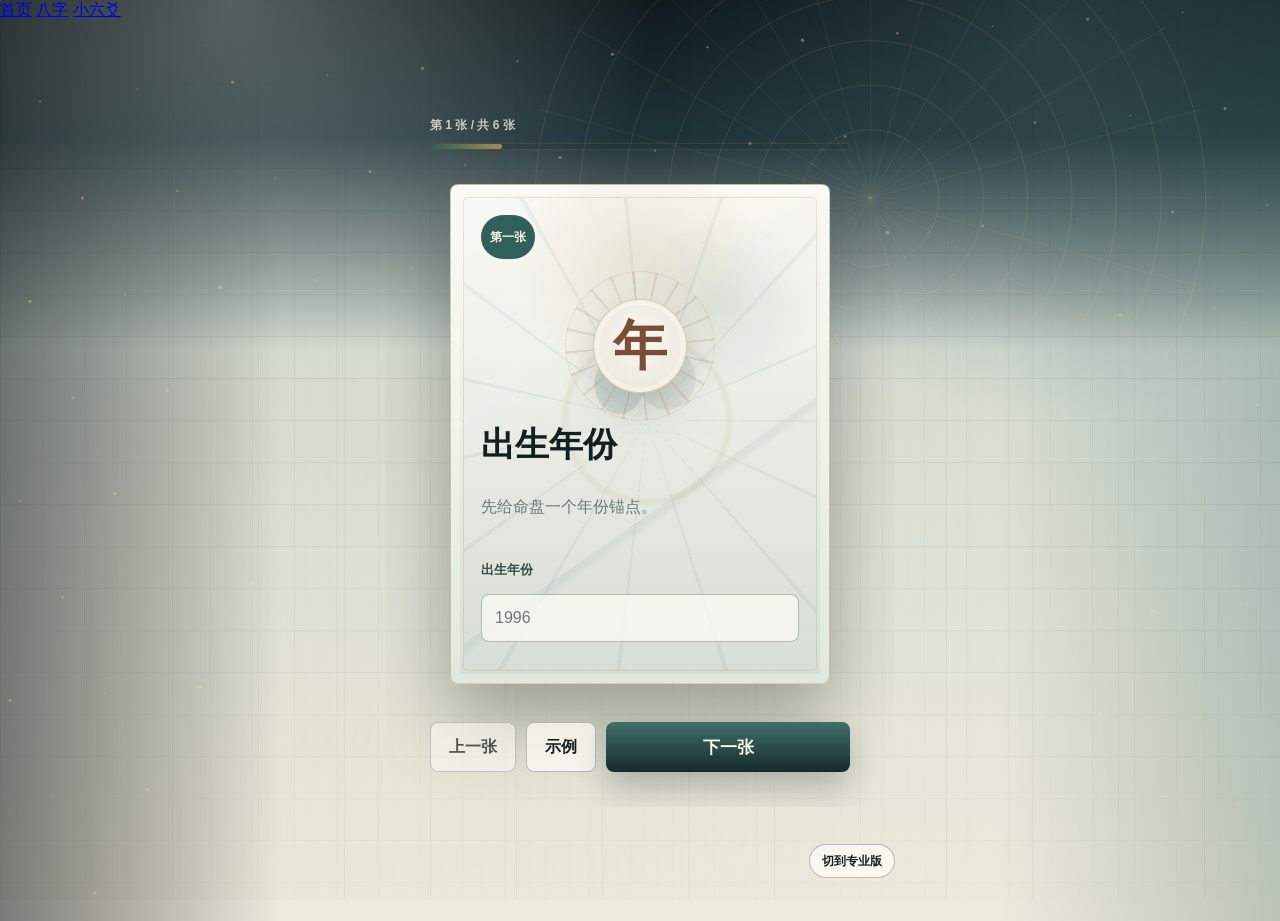
==== bazi/index.html @ 8ec8ec50 "Release MingLi 1.1.0 immersive liuyao" ====
<!DOCTYPE html>
<html lang="zh-CN">
<head>
  <meta charset="UTF-8">
  <meta name="viewport" content="width=device-width, initial-scale=1.0">
  <title>MingLi 命理卡牌</title>
  <link rel="stylesheet" href="../styles.css">
</head>
<body class="stage-input">
  <canvas id="starCanvas" aria-hidden="true"></canvas>
  <nav class="product-nav" aria-label="MingLi 功能导航">
    <a href="../index.html">首页</a>
    <a class="is-active" href="./index.html">八字</a>
    <a href="../liuyao/index.html">小六爻</a>
  </nav>
  <main class="page">
    <section class="hero" aria-label="MingLi 命理卡牌">
      <div class="hero-copy">
        <span class="seal">命理</span>
        <div>
          <p class="eyebrow">低门槛起盘 · 翻卡填写 · 专业版可选</p>
          <h1>MingLi</h1>
          <p class="hero-text">默认只填年月日、出生时段和称呼；专业版追加城市、经度、真太阳时和流派校准，流程动画保持一致。</p>
        </div>
      </div>
      <div class="tarot-stage" id="tarotStage" aria-hidden="true">
        <div class="tarot-card card-a">
          <span class="card-face">生</span>
          <span class="card-back">✦</span>
        </div>
        <div class="tarot-card card-b">
          <span class="card-face">辰</span>
          <span class="card-back">✦</span>
        </div>
        <div class="tarot-card card-c">
          <span class="card-face">命</span>
          <span class="card-back">✦</span>
        </div>
      </div>
    </section>

    <section class="workbench" aria-label="八字精算工作台">
      <form class="panel form-panel" id="birthForm" novalidate aria-label="生辰卡牌填写">
        <div class="panel-title">
          <div>
            <p class="eyebrow" id="modeEyebrow">普通用户模式</p>
            <h2 id="questionTitle">先填你记得的</h2>
          </div>
          <span class="badge">本地计算</span>
        </div>

        <button class="pro-toggle" type="button" id="modeToggle" aria-pressed="false">切到专业版</button>

        <input id="useExactTime" type="checkbox" hidden>
        <input id="showTermDetails" type="checkbox" hidden>
        <details class="advanced-box" id="advancedBox" hidden></details>

        <div class="card-progress" aria-live="polite">
          <span id="cardProgressText">第 1 张 / 共 5 张</span>
          <div class="progress-track" aria-hidden="true"><span id="cardProgressBar"></span></div>
        </div>

        <div class="question-deck" id="questionDeck">
          <article class="question-card" data-field="year">
            <span class="card-mark" aria-hidden="true"></span>
            <span class="step-kicker">第一张</span>
            <h3>出生年份</h3>
            <p>先给命盘一个年份锚点。</p>
            <label class="field">
              <span>出生年份</span>
              <input id="birthYear" name="year" type="number" inputmode="numeric" min="1900" max="2100" placeholder="1996" required>
            </label>
          </article>

          <article class="question-card" data-field="month">
            <span class="card-mark" aria-hidden="true"></span>
            <span class="step-kicker">第二张</span>
            <h3>出生月份</h3>
            <p>月份会影响节令与月柱。</p>
            <label class="field">
              <span>出生月份</span>
              <select id="birthMonth" name="month" required>
                <option value="">选择月份</option>
              </select>
            </label>
          </article>

          <article class="question-card" data-field="day">
            <span class="card-mark" aria-hidden="true"></span>
            <span class="step-kicker">第三张</span>
            <h3>出生日期</h3>
            <p>日期用于推日柱和日主。</p>
            <label class="field">
              <span>出生日期</span>
              <input id="birthDay" name="day" type="number" inputmode="numeric" min="1" max="31" placeholder="18" required>
            </label>
          </article>

          <article class="question-card" data-field="period">
            <span class="card-mark" aria-hidden="true"></span>
            <span class="step-kicker">第四张</span>
            <h3>大概出生时段</h3>
            <p>不知道具体时间也可以继续，时柱会标出可信度。</p>
            <label class="field">
              <span>大概出生时段</span>
              <select id="birthPeriod" name="period">
                <option value="unknown">不确定，只按年月日先看</option>
              </select>
            </label>
          </article>

          <article class="question-card" data-field="name">
            <span class="card-mark" aria-hidden="true"></span>
            <span class="step-kicker">第五张</span>
            <h3>称呼</h3>
            <p>只用于结果页标题，不会离开本地页面。</p>
            <label class="field">
              <span>称呼</span>
              <input id="displayName" name="displayName" type="text" maxlength="16" placeholder="例如：来客" required>
            </label>
          </article>

          <article class="question-card" data-field="concern">
            <span class="card-mark" aria-hidden="true"></span>
            <span class="step-kicker">第六张</span>
            <h3>这次想问</h3>
            <p>先看你最在意的部分，其他签也会完整保留。</p>
            <label class="field">
              <span>本次重点</span>
              <select id="mainConcern" name="concern">
                <option value="overview">先看整体</option>
                <option value="future">未来运势</option>
                <option value="wealth">财富事业</option>
                <option value="relationship">姻缘关系</option>
                <option value="remedy">怎么改运</option>
                <option value="oracle">抽一段签文</option>
              </select>
            </label>
          </article>

          <article class="question-card" data-field="hour">
            <span class="card-mark" aria-hidden="true"></span>
            <span class="step-kicker">专业校准</span>
            <h3>具体小时</h3>
            <p>专业版会用具体小时分钟替代宽泛时段。</p>
            <label class="field">
              <span>具体小时</span>
              <select id="birthHour" name="hour">
                <option value="">选择小时</option>
              </select>
            </label>
          </article>

          <article class="question-card" data-field="minute">
            <span class="card-mark" aria-hidden="true"></span>
            <span class="step-kicker">专业校准</span>
            <h3>具体分钟</h3>
            <p>分钟会参与真太阳时与换日判断。</p>
            <label class="field">
              <span>具体分钟</span>
              <input id="birthMinute" name="minute" type="number" inputmode="numeric" min="0" max="59" placeholder="00">
            </label>
          </article>

          <article class="question-card" data-field="city">
            <span class="card-mark" aria-hidden="true"></span>
            <span class="step-kicker">专业校准</span>
            <h3>出生城市</h3>
            <p>选择城市会自动带出经度和时区。</p>
            <label class="field">
              <span>出生地</span>
              <select id="cityPreset" name="cityPreset">
                <option value="custom">自定义经度</option>
              </select>
            </label>
          </article>

          <article class="question-card" data-field="longitude">
            <span class="card-mark" aria-hidden="true"></span>
            <span class="step-kicker">专业校准</span>
            <h3>出生地经度</h3>
            <p>用于位置校准，城市不在列表时可手动改。</p>
            <label class="field">
              <span>经度</span>
              <input id="longitude" name="longitude" type="number" inputmode="decimal" min="-180" max="180" step="0.0001" placeholder="116.4074">
            </label>
          </article>

          <article class="question-card" data-field="timezone">
            <span class="card-mark" aria-hidden="true"></span>
            <span class="step-kicker">专业校准</span>
            <h3>出生地时区</h3>
            <p>默认按中国标准时间，也可切换海外时区。</p>
            <label class="field">
              <span>时区</span>
              <select id="timeZone" name="timeZone">
                <option value="8">UTC+8 中国标准时间</option>
                <option value="7">UTC+7</option>
                <option value="9">UTC+9</option>
                <option value="0">UTC+0</option>
                <option value="-4">UTC-4</option>
                <option value="-5">UTC-5</option>
                <option value="-7">UTC-7</option>
                <option value="-8">UTC-8</option>
              </select>
            </label>
          </article>

          <article class="question-card" data-field="useTrueSolarTime">
            <span class="card-mark" aria-hidden="true"></span>
            <span class="step-kicker">专业校准</span>
            <h3>真太阳时</h3>
            <p>开启后会把经度修正和时差方程纳入排盘。</p>
            <label class="field">
              <span>位置校准</span>
              <select id="useTrueSolarTime">
                <option value="false">不校正出生地经度</option>
                <option value="true">按经度校正真太阳时</option>
              </select>
            </label>
          </article>

          <article class="question-card" data-field="yearBoundary">
            <span class="card-mark" aria-hidden="true"></span>
            <span class="step-kicker">专业校准</span>
            <h3>年柱流派</h3>
            <p>不同流派对年柱分界会有不同口径。</p>
            <label class="field">
              <span>年份分界</span>
              <select id="yearBoundary">
                <option value="lichun">默认：立春后算新年</option>
                <option value="dongzhi">冬至后算新年</option>
                <option value="calendar">按公历年份</option>
              </select>
            </label>
          </article>

          <article class="question-card" data-field="dayBoundary">
            <span class="card-mark" aria-hidden="true"></span>
            <span class="step-kicker">专业校准</span>
            <h3>日柱换日</h3>
            <p>选择子初或正子换日口径。</p>
            <label class="field">
              <span>日期分界</span>
              <select id="dayBoundary">
                <option value="zi">默认：23点后算次日</option>
                <option value="midnight">0点后算次日</option>
              </select>
            </label>
          </article>
        </div>

        <div class="actions">
          <button class="btn secondary prev-card" type="button" id="prevCard">上一张</button>
          <button class="btn secondary" type="button" id="sampleButton">示例</button>
          <button class="btn primary" type="submit">下一张</button>
        </div>

        <p class="form-note">普通版默认按中国标准时间和常用排盘规则计算；专业版会显示真太阳时、节令边界和流派差异。</p>
        <p class="error" id="formError" role="alert"></p>
      </form>

      <div class="reading-column">
        <section class="panel chart-panel" aria-label="命盘">
          <div class="chart-head">
            <div>
              <p class="eyebrow">命盘待摇</p>
              <h2 id="plateTitle">等待起盘</h2>
              <p id="plateSubtitle">填完卡牌后，命脉图会先旋起，再展开一页页结果卡。</p>
            </div>
            <span class="badge badge-red" id="zodiacBadge">未计算</span>
          </div>

          <div class="cast-steps" id="castSteps" aria-live="polite">
            <span class="cast-step active">收盘</span>
            <span class="cast-step">定时</span>
            <span class="cast-step">排柱</span>
            <span class="cast-step">五行</span>
            <span class="cast-step">大纲</span>
          </div>

          <div class="chart-body">
            <div class="astrolabe" aria-hidden="true">
              <div class="plate-spin-layer"></div>
              <div class="compass-line vertical"></div>
              <div class="compass-line horizontal"></div>
              <div class="plate-center">
                <strong id="centerStem">--</strong>
                <span>日主</span>
              </div>
              <div class="ring-item year"><b id="yearRing">--</b><span>年</span></div>
              <div class="ring-item month"><b id="monthRing">--</b><span>月</span></div>
              <div class="ring-item day"><b id="dayRing">--</b><span>日</span></div>
              <div class="ring-item hour"><b id="hourRing">--</b><span>时</span></div>
            </div>

            <div class="quick-facts popup-stack" id="quickFacts">
              <div class="fact">
                <span class="fact-key">校时</span>
                <span class="fact-value">等待出生地</span>
              </div>
              <div class="fact">
                <span class="fact-key">节令</span>
                <span class="fact-value">等待推算</span>
              </div>
              <div class="fact">
                <span class="fact-key">日主</span>
                <span class="fact-value">尚未生成</span>
              </div>
            </div>
          </div>
        </section>

        <section class="panel result-panel" id="resultPanel" aria-live="polite">
          <div class="empty-state">
            <p class="eyebrow">静候生辰</p>
            <h2>命盘未开，先填出生年月日时。</h2>
            <p>起盘后会给出四柱、节气边界、真太阳时校正、五行权重、日主旺衰和签文式建议。</p>
          </div>
        </section>
      </div>
    </section>
  </main>

  <script src="../app.js"></script>
  <script src="../route.js"></script>
</body>
</html>
---- styles.css ----
:root {
  --void: #081113;
  --ink: #17201f;
  --ink-soft: #3a4846;
  --muted: #6d7a76;
  --paper: #eeeadf;
  --paper-light: #fbfaf4;
  --paper-deep: #cbd2c8;
  --gold: #a98e55;
  --gold-deep: #6f603f;
  --cinnabar: #8f3f32;
  --jade: #315f59;
  --blue: #315769;
  --line: rgba(23, 32, 31, 0.14);
  --line-strong: rgba(23, 32, 31, 0.28);
  --shadow: 0 28px 80px rgba(8, 17, 19, 0.24);
  --radius: 8px;
  --fast: 170ms ease;
  --deal: cubic-bezier(0.16, 1, 0.3, 1);
}

* {
  box-sizing: border-box;
}

html {
  min-height: 100%;
  color-scheme: light;
}

body {
  min-height: 100vh;
  margin: 0;
  font-family: "Microsoft YaHei", "PingFang SC", "Noto Sans SC", Arial, sans-serif;
  color: var(--ink);
  background:
    radial-gradient(circle at 18% 0, rgba(225, 232, 224, 0.34), transparent 30%),
    radial-gradient(circle at 82% 4%, rgba(73, 101, 102, 0.42), transparent 28%),
    linear-gradient(90deg, rgba(6, 14, 16, 0.5), transparent 22%, transparent 78%, rgba(42, 86, 80, 0.26)),
    linear-gradient(180deg, #0f1a1d 0, #20333a 15%, #d5dcd3 38%, #eeeade 100%);
  overflow-x: hidden;
}

body::before,
body::after {
  position: fixed;
  inset: 0;
  z-index: -3;
  pointer-events: none;
  content: "";
}

body::before {
  background-image:
    linear-gradient(rgba(22, 34, 35, 0.07) 1px, transparent 1px),
    linear-gradient(90deg, rgba(22, 34, 35, 0.05) 1px, transparent 1px);
  background-size: 42px 42px;
  mask-image: linear-gradient(to bottom, transparent 0, rgba(0, 0, 0, 0.86) 24%, rgba(0, 0, 0, 0.24) 100%);
}

body::after {
  z-index: -2;
  background:
    repeating-linear-gradient(90deg, rgba(32, 46, 45, 0.035) 0 1px, transparent 1px 86px),
    linear-gradient(90deg, rgba(247, 247, 239, 0.4), rgba(255, 255, 255, 0));
  mix-blend-mode: multiply;
}

#starCanvas {
  position: fixed;
  inset: 0;
  z-index: -1;
  width: 100%;
  height: 100%;
  opacity: 0.72;
  pointer-events: none;
}

button,
input,
select {
  font: inherit;
}

button {
  border: 0;
  cursor: pointer;
}

.page {
  width: min(1240px, calc(100% - 36px));
  min-height: 100vh;
  margin: 0 auto;
  padding: 24px 0 42px;
}

.hero {
  min-height: 128px;
  display: grid;
  grid-template-columns: 1fr;
  gap: 18px;
  align-items: center;
  color: #f4f1e8;
}

.hero-copy {
  display: flex;
  align-items: center;
  gap: 18px;
  min-width: 0;
}

.seal {
  display: grid;
  width: 78px;
  height: 78px;
  flex: 0 0 auto;
  place-items: center;
  color: #f7f2e6;
  background:
    linear-gradient(145deg, rgba(255, 255, 255, 0.12), transparent),
    var(--cinnabar);
  border: 2px solid rgba(232, 218, 178, 0.62);
  border-radius: 50%;
  box-shadow: 0 16px 38px rgba(0, 0, 0, 0.26), inset 0 0 0 6px rgba(255, 245, 216, 0.08);
  font-family: Georgia, "Times New Roman", serif;
  font-size: 22px;
  letter-spacing: 0;
  writing-mode: vertical-rl;
}

.eyebrow {
  margin: 0 0 8px;
  color: var(--gold);
  font-size: 12px;
  font-weight: 800;
  letter-spacing: 0;
}

.hero h1 {
  max-width: 760px;
  margin: 0;
  color: #f7f2e6;
  font-family: Georgia, "Microsoft YaHei", serif;
  font-size: clamp(34px, 5vw, 60px);
  line-height: 1;
  letter-spacing: 0;
  text-shadow: 0 12px 36px rgba(0, 0, 0, 0.38);
}

.hero-text {
  max-width: 650px;
  margin: 18px 0 0;
  color: rgba(239, 240, 230, 0.82);
  font-size: 16px;
  line-height: 1.8;
}

.tarot-stage {
  display: none;
  position: relative;
  min-height: 250px;
  isolation: isolate;
  place-items: center;
  perspective: 1200px;
}

.tarot-stage::before {
  position: absolute;
  width: 250px;
  height: 250px;
  border: 1px solid rgba(232, 218, 178, 0.18);
  border-radius: 50%;
  background:
    radial-gradient(circle, rgba(232, 218, 178, 0.16), transparent 62%),
    repeating-conic-gradient(rgba(232, 218, 178, 0.2) 0 1deg, transparent 1deg 30deg);
  content: "";
  filter: drop-shadow(0 22px 48px rgba(0, 0, 0, 0.28));
}

.tarot-stage::after {
  position: absolute;
  z-index: -1;
  width: 260px;
  height: 76px;
  border-radius: 50%;
  background: radial-gradient(ellipse, rgba(12, 8, 5, 0.42), transparent 68%);
  content: "";
  transform: translateY(104px);
}

.tarot-card {
  position: absolute;
  --card-delay: 0ms;
  display: grid;
  width: 112px;
  height: 168px;
  place-items: center;
  color: #f4f1e8;
  transform-style: preserve-3d;
  transition: transform 920ms var(--deal), filter 260ms ease, opacity 260ms ease;
  transition-delay: var(--card-delay);
  will-change: transform, filter;
}

.tarot-card::before,
.tarot-card::after {
  position: absolute;
  inset: 0;
  border-radius: 8px;
  backface-visibility: hidden;
  content: "";
  transition: transform 920ms var(--deal);
  transition-delay: var(--card-delay);
}

.tarot-card::before {
  background:
    linear-gradient(145deg, rgba(255, 255, 255, 0.16), transparent 34%),
    radial-gradient(circle at center, transparent 0 28%, rgba(232, 218, 178, 0.2) 29% 31%, transparent 32%),
    repeating-linear-gradient(45deg, rgba(232, 218, 178, 0.12) 0 1px, transparent 1px 10px),
    #11191a;
  border: 1px solid rgba(232, 218, 178, 0.45);
  box-shadow: 0 26px 48px rgba(0, 0, 0, 0.32), inset 0 0 0 8px rgba(232, 218, 178, 0.06);
}

.tarot-card::after {
  background:
    linear-gradient(180deg, rgba(251, 250, 244, 0.98), rgba(204, 213, 203, 0.96)),
    var(--paper);
  border: 1px solid rgba(232, 218, 178, 0.72);
  transform: rotateY(180deg);
  box-shadow: 0 26px 48px rgba(0, 0, 0, 0.26);
}

.card-back,
.card-face {
  position: relative;
  z-index: 2;
  display: grid;
  place-items: center;
  width: 72px;
  height: 72px;
  font-family: Georgia, "Microsoft YaHei", serif;
  font-size: 44px;
  font-weight: 900;
  backface-visibility: hidden;
}

.card-back {
  color: rgba(232, 218, 178, 0.86);
  transform: rotateY(0deg);
  transition: transform 920ms var(--deal);
  transition-delay: var(--card-delay);
}

.card-face {
  position: absolute;
  color: #142020;
  font-size: 36px;
  line-height: 0.92;
  text-shadow: 0 1px 0 rgba(251, 250, 244, 0.72);
  transform: rotateY(180deg);
  transition: transform 920ms var(--deal);
  transition-delay: var(--card-delay);
  text-orientation: upright;
  writing-mode: vertical-rl;
}

.card-a {
  transform: translateX(-92px) rotateZ(-12deg);
}

.card-b {
  transform: translateY(-18px) rotateZ(3deg);
}

.card-c {
  transform: translateX(92px) rotateZ(13deg);
}

body.is-shuffling .tarot-card {
  filter: brightness(1.05);
  transition-duration: 240ms;
}

body.is-shuffling .tarot-card::before,
body.is-shuffling .tarot-card::after,
body.is-shuffling .card-back,
body.is-shuffling .card-face {
  transition-duration: 180ms;
}

body.is-shuffling .card-a {
  transform: translateX(-74px) translateY(16px) rotateZ(-8deg);
}

body.is-shuffling .card-b {
  transform: translateY(2px) rotateZ(0deg);
}

body.is-shuffling .card-c {
  transform: translateX(74px) translateY(16px) rotateZ(8deg);
}

body.is-reading .card-a,
body.has-reading .card-a {
  transform: translateX(-116px) translateY(10px) translateZ(34px) rotateZ(-18deg);
}

body.is-reading .card-b,
body.has-reading .card-b {
  transform: translateY(-46px) translateZ(52px) rotateZ(0deg);
}

body.is-reading .card-c,
body.has-reading .card-c {
  transform: translateX(116px) translateY(10px) translateZ(34px) rotateZ(18deg);
}

body.is-reading .card-a {
  --card-delay: 80ms;
  transition-delay: 80ms;
}

body.is-reading .card-b {
  --card-delay: 260ms;
  transition-delay: 260ms;
}

body.is-reading .card-c {
  --card-delay: 440ms;
  transition-delay: 440ms;
}

body.is-reading .tarot-card::before,
body.has-reading .tarot-card::before,
body.is-reading .card-back,
body.has-reading .card-back {
  transform: rotateY(180deg);
}

body.is-reading .tarot-card::after,
body.has-reading .tarot-card::after,
body.is-reading .card-face,
body.has-reading .card-face {
  transform: rotateY(360deg);
}

body.is-reading .tarot-card,
body.has-reading .tarot-card {
  filter: drop-shadow(0 28px 46px rgba(8, 17, 19, 0.34)) brightness(1.04);
}

body.has-reading .tarot-card {
  --card-delay: 0ms;
  transition-delay: 0ms;
}

body.is-reading .tarot-stage::before {
  animation: pulseWheel 900ms ease-in-out infinite alternate;
}

body:not(.is-reading) .tarot-stage::before {
  animation: wheelDrift 16s linear infinite;
}

@keyframes pulseWheel {
  from {
    transform: scale(0.96) rotate(0deg);
    opacity: 0.72;
  }
  to {
    transform: scale(1.04) rotate(10deg);
    opacity: 1;
  }
}

@keyframes wheelDrift {
  from {
    transform: rotate(0deg);
  }
  to {
    transform: rotate(360deg);
  }
}

.workbench {
  display: grid;
  grid-template-columns: minmax(360px, 0.9fr) minmax(0, 1.1fr);
  gap: 22px;
  align-items: start;
}

body.stage-input .hero,
body.stage-casting .hero,
body.stage-result .hero {
  display: none;
}

body.stage-input .workbench,
body.stage-casting .workbench,
body.stage-result .workbench {
  min-height: calc(100vh - 66px);
  display: grid;
  grid-template-columns: 1fr;
  align-items: center;
  justify-items: center;
}

body.stage-input .reading-column,
body.stage-input .chart-panel,
body.stage-input .result-panel,
body.stage-casting .form-panel,
body.stage-casting .result-panel,
body.stage-result .form-panel,
body.stage-result .chart-panel {
  display: none;
}

body.stage-casting .reading-column,
body.stage-result .reading-column {
  width: min(1040px, 100%);
}

body.stage-casting .chart-panel,
body.stage-result .result-panel {
  margin: 0 auto;
}

.panel {
  position: relative;
  background:
    linear-gradient(180deg, rgba(251, 250, 244, 0.96), rgba(224, 229, 221, 0.9)),
    var(--paper);
  border: 1px solid rgba(23, 32, 31, 0.18);
  border-radius: var(--radius);
  box-shadow: var(--shadow);
}

.panel::before {
  position: absolute;
  inset: 9px;
  pointer-events: none;
  border: 1px solid rgba(169, 142, 85, 0.2);
  border-radius: 5px;
  content: "";
}

.form-panel {
  width: min(510px, 100%);
  position: relative;
  top: auto;
  overflow: hidden;
  padding: 0;
  background: transparent;
  border: 0;
  box-shadow: none;
}

.form-panel > * {
  position: relative;
  z-index: 1;
}

.form-panel::before {
  content: none;
}

body.stage-input .panel-title {
  display: none;
}

.card-progress {
  display: grid;
  gap: 9px;
  width: min(420px, calc(100% - 42px));
  margin: 0 auto 14px;
  color: rgba(239, 240, 230, 0.78);
  font-size: 12px;
  font-weight: 900;
}

.progress-track {
  height: 7px;
  overflow: hidden;
  background: rgba(23, 32, 31, 0.1);
  border: 1px solid rgba(169, 142, 85, 0.14);
  border-radius: 999px;
}

.progress-track span {
  display: block;
  width: 0%;
  height: 100%;
  background: linear-gradient(90deg, var(--jade), var(--gold));
  border-radius: inherit;
  transition: width 360ms var(--deal);
}

.question-deck {
  position: relative;
  display: grid;
  min-height: 540px;
  place-items: center;
  perspective: 1600px;
  perspective-origin: center 44%;
}

.question-card {
  position: absolute;
  inset: auto;
  display: grid;
  grid-template-rows: auto 142px auto auto auto;
  align-content: stretch;
  gap: 12px;
  width: min(380px, 84vw);
  min-height: 500px;
  --tilt-x: 0deg;
  --tilt-y: 0deg;
  --card-glyph: "命";
  --card-ink: #315f59;
  --card-wash: rgba(49, 95, 89, 0.13);
  --card-seal: #8f3f32;
  padding: 30px 30px 32px;
  overflow: hidden;
  background:
    radial-gradient(circle at 50% 16%, rgba(169, 142, 85, 0.16), transparent 26%),
    linear-gradient(145deg, rgba(255, 255, 255, 0.24), transparent 42%),
    linear-gradient(180deg, rgba(251, 250, 244, 0.98), rgba(213, 221, 212, 0.96));
  border: 1px solid rgba(169, 142, 85, 0.42);
  border-radius: var(--radius);
  box-shadow: 0 34px 78px rgba(8, 17, 19, 0.34), inset 0 0 0 9px rgba(251, 250, 244, 0.32);
  opacity: 0;
  pointer-events: none;
  transform: translateY(28px) rotateY(180deg) rotateZ(4deg) scale(0.92);
  transform-origin: center center;
  transform-style: preserve-3d;
  transition: opacity 340ms ease, transform 620ms var(--deal), filter 340ms ease;
}

.question-card[data-field="year"] {
  --card-glyph: "年";
  --card-ink: #7a4d39;
  --card-wash: rgba(143, 63, 50, 0.14);
}

.question-card[data-field="month"] {
  --card-glyph: "月";
  --card-ink: #315769;
  --card-wash: rgba(49, 87, 105, 0.15);
}

.question-card[data-field="day"] {
  --card-glyph: "日";
  --card-ink: #9a753d;
  --card-wash: rgba(169, 142, 85, 0.16);
}

.question-card[data-field="period"],
.question-card[data-field="hour"] {
  --card-glyph: "时";
  --card-ink: #315f59;
  --card-wash: rgba(49, 95, 89, 0.15);
}

.question-card[data-field="name"] {
  --card-glyph: "名";
  --card-ink: #8f3f32;
  --card-wash: rgba(143, 63, 50, 0.12);
}

.question-card[data-field="concern"] {
  --card-glyph: "问";
  --card-ink: #6d5630;
  --card-wash: rgba(169, 142, 85, 0.16);
}

.question-card[data-field="minute"] {
  --card-glyph: "刻";
}

.question-card[data-field="city"] {
  --card-glyph: "城";
}

.question-card[data-field="longitude"] {
  --card-glyph: "经";
}

.question-card[data-field="timezone"] {
  --card-glyph: "区";
}

.question-card[data-field="useTrueSolarTime"] {
  --card-glyph: "阳";
}

.question-card[data-field="yearBoundary"] {
  --card-glyph: "界";
}

.question-card[data-field="dayBoundary"] {
  --card-glyph: "更";
}

.question-card[hidden] {
  display: none;
}

.question-card::before {
  position: absolute;
  inset: 12px;
  z-index: 0;
  pointer-events: none;
  border: 1px solid rgba(169, 142, 85, 0.25);
  border-radius: 5px;
  background:
    radial-gradient(circle at 74% 22%, rgba(49, 95, 89, 0.12), transparent 20%),
    radial-gradient(circle at 52% 47%, transparent 0 25%, rgba(169, 142, 85, 0.11) 26% 27%, transparent 28%),
    repeating-conic-gradient(from 18deg at 52% 47%, rgba(49, 95, 89, 0.08) 0 1deg, transparent 1deg 24deg),
    linear-gradient(145deg, transparent 0 62%, rgba(49, 95, 89, 0.08) 62% 63%, transparent 64%);
  opacity: 0.78;
  content: "";
}

.question-card::after {
  position: absolute;
  inset: 0;
  z-index: 1;
  display: grid;
  place-items: center;
  color: rgba(232, 218, 178, 0.88);
  background:
    radial-gradient(circle at 50% 31%, transparent 0 20%, rgba(232, 218, 178, 0.18) 21% 22%, transparent 23%),
    radial-gradient(circle at 50% 31%, transparent 0 33%, rgba(232, 218, 178, 0.12) 34% 35%, transparent 36%),
    linear-gradient(145deg, transparent 0 54%, rgba(232, 218, 178, 0.18) 54% 55%, transparent 56%),
    linear-gradient(28deg, transparent 0 62%, rgba(232, 218, 178, 0.12) 62% 63%, transparent 64%),
    radial-gradient(ellipse at 24% 78%, rgba(238, 234, 223, 0.14) 0 18%, transparent 19%),
    radial-gradient(ellipse at 55% 82%, rgba(238, 234, 223, 0.16) 0 27%, transparent 28%),
    radial-gradient(ellipse at 84% 79%, rgba(238, 234, 223, 0.12) 0 20%, transparent 21%),
    repeating-linear-gradient(45deg, rgba(232, 218, 178, 0.08) 0 1px, transparent 1px 12px),
    linear-gradient(160deg, #101919, #29443f);
  border-radius: inherit;
  backface-visibility: hidden;
  content: "MingLi\A命理";
  font-family: Georgia, "Microsoft YaHei", serif;
  font-size: 42px;
  font-weight: 900;
  line-height: 1.2;
  text-align: center;
  white-space: pre;
  text-shadow: 0 12px 30px rgba(0, 0, 0, 0.26);
  transform: rotateY(180deg);
}

.question-card > * {
  position: relative;
  z-index: 2;
  backface-visibility: hidden;
}

.card-mark {
  order: 2;
  position: relative;
  display: grid;
  width: 150px;
  aspect-ratio: 1;
  place-items: center;
  justify-self: center;
  color: var(--card-ink);
  filter: drop-shadow(0 20px 24px rgba(8, 17, 19, 0.08));
}

.card-mark::before,
.card-mark::after {
  position: absolute;
  pointer-events: none;
  content: "";
  backface-visibility: hidden;
}

.card-mark::before {
  inset: 28px;
  z-index: 1;
  display: grid;
  place-items: center;
  color: var(--card-ink);
  background:
    radial-gradient(circle at 50% 42%, rgba(251, 250, 244, 0.92), rgba(238, 234, 223, 0.78) 62%, rgba(169, 142, 85, 0.1)),
    var(--paper);
  border: 1px solid rgba(169, 142, 85, 0.32);
  border-radius: 50%;
  box-shadow: inset 0 0 0 5px rgba(251, 250, 244, 0.52), 0 14px 28px rgba(8, 17, 19, 0.1);
  content: var(--card-glyph);
  font-family: Georgia, "Microsoft YaHei", serif;
  font-size: 54px;
  font-weight: 900;
  line-height: 1;
}

.card-mark::after {
  inset: 0;
  border: 1px solid rgba(169, 142, 85, 0.22);
  border-radius: 50%;
  background:
    radial-gradient(circle at 50% 50%, transparent 0 40%, rgba(169, 142, 85, 0.18) 41% 42%, transparent 43%),
    repeating-conic-gradient(from 12deg, var(--card-wash) 0 2deg, transparent 2deg 18deg),
    radial-gradient(ellipse at 36% 76%, rgba(49, 95, 89, 0.16) 0 18%, transparent 19%),
    radial-gradient(ellipse at 68% 72%, rgba(23, 32, 31, 0.08) 0 20%, transparent 21%);
  mask-image: radial-gradient(circle, transparent 0 32%, #000 33% 74%, transparent 75%);
  opacity: 0.88;
}

.question-card.is-active .card-mark::after {
  animation: cardMarkTurn 18s linear infinite;
}

.question-card.is-active {
  opacity: 1;
  pointer-events: auto;
  transform: translateY(0) rotateX(var(--tilt-x)) rotateY(var(--tilt-y)) rotateZ(0) scale(1);
}

.question-card.is-before {
  opacity: 0;
  transform: translateY(40px) rotateY(-70deg) rotateZ(-10deg) scale(0.86);
}

.question-card.is-after {
  opacity: 0;
  transform: translateY(34px) rotateY(180deg) rotateZ(6deg) scale(0.9);
}

.question-card.is-dealing {
  animation: dealCard 520ms var(--deal) both;
}

.question-card.is-flipping-out {
  opacity: 0;
  filter: blur(2px);
  transform: translateY(-38px) rotateY(-180deg) rotateZ(-9deg) scale(0.9);
}

.question-card.shake {
  animation: cardShake 280ms ease;
}

.step-kicker {
  order: 1;
  width: fit-content;
  min-height: 27px;
  display: inline-flex;
  align-items: center;
  padding: 4px 9px;
  color: #f8f5ea;
  background: var(--jade);
  border-radius: 999px;
  font-size: 12px;
  font-weight: 900;
}

.question-card h3 {
  order: 3;
  margin: 0;
  color: #142020;
  font-family: Georgia, "Microsoft YaHei", serif;
  font-size: 34px;
  line-height: 1.15;
}

.question-card p {
  order: 4;
  max-width: 390px;
  margin: 0;
  color: var(--muted);
  line-height: 1.8;
}

.question-card .field {
  order: 5;
  align-self: auto;
  margin-top: 10px;
}

.panel-title,
.chart-head {
  display: flex;
  align-items: flex-start;
  justify-content: space-between;
  gap: 14px;
  margin-bottom: 20px;
}

.panel-title h2,
.chart-head h2 {
  margin: 0;
  color: var(--ink);
  font-size: 26px;
  line-height: 1.2;
}

.badge {
  display: inline-flex;
  align-items: center;
  min-height: 32px;
  padding: 5px 11px;
  color: #f8f5ea;
  background: var(--jade);
  border: 1px solid rgba(232, 218, 178, 0.3);
  border-radius: 999px;
  font-size: 12px;
  font-weight: 800;
  white-space: nowrap;
}

.badge-red {
  background: var(--cinnabar);
}

.field-grid {
  display: grid;
  grid-template-columns: repeat(2, minmax(0, 1fr));
  gap: 14px;
}

.field-grid.compact {
  margin-top: 14px;
}

.field {
  display: grid;
  gap: 7px;
  min-width: 0;
}

.field.full {
  grid-column: 1 / -1;
}

.field span,
.check span {
  color: var(--ink-soft);
  font-size: 13px;
  font-weight: 800;
}

input,
select {
  width: 100%;
  height: 48px;
  color: var(--ink);
  background: rgba(251, 250, 244, 0.78);
  border: 1px solid var(--line-strong);
  border-radius: var(--radius);
  outline: none;
  padding: 0 13px;
  transition: border-color var(--fast), box-shadow var(--fast), background var(--fast);
}

input:focus,
select:focus {
  background: var(--paper-light);
  border-color: rgba(49, 95, 89, 0.72);
  box-shadow: 0 0 0 4px rgba(49, 95, 89, 0.13);
}

.field.is-fed input,
.field.is-fed select {
  border-color: rgba(169, 142, 85, 0.86);
  box-shadow: 0 0 0 4px rgba(169, 142, 85, 0.13);
}

.pro-toggle {
  position: fixed;
  right: max(18px, calc((100vw - 510px) / 2));
  bottom: 22px;
  z-index: 2;
  min-height: 34px;
  padding: 0 12px;
  color: var(--ink);
  background: rgba(251, 250, 244, 0.82);
  border: 1px solid var(--line-strong);
  border-radius: 999px;
  font-size: 12px;
  font-weight: 900;
  transition: background var(--fast), transform var(--fast), border-color var(--fast);
}

.pro-toggle:hover,
.pro-toggle[aria-pressed="true"] {
  color: #f8f5ea;
  background: var(--jade);
  border-color: rgba(232, 218, 178, 0.3);
}

.switch-row {
  display: grid;
  grid-template-columns: repeat(2, minmax(0, 1fr));
  gap: 10px;
  margin-top: 14px;
}

.advanced-box {
  margin-top: 14px;
  padding: 12px;
  background: rgba(251, 250, 244, 0.44);
  border: 1px solid var(--line);
  border-radius: var(--radius);
}

.advanced-box summary {
  color: var(--ink);
  cursor: pointer;
  font-size: 13px;
  font-weight: 900;
  line-height: 1.6;
}

.advanced-box[open] summary {
  margin-bottom: 4px;
}

.check {
  display: flex;
  min-height: 42px;
  align-items: center;
  gap: 9px;
  padding: 9px 11px;
  background: rgba(251, 250, 244, 0.58);
  border: 1px solid var(--line);
  border-radius: var(--radius);
}

.check input {
  width: 18px;
  height: 18px;
  accent-color: var(--cinnabar);
}

.actions {
  display: flex;
  gap: 10px;
  width: min(420px, calc(100% - 42px));
  margin: 18px auto 0;
}

.btn {
  position: relative;
  display: inline-flex;
  min-height: 50px;
  align-items: center;
  justify-content: center;
  padding: 0 18px;
  border-radius: var(--radius);
  overflow: hidden;
  transition: transform var(--fast), box-shadow var(--fast), background var(--fast);
  white-space: nowrap;
}

.btn:disabled {
  cursor: not-allowed;
  opacity: 0.72;
  transform: none;
}

.btn:focus-visible {
  outline: 3px solid rgba(49, 95, 89, 0.25);
  outline-offset: 3px;
}

.btn.primary {
  flex: 1;
  color: #f8f5ea;
  background:
    linear-gradient(180deg, #416f69, #172a2b);
  box-shadow: 0 16px 34px rgba(8, 17, 19, 0.24);
  font-size: 17px;
  font-weight: 900;
}

.btn.secondary {
  color: var(--ink);
  background: rgba(251, 250, 244, 0.78);
  border: 1px solid var(--line-strong);
  font-weight: 800;
}

.btn:not(:disabled):hover {
  transform: translateY(-1px);
}

.btn.primary:not(:disabled):hover {
  box-shadow: 0 20px 38px rgba(8, 17, 19, 0.3);
}

.form-note,
.error {
  margin: 13px 0 0;
  font-size: 12px;
  line-height: 1.75;
}

.form-note {
  display: none;
  color: var(--muted);
  width: min(420px, calc(100% - 42px));
  margin-right: auto;
  margin-left: auto;
  padding-right: 110px;
}

.error {
  min-height: 22px;
  width: min(420px, calc(100% - 42px));
  margin-right: auto;
  margin-left: auto;
  color: var(--cinnabar);
  font-weight: 800;
}

.reading-column {
  min-width: 0;
}

.chart-panel {
  overflow: hidden;
  padding: 28px;
}

.chart-panel::after {
  position: absolute;
  inset: -35% auto -35% -46%;
  width: 34%;
  pointer-events: none;
  background: linear-gradient(90deg, transparent, rgba(237, 236, 222, 0.5), transparent);
  content: "";
  opacity: 0;
  transform: rotate(13deg);
}

body.is-reading .chart-panel::after {
  animation: chartSweep 1180ms var(--deal);
}

.chart-head {
  margin-bottom: 16px;
}

.chart-head p:not(.eyebrow) {
  margin: 7px 0 0;
  color: var(--muted);
  font-size: 13px;
  line-height: 1.7;
}

.cast-steps {
  display: grid;
  grid-template-columns: repeat(5, minmax(0, 1fr));
  gap: 8px;
  margin: 0 0 18px;
}

.cast-step {
  position: relative;
  min-height: 30px;
  display: grid;
  place-items: center;
  color: var(--muted);
  background: rgba(251, 250, 244, 0.52);
  border: 1px solid var(--line);
  border-radius: 999px;
  font-size: 12px;
  font-weight: 900;
  overflow: hidden;
}

.cast-step::after {
  position: absolute;
  inset: 0;
  background: linear-gradient(90deg, transparent, rgba(232, 218, 178, 0.62), transparent);
  content: "";
  opacity: 0;
  transform: translateX(-100%);
}

.cast-step.done,
.cast-step.active {
  color: #f8f5ea;
  background: var(--jade);
  border-color: rgba(232, 218, 178, 0.3);
}

.cast-step.active::after {
  animation: stepSweep 980ms ease-in-out infinite;
  opacity: 1;
}

.chart-body {
  display: grid;
  grid-template-columns: minmax(260px, 340px) minmax(0, 1fr);
  gap: 22px;
  align-items: center;
}

.astrolabe {
  position: relative;
  aspect-ratio: 1;
  min-width: 0;
  overflow: hidden;
  border: 1px solid rgba(23, 32, 31, 0.24);
  border-radius: 50%;
  background: rgba(245, 246, 239, 0.78);
  box-shadow: inset 0 0 0 17px rgba(49, 95, 89, 0.05), 0 20px 42px rgba(8, 17, 19, 0.14);
  transition: transform 860ms var(--deal), box-shadow 860ms var(--deal);
}

.plate-spin-layer {
  position: absolute;
  inset: 0;
  border-radius: 50%;
  pointer-events: none;
}

.plate-spin-layer {
  z-index: 0;
  background:
    repeating-conic-gradient(from -15deg, rgba(49, 95, 89, 0.18) 0deg 1.4deg, transparent 1.4deg 15deg),
    radial-gradient(circle at center, rgba(17, 25, 26, 0.96) 0 18%, rgba(238, 234, 223, 0.94) 18% 19%, transparent 19% 33%, rgba(169, 142, 85, 0.14) 33% 34%, transparent 34% 52%, rgba(49, 87, 105, 0.16) 52% 53%, transparent 53%),
    rgba(245, 246, 239, 0.78);
  animation: plateIdleSpin 18s linear infinite;
}

body.is-reading .astrolabe {
  animation: astrolabeCast 1120ms var(--deal);
}

body.is-shuffling .astrolabe {
  animation: plateLift 1180ms cubic-bezier(0.2, 0.7, 0.2, 1) both;
  box-shadow: inset 0 0 0 17px rgba(232, 218, 178, 0.08), 0 28px 70px rgba(8, 17, 19, 0.26);
}

body.is-shuffling .plate-spin-layer {
  animation-duration: 1.1s;
}

body.is-zoomed .chart-panel {
  box-shadow: 0 34px 96px rgba(8, 17, 19, 0.28);
}

body.is-zoomed .chart-body {
  align-items: start;
}

body.is-zoomed .astrolabe {
  transform: scale(1.1);
}

.data-flight-layer {
  position: absolute;
  inset: 0;
  z-index: 6;
  pointer-events: none;
}

.data-token {
  position: absolute;
  left: 50%;
  top: 50%;
  display: grid;
  min-width: 64px;
  gap: 2px;
  padding: 8px 10px;
  color: #fbfaf4;
  background:
    linear-gradient(145deg, rgba(255, 255, 255, 0.12), transparent),
    rgba(10, 22, 23, 0.9);
  border: 1px solid rgba(232, 218, 178, 0.38);
  border-radius: 8px;
  box-shadow: 0 14px 28px rgba(8, 17, 19, 0.28), 0 0 22px rgba(232, 218, 178, 0.08);
  opacity: 0;
  text-align: center;
  transform: translate(var(--start-x), var(--start-y)) scale(0.92);
  animation: dataTokenFly 1600ms var(--deal) var(--flight-delay, 0ms) both;
}

.data-token b {
  color: var(--gold);
  font-size: 12px;
  line-height: 1;
}

.data-token em {
  max-width: 96px;
  overflow: hidden;
  font-size: 13px;
  font-style: normal;
  font-weight: 900;
  line-height: 1.25;
  text-overflow: ellipsis;
  white-space: nowrap;
}

.astrolabe::before,
.astrolabe::after {
  position: absolute;
  inset: 10%;
  content: "";
  border: 1px solid rgba(23, 32, 31, 0.16);
  border-radius: 50%;
}

.astrolabe::after {
  inset: 27%;
  border-color: rgba(49, 95, 89, 0.24);
}

.compass-line {
  position: absolute;
  inset: 7%;
  pointer-events: none;
}

.compass-line.vertical {
  border-left: 1px solid rgba(169, 142, 85, 0.26);
  left: 50%;
}

.compass-line.horizontal {
  border-top: 1px solid rgba(169, 142, 85, 0.26);
  top: 50%;
}

.plate-center {
  position: absolute;
  inset: 35%;
  z-index: 2;
  display: grid;
  place-items: center;
  color: #f4f1e8;
  background:
    linear-gradient(180deg, rgba(255, 255, 255, 0.08), transparent),
    #131716;
  border: 1px solid rgba(232, 218, 178, 0.3);
  border-radius: 50%;
  box-shadow: 0 16px 30px rgba(8, 17, 19, 0.32);
  text-align: center;
}

.plate-center strong {
  display: block;
  font-size: clamp(34px, 5vw, 50px);
  line-height: 1;
}

.plate-center span {
  display: block;
  margin-top: 5px;
  color: rgba(239, 240, 230, 0.76);
  font-size: 11px;
}

.ring-item {
  position: absolute;
  z-index: 3;
  display: grid;
  width: 66px;
  min-height: 58px;
  place-items: center;
  color: #142020;
  background:
    linear-gradient(180deg, rgba(251, 250, 244, 0.96), rgba(204, 213, 203, 0.92));
  border: 1px solid rgba(23, 32, 31, 0.2);
  border-radius: 6px;
  box-shadow: 0 12px 24px rgba(8, 17, 19, 0.12);
  transform: translate(-50%, -50%);
  text-align: center;
}

.ring-item b {
  font-size: 22px;
  line-height: 1;
}

.ring-item span {
  color: var(--muted);
  font-size: 11px;
}

.ring-item.year {
  left: 50%;
  top: 13%;
}

.ring-item.month {
  left: 87%;
  top: 50%;
}

.ring-item.day {
  left: 50%;
  top: 87%;
}

.ring-item.hour {
  left: 13%;
  top: 50%;
}

body.has-reading .ring-item {
  animation: ringDeal 520ms var(--deal) both;
}

body.has-reading .ring-item.year {
  animation-delay: 80ms;
}

body.has-reading .ring-item.month {
  animation-delay: 160ms;
}

body.has-reading .ring-item.day {
  animation-delay: 240ms;
}

body.has-reading .ring-item.hour {
  animation-delay: 320ms;
}

.ring-item.is-computing {
  animation: ringCompute 720ms var(--deal) var(--compute-delay, 0ms) both;
}

.plate-center.is-computing {
  animation: centerCompute 980ms ease-in-out infinite alternate;
}

.quick-facts {
  display: grid;
  gap: 10px;
  align-content: start;
}

.calc-live-panel {
  position: relative;
  display: grid;
  gap: 13px;
  padding: 16px;
  overflow: hidden;
  color: #fbfaf4;
  background:
    radial-gradient(circle at 86% 12%, rgba(232, 218, 178, 0.16), transparent 28%),
    linear-gradient(145deg, rgba(49, 95, 89, 0.94), rgba(8, 17, 19, 0.95));
  border: 1px solid rgba(232, 218, 178, 0.24);
  border-radius: var(--radius);
  box-shadow: 0 18px 42px rgba(8, 17, 19, 0.18), inset 0 0 0 1px rgba(255, 255, 255, 0.05);
  animation: calcPanelIn 520ms var(--deal) both;
}

.calc-live-panel::before {
  position: absolute;
  inset: 10px;
  pointer-events: none;
  border: 1px solid rgba(232, 218, 178, 0.1);
  border-radius: 6px;
  content: "";
}

.calc-live-panel > * {
  position: relative;
  z-index: 1;
}

.calc-live-head {
  display: flex;
  align-items: center;
  justify-content: space-between;
  gap: 12px;
}

.calc-live-head span {
  color: rgba(232, 218, 178, 0.76);
  font-size: 12px;
  font-weight: 900;
}

.calc-live-head strong {
  color: #fbfaf4;
  font-size: 15px;
}

.calc-progress {
  height: 8px;
  overflow: hidden;
  background: rgba(251, 250, 244, 0.1);
  border: 1px solid rgba(232, 218, 178, 0.14);
  border-radius: 999px;
}

.calc-progress span {
  display: block;
  height: 100%;
  background: linear-gradient(90deg, var(--jade), var(--gold));
  border-radius: inherit;
  transition: width 520ms var(--deal);
}

.calc-log {
  display: grid;
  gap: 8px;
}

.calc-log p {
  display: grid;
  grid-template-columns: 36px minmax(0, 1fr);
  gap: 9px;
  align-items: center;
  margin: 0;
  padding: 8px 10px;
  color: rgba(251, 250, 244, 0.52);
  background: rgba(251, 250, 244, 0.055);
  border: 1px solid rgba(232, 218, 178, 0.1);
  border-radius: 7px;
  font-size: 13px;
  line-height: 1.45;
  transition: color 260ms ease, background 260ms ease, border-color 260ms ease, transform 260ms var(--deal);
}

.calc-log p b {
  display: grid;
  width: 30px;
  height: 30px;
  place-items: center;
  color: rgba(232, 218, 178, 0.68);
  background: rgba(251, 250, 244, 0.08);
  border-radius: 50%;
  font-size: 11px;
}

.calc-log p.active,
.calc-log p.done {
  color: #fbfaf4;
  border-color: rgba(232, 218, 178, 0.22);
  transform: translateX(2px);
}

.calc-log p.active {
  background: rgba(232, 218, 178, 0.13);
}

.calc-log p.done {
  background: rgba(49, 95, 89, 0.34);
}

.element-scan {
  display: grid;
  gap: 7px;
  opacity: 0;
  transform: translateY(8px);
  transition: opacity 360ms ease, transform 360ms var(--deal);
}

.calc-live-panel.show-elements .element-scan {
  opacity: 1;
  transform: translateY(0);
}

.element-scan span {
  display: grid;
  grid-template-columns: 22px minmax(0, 1fr) 38px;
  gap: 8px;
  align-items: center;
  color: rgba(251, 250, 244, 0.78);
  font-size: 12px;
  font-weight: 900;
}

.element-scan i {
  display: block;
  height: 6px;
  overflow: hidden;
  background: rgba(251, 250, 244, 0.12);
  border-radius: 999px;
}

.element-scan i::before {
  display: block;
  width: 0;
  height: 100%;
  background: var(--scan-color);
  border-radius: inherit;
  content: "";
}

.element-scan span.is-active i::before {
  animation: scanFill 780ms var(--deal) var(--scan-delay, 0ms) both;
}

.fact {
  display: grid;
  grid-template-columns: 62px minmax(0, 1fr);
  gap: 12px;
  align-items: start;
  padding: 12px 13px;
  background: rgba(251, 250, 244, 0.62);
  border: 1px solid var(--line);
  border-radius: var(--radius);
}

.popup-stack .fact {
  position: relative;
  overflow: hidden;
  background:
    linear-gradient(180deg, rgba(251, 250, 244, 0.98), rgba(205, 215, 205, 0.94));
  border-color: rgba(49, 95, 89, 0.18);
  box-shadow: 0 14px 28px rgba(8, 17, 19, 0.11);
  transform-origin: left center;
}

.popup-stack .fact::before {
  position: absolute;
  inset: 7px;
  pointer-events: none;
  border: 1px solid rgba(169, 142, 85, 0.16);
  border-radius: 5px;
  content: "";
}

body.has-reading .popup-stack .fact {
  animation: popupCard 620ms var(--deal) both;
}

body.has-reading .popup-stack .fact:nth-child(2) {
  animation-delay: 160ms;
}

body.has-reading .popup-stack .fact:nth-child(3) {
  animation-delay: 320ms;
}

.fact-key {
  color: var(--muted);
  font-size: 12px;
  font-weight: 800;
  line-height: 1.7;
}

.fact-value {
  min-width: 0;
  color: var(--ink);
  font-weight: 900;
  line-height: 1.55;
}

.result-panel {
  margin-top: 22px;
  overflow: hidden;
  padding: clamp(16px, 2.4vw, 26px);
  background:
    radial-gradient(circle at 14% 7%, rgba(169, 142, 85, 0.17), transparent 26%),
    radial-gradient(circle at 86% 0, rgba(49, 95, 89, 0.18), transparent 28%),
    linear-gradient(180deg, rgba(251, 250, 244, 0.98), rgba(218, 225, 216, 0.94));
}

.result-panel::after {
  position: absolute;
  inset: auto -14% -32% 48%;
  width: 520px;
  height: 520px;
  pointer-events: none;
  background:
    repeating-conic-gradient(from 4deg, rgba(169, 142, 85, 0.09) 0 1deg, transparent 1deg 16deg),
    radial-gradient(circle, transparent 0 54%, rgba(49, 95, 89, 0.08) 55% 56%, transparent 57%);
  border-radius: 50%;
  content: "";
  opacity: 0.78;
  transform: rotate(-10deg);
}

.result-deck {
  position: relative;
  display: grid;
  gap: 14px;
  touch-action: pan-y;
}

.result-deck-head {
  position: relative;
  display: flex;
  align-items: flex-start;
  justify-content: space-between;
  gap: 14px;
  padding: 0 2px 2px 15px;
}

.result-deck-head::before {
  position: absolute;
  left: 0;
  top: 3px;
  bottom: 5px;
  width: 4px;
  background: linear-gradient(180deg, var(--cinnabar), var(--gold));
  border-radius: 999px;
  content: "";
}

.result-deck-head h3 {
  margin: 0;
  color: #111c1b;
  font-family: Georgia, "Microsoft YaHei", serif;
  font-size: clamp(22px, 3vw, 31px);
  line-height: 1.25;
}

.result-cover {
  position: relative;
  display: flex;
  min-height: 78px;
  align-items: center;
  gap: 17px;
  overflow: hidden;
  padding: 13px 16px;
  color: #f8f5ea;
  background:
    radial-gradient(circle at 82% 36%, rgba(232, 218, 178, 0.16), transparent 25%),
    repeating-conic-gradient(from 10deg at 86% 40%, rgba(232, 218, 178, 0.08) 0 1deg, transparent 1deg 17deg),
    linear-gradient(135deg, #101c1e, #294a46 58%, #1b2a2b);
  border: 1px solid rgba(169, 142, 85, 0.34);
  border-radius: var(--radius);
  box-shadow: 0 18px 38px rgba(8, 17, 19, 0.18), inset 0 0 0 1px rgba(251, 250, 244, 0.06);
}

.result-cover::after {
  position: absolute;
  inset: 10px;
  pointer-events: none;
  border: 1px solid rgba(232, 218, 178, 0.16);
  border-radius: 5px;
  content: "";
}

.report-seal {
  display: grid;
  width: 52px;
  height: 52px;
  flex: 0 0 auto;
  place-items: center;
  color: #f8f5ea;
  background:
    linear-gradient(145deg, rgba(255, 255, 255, 0.16), transparent),
    var(--cinnabar);
  border: 1px solid rgba(232, 218, 178, 0.46);
  border-radius: 50%;
  box-shadow: 0 14px 28px rgba(0, 0, 0, 0.22);
  font-family: Georgia, "Times New Roman", serif;
  font-size: 18px;
  font-weight: 900;
}

.result-cover p,
.result-cover strong,
.result-cover span {
  display: block;
  margin: 0;
}

.result-cover p {
  color: rgba(232, 218, 178, 0.86);
  font-size: 12px;
  font-weight: 900;
}

.result-cover strong {
  margin-top: 4px;
  font-family: Georgia, "Microsoft YaHei", serif;
  font-size: clamp(19px, 2.6vw, 25px);
  line-height: 1.25;
}

.result-cover span:not(.report-seal) {
  margin-top: 6px;
  color: rgba(239, 240, 230, 0.72);
  font-size: 12px;
  font-weight: 800;
}

.result-page-frame {
  min-height: 310px;
  perspective: 1200px;
  counter-reset: reportPage;
}

.result-card-page.section {
  display: none;
  position: relative;
  min-height: 310px;
  margin-top: 0;
  padding: clamp(22px, 3.2vw, 34px);
  overflow: hidden;
  background:
    linear-gradient(135deg, rgba(255, 255, 255, 0.42), transparent 28%),
    radial-gradient(circle at 76% 18%, rgba(169, 142, 85, 0.11), transparent 24%),
    linear-gradient(180deg, rgba(251, 250, 244, 0.97), rgba(232, 234, 225, 0.93));
  border: 1px solid rgba(23, 32, 31, 0.17);
  border-top: 0;
  border-radius: var(--radius);
  box-shadow: 0 20px 48px rgba(8, 17, 19, 0.14), inset 0 0 0 1px rgba(255, 255, 255, 0.46);
  counter-increment: reportPage;
  transform-origin: center bottom;
}

.result-card-page.section::before,
.result-card-page.section::after {
  position: absolute;
  pointer-events: none;
  content: "";
}

.result-card-page.section::before {
  inset: 12px;
  border: 1px solid rgba(169, 142, 85, 0.18);
  border-radius: 5px;
}

.result-card-page.section::after {
  right: -88px;
  bottom: -128px;
  width: 320px;
  height: 320px;
  background:
    radial-gradient(circle, rgba(169, 142, 85, 0.13), transparent 43%),
    repeating-conic-gradient(from 12deg, rgba(49, 95, 89, 0.08) 0 1deg, transparent 1deg 18deg);
  border-radius: 50%;
  opacity: 0.82;
}

.result-card-page.section > * {
  position: relative;
  z-index: 1;
}

.result-card-page.section h3 {
  display: flex;
  align-items: center;
  gap: 12px;
  margin: 0 0 18px;
  color: #111c1b;
  font-family: Georgia, "Microsoft YaHei", serif;
  font-size: clamp(22px, 3vw, 30px);
  line-height: 1.25;
}

.result-card-page.section h3::before {
  display: inline-grid;
  width: 42px;
  height: 42px;
  flex: 0 0 auto;
  place-items: center;
  color: #f8f5ea;
  background:
    linear-gradient(145deg, rgba(255, 255, 255, 0.16), transparent),
    var(--cinnabar);
  border: 1px solid rgba(169, 142, 85, 0.38);
  border-radius: 50%;
  box-shadow: 0 12px 24px rgba(143, 63, 50, 0.18);
  content: counter(reportPage, decimal-leading-zero);
  font-family: Georgia, "Times New Roman", serif;
  font-size: 14px;
  font-weight: 900;
}

.result-card-page.section h3::after {
  height: 1px;
  flex: 1 1 auto;
  min-width: 34px;
  background: linear-gradient(90deg, rgba(169, 142, 85, 0.45), transparent);
  content: "";
}

.result-card-page.is-active {
  display: block;
  animation: resultPageDeal 560ms var(--deal) both;
}

.constellation-stage {
  position: relative;
  min-height: 190px;
  overflow: hidden;
  border: 1px solid rgba(169, 142, 85, 0.24);
  border-radius: var(--radius);
  background:
    radial-gradient(circle at 18% 18%, rgba(232, 218, 178, 0.18), transparent 24%),
    radial-gradient(circle at 74% 58%, rgba(49, 95, 89, 0.28), transparent 33%),
    radial-gradient(circle at 52% 44%, rgba(239, 240, 230, 0.07), transparent 42%),
    linear-gradient(180deg, rgba(7, 17, 19, 0.98), rgba(25, 44, 46, 0.94));
  box-shadow: inset 0 0 0 1px rgba(251, 250, 244, 0.06), inset 0 -48px 90px rgba(0, 0, 0, 0.2), 0 24px 54px rgba(8, 17, 19, 0.22);
}

.constellation-stage::before,
.constellation-stage::after {
  position: absolute;
  inset: 0;
  pointer-events: none;
  content: "";
}

.constellation-stage::before {
  background-image:
    radial-gradient(circle, rgba(232, 218, 178, 0.62) 0 1px, transparent 1.5px),
    radial-gradient(circle, rgba(239, 240, 230, 0.32) 0 1px, transparent 1.5px),
    linear-gradient(rgba(232, 218, 178, 0.055) 1px, transparent 1px),
    linear-gradient(90deg, rgba(232, 218, 178, 0.045) 1px, transparent 1px);
  background-position: 11% 26%, 73% 18%;
  background-size: 83px 71px, 127px 94px, 42px 42px, 42px 42px;
  opacity: 0.66;
}

.constellation-stage::after {
  background:
    radial-gradient(circle at 50% 50%, transparent 0 42%, rgba(8, 17, 19, 0.2) 76%),
    repeating-conic-gradient(from 9deg, rgba(232, 218, 178, 0.05) 0 1deg, transparent 1deg 18deg);
  opacity: 0.8;
  mask-image: radial-gradient(circle at 50% 50%, rgba(0, 0, 0, 0.9), transparent 74%);
}

.constellation-lines {
  position: absolute;
  inset: 7% 4%;
  width: 92%;
  height: 86%;
  overflow: visible;
}

.constellation-lines line {
  stroke: rgba(232, 218, 178, 0.46);
  stroke-width: 0.62;
  stroke-linecap: round;
  stroke-dasharray: 52;
  stroke-dashoffset: 52;
  filter: drop-shadow(0 0 7px rgba(232, 218, 178, 0.22));
  animation: starLine 780ms var(--delay) ease forwards;
}

.star-field {
  position: absolute;
  inset: 7% 4%;
  z-index: 1;
}

.result-star {
  position: absolute;
  display: grid;
  width: 22px;
  height: 22px;
  place-items: center;
  padding: 0;
  background: transparent;
  transform: translate(-50%, -50%) scale(0.52);
  opacity: 0.22;
  transition: transform 420ms var(--deal), opacity 420ms ease;
}

.result-star span {
  display: block;
  width: 10px;
  height: 10px;
  background: rgba(239, 240, 230, 0.62);
  border-radius: 50%;
  box-shadow: 0 0 0 0 rgba(232, 218, 178, 0), 0 0 16px rgba(239, 240, 230, 0.24);
}

.result-star b {
  position: absolute;
  left: 22px;
  top: -7px;
  width: max-content;
  max-width: 128px;
  color: rgba(239, 240, 230, 0.78);
  font-size: 12px;
  font-weight: 900;
  line-height: 1.3;
  opacity: 0;
  transform: translateX(-5px);
  transition: opacity 360ms ease, transform 360ms ease;
}

.result-star.is-lit {
  opacity: 1;
  transform: translate(-50%, -50%) scale(1);
}

.result-star.is-lit span {
  background: #f8f5ea;
  box-shadow: 0 0 0 6px rgba(232, 218, 178, 0.08), 0 0 26px rgba(232, 218, 178, 0.88);
  animation: starPulse 1180ms ease-in-out infinite alternate;
}

.result-star.is-lit b {
  opacity: 1;
  transform: translateX(0);
}

.result-star.is-active {
  z-index: 2;
  transform: translate(-50%, -50%) scale(1.25);
}

.result-star.is-active span {
  background: var(--gold);
  box-shadow: 0 0 0 8px rgba(169, 142, 85, 0.12), 0 0 34px rgba(232, 218, 178, 0.9);
}

.result-nav {
  display: grid;
  grid-template-columns: minmax(88px, auto) 1fr minmax(88px, auto);
  gap: 12px;
  align-items: center;
}

.result-dots {
  display: flex;
  flex-wrap: wrap;
  justify-content: center;
  gap: 7px;
}

.result-dot {
  width: 9px;
  height: 9px;
  padding: 0;
  background: rgba(23, 32, 31, 0.22);
  border-radius: 50%;
  transition: transform var(--fast), background var(--fast);
}

.result-dot.is-active {
  background: var(--cinnabar);
  transform: scale(1.35);
}

.result-panel.reveal {
  animation: resultReveal 680ms cubic-bezier(0.2, 0.8, 0.2, 1);
}

.result-panel.reveal .section {
  animation: sectionDeal 520ms var(--deal) both;
}

.result-panel.reveal .section:nth-child(2) {
  animation-delay: 70ms;
}

.result-panel.reveal .section:nth-child(3) {
  animation-delay: 140ms;
}

.result-panel.reveal .section:nth-child(4) {
  animation-delay: 210ms;
}

.result-panel.reveal .section:nth-child(5) {
  animation-delay: 280ms;
}

.result-panel.reveal .section:nth-child(6) {
  animation-delay: 350ms;
}

.result-panel.reveal .pillar,
.result-panel.reveal .calc-card,
.result-panel.reveal .insight,
.result-panel.reveal .oracle-card {
  animation: dealtCard 560ms var(--deal) both;
}

.result-panel.reveal .pillar:nth-child(2),
.result-panel.reveal .calc-card:nth-child(2),
.result-panel.reveal .insight:nth-child(2) {
  animation-delay: 90ms;
}

.result-panel.reveal .pillar:nth-child(3),
.result-panel.reveal .insight:nth-child(3) {
  animation-delay: 180ms;
}

.result-panel.reveal .pillar:nth-child(4) {
  animation-delay: 270ms;
}

.result-panel.reveal .bar span {
  animation: barGrow 620ms 260ms var(--deal) both;
  transform-origin: left center;
}

@keyframes resultReveal {
  from {
    opacity: 0;
    transform: translateY(18px) scale(0.985);
    filter: blur(8px);
  }
  to {
    opacity: 1;
    transform: translateY(0) scale(1);
    filter: blur(0);
  }
}

@keyframes chartSweep {
  0% {
    opacity: 0;
    transform: translateX(0) rotate(13deg);
  }
  18% {
    opacity: 1;
  }
  100% {
    opacity: 0;
    transform: translateX(420%) rotate(13deg);
  }
}

@keyframes astrolabeCast {
  0% {
    opacity: 0.72;
    transform: scale(0.96) rotate(-8deg);
  }
  55% {
    opacity: 1;
    transform: scale(1.025) rotate(5deg);
  }
  100% {
    opacity: 1;
    transform: scale(1) rotate(0deg);
  }
}

@keyframes plateIdleSpin {
  from {
    transform: rotate(0deg);
  }
  to {
    transform: rotate(360deg);
  }
}

@keyframes plateLift {
  0% {
    transform: scale(1);
    filter: brightness(1);
  }
  30% {
    transform: scale(1.04) rotateX(0deg);
    filter: brightness(1.06);
  }
  68% {
    transform: scale(1.08) rotateX(4deg);
    filter: brightness(1.04);
  }
  100% {
    transform: scale(1.1) rotateX(0deg);
    filter: brightness(1);
  }
}

@keyframes dataTokenFly {
  0% {
    opacity: 0;
    transform: translate(var(--start-x), var(--start-y)) scale(0.92);
  }
  18% {
    opacity: 1;
  }
  68% {
    opacity: 1;
    transform: translate(0, 0) scale(1);
  }
  100% {
    opacity: 0;
    transform: translate(0, 0) scale(0.38);
  }
}

@keyframes calcPanelIn {
  from {
    opacity: 0;
    transform: translateX(22px) scale(0.98);
  }
  to {
    opacity: 1;
    transform: translateX(0) scale(1);
  }
}

@keyframes ringCompute {
  0% {
    opacity: 0.4;
    transform: translate(-50%, -50%) scale(0.72);
  }
  58% {
    opacity: 1;
    transform: translate(-50%, -50%) scale(1.08);
  }
  100% {
    opacity: 1;
    transform: translate(-50%, -50%) scale(1);
  }
}

@keyframes centerCompute {
  from {
    box-shadow: 0 16px 30px rgba(8, 17, 19, 0.32), 0 0 0 rgba(232, 218, 178, 0);
  }
  to {
    box-shadow: 0 16px 30px rgba(8, 17, 19, 0.32), 0 0 34px rgba(232, 218, 178, 0.34);
  }
}

@keyframes scanFill {
  from {
    width: 0;
  }
  to {
    width: var(--scan-width);
  }
}

@keyframes popupCard {
  from {
    opacity: 0;
    transform: translateX(-22px) translateY(10px) rotateY(-24deg) scale(0.94);
    filter: blur(4px);
  }
  to {
    opacity: 1;
    transform: translateX(0) translateY(0) rotateY(0) scale(1);
    filter: blur(0);
  }
}

@keyframes stepSweep {
  from {
    transform: translateX(-100%);
  }
  to {
    transform: translateX(100%);
  }
}

@keyframes ringDeal {
  from {
    opacity: 0;
    transform: translate(-50%, -50%) scale(0.72);
  }
  to {
    opacity: 1;
    transform: translate(-50%, -50%) scale(1);
  }
}

@keyframes sectionDeal {
  from {
    opacity: 0;
    transform: translateY(14px);
  }
  to {
    opacity: 1;
    transform: translateY(0);
  }
}

@keyframes dealtCard {
  from {
    opacity: 0;
    transform: translateY(12px) rotateX(8deg);
  }
  to {
    opacity: 1;
    transform: translateY(0) rotateX(0);
  }
}

@keyframes dealCard {
  0% {
    opacity: 0;
    transform: translateY(42px) rotateY(180deg) rotateZ(7deg) scale(0.9);
  }
  46% {
    opacity: 1;
    transform: translateY(8px) rotateY(180deg) rotateZ(-2deg) scale(0.98);
  }
  100% {
    opacity: 1;
    transform: translateY(0) rotateY(0) rotateZ(0) scale(1);
  }
}

@keyframes cardMarkTurn {
  from {
    transform: rotate(0deg);
  }
  to {
    transform: rotate(360deg);
  }
}

@keyframes cardShake {
  0%,
  100% {
    transform: translateX(0) rotateY(0) scale(1);
  }
  35% {
    transform: translateX(-8px) rotateY(0) scale(1);
  }
  70% {
    transform: translateX(8px) rotateY(0) scale(1);
  }
}

@keyframes resultPageDeal {
  from {
    opacity: 0;
    transform: translateY(18px) rotateX(7deg) scale(0.985);
  }
  to {
    opacity: 1;
    transform: translateY(0) rotateX(0) scale(1);
  }
}

@keyframes starLine {
  to {
    stroke-dashoffset: 0;
  }
}

@keyframes starPulse {
  from {
    transform: scale(0.9);
    opacity: 0.78;
  }
  to {
    transform: scale(1.18);
    opacity: 1;
  }
}

@keyframes barGrow {
  from {
    transform: scaleX(0);
  }
  to {
    transform: scaleX(1);
  }
}

.empty-state {
  min-height: 320px;
  display: grid;
  place-items: center;
  text-align: center;
}

.empty-state h2 {
  margin: 0 0 10px;
  font-size: 24px;
  line-height: 1.3;
}

.empty-state p:not(.eyebrow) {
  max-width: 520px;
  margin: 0 auto;
  color: var(--muted);
  line-height: 1.85;
}

.section {
  padding-top: 22px;
  margin-top: 22px;
  border-top: 1px solid var(--line);
}

.section:first-child {
  padding-top: 0;
  margin-top: 0;
  border-top: 0;
}

.section h3 {
  margin: 0 0 14px;
  font-size: 20px;
  line-height: 1.35;
}

.pillars {
  display: grid;
  grid-template-columns: repeat(4, minmax(118px, 1fr));
  gap: 12px;
}

.pillar,
.insight,
.calc-card,
.oracle-card {
  background: rgba(251, 250, 244, 0.62);
  border: 1px solid var(--line);
  border-radius: var(--radius);
}

.pillar {
  min-height: 136px;
  padding: 14px;
}

.pillar-label,
.meta-label {
  color: var(--muted);
  font-size: 12px;
  font-weight: 900;
}

.pillar-name {
  display: block;
  margin: 11px 0 9px;
  color: #142020;
  font-size: 32px;
  line-height: 1;
}

.pillar-meta,
.calc-card p,
.insight p,
.oracle-card p {
  margin: 0;
  color: var(--ink-soft);
  font-size: 13px;
  line-height: 1.75;
}

.calc-grid {
  display: grid;
  grid-template-columns: repeat(2, minmax(0, 1fr));
  gap: 12px;
}

.calc-card {
  padding: 14px;
}

.calc-card strong {
  display: block;
  margin: 7px 0 4px;
  font-size: 18px;
}

.element-grid {
  display: grid;
  gap: 10px;
}

.element-row {
  display: grid;
  grid-template-columns: 42px minmax(0, 1fr) 48px;
  gap: 10px;
  align-items: center;
}

.element-name {
  font-weight: 900;
}

.bar {
  height: 12px;
  overflow: hidden;
  background: rgba(23, 32, 31, 0.1);
  border-radius: 999px;
}

.bar span {
  display: block;
  height: 100%;
  width: 0%;
  border-radius: inherit;
  transition: width 460ms ease;
}

.element-score {
  color: var(--muted);
  font-size: 12px;
  text-align: right;
}

.tags {
  display: flex;
  flex-wrap: wrap;
  gap: 8px;
  margin-top: 13px;
}

.tag {
  display: inline-flex;
  min-height: 31px;
  align-items: center;
  padding: 5px 10px;
  color: #142020;
  background: rgba(169, 142, 85, 0.16);
  border: 1px solid rgba(169, 142, 85, 0.22);
  border-radius: 999px;
  font-size: 12px;
  font-weight: 800;
}

.insight-grid {
  display: grid;
  grid-template-columns: repeat(3, minmax(0, 1fr));
  gap: 12px;
}

.insight {
  min-height: 154px;
  padding: 15px;
}

.insight h4,
.oracle-card h4 {
  margin: 0 0 9px;
  color: var(--ink);
  font-size: 15px;
}

.oracle-card {
  position: relative;
  padding: 18px 18px 18px 68px;
  overflow: hidden;
}

.oracle-card::before {
  position: absolute;
  left: 18px;
  top: 18px;
  display: grid;
  width: 34px;
  height: 34px;
  place-items: center;
  color: #f8f5ea;
  background: var(--cinnabar);
  border-radius: 50%;
  content: "签";
  font-weight: 900;
}

.pillar,
.insight,
.calc-card,
.oracle-card {
  position: relative;
  overflow: hidden;
  background:
    linear-gradient(145deg, rgba(255, 255, 255, 0.48), transparent 36%),
    linear-gradient(180deg, rgba(251, 250, 244, 0.9), rgba(225, 230, 221, 0.84));
  border: 1px solid rgba(23, 32, 31, 0.14);
  box-shadow: 0 14px 28px rgba(8, 17, 19, 0.08), inset 0 0 0 1px rgba(255, 255, 255, 0.42);
}

.pillar::before,
.insight::before,
.calc-card::before {
  position: absolute;
  left: 12px;
  right: 12px;
  top: 10px;
  height: 2px;
  pointer-events: none;
  background: linear-gradient(90deg, var(--gold), transparent);
  content: "";
  opacity: 0.58;
}

.pillar {
  min-height: 150px;
  padding: 19px 15px 16px;
  background:
    radial-gradient(circle at 74% 22%, rgba(169, 142, 85, 0.13), transparent 28%),
    linear-gradient(180deg, rgba(251, 250, 244, 0.96), rgba(220, 226, 217, 0.9));
}

.pillar-name {
  font-family: Georgia, "Microsoft YaHei", serif;
  font-size: 34px;
}

.calc-card {
  min-height: 130px;
  padding: 18px;
}

.calc-card strong {
  color: #111c1b;
  font-family: Georgia, "Microsoft YaHei", serif;
  font-size: 19px;
  line-height: 1.35;
}

.element-grid {
  gap: 11px;
  padding: 16px;
  background:
    radial-gradient(circle at 12% 18%, rgba(49, 95, 89, 0.11), transparent 30%),
    rgba(251, 250, 244, 0.46);
  border: 1px solid rgba(23, 32, 31, 0.12);
  border-radius: var(--radius);
}

.element-row {
  min-height: 38px;
  padding: 0 10px;
  background: rgba(251, 250, 244, 0.58);
  border: 1px solid rgba(23, 32, 31, 0.08);
  border-radius: 6px;
}

.bar {
  height: 13px;
  background: rgba(23, 32, 31, 0.09);
  border: 1px solid rgba(23, 32, 31, 0.06);
}

.tag {
  background: rgba(169, 142, 85, 0.13);
  border-color: rgba(169, 142, 85, 0.24);
}

.insight {
  min-height: 172px;
  padding: 18px;
}

.insight::after,
.calc-card::after {
  position: absolute;
  right: -34px;
  bottom: -42px;
  width: 110px;
  height: 110px;
  pointer-events: none;
  background:
    radial-gradient(circle, transparent 0 48%, rgba(49, 95, 89, 0.08) 49% 50%, transparent 51%),
    repeating-conic-gradient(from 14deg, rgba(169, 142, 85, 0.06) 0 1deg, transparent 1deg 18deg);
  border-radius: 50%;
  content: "";
}

.insight h4,
.oracle-card h4 {
  color: #111c1b;
  font-family: Georgia, "Microsoft YaHei", serif;
  font-size: 16px;
  line-height: 1.35;
}

.insight h4::before {
  display: inline-block;
  width: 7px;
  height: 7px;
  margin-right: 8px;
  background: var(--cinnabar);
  border-radius: 50%;
  content: "";
  vertical-align: 2px;
}

.oracle-card {
  min-height: 172px;
  padding: 24px 24px 24px 88px;
  background:
    linear-gradient(145deg, rgba(255, 255, 255, 0.42), transparent 34%),
    radial-gradient(circle at 86% 25%, rgba(169, 142, 85, 0.18), transparent 28%),
    linear-gradient(180deg, rgba(251, 250, 244, 0.96), rgba(220, 226, 217, 0.9));
}

.oracle-card::before {
  left: 22px;
  top: 22px;
  width: 46px;
  height: 46px;
  box-shadow: 0 14px 26px rgba(143, 63, 50, 0.2);
  content: "签";
}

.oracle-card::after {
  position: absolute;
  inset: 13px;
  pointer-events: none;
  border: 1px solid rgba(169, 142, 85, 0.18);
  border-radius: 5px;
  content: "";
}

.oracle-card::before {
  content: "\7B7E";
}

.constellation-stage {
  min-height: 250px;
  display: grid;
  grid-template-columns: minmax(220px, 0.42fr) minmax(0, 1fr);
  align-items: center;
  padding: 22px;
}

.constellation-copy {
  position: relative;
  z-index: 3;
  display: grid;
  gap: 7px;
  max-width: 330px;
  color: #f8f5ea;
}

.constellation-copy span {
  color: rgba(232, 218, 178, 0.86);
  font-size: 12px;
  font-weight: 900;
}

.constellation-copy strong {
  font-family: Georgia, "Microsoft YaHei", serif;
  font-size: clamp(24px, 3.8vw, 38px);
  line-height: 1.15;
}

.constellation-copy em {
  color: rgba(239, 240, 230, 0.68);
  font-size: 12px;
  font-style: normal;
  font-weight: 800;
  line-height: 1.6;
}

.constellation-lines,
.star-field {
  inset: 13% 5% 12% 34%;
  width: 61%;
  height: 75%;
}

.result-star {
  width: 42px;
  height: 42px;
  opacity: 0;
  transform: translate(-50%, -50%) scale(0.35);
}

.result-star::before,
.result-star::after {
  position: absolute;
  pointer-events: none;
  content: "";
}

.result-star::before {
  inset: 6px;
  border: 1px solid rgba(232, 218, 178, 0.2);
  border-radius: 50%;
  transform: scale(0.6);
  transition: transform 520ms var(--deal), border-color 520ms ease;
}

.result-star::after {
  width: 1px;
  height: 32px;
  background: linear-gradient(transparent, rgba(232, 218, 178, 0.44), transparent);
  opacity: 0;
  transform: rotate(38deg);
}

.result-star span {
  width: 11px;
  height: 11px;
  background: #f8f5ea;
  box-shadow: 0 0 16px rgba(239, 240, 230, 0.32);
}

.result-star.is-lit {
  opacity: 1;
  transform: translate(-50%, -50%) scale(1);
}

.result-star.is-lit::before {
  border-color: rgba(232, 218, 178, 0.38);
  transform: scale(1);
}

.result-star.is-lit::after {
  opacity: 0.7;
}

.result-star.is-active {
  transform: translate(-50%, -50%) scale(1.2);
}

.result-star.is-active span {
  background: #f3d98f;
  box-shadow: 0 0 0 9px rgba(169, 142, 85, 0.12), 0 0 42px rgba(232, 218, 178, 0.95);
}

.star-sweep {
  position: absolute;
  left: 34%;
  top: 50%;
  z-index: 2;
  width: 42%;
  height: 1px;
  pointer-events: none;
  background: linear-gradient(90deg, transparent, rgba(232, 218, 178, 0.72), transparent);
  filter: blur(0.3px) drop-shadow(0 0 10px rgba(232, 218, 178, 0.55));
  opacity: 0;
  transform: translateX(-30%) rotate(-12deg);
}

.result-deck.is-revealing .star-sweep {
  animation: starSweep 2.8s ease-in-out both;
}

.report-scroll {
  position: relative;
  display: grid;
  gap: 16px;
  padding-left: 0;
}

.report-scroll::before {
  position: absolute;
  left: 17px;
  top: 8px;
  bottom: 8px;
  width: 1px;
  background: linear-gradient(180deg, rgba(169, 142, 85, 0.14), rgba(143, 63, 50, 0.42), rgba(169, 142, 85, 0.12));
  content: "";
}

.report-section.section {
  position: relative;
  min-height: auto;
  margin-top: 0;
  padding: clamp(22px, 2.8vw, 30px);
  overflow: hidden;
  background:
    linear-gradient(135deg, rgba(255, 255, 255, 0.46), transparent 30%),
    radial-gradient(circle at 86% 16%, rgba(169, 142, 85, 0.11), transparent 24%),
    linear-gradient(180deg, rgba(251, 250, 244, 0.96), rgba(230, 234, 225, 0.92));
  border: 1px solid rgba(23, 32, 31, 0.15);
  border-radius: var(--radius);
  box-shadow: 0 18px 36px rgba(8, 17, 19, 0.1), inset 0 0 0 1px rgba(255, 255, 255, 0.48);
  opacity: 0;
  transform: translateY(24px);
  transition: opacity 640ms ease, transform 640ms var(--deal), box-shadow 420ms ease;
}

.report-section.section::before {
  position: absolute;
  left: 20px;
  top: 24px;
  display: grid;
  width: 34px;
  height: 34px;
  place-items: center;
  color: #f8f5ea;
  background: var(--cinnabar);
  border: 1px solid rgba(232, 218, 178, 0.42);
  border-radius: 50%;
  box-shadow: 0 12px 24px rgba(143, 63, 50, 0.18);
  content: attr(data-report-index);
  font-family: Georgia, "Times New Roman", serif;
  font-size: 12px;
  font-weight: 900;
}

.report-section.section::after {
  position: absolute;
  right: -120px;
  bottom: -160px;
  width: 330px;
  height: 330px;
  pointer-events: none;
  background:
    radial-gradient(circle, rgba(169, 142, 85, 0.1), transparent 43%),
    repeating-conic-gradient(from 12deg, rgba(49, 95, 89, 0.07) 0 1deg, transparent 1deg 18deg);
  border-radius: 50%;
  content: "";
  opacity: 0.72;
}

.report-section.is-revealed {
  opacity: 1;
  transform: translateY(0);
}

.report-section.is-current {
  box-shadow: 0 24px 52px rgba(8, 17, 19, 0.16), inset 0 0 0 1px rgba(255, 255, 255, 0.54);
}

.report-section > * {
  position: relative;
  z-index: 1;
}

.report-section h3 {
  display: flex;
  align-items: center;
  gap: 12px;
  margin: 0 0 18px;
  padding-left: 52px;
  color: #111c1b;
  font-family: Georgia, "Microsoft YaHei", serif;
  font-size: clamp(22px, 3vw, 30px);
  line-height: 1.25;
}

.report-section h3::after {
  height: 1px;
  flex: 1 1 auto;
  min-width: 34px;
  background: linear-gradient(90deg, rgba(169, 142, 85, 0.45), transparent);
  content: "";
}

.report-page-signature {
  position: relative;
  z-index: 1;
  display: flex;
  min-height: 62px;
  align-items: center;
  gap: 12px;
  margin-top: 18px;
  padding: 12px 14px;
  background:
    linear-gradient(90deg, rgba(169, 142, 85, 0.12), transparent),
    rgba(251, 250, 244, 0.5);
  border: 1px solid rgba(169, 142, 85, 0.16);
  border-radius: var(--radius);
}

.report-page-signature span {
  display: grid;
  width: 42px;
  height: 42px;
  flex: 0 0 auto;
  place-items: center;
  color: #f8f5ea;
  background: var(--cinnabar);
  border-radius: 50%;
  box-shadow: 0 12px 24px rgba(143, 63, 50, 0.15);
  font-size: 12px;
  font-weight: 900;
}

.report-page-signature strong {
  color: var(--ink);
  font-size: 14px;
  line-height: 1.6;
}

.plain-guide {
  position: relative;
  z-index: 1;
  margin-top: 16px;
  padding: 16px;
  background:
    linear-gradient(145deg, rgba(255, 255, 255, 0.42), transparent 32%),
    rgba(251, 250, 244, 0.58);
  border: 1px solid rgba(23, 32, 31, 0.12);
  border-radius: var(--radius);
  box-shadow: inset 0 0 0 1px rgba(255, 255, 255, 0.28);
}

.plain-guide h4 {
  display: flex;
  align-items: center;
  gap: 8px;
  margin: 0 0 10px;
  color: #111c1b;
  font-size: 16px;
  line-height: 1.35;
}

.plain-guide h4::before {
  display: block;
  width: 9px;
  height: 9px;
  background: var(--gold);
  border-radius: 50%;
  box-shadow: 0 0 0 5px rgba(169, 142, 85, 0.1);
  content: "";
}

.plain-guide ul {
  display: grid;
  gap: 9px;
  margin: 0;
  padding: 0;
  list-style: none;
}

.plain-guide li {
  position: relative;
  padding-left: 18px;
  color: var(--ink-soft);
  font-size: 14px;
  line-height: 1.85;
}

.plain-guide li::before {
  position: absolute;
  left: 0;
  top: 0.82em;
  width: 7px;
  height: 1px;
  background: rgba(143, 63, 50, 0.68);
  content: "";
}

.report-section[data-theme="wealth"] .plain-guide {
  background:
    radial-gradient(circle at 92% 10%, rgba(169, 142, 85, 0.16), transparent 24%),
    rgba(253, 249, 235, 0.66);
  border-color: rgba(169, 142, 85, 0.24);
}

.report-section[data-theme="wealth"] .plain-guide h4::before {
  background: var(--gold);
}

.report-section[data-theme="wealth"] .report-page-signature {
  background:
    radial-gradient(circle at 88% 48%, rgba(169, 142, 85, 0.2), transparent 28%),
    linear-gradient(90deg, rgba(169, 142, 85, 0.18), rgba(251, 250, 244, 0.48));
  border-color: rgba(169, 142, 85, 0.26);
}

.report-section[data-theme="wealth"] .report-page-signature span {
  background: var(--gold);
  color: #142020;
}

.report-section[data-theme="future"] .report-page-signature span {
  background: var(--blue);
}

.report-section[data-theme="relationship"] .report-page-signature span {
  background: #a34b4a;
}

.report-section[data-theme="remedy"] .report-page-signature span,
.report-section[data-theme="elements"] .report-page-signature span {
  background: var(--jade);
}

.report-section[data-theme="oracle"] .report-page-signature span {
  background: var(--cinnabar);
}

.result-page-frame {
  min-height: min(620px, calc(100vh - 360px));
  perspective: 1200px;
  touch-action: pan-y;
}

.result-page-frame .report-section.section {
  display: none;
  min-height: min(560px, calc(100vh - 410px));
  opacity: 0;
  transform: translateY(18px) scale(0.985);
  transform-origin: left center;
  transform-style: preserve-3d;
  backface-visibility: hidden;
}

.result-page-frame .report-section.is-current {
  display: block;
  opacity: 1;
  transform: translateY(0) scale(1);
  animation: reportPageIn 520ms var(--deal) both;
}

.result-deck.turn-next .result-page-frame > .report-section.is-current {
  transform-origin: 50% 0;
  animation: plaqueSwapNext 520ms var(--deal) both;
}

.result-deck.turn-prev .result-page-frame > .report-section.is-current {
  transform-origin: 50% 0;
  animation: plaqueSwapPrev 520ms var(--deal) both;
}

.swipe-hint {
  display: flex;
  align-items: center;
  justify-content: flex-end;
  gap: 9px;
  min-height: 30px;
  color: rgba(23, 32, 31, 0.58);
  font-size: 12px;
  font-weight: 900;
}

.swipe-hint i {
  position: relative;
  display: block;
  width: 46px;
  height: 1px;
  background: linear-gradient(90deg, transparent, rgba(169, 142, 85, 0.78));
  overflow: visible;
}

.swipe-hint i::after {
  position: absolute;
  right: 0;
  top: -4px;
  width: 9px;
  height: 9px;
  border-right: 2px solid rgba(169, 142, 85, 0.86);
  border-top: 2px solid rgba(169, 142, 85, 0.86);
  content: "";
  transform: rotate(45deg);
}

.swipe-hint i::before {
  position: absolute;
  left: 0;
  top: -2px;
  width: 12px;
  height: 5px;
  background: rgba(169, 142, 85, 0.75);
  border-radius: 999px;
  content: "";
  animation: swipeArrow 1.5s ease-in-out infinite;
}

.result-deck.has-swiped .swipe-hint {
  opacity: 0.42;
}

.result-nav {
  position: relative;
  z-index: 2;
  margin-top: 2px;
}

.result-dot {
  background: rgba(23, 32, 31, 0.18);
}

.result-dot.is-active {
  background: var(--gold);
  box-shadow: 0 0 0 5px rgba(169, 142, 85, 0.12);
}

.report-motif {
  position: absolute;
  right: 24px;
  top: 22px;
  z-index: 0;
  width: 180px;
  height: 180px;
  pointer-events: none;
  opacity: 0.46;
}

.report-motif i {
  position: absolute;
  display: block;
}

.report-section[data-theme="wealth"] {
  background:
    radial-gradient(circle at 82% 22%, rgba(169, 142, 85, 0.22), transparent 28%),
    radial-gradient(circle at 20% 0, rgba(143, 63, 50, 0.08), transparent 28%),
    linear-gradient(180deg, rgba(253, 249, 235, 0.98), rgba(230, 232, 220, 0.93));
  border-color: rgba(169, 142, 85, 0.28);
}

.report-section[data-theme="wealth"].is-current,
.report-section[data-theme="wealth"].is-revealed {
  box-shadow: 0 24px 54px rgba(111, 96, 63, 0.18), inset 0 0 0 1px rgba(255, 255, 255, 0.56);
}

.report-section[data-theme="wealth"] .insight {
  background:
    linear-gradient(145deg, rgba(255, 255, 255, 0.58), transparent 34%),
    radial-gradient(circle at 84% 20%, rgba(169, 142, 85, 0.16), transparent 30%),
    linear-gradient(180deg, rgba(253, 249, 235, 0.9), rgba(229, 231, 219, 0.84));
  border-color: rgba(169, 142, 85, 0.26);
}

.report-section[data-theme="wealth"] .insight::before {
  height: 3px;
  background: linear-gradient(90deg, rgba(169, 142, 85, 0.95), rgba(169, 142, 85, 0.08), transparent);
}

.report-section[data-theme="wealth"] .insight::after {
  right: 18px;
  bottom: 16px;
  display: grid;
  width: 50px;
  height: 50px;
  place-items: center;
  color: rgba(111, 96, 63, 0.5);
  background:
    radial-gradient(circle, rgba(255, 252, 235, 0.82), rgba(212, 188, 117, 0.38));
  border: 1px solid rgba(169, 142, 85, 0.28);
  border-radius: 50%;
  content: "贝";
  font-family: Georgia, "Microsoft YaHei", serif;
  font-size: 20px;
  font-weight: 900;
  opacity: 0.42;
}

.report-section[data-theme="wealth"] .insight h4::before {
  background: var(--gold);
  box-shadow: 0 0 0 4px rgba(169, 142, 85, 0.12), 0 0 18px rgba(169, 142, 85, 0.34);
}

.report-section[data-theme="wealth"].is-revealed .insight::before {
  animation: wealthLine 2.4s ease-in-out infinite;
}

.report-section[data-theme="wealth"].is-revealed .insight::after {
  animation: wealthWatermark 3.2s ease-in-out infinite alternate;
}

.motif-wealth {
  right: 18px;
  top: 18px;
  width: 220px;
  height: 210px;
  opacity: 0.72;
}

.wealth-stream {
  left: 18px;
  top: 96px;
  width: 178px;
  height: 42px;
  border-top: 1px solid rgba(169, 142, 85, 0.42);
  border-radius: 50%;
  transform: rotate(-18deg);
}

.wealth-stream::before,
.wealth-stream::after {
  position: absolute;
  content: "";
}

.wealth-stream::before {
  inset: -18px 12px 0 20px;
  border-top: 1px solid rgba(169, 142, 85, 0.22);
  border-radius: 50%;
}

.wealth-stream::after {
  left: 22px;
  top: -3px;
  width: 84px;
  height: 1px;
  background: linear-gradient(90deg, transparent, rgba(169, 142, 85, 0.9), transparent);
  filter: drop-shadow(0 0 8px rgba(169, 142, 85, 0.44));
  animation: wealthStream 2.6s ease-in-out infinite;
}

.wealth-coin {
  display: grid;
  width: 42px;
  height: 42px;
  place-items: center;
  color: rgba(111, 96, 63, 0.92);
  background:
    radial-gradient(circle, rgba(255, 252, 235, 0.96), rgba(212, 188, 117, 0.78));
  border: 1px solid rgba(169, 142, 85, 0.5);
  border-radius: 50%;
  box-shadow: 0 14px 26px rgba(111, 96, 63, 0.13), inset 0 0 0 5px rgba(255, 255, 255, 0.22);
  font-family: Georgia, "Microsoft YaHei", serif;
  font-size: 15px;
  font-weight: 900;
}

.wealth-coin::after {
  position: absolute;
  inset: 13px;
  border: 1px solid rgba(111, 96, 63, 0.22);
  border-radius: 50%;
  content: "";
}

.coin-a {
  left: 70px;
  top: 22px;
}

.coin-b {
  left: 138px;
  top: 70px;
  width: 48px;
  height: 48px;
}

.coin-c {
  left: 42px;
  top: 132px;
}

.wealth-ingot {
  left: 118px;
  top: 144px;
  width: 60px;
  height: 32px;
  background:
    radial-gradient(ellipse at 50% 30%, rgba(255, 249, 220, 0.95), rgba(169, 142, 85, 0.68) 62%, transparent 64%);
  border-bottom: 1px solid rgba(111, 96, 63, 0.28);
  border-radius: 50%;
}

.report-section[data-theme="wealth"].is-revealed .wealth-coin {
  animation: wealthCoinFloat 3.4s ease-in-out infinite;
}

.report-section[data-theme="wealth"].is-revealed .coin-b {
  animation-delay: 420ms;
}

.report-section[data-theme="wealth"].is-revealed .coin-c {
  animation-delay: 860ms;
}

.report-section[data-theme="wealth"].is-revealed .wealth-ingot {
  animation: wealthIngotGlow 2.8s ease-in-out infinite alternate;
}

.motif-future i {
  width: 9px;
  height: 9px;
  background: rgba(232, 218, 178, 0.85);
  border-radius: 50%;
  box-shadow: 0 0 18px rgba(232, 218, 178, 0.5);
}

.motif-future i:nth-child(1) { left: 18px; top: 72px; }
.motif-future i:nth-child(2) { left: 62px; top: 42px; }
.motif-future i:nth-child(3) { left: 112px; top: 76px; }
.motif-future i:nth-child(4) { left: 148px; top: 34px; }

.motif-future::before {
  position: absolute;
  left: 24px;
  top: 52px;
  width: 130px;
  height: 48px;
  border-top: 1px solid rgba(49, 87, 105, 0.28);
  border-radius: 50%;
  content: "";
  transform: rotate(-12deg);
}

.report-section[data-theme="future"].is-revealed .motif-future i {
  animation: motifTwinkle 1.8s ease-in-out infinite alternate;
}

.motif-elements {
  display: grid;
  place-items: center;
}

.motif-elements i {
  left: 50%;
  top: 50%;
  width: 42px;
  height: 42px;
  margin: -21px;
  border-radius: 50%;
  opacity: 0.76;
  transform: rotate(calc(var(--i, 0) * 72deg)) translateY(-58px);
}

.motif-elements i:nth-child(1) { --i: 0; background: rgba(82, 126, 84, 0.22); }
.motif-elements i:nth-child(2) { --i: 1; background: rgba(170, 76, 52, 0.18); }
.motif-elements i:nth-child(3) { --i: 2; background: rgba(169, 142, 85, 0.22); }
.motif-elements i:nth-child(4) { --i: 3; background: rgba(150, 155, 143, 0.22); }
.motif-elements i:nth-child(5) { --i: 4; background: rgba(49, 87, 105, 0.2); }

.report-section[data-theme="elements"].is-revealed .motif-elements {
  animation: slowTurn 18s linear infinite;
}

.motif-relationship::before,
.motif-relationship::after {
  position: absolute;
  left: 58px;
  top: 52px;
  width: 70px;
  height: 92px;
  border: 2px solid rgba(143, 63, 50, 0.24);
  border-radius: 50% 50% 42% 42%;
  content: "";
}

.motif-relationship::after {
  left: 92px;
  border-color: rgba(169, 142, 85, 0.24);
  transform: rotate(18deg);
}

.motif-relationship i {
  left: 80px;
  top: 76px;
  width: 76px;
  height: 1px;
  background: linear-gradient(90deg, transparent, rgba(143, 63, 50, 0.42), transparent);
  transform: rotate(-18deg);
}

.motif-remedy {
  border: 1px solid rgba(49, 95, 89, 0.14);
  border-radius: 50%;
  background:
    repeating-conic-gradient(from 5deg, rgba(49, 95, 89, 0.08) 0 1deg, transparent 1deg 18deg),
    radial-gradient(circle, transparent 0 42%, rgba(169, 142, 85, 0.1) 43% 44%, transparent 45%);
}

.report-section[data-theme="remedy"].is-revealed .motif-remedy {
  animation: slowTurn 22s linear infinite;
}

.motif-oracle i:first-child {
  left: 62px;
  top: 48px;
  display: grid;
  width: 68px;
  height: 68px;
  place-items: center;
  color: #f8f5ea;
  background: rgba(143, 63, 50, 0.86);
  border-radius: 50%;
  font-size: 24px;
  font-weight: 900;
}

.motif-oracle i:last-child {
  left: 38px;
  top: 34px;
  width: 116px;
  height: 116px;
  border: 1px solid rgba(169, 142, 85, 0.24);
  border-radius: 50%;
}

.motif-pillars i {
  top: 42px;
  width: 26px;
  height: 92px;
  background: linear-gradient(180deg, rgba(49, 95, 89, 0.18), rgba(169, 142, 85, 0.08));
  border: 1px solid rgba(49, 95, 89, 0.13);
  border-radius: 999px;
}

.motif-pillars i:nth-child(1) { left: 34px; }
.motif-pillars i:nth-child(2) { left: 70px; }
.motif-pillars i:nth-child(3) { left: 106px; }
.motif-pillars i:nth-child(4) { left: 142px; }

.motif-overview i,
.motif-reading i,
.motif-calibration i {
  border: 1px solid rgba(169, 142, 85, 0.18);
  border-radius: 50%;
}

.motif-overview i:nth-child(1),
.motif-reading i:nth-child(1),
.motif-calibration i:nth-child(1) {
  inset: 26px;
}

.motif-overview i:nth-child(2),
.motif-reading i:nth-child(2),
.motif-calibration i:nth-child(2) {
  inset: 54px;
}

.motif-overview i:nth-child(3),
.motif-calibration i:nth-child(3) {
  left: 88px;
  top: 12px;
  width: 1px;
  height: 156px;
  background: rgba(169, 142, 85, 0.16);
  border: 0;
  transform: rotate(32deg);
}

@keyframes wealthStream {
  from {
    transform: translateX(-16px);
    opacity: 0;
  }
  45% {
    opacity: 1;
  }
  to {
    transform: translateX(82px);
    opacity: 0;
  }
}

@keyframes wealthLine {
  0%,
  100% {
    opacity: 0.42;
    transform: scaleX(0.54);
    transform-origin: left center;
  }
  50% {
    opacity: 1;
    transform: scaleX(1);
  }
}

@keyframes wealthWatermark {
  from {
    transform: translateY(4px) rotate(-8deg) scale(0.94);
    opacity: 0.28;
  }
  to {
    transform: translateY(-3px) rotate(8deg) scale(1.04);
    opacity: 0.5;
  }
}

@keyframes wealthCoinFloat {
  0%,
  100% {
    transform: translateY(0) rotate(0deg);
  }
  50% {
    transform: translateY(-8px) rotate(8deg);
  }
}

@keyframes wealthIngotGlow {
  from {
    filter: drop-shadow(0 0 0 rgba(169, 142, 85, 0));
    opacity: 0.72;
  }
  to {
    filter: drop-shadow(0 0 18px rgba(169, 142, 85, 0.36));
    opacity: 1;
  }
}

@keyframes motifTwinkle {
  from {
    opacity: 0.48;
    transform: scale(0.86);
  }
  to {
    opacity: 1;
    transform: scale(1.16);
  }
}

@keyframes slowTurn {
  to {
    transform: rotate(360deg);
  }
}

@keyframes reportPageIn {
  from {
    opacity: 0;
    transform: translateY(18px) scale(0.985);
  }
  to {
    opacity: 1;
    transform: translateY(0) scale(1);
  }
}

@keyframes swipeArrow {
  0%,
  100% {
    opacity: 0;
    transform: translateX(0);
  }
  35% {
    opacity: 1;
  }
  70% {
    opacity: 0.9;
    transform: translateX(30px);
  }
}

@keyframes starSweep {
  0% {
    opacity: 0;
    transform: translateX(-36%) rotate(-12deg);
  }
  18%,
  76% {
    opacity: 1;
  }
  100% {
    opacity: 0;
    transform: translateX(78%) rotate(-12deg);
  }
}

@media (max-width: 1020px) {
  .hero,
  .workbench,
  .chart-body {
    grid-template-columns: 1fr;
  }

  .hero {
    min-height: auto;
    padding: 26px 0 22px;
  }

  .tarot-stage {
    min-height: 230px;
    order: -1;
  }

  .form-panel {
    position: static;
  }

  .astrolabe {
    width: min(340px, 100%);
    justify-self: center;
  }

  .pillars,
  .insight-grid {
    grid-template-columns: repeat(2, minmax(0, 1fr));
  }
}

@media (max-width: 660px) {
  .page {
    width: min(100% - 20px, 1240px);
    padding-top: 14px;
  }

  .hero {
    gap: 12px;
    padding: 14px 0 18px;
  }

  .hero-copy {
    align-items: flex-start;
    gap: 12px;
  }

  .seal {
    width: 58px;
    height: 58px;
    font-size: 17px;
  }

  .hero h1 {
    font-size: clamp(30px, 11vw, 44px);
  }

  .hero-text {
    font-size: 14px;
    line-height: 1.65;
  }

  .tarot-stage {
    min-height: 230px;
  }

  .tarot-stage::before {
    width: 218px;
    height: 218px;
  }

  .tarot-stage::after {
    width: 224px;
    height: 58px;
    transform: translateY(88px);
  }

  .tarot-card {
    width: 92px;
    height: 138px;
  }

  .card-back {
    width: 62px;
    height: 62px;
    font-size: 35px;
  }

  .card-face {
    width: 62px;
    height: 70px;
    font-size: 28px;
  }

  .card-a {
    transform: translateX(-74px) rotateZ(-12deg);
  }

  .card-c {
    transform: translateX(74px) rotateZ(13deg);
  }

  body.is-shuffling .card-a {
    transform: translateX(-58px) translateY(14px) rotateZ(-8deg);
  }

  body.is-shuffling .card-c {
    transform: translateX(58px) translateY(14px) rotateZ(8deg);
  }

  body.is-reading .card-a,
  body.has-reading .card-a {
    transform: translateX(-86px) translateY(6px) translateZ(28px) rotateZ(-18deg);
  }

  body.is-reading .card-b,
  body.has-reading .card-b {
    transform: translateY(-34px) translateZ(42px) rotateZ(0deg);
  }

  body.is-reading .card-c,
  body.has-reading .card-c {
    transform: translateX(86px) translateY(6px) translateZ(28px) rotateZ(18deg);
  }

  .form-panel,
  .chart-panel,
  .result-panel {
    padding: 18px;
  }

  .form-panel {
    padding: 0;
  }

  .question-deck,
  .question-card {
    min-height: 500px;
  }

  .question-card {
    width: min(350px, 88vw);
    padding: 22px;
    grid-template-rows: auto 124px auto auto auto;
  }

  .card-mark {
    width: 130px;
  }

  .card-mark::before {
    inset: 25px;
    font-size: 46px;
  }

  .question-card h3 {
    font-size: 26px;
  }

  .panel-title,
  .chart-head {
    flex-direction: column;
  }

  .field-grid.compact,
  .switch-row,
  .pillars,
  .calc-grid,
  .insight-grid {
    grid-template-columns: 1fr;
  }

  .field-grid:not(.compact) {
    grid-template-columns: repeat(3, minmax(0, 1fr));
    gap: 10px;
  }

  .actions {
    width: min(350px, 88vw);
    flex-direction: row;
  }

  .btn {
    width: auto;
    min-width: 0;
  }

  .btn.secondary {
    flex: 0 0 82px;
  }

  .result-nav {
    grid-template-columns: 82px 1fr 82px;
    gap: 8px;
  }

  body.stage-result .page {
    padding-bottom: 94px;
  }

  body.stage-result .result-nav {
    position: fixed;
    left: 14px;
    right: 14px;
    bottom: max(12px, env(safe-area-inset-bottom));
    z-index: 20;
    padding: 8px;
    background: rgba(238, 234, 223, 0.88);
    border: 1px solid rgba(23, 32, 31, 0.16);
    border-radius: 10px;
    box-shadow: 0 16px 42px rgba(8, 17, 19, 0.22);
    backdrop-filter: blur(12px);
  }

  body.stage-result .result-nav .btn {
    min-height: 48px;
  }

  body.stage-result .swipe-hint {
    position: fixed;
    left: 50%;
    bottom: calc(max(12px, env(safe-area-inset-bottom)) + 74px);
    z-index: 21;
    justify-content: center;
    width: fit-content;
    min-height: 32px;
    padding: 6px 11px;
    background: rgba(238, 234, 223, 0.86);
    border: 1px solid rgba(169, 142, 85, 0.22);
    border-radius: 999px;
    box-shadow: 0 10px 26px rgba(8, 17, 19, 0.14);
    transform: translateX(-50%);
    backdrop-filter: blur(10px);
  }

  .result-cover {
    min-height: 78px;
    gap: 13px;
    padding: 14px;
  }

  .report-seal {
    width: 50px;
    height: 50px;
    font-size: 17px;
  }

  .result-page-frame,
  .result-card-page.section {
    min-height: 360px;
  }

  .result-card-page.section {
    padding: 20px 16px;
  }

  .result-card-page.section h3 {
    gap: 9px;
    font-size: 22px;
  }

  .result-card-page.section h3::before {
    width: 36px;
    height: 36px;
    font-size: 12px;
  }

  .element-grid,
  .calc-card,
  .insight {
    padding: 15px;
  }

  .oracle-card {
    padding: 82px 16px 18px;
  }

  .constellation-stage {
    min-height: 270px;
    grid-template-columns: 1fr;
    align-items: start;
    padding: 18px;
  }

  .constellation-copy {
    max-width: 100%;
  }

  .constellation-lines,
  .star-field {
    inset: 38% 5% 8% 5%;
    width: 90%;
    height: 54%;
  }

  .result-star {
    width: 34px;
    height: 34px;
  }

  .report-scroll {
    gap: 13px;
    padding-left: 0;
  }

  .report-section.section {
    padding: 20px 16px;
  }

  .report-section.section::before {
    left: 16px;
    width: 28px;
    height: 28px;
    font-size: 10px;
  }

  .report-section h3 {
    padding-left: 38px;
  }

  .report-page-signature {
    min-height: 58px;
    margin-top: 14px;
    padding: 10px 12px;
  }

  .report-page-signature span {
    width: 38px;
    height: 38px;
    font-size: 11px;
  }

  .plain-guide {
    margin-top: 13px;
    padding: 14px;
  }

  .plain-guide h4 {
    font-size: 15px;
  }

  .plain-guide li {
    font-size: 13px;
    line-height: 1.78;
  }

  .ring-item {
    width: 54px;
    min-height: 50px;
  }

  .ring-item b {
    font-size: 18px;
  }

  .fact {
    grid-template-columns: 54px minmax(0, 1fr);
  }
}

/* Immersive result reading */
body.stage-result {
  background:
    radial-gradient(ellipse at 50% -10%, rgba(232, 218, 178, 0.18), transparent 36%),
    radial-gradient(ellipse at 88% 12%, rgba(49, 95, 89, 0.32), transparent 34%),
    radial-gradient(ellipse at 12% 48%, rgba(143, 63, 50, 0.16), transparent 30%),
    linear-gradient(180deg, #061012 0, #0d1a1b 46%, #142522 100%);
}

body.stage-result #starCanvas {
  opacity: 0.92;
}

body.stage-result .page {
  width: 100%;
  padding: 0;
}

body.stage-result .workbench {
  min-height: 100svh;
  align-items: stretch;
}

body.stage-result .reading-column {
  width: 100%;
  min-height: 100svh;
}

body.stage-result .result-panel {
  width: 100%;
  min-height: 100svh;
  margin: 0;
  padding: clamp(18px, 3.2vw, 38px);
  overflow: visible;
  background: transparent;
  border: 0;
  border-radius: 0;
  box-shadow: none;
}

body.stage-result .result-panel::before,
body.stage-result .result-panel::after {
  content: none;
}

.result-deck {
  --scene-a: rgba(232, 218, 178, 0.18);
  --scene-b: rgba(49, 95, 89, 0.22);
  --scene-c: rgba(143, 63, 50, 0.14);
  --scene-line: rgba(232, 218, 178, 0.34);
  isolation: isolate;
  width: min(980px, calc(100vw - 32px));
  min-height: calc(100svh - clamp(36px, 6vw, 76px));
  margin: 0 auto;
  padding: clamp(18px, 2.8vw, 32px);
  overflow: hidden;
  color: #f8f5ea;
  background:
    linear-gradient(145deg, rgba(255, 255, 255, 0.055), transparent 36%),
    radial-gradient(ellipse at 50% 8%, var(--scene-a), transparent 42%),
    linear-gradient(180deg, rgba(8, 17, 19, 0.92), rgba(13, 28, 28, 0.86));
  border: 1px solid rgba(232, 218, 178, 0.18);
  border-radius: var(--radius);
  box-shadow: 0 34px 96px rgba(0, 0, 0, 0.34), inset 0 0 0 1px rgba(251, 250, 244, 0.05);
}

.result-deck[data-theme="overview"] {
  --scene-a: rgba(232, 218, 178, 0.19);
  --scene-b: rgba(49, 95, 89, 0.22);
  --scene-c: rgba(143, 63, 50, 0.13);
}

.result-deck[data-theme="pillars"] {
  --scene-a: rgba(232, 218, 178, 0.2);
  --scene-b: rgba(91, 103, 93, 0.2);
  --scene-c: rgba(143, 63, 50, 0.16);
}

.result-deck[data-theme="calibration"] {
  --scene-a: rgba(232, 218, 178, 0.22);
  --scene-b: rgba(49, 87, 105, 0.22);
  --scene-c: rgba(169, 142, 85, 0.14);
}

.result-deck[data-theme="elements"] {
  --scene-a: rgba(82, 126, 84, 0.18);
  --scene-b: rgba(49, 95, 89, 0.24);
  --scene-c: rgba(169, 142, 85, 0.14);
}

.result-deck[data-theme="future"] {
  --scene-a: rgba(49, 87, 105, 0.28);
  --scene-b: rgba(232, 218, 178, 0.18);
  --scene-c: rgba(49, 95, 89, 0.2);
}

.result-deck[data-theme="wealth"] {
  --scene-a: rgba(169, 142, 85, 0.28);
  --scene-b: rgba(232, 218, 178, 0.2);
  --scene-c: rgba(143, 63, 50, 0.16);
  --scene-line: rgba(232, 218, 178, 0.48);
}

.result-deck[data-theme="relationship"] {
  --scene-a: rgba(143, 63, 50, 0.22);
  --scene-b: rgba(169, 142, 85, 0.18);
  --scene-c: rgba(49, 95, 89, 0.16);
}

.result-deck[data-theme="remedy"] {
  --scene-a: rgba(49, 95, 89, 0.28);
  --scene-b: rgba(82, 126, 84, 0.16);
  --scene-c: rgba(232, 218, 178, 0.14);
}

.result-deck[data-theme="oracle"] {
  --scene-a: rgba(143, 63, 50, 0.24);
  --scene-b: rgba(232, 218, 178, 0.2);
  --scene-c: rgba(49, 95, 89, 0.16);
}

.result-deck::before,
.result-deck::after {
  position: absolute;
  pointer-events: none;
  content: "";
}

.result-deck::before {
  right: -210px;
  top: -230px;
  width: 620px;
  height: 620px;
  background:
    repeating-conic-gradient(from 9deg, rgba(232, 218, 178, 0.09) 0 1deg, transparent 1deg 13deg),
    radial-gradient(circle, transparent 0 48%, rgba(232, 218, 178, 0.16) 49% 50%, transparent 51% 60%, rgba(232, 218, 178, 0.1) 61% 62%, transparent 63%);
  border-radius: 50%;
  opacity: 0.54;
  transform: rotate(-14deg);
  animation: slowTurn 68s linear infinite;
}

.result-deck::after {
  inset: 0;
  z-index: 0;
  background:
    linear-gradient(rgba(232, 218, 178, 0.035) 1px, transparent 1px),
    linear-gradient(90deg, rgba(232, 218, 178, 0.028) 1px, transparent 1px),
    radial-gradient(ellipse at 50% 50%, transparent 0 58%, rgba(0, 0, 0, 0.3) 100%);
  background-size: 38px 38px, 38px 38px, 100% 100%;
  mix-blend-mode: screen;
  opacity: 0.58;
}

.result-deck > *:not(.result-ambient) {
  position: relative;
  z-index: 1;
}

.result-ambient {
  position: absolute;
  inset: 0;
  z-index: 0;
  overflow: hidden;
  pointer-events: none;
}

.result-ambient span {
  position: absolute;
  display: block;
}

.ambient-wash {
  inset: -12% -14%;
  background:
    radial-gradient(ellipse at 18% 20%, var(--scene-c), transparent 34%),
    radial-gradient(ellipse at 82% 22%, var(--scene-a), transparent 32%),
    radial-gradient(ellipse at 52% 78%, var(--scene-b), transparent 42%);
  opacity: 0.84;
  animation: inkWash 12s ease-in-out infinite alternate;
}

.ambient-ring {
  left: 50%;
  top: 54%;
  width: 520px;
  height: 520px;
  margin: -260px;
  background:
    repeating-conic-gradient(from 18deg, rgba(232, 218, 178, 0.055) 0 1deg, transparent 1deg 18deg),
    radial-gradient(circle, transparent 0 54%, rgba(232, 218, 178, 0.08) 55% 56%, transparent 57%);
  border-radius: 50%;
  opacity: 0.68;
  animation: slowTurn 58s linear infinite reverse;
}

.ambient-thread {
  width: 62%;
  height: 1px;
  background: linear-gradient(90deg, transparent, var(--scene-line), transparent);
  filter: drop-shadow(0 0 8px rgba(232, 218, 178, 0.22));
  transform-origin: center;
}

.ambient-thread.thread-a {
  --thread-rotate: -10deg;
  left: 2%;
  top: 31%;
  transform: rotate(-10deg);
  animation: threadDrift 8s ease-in-out infinite;
}

.ambient-thread.thread-b {
  --thread-rotate: 12deg;
  right: 0;
  top: 66%;
  transform: rotate(12deg);
  animation: threadDrift 9s ease-in-out infinite reverse;
}

.ambient-stars {
  inset: 0;
  background-image:
    radial-gradient(circle, rgba(232, 218, 178, 0.72) 0 1px, transparent 1.8px),
    radial-gradient(circle, rgba(239, 240, 230, 0.38) 0 1px, transparent 1.8px);
  background-position: 9% 18%, 78% 12%;
  background-size: 96px 88px, 132px 118px;
  opacity: 0.54;
  mask-image: linear-gradient(180deg, rgba(0, 0, 0, 0.8), transparent 84%);
  animation: starFloat 14s linear infinite;
}

.result-deck .result-deck-head {
  align-items: center;
  padding: 0 0 2px 15px;
  color: #f8f5ea;
}

.result-deck .result-deck-head::before {
  background: linear-gradient(180deg, var(--gold), rgba(232, 218, 178, 0.32));
  box-shadow: 0 0 22px rgba(232, 218, 178, 0.2);
}

.result-deck .result-deck-head .eyebrow {
  color: rgba(232, 218, 178, 0.82);
}

.result-deck .result-deck-head h3 {
  color: #f8f5ea;
  text-shadow: 0 12px 32px rgba(0, 0, 0, 0.35);
}

.result-deck #resultPageCount {
  color: #f8f5ea;
  background: rgba(251, 250, 244, 0.08);
  border: 1px solid rgba(232, 218, 178, 0.24);
  box-shadow: inset 0 0 0 1px rgba(251, 250, 244, 0.05);
  backdrop-filter: blur(10px);
}

.result-deck .constellation-stage {
  min-height: 168px;
  background:
    linear-gradient(135deg, rgba(251, 250, 244, 0.07), transparent 40%),
    radial-gradient(ellipse at 68% 45%, var(--scene-b), transparent 48%),
    rgba(5, 13, 15, 0.52);
  border-color: rgba(232, 218, 178, 0.18);
  box-shadow: inset 0 0 0 1px rgba(251, 250, 244, 0.05), 0 24px 54px rgba(0, 0, 0, 0.2);
  backdrop-filter: blur(8px);
}

.result-deck .constellation-copy strong {
  color: #f8f5ea;
}

.result-deck .constellation-copy em,
.result-deck .constellation-copy span {
  color: rgba(239, 240, 230, 0.68);
}

.result-deck .constellation-lines line {
  stroke: rgba(232, 218, 178, 0.56);
  stroke-width: 0.72;
}

.result-page-frame {
  position: relative;
  min-height: min(690px, calc(100svh - 292px));
  perspective: 1700px;
  transform-style: preserve-3d;
}

.result-page-frame::before {
  position: absolute;
  left: 7%;
  right: 7%;
  bottom: -14px;
  height: 42px;
  pointer-events: none;
  background: radial-gradient(ellipse, rgba(0, 0, 0, 0.34), transparent 68%);
  content: "";
  filter: blur(10px);
  opacity: 0.72;
}

.result-page-frame::after {
  content: none;
}

.result-page-frame .report-section.section {
  position: relative;
  z-index: 2;
  min-height: min(640px, calc(100svh - 330px));
  padding: clamp(24px, 3.8vw, 42px);
  overflow: hidden;
  background:
    linear-gradient(112deg, rgba(255, 255, 255, 0.52), transparent 32%),
    radial-gradient(ellipse at 82% 18%, rgba(169, 142, 85, 0.14), transparent 30%),
    linear-gradient(180deg, rgba(253, 251, 243, 0.98), rgba(226, 231, 222, 0.96));
  border-color: rgba(232, 218, 178, 0.36);
  box-shadow:
    0 28px 66px rgba(0, 0, 0, 0.28),
    inset 16px 0 28px rgba(111, 96, 63, 0.08),
    inset -1px 0 0 rgba(255, 255, 255, 0.54);
  transform-origin: left center;
}

.result-page-frame .report-section.section::before {
  left: clamp(18px, 3vw, 28px);
  top: clamp(18px, 3vw, 28px);
  background:
    linear-gradient(145deg, rgba(255, 255, 255, 0.1), transparent),
    var(--cinnabar);
  box-shadow: 0 12px 24px rgba(143, 63, 50, 0.18), 0 0 0 6px rgba(143, 63, 50, 0.07);
}

.result-page-frame .report-section.section::after {
  right: -80px;
  bottom: -130px;
  width: 320px;
  height: 320px;
  background:
    radial-gradient(circle, rgba(169, 142, 85, 0.1), transparent 42%),
    repeating-conic-gradient(from 12deg, rgba(49, 95, 89, 0.06) 0 1deg, transparent 1deg 18deg);
}

.result-page-frame .report-section.is-current {
  animation: reportPageIn 680ms var(--deal) both;
}

.result-deck.turn-next .report-section.is-current {
  animation: plaqueSwapNext 520ms var(--deal) both;
}

.result-deck.turn-prev .report-section.is-current {
  animation: plaqueSwapPrev 520ms var(--deal) both;
}

.report-scene {
  position: relative;
  z-index: 1;
  height: clamp(112px, 17vw, 166px);
  margin: -4px 0 22px;
  overflow: hidden;
  background:
    linear-gradient(135deg, rgba(255, 255, 255, 0.34), transparent 38%),
    radial-gradient(ellipse at 62% 42%, rgba(232, 218, 178, 0.18), transparent 42%),
    rgba(10, 22, 23, 0.78);
  border: 1px solid rgba(169, 142, 85, 0.2);
  border-radius: var(--radius);
  box-shadow: inset 0 0 0 1px rgba(251, 250, 244, 0.08);
}

.report-scene::before,
.report-scene::after {
  position: absolute;
  inset: 0;
  pointer-events: none;
  content: "";
}

.report-scene::before {
  background:
    linear-gradient(rgba(232, 218, 178, 0.06) 1px, transparent 1px),
    linear-gradient(90deg, rgba(232, 218, 178, 0.04) 1px, transparent 1px);
  background-size: 34px 34px;
  opacity: 0.44;
}

.report-scene::after {
  background: radial-gradient(ellipse at 50% 50%, transparent 0 54%, rgba(0, 0, 0, 0.28) 100%);
}

.report-scene span {
  position: absolute;
  display: block;
}

.scene-disc {
  left: 50%;
  top: 50%;
  width: 142px;
  height: 142px;
  margin: -71px;
  background:
    repeating-conic-gradient(from 7deg, rgba(232, 218, 178, 0.16) 0 1deg, transparent 1deg 16deg),
    radial-gradient(circle, transparent 0 47%, rgba(232, 218, 178, 0.15) 48% 49%, transparent 50%);
  border-radius: 50%;
  opacity: 0.72;
}

.scene-line {
  width: 56%;
  height: 1px;
  background: linear-gradient(90deg, transparent, rgba(232, 218, 178, 0.6), transparent);
  transform-origin: center;
  opacity: 0.58;
}

.line-a {
  --line-rotate: -14deg;
  left: 20%;
  top: 44%;
  transform: rotate(-14deg);
}

.line-b {
  --line-rotate: 9deg;
  left: 23%;
  top: 62%;
  transform: rotate(9deg);
}

.scene-piece {
  opacity: 0.88;
}

.report-section.is-current .scene-disc {
  animation: slowTurn 28s linear infinite;
}

.report-section.is-current .scene-line {
  animation: sceneLine 2.8s ease-in-out infinite;
}

.report-section.is-current .scene-piece {
  animation: sceneFloat 4.2s ease-in-out infinite alternate;
}

.scene-overview .scene-piece {
  width: 9px;
  height: 9px;
  background: rgba(232, 218, 178, 0.9);
  border-radius: 50%;
  box-shadow: 0 0 20px rgba(232, 218, 178, 0.52);
}

.scene-overview .piece-a { left: 24%; top: 34%; }
.scene-overview .piece-b { left: 44%; top: 24%; animation-delay: 200ms; }
.scene-overview .piece-c { left: 61%; top: 45%; animation-delay: 380ms; }
.scene-overview .piece-d { left: 72%; top: 30%; animation-delay: 580ms; }
.scene-overview .piece-e { left: 36%; top: 66%; animation-delay: 720ms; }

.scene-pillars .scene-piece {
  width: 34px;
  height: 76px;
  background: linear-gradient(180deg, rgba(253, 251, 243, 0.92), rgba(222, 216, 193, 0.76));
  border: 1px solid rgba(169, 142, 85, 0.3);
  border-radius: 4px;
  box-shadow: 0 16px 28px rgba(0, 0, 0, 0.12);
}

.scene-pillars .piece-a { left: 28%; top: 28%; transform: rotate(-10deg); }
.scene-pillars .piece-b { left: 40%; top: 21%; transform: rotate(4deg); animation-delay: 160ms; }
.scene-pillars .piece-c { left: 52%; top: 31%; transform: rotate(-3deg); animation-delay: 320ms; }
.scene-pillars .piece-d { left: 64%; top: 23%; transform: rotate(9deg); animation-delay: 480ms; }
.scene-pillars .piece-e { display: none; }

.scene-calibration .scene-disc {
  background:
    repeating-conic-gradient(from 0deg, rgba(232, 218, 178, 0.2) 0 2deg, transparent 2deg 14deg),
    radial-gradient(circle, rgba(232, 218, 178, 0.14), transparent 58%);
}

.scene-calibration .scene-piece {
  width: 12px;
  height: 12px;
  background: #f8f5ea;
  border-radius: 50%;
  box-shadow: 0 0 24px rgba(232, 218, 178, 0.7);
}

.scene-calibration .piece-a { left: 35%; top: 26%; }
.scene-calibration .piece-b { left: 60%; top: 62%; opacity: 0.5; animation-delay: 240ms; }
.scene-calibration .piece-c,
.scene-calibration .piece-d,
.scene-calibration .piece-e { display: none; }

.scene-elements .scene-piece {
  left: 50%;
  top: 50%;
  width: 36px;
  height: 36px;
  margin: -18px;
  border-radius: 50%;
  transform: rotate(calc(var(--i) * 72deg)) translateY(-52px);
}

.scene-elements .piece-a { --i: 0; background: rgba(82, 126, 84, 0.58); }
.scene-elements .piece-b { --i: 1; background: rgba(170, 76, 52, 0.52); animation-delay: 140ms; }
.scene-elements .piece-c { --i: 2; background: rgba(169, 142, 85, 0.58); animation-delay: 280ms; }
.scene-elements .piece-d { --i: 3; background: rgba(178, 181, 169, 0.52); animation-delay: 420ms; }
.scene-elements .piece-e { --i: 4; background: rgba(49, 87, 105, 0.55); animation-delay: 560ms; }

.scene-reading .scene-piece {
  width: 96px;
  height: 32px;
  border-top: 1px solid rgba(232, 218, 178, 0.46);
  border-radius: 50%;
}

.scene-reading .piece-a { left: 31%; top: 48%; transform: rotate(-18deg); }
.scene-reading .piece-b { left: 48%; top: 36%; transform: rotate(14deg); animation-delay: 260ms; }
.scene-reading .piece-c { left: 43%; top: 62%; transform: rotate(4deg); animation-delay: 520ms; }
.scene-reading .piece-d,
.scene-reading .piece-e { display: none; }

.scene-future .scene-piece {
  width: 10px;
  height: 10px;
  background: #f8f5ea;
  border-radius: 50%;
  box-shadow: 0 0 28px rgba(232, 218, 178, 0.8);
}

.scene-future .piece-a { left: 26%; top: 58%; }
.scene-future .piece-b { left: 38%; top: 38%; animation-delay: 160ms; }
.scene-future .piece-c { left: 54%; top: 50%; animation-delay: 320ms; }
.scene-future .piece-d { left: 68%; top: 30%; animation-delay: 480ms; }
.scene-future .piece-e { left: 76%; top: 62%; animation-delay: 640ms; }

.scene-wealth .scene-piece {
  display: grid;
  width: 42px;
  height: 42px;
  place-items: center;
  color: rgba(77, 64, 36, 0.9);
  background: radial-gradient(circle, rgba(255, 252, 235, 0.96), rgba(212, 188, 117, 0.76));
  border: 1px solid rgba(232, 218, 178, 0.46);
  border-radius: 50%;
  box-shadow: 0 16px 30px rgba(111, 96, 63, 0.18), inset 0 0 0 5px rgba(255, 255, 255, 0.18);
  font-family: Georgia, "Microsoft YaHei", serif;
  font-size: 15px;
  font-weight: 900;
}

.scene-wealth .piece-a { left: 29%; top: 30%; }
.scene-wealth .piece-b { left: 49%; top: 21%; width: 48px; height: 48px; animation-delay: 190ms; }
.scene-wealth .piece-c { left: 62%; top: 55%; animation-delay: 360ms; }
.scene-wealth .piece-d { left: 37%; top: 62%; animation-delay: 560ms; }
.scene-wealth .piece-e { display: none; }
.scene-wealth .piece-a::after { content: "贝"; }
.scene-wealth .piece-b::after { content: "财"; }
.scene-wealth .piece-c::after { content: "金"; }
.scene-wealth .piece-d::after { content: "禄"; }

.scene-relationship .scene-piece {
  width: 82px;
  height: 104px;
  border: 2px solid rgba(143, 63, 50, 0.42);
  border-radius: 50% 50% 42% 42%;
}

.scene-relationship .piece-a { left: 37%; top: 18%; transform: rotate(-12deg); }
.scene-relationship .piece-b { left: 49%; top: 20%; border-color: rgba(169, 142, 85, 0.42); transform: rotate(16deg); animation-delay: 260ms; }
.scene-relationship .piece-c { left: 34%; top: 54%; width: 34%; height: 1px; background: linear-gradient(90deg, transparent, rgba(143, 63, 50, 0.72), transparent); border: 0; transform: rotate(-9deg); animation-delay: 520ms; }
.scene-relationship .piece-d,
.scene-relationship .piece-e { display: none; }

.scene-remedy .scene-piece {
  width: 18px;
  height: 58px;
  background: linear-gradient(180deg, rgba(232, 218, 178, 0.72), rgba(49, 95, 89, 0.38));
  border-radius: 999px;
  transform-origin: 50% 74px;
}

.scene-remedy .piece-a { left: 50%; top: 18%; transform: rotate(0deg); }
.scene-remedy .piece-b { left: 50%; top: 18%; transform: rotate(72deg); animation-delay: 120ms; }
.scene-remedy .piece-c { left: 50%; top: 18%; transform: rotate(144deg); animation-delay: 240ms; }
.scene-remedy .piece-d { left: 50%; top: 18%; transform: rotate(216deg); animation-delay: 360ms; }
.scene-remedy .piece-e { left: 50%; top: 18%; transform: rotate(288deg); animation-delay: 480ms; }

.scene-oracle .scene-piece {
  display: none;
}

.scene-oracle .scene-disc {
  display: grid;
  place-items: center;
  background:
    radial-gradient(circle, rgba(143, 63, 50, 0.9) 0 36%, transparent 37%),
    repeating-conic-gradient(from 7deg, rgba(232, 218, 178, 0.15) 0 1deg, transparent 1deg 16deg);
}

.scene-oracle .scene-disc::after {
  display: grid;
  width: 64px;
  height: 64px;
  place-items: center;
  color: #f8f5ea;
  background: rgba(143, 63, 50, 0.9);
  border: 1px solid rgba(232, 218, 178, 0.48);
  border-radius: 50%;
  content: "签";
  font-family: Georgia, "Microsoft YaHei", serif;
  font-size: 26px;
  font-weight: 900;
}

.result-deck .report-motif {
  top: 48px;
  opacity: 0.34;
  filter: drop-shadow(0 18px 34px rgba(0, 0, 0, 0.1));
}

.result-deck .plain-guide {
  background:
    linear-gradient(145deg, rgba(255, 255, 255, 0.54), transparent 34%),
    rgba(251, 250, 244, 0.72);
  border-color: rgba(169, 142, 85, 0.2);
  box-shadow: inset 0 0 0 1px rgba(255, 255, 255, 0.34), 0 14px 30px rgba(8, 17, 19, 0.06);
}

.result-deck .insight,
.result-deck .calc-card,
.result-deck .pillar,
.result-deck .oracle-card {
  box-shadow: 0 14px 28px rgba(8, 17, 19, 0.07);
}

.result-deck .swipe-hint {
  color: rgba(239, 240, 230, 0.62);
}

.result-deck .swipe-hint i {
  background: linear-gradient(90deg, transparent, rgba(232, 218, 178, 0.82));
}

.result-deck .result-nav {
  grid-template-columns: 54px minmax(0, 1fr) 54px;
  padding: 8px;
  background: rgba(251, 250, 244, 0.08);
  border: 1px solid rgba(232, 218, 178, 0.15);
  border-radius: var(--radius);
  box-shadow: inset 0 0 0 1px rgba(251, 250, 244, 0.04);
  backdrop-filter: blur(10px);
}

.result-page-button {
  display: grid;
  width: 54px;
  min-width: 54px;
  min-height: 50px;
  place-items: center;
  padding: 0;
}

.result-page-button span {
  display: block;
  transform: translateY(-1px);
  font-family: Georgia, "Times New Roman", serif;
  font-size: 34px;
  font-weight: 900;
  line-height: 1;
}

.result-deck .result-dot {
  background: rgba(239, 240, 230, 0.28);
}

.result-deck .result-dot.is-active {
  background: var(--gold);
  box-shadow: 0 0 0 5px rgba(232, 218, 178, 0.13), 0 0 22px rgba(232, 218, 178, 0.45);
}

@keyframes inkWash {
  from {
    opacity: 0.7;
    transform: translate3d(-1.8%, -1.2%, 0) scale(1);
  }
  to {
    opacity: 0.95;
    transform: translate3d(1.6%, 1%, 0) scale(1.035);
  }
}

@keyframes threadDrift {
  0%,
  100% {
    opacity: 0.28;
    transform: translateX(-12px) rotate(var(--thread-rotate, -10deg));
  }
  45% {
    opacity: 0.78;
  }
  70% {
    transform: translateX(18px) rotate(var(--thread-rotate, -10deg));
  }
}

@keyframes starFloat {
  from {
    background-position: 9% 18%, 78% 12%;
  }
  to {
    background-position: 12% 22%, 74% 16%;
  }
}

@keyframes sceneLine {
  0%,
  100% {
    opacity: 0.24;
    transform: translateX(-10px) rotate(var(--line-rotate, -14deg));
  }
  48% {
    opacity: 0.74;
  }
  70% {
    transform: translateX(14px) rotate(var(--line-rotate, -14deg));
  }
}

@keyframes sceneFloat {
  from {
    filter: drop-shadow(0 8px 14px rgba(0, 0, 0, 0.1));
  }
  to {
    filter: drop-shadow(0 16px 22px rgba(0, 0, 0, 0.16));
    translate: 0 -8px;
  }
}

@keyframes reportPageIn {
  from {
    opacity: 0;
    transform: translateY(22px) rotateX(4deg) scale(0.985);
  }
  to {
    opacity: 1;
    transform: translateY(0) rotateX(0) scale(1);
  }
}

@media (max-width: 660px) {
  body.stage-result .page {
    width: 100%;
    padding: 0 0 104px;
  }

  body.stage-result .workbench,
  body.stage-result .reading-column,
  body.stage-result .result-panel {
    min-height: 100svh;
  }

  body.stage-result .result-panel {
    padding: 0;
  }

  body.stage-result .result-deck {
    width: 100%;
    min-height: 100svh;
    padding: 14px 12px 116px;
    border: 0;
    border-radius: 0;
  }

  .result-deck .result-deck-head {
    padding-left: 12px;
  }

  .result-deck .result-deck-head h3 {
    font-size: 24px;
  }

  .result-deck .constellation-stage {
    min-height: 178px;
    padding: 16px;
  }

  .result-deck .constellation-copy strong {
    font-size: 22px;
  }

  .result-deck .constellation-lines,
  .result-deck .star-field {
    inset: 42% 5% 8% 5%;
    height: 50%;
  }

  .result-page-frame {
    min-height: auto;
    perspective: 1300px;
  }

  .result-page-frame::before {
    left: 12%;
    right: 12%;
  }

  .result-page-frame::after {
    content: none;
  }

  .result-page-frame .report-section.section {
    min-height: calc(100svh - 348px);
    padding: 18px 14px 106px 18px;
    border-radius: var(--radius);
  }

  .result-page-frame .report-section.section::before {
    left: 15px;
    top: 18px;
  }

  .report-scene {
    height: 116px;
    margin: -2px 0 16px;
  }

  .scene-disc {
    width: 112px;
    height: 112px;
    margin: -56px;
  }

  .report-section h3 {
    margin-bottom: 14px;
    padding-left: 38px;
    font-size: 23px;
  }

  .result-deck .report-motif {
    right: -32px;
    top: 54px;
    width: 146px;
    height: 146px;
    opacity: 0.26;
  }

  .result-deck .plain-guide {
    padding: 15px;
  }

  .result-deck .plain-guide li {
    font-size: 13px;
    line-height: 1.82;
  }

  body.stage-result .result-nav {
    left: 50%;
    right: auto;
    width: min(342px, calc(100vw - 28px));
    grid-template-columns: 48px minmax(0, 1fr) 48px;
    background: rgba(10, 22, 23, 0.82);
    border-color: rgba(232, 218, 178, 0.18);
    box-shadow: 0 16px 42px rgba(0, 0, 0, 0.34), inset 0 0 0 1px rgba(251, 250, 244, 0.04);
    transform: translateX(-50%);
  }

  body.stage-result .result-page-button {
    width: 48px;
    min-width: 48px;
    min-height: 46px;
  }

  body.stage-result .result-page-button span {
    font-size: 30px;
  }

  body.stage-result .swipe-hint {
    top: 128px;
    right: 18px;
    bottom: auto;
    left: auto;
    color: rgba(239, 240, 230, 0.78);
    background: rgba(10, 22, 23, 0.78);
    border-color: rgba(232, 218, 178, 0.2);
    transform: none;
  }
}

/* 悬挂命牌：用轻量换牌动效承载结果页。 */
.plaque-stage {
  min-height: min(700px, calc(100svh - 284px));
  padding-top: 76px;
  perspective: 1050px;
  transform-style: preserve-3d;
  isolation: isolate;
}

.plaque-stage::before {
  left: 11%;
  right: 11%;
  bottom: -12px;
  height: 38px;
  background: radial-gradient(ellipse, rgba(0, 0, 0, 0.36), transparent 70%);
  filter: none;
  opacity: 0.68;
}

.plaque-stage::after {
  content: none;
}

.plaque-beam,
.plaque-cord,
.plaque-ring,
.plaque-tassel,
.plaque-shadow {
  position: absolute;
  pointer-events: none;
}

.plaque-beam {
  left: 5%;
  right: 5%;
  top: 18px;
  z-index: 5;
  height: 24px;
  background:
    linear-gradient(180deg, rgba(255, 250, 224, 0.22), transparent 44%),
    repeating-linear-gradient(90deg, rgba(255, 255, 255, 0.04) 0 11px, transparent 11px 32px),
    linear-gradient(90deg, #321e19, #6f3f30 18%, #2d1b17 50%, #7b4d38 82%, #301d18);
  border: 1px solid rgba(232, 218, 178, 0.32);
  border-radius: 999px;
  box-shadow: 0 16px 34px rgba(0, 0, 0, 0.3), inset 0 -6px 12px rgba(0, 0, 0, 0.2);
}

.plaque-beam::before,
.plaque-beam::after {
  position: absolute;
  top: 50%;
  width: 18px;
  height: 18px;
  background:
    radial-gradient(circle, rgba(255, 248, 218, 0.76) 0 22%, transparent 24%),
    radial-gradient(circle, rgba(169, 142, 85, 0.85), rgba(91, 62, 30, 0.92));
  border-radius: 50%;
  box-shadow: 0 0 0 3px rgba(232, 218, 178, 0.12);
  content: "";
  transform: translateY(-50%);
}

.plaque-beam::before {
  left: 16%;
}

.plaque-beam::after {
  right: 16%;
}

.plaque-cord {
  top: 35px;
  z-index: 4;
  width: 2px;
  height: 76px;
  background: linear-gradient(180deg, rgba(232, 218, 178, 0.84), rgba(143, 63, 50, 0.58));
  box-shadow: 0 0 0 1px rgba(42, 30, 24, 0.24), 0 0 12px rgba(232, 218, 178, 0.18);
}

.cord-left {
  left: 21%;
  transform: rotate(-7deg);
  transform-origin: top center;
}

.cord-right {
  right: 21%;
  transform: rotate(7deg);
  transform-origin: top center;
}

.plaque-ring {
  top: 93px;
  z-index: 6;
  width: 22px;
  height: 22px;
  border: 3px solid rgba(185, 151, 74, 0.82);
  border-radius: 50%;
  box-shadow: inset 0 0 0 1px rgba(255, 250, 224, 0.24), 0 10px 18px rgba(0, 0, 0, 0.22);
}

.ring-left {
  left: calc(21% - 10px);
}

.ring-right {
  right: calc(21% - 10px);
}

.plaque-tassel {
  top: 105px;
  z-index: 1;
  width: 18px;
  height: 72px;
  background:
    linear-gradient(90deg, transparent 0 18%, rgba(232, 218, 178, 0.78) 18% 26%, transparent 26% 38%, rgba(143, 63, 50, 0.86) 38% 62%, transparent 62% 74%, rgba(232, 218, 178, 0.58) 74% 82%, transparent 82%),
    linear-gradient(180deg, rgba(143, 63, 50, 0.92), rgba(91, 34, 31, 0.22));
  border-radius: 999px 999px 6px 6px;
  opacity: 0.68;
  transform-origin: top center;
}

.plaque-tassel::before {
  position: absolute;
  left: 50%;
  top: -8px;
  width: 16px;
  height: 12px;
  background: radial-gradient(ellipse, rgba(232, 218, 178, 0.9), rgba(143, 63, 50, 0.84));
  border-radius: 50%;
  content: "";
  transform: translateX(-50%);
}

.tassel-left {
  left: calc(21% - 8px);
}

.tassel-right {
  right: calc(21% - 8px);
}

.plaque-shadow {
  left: 13%;
  right: 13%;
  bottom: -18px;
  z-index: 0;
  height: 46px;
  background: radial-gradient(ellipse, rgba(0, 0, 0, 0.3), transparent 72%);
  opacity: 0.72;
}

.plaque-stage .report-section.section {
  display: none;
  min-height: min(630px, calc(100svh - 342px));
  padding: clamp(24px, 3.5vw, 40px);
  overflow: hidden;
  background:
    radial-gradient(circle at 72% 18%, var(--theme-glow, rgba(169, 142, 85, 0.18)), transparent 28%) padding-box,
    linear-gradient(145deg, rgba(51, 83, 77, 0.96), rgba(8, 18, 18, 0.98) 52%, rgba(65, 36, 29, 0.94)) padding-box,
    linear-gradient(135deg, rgba(232, 218, 178, 0.88), rgba(49, 95, 89, 0.48) 46%, rgba(143, 63, 50, 0.52)) border-box;
  border: 2px solid transparent;
  border-radius: 8px;
  box-shadow:
    0 28px 62px rgba(0, 0, 0, 0.26),
    inset 0 0 0 10px rgba(232, 218, 178, 0.045),
    inset 0 0 0 1px rgba(255, 255, 255, 0.12);
  opacity: 0;
  transform: translateY(18px) rotateX(-3deg) scale(0.988);
  transform-origin: 50% 0;
  transform-style: preserve-3d;
  will-change: transform, opacity;
}

.plaque-stage .report-section.section::before {
  left: clamp(18px, 3vw, 28px);
  top: clamp(18px, 3vw, 28px);
  width: 38px;
  height: 38px;
  background:
    linear-gradient(145deg, rgba(255, 255, 255, 0.12), transparent),
    var(--cinnabar);
  border-color: rgba(232, 218, 178, 0.54);
  border-radius: 50%;
  box-shadow: 0 12px 24px rgba(143, 63, 50, 0.2), 0 0 0 6px rgba(143, 63, 50, 0.08);
}

.plaque-stage .report-section.section::after {
  inset: 12px;
  z-index: 0;
  width: auto;
  height: auto;
  pointer-events: none;
  background:
    linear-gradient(rgba(232, 218, 178, 0.075) 1px, transparent 1px),
    linear-gradient(90deg, rgba(232, 218, 178, 0.05) 1px, transparent 1px),
    radial-gradient(circle at 86% 12%, rgba(255, 255, 255, 0.07), transparent 28%);
  background-size: 28px 28px, 28px 28px, auto;
  border: 1px solid rgba(232, 218, 178, 0.16);
  border-radius: 6px;
  content: "";
  opacity: 0.7;
}

.plaque-stage .report-section.is-current {
  display: block;
  opacity: 1;
  transform: translateY(0) rotateX(0) scale(1);
  animation: plaqueDropIn 560ms var(--deal) both;
}

.result-deck.turn-next .plaque-stage .report-section.is-current {
  animation: plaqueSwapNext 520ms var(--deal) both;
}

.result-deck.turn-prev .plaque-stage .report-section.is-current {
  animation: plaqueSwapPrev 520ms var(--deal) both;
}

.result-deck.turn-next .plaque-tassel,
.result-deck.turn-prev .plaque-tassel {
  animation: tasselSwing 700ms ease both;
}

.result-deck.turn-prev .plaque-tassel {
  animation-direction: reverse;
}

.plaque-stage .report-section[data-theme="overview"],
.plaque-stage .report-section[data-theme="reading"] {
  --theme-glow: rgba(49, 95, 89, 0.18);
}

.plaque-stage .report-section[data-theme="pillars"] {
  --theme-glow: rgba(49, 95, 89, 0.2);
}

.plaque-stage .report-section[data-theme="calibration"] {
  --theme-glow: rgba(49, 87, 105, 0.18);
}

.plaque-stage .report-section[data-theme="elements"],
.plaque-stage .report-section[data-theme="remedy"] {
  --theme-glow: rgba(49, 95, 89, 0.22);
}

.plaque-stage .report-section[data-theme="future"] {
  --theme-glow: rgba(49, 87, 105, 0.22);
}

.plaque-stage .report-section[data-theme="wealth"] {
  --theme-glow: rgba(169, 142, 85, 0.26);
}

.plaque-stage .report-section[data-theme="relationship"] {
  --theme-glow: rgba(143, 63, 50, 0.22);
}

.plaque-stage .report-section[data-theme="oracle"] {
  --theme-glow: rgba(143, 63, 50, 0.18);
}

.plaque-stage .report-scene {
  height: clamp(122px, 17vw, 170px);
  margin: 0 0 20px;
  border-color: rgba(232, 218, 178, 0.22);
  border-radius: 6px;
  box-shadow: inset 0 0 0 1px rgba(251, 250, 244, 0.08), 0 12px 26px rgba(8, 17, 19, 0.1);
}

.plaque-stage .report-section h3 {
  color: #fbfaf4;
  text-shadow: 0 12px 30px rgba(0, 0, 0, 0.34);
}

.plaque-stage .report-section h3::after {
  background: linear-gradient(90deg, rgba(232, 218, 178, 0.72), transparent);
}

.plaque-stage .insight,
.plaque-stage .calc-card,
.plaque-stage .pillar,
.plaque-stage .oracle-card {
  background:
    linear-gradient(145deg, rgba(255, 255, 255, 0.58), transparent 36%),
    rgba(251, 250, 244, 0.84);
  border-color: rgba(232, 218, 178, 0.22);
}

.plaque-stage .scene-overview,
.plaque-stage .scene-reading {
  background:
    radial-gradient(ellipse at 42% 44%, rgba(232, 218, 178, 0.2), transparent 38%),
    linear-gradient(135deg, rgba(49, 95, 89, 0.86), rgba(10, 22, 23, 0.86));
}

.plaque-stage .scene-pillars {
  background:
    linear-gradient(90deg, rgba(232, 218, 178, 0.08) 0 1px, transparent 1px 25%),
    linear-gradient(135deg, rgba(35, 72, 63, 0.92), rgba(13, 28, 28, 0.88));
}

.plaque-stage .scene-calibration {
  background:
    radial-gradient(circle at 58% 48%, rgba(232, 218, 178, 0.18), transparent 42%),
    conic-gradient(from -18deg at 58% 50%, rgba(232, 218, 178, 0.14), transparent 18%, rgba(49, 87, 105, 0.26), transparent 55%),
    rgba(10, 22, 23, 0.86);
}

.plaque-stage .scene-elements,
.plaque-stage .scene-remedy {
  background:
    radial-gradient(circle at 50% 50%, rgba(232, 218, 178, 0.14), transparent 44%),
    repeating-conic-gradient(from 9deg, rgba(232, 218, 178, 0.12) 0 1deg, transparent 1deg 18deg),
    rgba(8, 22, 20, 0.88);
}

.plaque-stage .scene-future {
  background:
    radial-gradient(circle at 74% 28%, rgba(232, 218, 178, 0.28), transparent 18%),
    linear-gradient(145deg, rgba(18, 42, 50, 0.92), rgba(8, 17, 19, 0.88));
}

.plaque-stage .scene-wealth {
  background:
    radial-gradient(circle at 72% 36%, rgba(232, 218, 178, 0.24), transparent 36%),
    linear-gradient(135deg, rgba(106, 80, 39, 0.82), rgba(22, 32, 27, 0.9));
}

.plaque-stage .scene-relationship {
  background:
    radial-gradient(ellipse at 42% 40%, rgba(143, 63, 50, 0.24), transparent 38%),
    linear-gradient(135deg, rgba(64, 32, 32, 0.92), rgba(17, 25, 25, 0.88));
}

.plaque-stage .scene-oracle {
  background:
    radial-gradient(circle at 50% 50%, rgba(143, 63, 50, 0.32), transparent 28%),
    linear-gradient(135deg, rgba(38, 27, 22, 0.92), rgba(10, 22, 23, 0.88));
}

.plaque-stage .report-section.is-current[data-theme="overview"] .scene-piece,
.plaque-stage .report-section.is-current[data-theme="reading"] .scene-piece {
  animation: starPulse 2.2s ease-in-out infinite alternate;
}

.plaque-stage .report-section.is-current[data-theme="pillars"] .scene-piece {
  animation: bambooSlip 3.4s ease-in-out infinite alternate;
}

.plaque-stage .report-section.is-current[data-theme="calibration"] .scene-disc {
  animation: slowTurn 20s linear infinite;
}

.plaque-stage .report-section.is-current[data-theme="future"] .scene-piece {
  animation: starPulse 1.8s ease-in-out infinite alternate;
}

.plaque-stage .report-section.is-current[data-theme="wealth"] .scene-piece {
  animation: coinRise 3.2s ease-in-out infinite alternate;
}

.plaque-stage .report-section.is-current[data-theme="relationship"] .scene-piece {
  animation: silkBreathe 3.6s ease-in-out infinite alternate;
}

.plaque-stage .report-section.is-current[data-theme="elements"] .scene-disc,
.plaque-stage .report-section.is-current[data-theme="remedy"] .scene-disc {
  animation: slowTurn 24s linear infinite;
}

.plaque-stage .report-section.is-current[data-theme="oracle"] .scene-disc {
  animation: sealPulse 2.8s ease-in-out infinite alternate;
}

.plaque-stage .plain-guide {
  background:
    linear-gradient(145deg, rgba(255, 255, 255, 0.58), transparent 36%),
    rgba(251, 250, 244, 0.78);
  border-color: rgba(169, 142, 85, 0.22);
}

.plaque-stage .report-page-signature {
  background:
    linear-gradient(90deg, rgba(169, 142, 85, 0.14), transparent),
    rgba(251, 250, 244, 0.56);
  border-color: rgba(169, 142, 85, 0.2);
  border-radius: 6px;
}

.result-deck .constellation-stage {
  min-height: 132px;
}

@keyframes plaqueDropIn {
  from {
    opacity: 0;
    transform: translateY(-18px) rotateX(-7deg) scale(0.985);
  }
  62% {
    opacity: 1;
    transform: translateY(4px) rotateX(2deg) scale(1);
  }
  to {
    opacity: 1;
    transform: translateY(0) rotateX(0) scale(1);
  }
}

@keyframes plaqueSwapNext {
  from {
    opacity: 0;
    transform: translateX(28px) translateY(-10px) rotateZ(1.4deg) scale(0.988);
  }
  70% {
    opacity: 1;
    transform: translateX(-3px) translateY(2px) rotateZ(-0.45deg) scale(1);
  }
  to {
    opacity: 1;
    transform: translateX(0) translateY(0) rotateZ(0) scale(1);
  }
}

@keyframes plaqueSwapPrev {
  from {
    opacity: 0;
    transform: translateX(-28px) translateY(-10px) rotateZ(-1.4deg) scale(0.988);
  }
  70% {
    opacity: 1;
    transform: translateX(3px) translateY(2px) rotateZ(0.45deg) scale(1);
  }
  to {
    opacity: 1;
    transform: translateX(0) translateY(0) rotateZ(0) scale(1);
  }
}

@keyframes tasselSwing {
  0% {
    transform: rotate(0deg);
  }
  32% {
    transform: rotate(7deg);
  }
  64% {
    transform: rotate(-4deg);
  }
  100% {
    transform: rotate(0deg);
  }
}

@keyframes starPulse {
  from {
    opacity: 0.58;
    translate: 0 0;
  }
  to {
    opacity: 1;
    translate: 0 -7px;
  }
}

@keyframes bambooSlip {
  from {
    opacity: 0.74;
    translate: 0 4px;
  }
  to {
    opacity: 1;
    translate: 0 -6px;
  }
}

@keyframes coinRise {
  from {
    opacity: 0.76;
    translate: 0 8px;
  }
  to {
    opacity: 1;
    translate: 0 -8px;
  }
}

@keyframes silkBreathe {
  from {
    opacity: 0.62;
    translate: 0 3px;
  }
  to {
    opacity: 0.96;
    translate: 0 -5px;
  }
}

@keyframes sealPulse {
  from {
    opacity: 0.72;
    scale: 0.97;
  }
  to {
    opacity: 1;
    scale: 1.03;
  }
}

@media (max-width: 660px) {
  .result-deck .constellation-stage {
    display: none;
  }

  body.stage-result .swipe-hint {
    top: 72px;
    right: 16px;
    bottom: auto;
    left: auto;
    color: rgba(239, 240, 230, 0.78);
    background: rgba(10, 22, 23, 0.82);
    border-color: rgba(232, 218, 178, 0.22);
    transform: none;
  }

  .plaque-stage {
    min-height: auto;
    padding-top: 58px;
    perspective: 900px;
  }

  .plaque-beam {
    left: 3%;
    right: 3%;
    top: 15px;
    height: 20px;
  }

  .plaque-cord {
    top: 32px;
    height: 56px;
  }

  .cord-left {
    left: 19%;
  }

  .cord-right {
    right: 19%;
  }

  .plaque-ring {
    top: 76px;
    width: 18px;
    height: 18px;
    border-width: 2px;
  }

  .ring-left {
    left: calc(19% - 8px);
  }

  .ring-right {
    right: calc(19% - 8px);
  }

  .plaque-tassel {
    top: 86px;
    width: 14px;
    height: 46px;
  }

  .tassel-left {
    left: calc(19% - 6px);
  }

  .tassel-right {
    right: calc(19% - 6px);
  }

  .plaque-stage .report-section.section {
    min-height: calc(100svh - 224px);
    padding: 16px 14px 106px;
    border-width: 1px;
  }

  .plaque-stage .report-section.section::after {
    inset: 8px;
  }

  .plaque-stage .report-scene {
    height: 114px;
    margin-bottom: 15px;
  }
}

/* 命境面板：每一页一个独立命理场景。 */
.result-ritual-stage {
  position: relative;
  min-height: min(720px, calc(100svh - 286px));
  overflow: hidden;
  perspective: 1100px;
  touch-action: pan-y;
  isolation: isolate;
}

.result-ritual-stage::before {
  position: absolute;
  left: 8%;
  right: 8%;
  bottom: -12px;
  height: 42px;
  pointer-events: none;
  background: radial-gradient(ellipse, rgba(0, 0, 0, 0.34), transparent 70%);
  content: "";
  opacity: 0.7;
}

.ritual-aura,
.ritual-rail,
.ritual-corner {
  position: absolute;
  pointer-events: none;
}

.ritual-aura {
  inset: 6% 4% 4%;
  z-index: 0;
  background:
    radial-gradient(circle at 22% 18%, rgba(232, 218, 178, 0.12), transparent 22%),
    radial-gradient(circle at 82% 16%, rgba(49, 95, 89, 0.22), transparent 30%);
  opacity: 0.8;
}

.ritual-rail {
  left: 4%;
  right: 4%;
  z-index: 3;
  height: 1px;
  background: linear-gradient(90deg, transparent, rgba(232, 218, 178, 0.62), transparent);
}

.rail-top {
  top: 16px;
}

.rail-bottom {
  bottom: 18px;
}

.ritual-corner {
  z-index: 4;
  width: 54px;
  height: 54px;
  border-color: rgba(232, 218, 178, 0.52);
  opacity: 0.8;
}

.corner-a {
  left: 10px;
  top: 10px;
  border-top: 1px solid;
  border-left: 1px solid;
}

.corner-b {
  right: 10px;
  bottom: 12px;
  border-right: 1px solid;
  border-bottom: 1px solid;
}

.result-ritual-stage .report-section.section {
  --theme-main: #315f59;
  --theme-deep: #071213;
  --theme-accent: #a98e55;
  --theme-glow: rgba(169, 142, 85, 0.2);
  --theme-symbol: "命";
  position: relative;
  z-index: 2;
  display: none;
  grid-template-rows: auto minmax(0, 1fr);
  gap: 16px;
  min-height: min(680px, calc(100svh - 316px));
  padding: clamp(18px, 3vw, 28px);
  overflow: hidden;
  color: #fbfaf4;
  background:
    radial-gradient(circle at 76% 16%, var(--theme-glow), transparent 30%),
    linear-gradient(145deg, var(--theme-main), var(--theme-deep) 56%, #1d1512);
  border: 1px solid rgba(232, 218, 178, 0.26);
  border-radius: 8px;
  box-shadow:
    0 28px 70px rgba(0, 0, 0, 0.3),
    inset 0 0 0 1px rgba(255, 255, 255, 0.08),
    inset 0 0 0 10px rgba(232, 218, 178, 0.035);
  opacity: 0;
  transform: translateY(18px) scale(0.988);
  will-change: transform, opacity;
}

.result-ritual-stage .report-section.section::before {
  left: clamp(18px, 3vw, 26px);
  top: clamp(18px, 3vw, 26px);
  z-index: 4;
  width: 38px;
  height: 38px;
  color: #fbfaf4;
  background:
    linear-gradient(145deg, rgba(255, 255, 255, 0.14), transparent),
    var(--cinnabar);
  border-color: rgba(232, 218, 178, 0.5);
  box-shadow: 0 12px 24px rgba(0, 0, 0, 0.2), 0 0 0 6px rgba(143, 63, 50, 0.08);
}

.result-ritual-stage .report-section.section::after {
  position: absolute;
  right: -18px;
  top: 54px;
  z-index: 0;
  width: auto;
  height: auto;
  color: rgba(232, 218, 178, 0.11);
  background: none;
  border: 0;
  content: var(--theme-symbol);
  font-family: Georgia, "Times New Roman", serif;
  font-size: clamp(124px, 28vw, 260px);
  font-weight: 900;
  line-height: 0.8;
  opacity: 0.7;
}

.result-ritual-stage .report-section.is-current {
  display: grid;
  opacity: 1;
  transform: translateY(0) scale(1);
  animation: ritualPanelIn 260ms ease-out both;
}

.result-deck.turn-next .result-ritual-stage .report-section.is-current {
  animation: ritualSwapNext 460ms cubic-bezier(0.16, 0.84, 0.2, 1) both;
}

.result-deck.turn-prev .result-ritual-stage .report-section.is-current {
  animation: ritualSwapPrev 460ms cubic-bezier(0.16, 0.84, 0.2, 1) both;
}

.result-ritual-stage .report-section.is-exiting {
  position: absolute;
  inset: 0;
  z-index: 8;
  display: grid;
  min-height: 100%;
  pointer-events: none;
  transform-origin: center;
}

.result-ritual-stage .report-section.exit-next {
  animation: ritualExitNext 460ms cubic-bezier(0.28, 0.04, 0.18, 1) both;
}

.result-ritual-stage .report-section.exit-prev {
  animation: ritualExitPrev 460ms cubic-bezier(0.28, 0.04, 0.18, 1) both;
}

.result-ritual-stage .report-section.is-swiping {
  will-change: transform;
}

.result-deck.is-dragging .ritual-aura {
  transform: translateX(calc(var(--swipe-x, 0px) * 0.1));
  transition: none;
}

.result-deck.is-dragging .ritual-rail {
  opacity: calc(0.62 + var(--swipe-progress, 0) * 0.24);
  transform: translateX(calc(var(--swipe-x, 0px) * 0.08));
}

.result-deck.is-turning .ritual-rail {
  animation: railFlash 460ms ease both;
}

.result-deck.is-turning .result-gate-nav {
  animation: gateNavPulse 460ms ease both;
}

.result-ritual-stage .report-scene {
  z-index: 2;
  height: clamp(126px, 18vw, 176px);
  margin: 0;
  border-color: rgba(232, 218, 178, 0.2);
  border-radius: 8px;
  box-shadow: inset 0 0 0 1px rgba(251, 250, 244, 0.08), 0 18px 34px rgba(0, 0, 0, 0.2);
}

.result-ritual-stage .report-content {
  position: relative;
  z-index: 3;
  display: grid;
  align-content: start;
  gap: 14px;
  min-height: 0;
  padding: 0 2px 94px;
  overflow: auto;
  scrollbar-width: none;
}

.result-ritual-stage .report-content::-webkit-scrollbar {
  display: none;
}

.result-ritual-stage .report-content::before {
  display: inline-grid;
  width: fit-content;
  min-height: 30px;
  align-items: center;
  padding: 4px 12px;
  color: #fbfaf4;
  background: rgba(251, 250, 244, 0.08);
  border: 1px solid rgba(232, 218, 178, 0.22);
  border-radius: 999px;
  content: "命理总览";
  font-size: 12px;
  font-weight: 900;
}

.report-token span {
  display: grid;
  width: 24px;
  height: 24px;
  place-items: center;
  color: #101918;
  background: var(--gold);
  border-radius: 50%;
  font-family: Georgia, "Times New Roman", serif;
  font-size: 11px;
  font-weight: 900;
}

.report-token strong {
  overflow: hidden;
  font-size: 12px;
  line-height: 1.25;
  text-overflow: ellipsis;
  white-space: nowrap;
}

.result-gate-nav {
  position: relative;
  z-index: 7;
  display: grid;
  grid-template-columns: minmax(86px, auto) minmax(0, 1fr) minmax(86px, auto);
  gap: 10px;
  align-items: center;
  padding: 10px;
  color: rgba(232, 218, 178, 0.86);
  background: rgba(8, 17, 19, 0.64);
  border: 1px solid rgba(232, 218, 178, 0.18);
  border-radius: 8px;
  box-shadow: inset 0 0 0 1px rgba(251, 250, 244, 0.04), 0 16px 34px rgba(0, 0, 0, 0.18);
  backdrop-filter: blur(10px);
}

.result-gate {
  position: relative;
  min-height: 44px;
  padding: 0 12px;
  overflow: hidden;
  color: #fbfaf4;
  background:
    radial-gradient(circle at 50% 0%, rgba(232, 218, 178, 0.16), transparent 48%),
    linear-gradient(145deg, rgba(49, 95, 89, 0.58), rgba(8, 17, 19, 0.72));
  border: 1px solid rgba(232, 218, 178, 0.24);
  border-radius: 999px;
  font-size: 13px;
  font-weight: 900;
  transition: transform 180ms ease, opacity 180ms ease, border-color 180ms ease;
}

.result-gate::before,
.result-gate::after {
  color: var(--gold);
  font-family: Georgia, "Times New Roman", serif;
  font-size: 18px;
  line-height: 1;
}

.gate-prev::before {
  margin-right: 5px;
  content: "‹";
}

.gate-next::after {
  display: inline-block;
  margin-left: 5px;
  content: "›";
}

.gate-next:not(:disabled)::after {
  animation: gateArrowNudge 1350ms ease-in-out infinite;
}

.result-gate:active:not(:disabled) {
  transform: scale(0.97);
}

.result-gate:disabled {
  opacity: 0.34;
}

.result-gate-center {
  position: relative;
  display: grid;
  gap: 3px;
  min-width: 0;
  text-align: center;
}

.result-gate-center::after {
  width: 42px;
  height: 2px;
  justify-self: center;
  overflow: hidden;
  background: rgba(232, 218, 178, 0.18);
  border-radius: 999px;
  content: "";
}

.result-gate-center::before {
  position: absolute;
  right: calc(50% - 21px);
  bottom: 0;
  width: 13px;
  height: 2px;
  background: linear-gradient(90deg, transparent, rgba(232, 218, 178, 0.92));
  border-radius: 999px;
  content: "";
  animation: swipeCueLine 1450ms ease-in-out infinite;
}

.result-deck.has-swiped .result-gate-center::before,
.result-deck.has-swiped .gate-next::after {
  animation-iteration-count: 1;
}

.result-gate-center strong,
.result-gate-center em {
  overflow: hidden;
  text-overflow: ellipsis;
  white-space: nowrap;
}

.result-gate-center strong {
  color: #fbfaf4;
  font-size: 14px;
}

.result-gate-center em {
  color: rgba(232, 218, 178, 0.64);
  font-size: 11px;
  font-style: normal;
  font-weight: 900;
}

@keyframes gateArrowNudge {
  0%,
  100% {
    transform: translateX(0);
    opacity: 0.72;
  }

  46% {
    transform: translateX(5px);
    opacity: 1;
  }
}

@keyframes swipeCueLine {
  0% {
    transform: translateX(-30px);
    opacity: 0;
  }

  24%,
  72% {
    opacity: 1;
  }

  100% {
    transform: translateX(30px);
    opacity: 0;
  }
}

.report-token-board {
  display: grid;
  grid-template-columns: repeat(2, minmax(0, 1fr));
  gap: 9px;
  margin-top: 2px;
}

.report-token {
  display: grid;
  grid-template-columns: 26px minmax(0, 1fr);
  gap: 8px;
  align-items: center;
  min-height: 48px;
  padding: 9px 10px;
  color: rgba(251, 250, 244, 0.76);
  background: rgba(251, 250, 244, 0.075);
  border: 1px solid rgba(232, 218, 178, 0.16);
  border-radius: 8px;
  text-align: left;
}

.report-token.is-active {
  color: #fbfaf4;
  background:
    radial-gradient(circle at 12% 50%, rgba(232, 218, 178, 0.2), transparent 22%),
    rgba(232, 218, 178, 0.11);
  border-color: rgba(232, 218, 178, 0.4);
  box-shadow: 0 12px 26px rgba(0, 0, 0, 0.18);
}

.report-detail {
  min-height: 168px;
}

.report-info-panel[hidden] {
  display: none !important;
}

.report-info-panel.is-active {
  animation: infoReveal 420ms var(--deal) both;
}

.result-ritual-stage .report-section h3 {
  margin: 0 0 2px;
  padding-left: 54px;
  color: #fbfaf4;
  text-shadow: 0 12px 28px rgba(0, 0, 0, 0.28);
}

.result-ritual-stage .report-section h3::after {
  background: linear-gradient(90deg, var(--theme-accent), transparent);
}

.result-ritual-stage .plain-guide,
.result-ritual-stage .insight,
.result-ritual-stage .calc-card,
.result-ritual-stage .pillar,
.result-ritual-stage .oracle-card {
  background:
    linear-gradient(145deg, rgba(255, 255, 255, 0.12), transparent 38%),
    linear-gradient(180deg, rgba(251, 250, 244, 0.13), rgba(251, 250, 244, 0.075));
  border-color: rgba(232, 218, 178, 0.22);
  border-radius: 8px;
  box-shadow: 0 14px 30px rgba(0, 0, 0, 0.18), inset 0 0 0 1px rgba(255, 255, 255, 0.06);
  backdrop-filter: blur(6px);
}

.result-ritual-stage .plain-guide h4,
.result-ritual-stage .insight h4,
.result-ritual-stage .oracle-card h4 {
  color: #fbfaf4;
}

.result-ritual-stage .plain-guide li,
.result-ritual-stage .insight p,
.result-ritual-stage .calc-card p,
.result-ritual-stage .pillar-meta,
.result-ritual-stage .oracle-card p {
  color: rgba(251, 250, 244, 0.78);
}

.result-ritual-stage .calc-card strong,
.result-ritual-stage .pillar-name,
.result-ritual-stage .element-name,
.result-ritual-stage .element-score {
  color: #fbfaf4;
}

.result-ritual-stage .plain-guide h4::before {
  background: var(--theme-accent);
  box-shadow: 0 0 0 5px rgba(232, 218, 178, 0.12);
}

.result-ritual-stage .plain-guide li::before {
  background: var(--theme-accent);
}

.result-ritual-stage .report-page-signature {
  margin-top: 0;
  background: rgba(251, 250, 244, 0.08);
  border-color: rgba(232, 218, 178, 0.22);
}

.result-ritual-stage .report-page-signature strong {
  color: rgba(251, 250, 244, 0.84);
}

.result-ritual-stage .report-motif {
  z-index: 1;
  right: clamp(-18px, 2vw, 20px);
  top: clamp(78px, 12vw, 120px);
  opacity: 0.42;
}

.result-ritual-stage .report-section[data-theme="overview"] {
  --theme-main: #315f59;
  --theme-deep: #081314;
  --theme-accent: #d1bd7c;
  --theme-glow: rgba(49, 95, 89, 0.34);
  --theme-symbol: "命";
}

.result-ritual-stage .report-section[data-theme="pillars"] {
  --theme-main: #244b42;
  --theme-deep: #081412;
  --theme-accent: #bed4b5;
  --theme-glow: rgba(108, 157, 112, 0.25);
  --theme-symbol: "柱";
}

.result-ritual-stage .report-section[data-theme="calibration"] {
  --theme-main: #315769;
  --theme-deep: #071218;
  --theme-accent: #d7c27f;
  --theme-glow: rgba(49, 87, 105, 0.34);
  --theme-symbol: "晷";
}

.result-ritual-stage .report-section[data-theme="elements"] {
  --theme-main: #315f59;
  --theme-deep: #081412;
  --theme-accent: #d2bc77;
  --theme-glow: rgba(169, 142, 85, 0.28);
  --theme-symbol: "行";
}

.result-ritual-stage .report-section[data-theme="reading"] {
  --theme-main: #243e3d;
  --theme-deep: #081113;
  --theme-accent: #d8c88e;
  --theme-glow: rgba(232, 218, 178, 0.2);
  --theme-symbol: "观";
}

.result-ritual-stage .report-section[data-theme="future"] {
  --theme-main: #2d5267;
  --theme-deep: #07121a;
  --theme-accent: #d8c88e;
  --theme-glow: rgba(74, 121, 154, 0.36);
  --theme-symbol: "运";
}

.result-ritual-stage .report-section[data-theme="wealth"] {
  --theme-main: #6d5630;
  --theme-deep: #15130c;
  --theme-accent: #e1c46f;
  --theme-glow: rgba(212, 184, 91, 0.34);
  --theme-symbol: "财";
}

.result-ritual-stage .report-section[data-theme="relationship"] {
  --theme-main: #6c3434;
  --theme-deep: #1a0f10;
  --theme-accent: #d8a078;
  --theme-glow: rgba(143, 63, 50, 0.34);
  --theme-symbol: "缘";
}

.result-ritual-stage .report-section[data-theme="remedy"] {
  --theme-main: #2c6658;
  --theme-deep: #081412;
  --theme-accent: #cad892;
  --theme-glow: rgba(49, 95, 89, 0.34);
  --theme-symbol: "改";
}

.result-ritual-stage .report-section[data-theme="oracle"] {
  --theme-main: #6f332e;
  --theme-deep: #160e0d;
  --theme-accent: #e0c37c;
  --theme-glow: rgba(143, 63, 50, 0.34);
  --theme-symbol: "签";
}

.result-ritual-stage .report-section[data-theme="pillars"] .report-content::before { content: "四柱命格"; }
.result-ritual-stage .report-section[data-theme="calibration"] .report-content::before { content: "校时日晷"; }
.result-ritual-stage .report-section[data-theme="elements"] .report-content::before { content: "五行气场"; }
.result-ritual-stage .report-section[data-theme="reading"] .report-content::before { content: "命盘观照"; }
.result-ritual-stage .report-section[data-theme="future"] .report-content::before { content: "流年星河"; }
.result-ritual-stage .report-section[data-theme="wealth"] .report-content::before { content: "财帛宫"; }
.result-ritual-stage .report-section[data-theme="relationship"] .report-content::before { content: "姻缘宫"; }
.result-ritual-stage .report-section[data-theme="remedy"] .report-content::before { content: "改运方"; }
.result-ritual-stage .report-section[data-theme="oracle"] .report-content::before { content: "收签落印"; }

.result-ritual-stage .report-section[data-theme="future"] .plain-guide,
.result-ritual-stage .report-section[data-theme="future"] .insight,
.result-ritual-stage .report-section[data-theme="future"] .calc-card {
  background:
    radial-gradient(circle at 84% 18%, rgba(216, 200, 142, 0.16), transparent 30%),
    linear-gradient(180deg, rgba(69, 112, 140, 0.18), rgba(251, 250, 244, 0.07));
  border-color: rgba(216, 200, 142, 0.26);
}

.result-ritual-stage .report-section[data-theme="wealth"] .plain-guide,
.result-ritual-stage .report-section[data-theme="wealth"] .insight,
.result-ritual-stage .report-section[data-theme="wealth"] .calc-card {
  background:
    radial-gradient(circle at 88% 12%, rgba(225, 196, 111, 0.2), transparent 30%),
    linear-gradient(180deg, rgba(169, 142, 85, 0.22), rgba(251, 250, 244, 0.08));
  border-color: rgba(225, 196, 111, 0.34);
}

.result-ritual-stage .report-section[data-theme="relationship"] .plain-guide,
.result-ritual-stage .report-section[data-theme="relationship"] .insight,
.result-ritual-stage .report-section[data-theme="relationship"] .calc-card {
  background:
    radial-gradient(circle at 86% 18%, rgba(216, 160, 120, 0.18), transparent 30%),
    linear-gradient(180deg, rgba(143, 63, 50, 0.18), rgba(251, 250, 244, 0.07));
  border-color: rgba(216, 160, 120, 0.28);
}

.result-ritual-stage .report-section[data-theme="elements"] .plain-guide,
.result-ritual-stage .report-section[data-theme="elements"] .insight,
.result-ritual-stage .report-section[data-theme="remedy"] .plain-guide,
.result-ritual-stage .report-section[data-theme="remedy"] .insight {
  background:
    radial-gradient(circle at 86% 14%, rgba(202, 216, 146, 0.16), transparent 30%),
    linear-gradient(180deg, rgba(49, 95, 89, 0.2), rgba(251, 250, 244, 0.075));
  border-color: rgba(202, 216, 146, 0.26);
}

.result-ritual-stage .report-section.is-current .report-content::before {
  animation: ritualLabelIn 240ms ease-out both;
}

.result-ritual-stage .report-section.is-current .report-content > * {
  animation: ritualTextIn 240ms ease-out both;
}

.result-ritual-stage .report-section.is-current .report-content > *:nth-child(3) { animation-delay: 60ms; }
.result-ritual-stage .report-section.is-current .report-content > *:nth-child(4) { animation-delay: 110ms; }
.result-ritual-stage .report-section.is-current .report-content > *:nth-child(5) { animation-delay: 160ms; }

@keyframes ritualPanelIn {
  from {
    opacity: 0.96;
    transform: translateY(5px) scale(0.997);
  }
  to {
    opacity: 1;
    transform: translateY(0) scale(1);
  }
}

@keyframes ritualSwapNext {
  from {
    opacity: 0.72;
    transform: translate3d(64px, 8px, 0) rotateY(-8deg) scale(0.972);
  }
  62% {
    opacity: 1;
    transform: translate3d(-5px, 0, 0) rotateY(1deg) scale(1.004);
  }
  to {
    opacity: 1;
    transform: translate3d(0, 0, 0) rotateY(0) scale(1);
  }
}

@keyframes ritualSwapPrev {
  from {
    opacity: 0.72;
    transform: translate3d(-64px, 8px, 0) rotateY(8deg) scale(0.972);
  }
  62% {
    opacity: 1;
    transform: translate3d(5px, 0, 0) rotateY(-1deg) scale(1.004);
  }
  to {
    opacity: 1;
    transform: translate3d(0, 0, 0) rotateY(0) scale(1);
  }
}

@keyframes ritualExitNext {
  from {
    opacity: 0.96;
    transform: translate3d(0, 0, 0) rotateY(0) scale(1);
  }
  to {
    opacity: 0;
    transform: translate3d(-72px, -6px, 0) rotateY(9deg) scale(0.975);
  }
}

@keyframes ritualExitPrev {
  from {
    opacity: 0.96;
    transform: translate3d(0, 0, 0) rotateY(0) scale(1);
  }
  to {
    opacity: 0;
    transform: translate3d(72px, -6px, 0) rotateY(-9deg) scale(0.975);
  }
}

@keyframes railFlash {
  0% {
    opacity: 0.55;
    transform: scaleX(0.72);
  }
  48% {
    opacity: 1;
    transform: scaleX(1);
  }
  100% {
    opacity: 0.62;
    transform: scaleX(1);
  }
}

@keyframes gateNavPulse {
  0%,
  100% {
    transform: translateY(0);
    border-color: rgba(232, 218, 178, 0.18);
  }
  48% {
    transform: translateY(-2px);
    border-color: rgba(232, 218, 178, 0.42);
  }
}

@keyframes ritualLabelIn {
  from {
    opacity: 0.9;
    transform: translateY(-2px);
  }
  to {
    opacity: 1;
    transform: translateY(0);
  }
}

@keyframes ritualTextIn {
  from {
    opacity: 0.92;
    transform: translateY(4px);
  }
  to {
    opacity: 1;
    transform: translateY(0);
  }
}

@keyframes infoReveal {
  from {
    opacity: 0.9;
    transform: translateY(4px) scale(0.995);
  }
  to {
    opacity: 1;
    transform: translateY(0) scale(1);
  }
}

@media (max-width: 660px) {
  .result-ritual-stage {
    min-height: auto;
  }

  .ritual-rail,
  .ritual-corner {
    display: none;
  }

  .result-ritual-stage .report-section.section {
    min-height: calc(100svh - 164px);
    padding: 14px;
    gap: 12px;
  }

  .result-ritual-stage .report-section.section::after {
    right: -12px;
    top: 78px;
    font-size: 132px;
  }

  .result-ritual-stage .report-scene {
    height: 132px;
  }

  .result-ritual-stage .report-content {
    gap: 12px;
    padding-bottom: 112px;
  }

  .result-ritual-stage .report-section h3 {
    padding-left: 48px;
    font-size: 26px;
  }

  .result-ritual-stage .report-motif {
    right: -50px;
    top: 118px;
    opacity: 0.22;
  }

  .report-token-board {
    grid-template-columns: 1fr;
  }
}

/* Mobile tightening: primary experience is phone-first. */
@media (max-width: 660px) {
  body.stage-casting .page,
  body.stage-result .page {
    width: 100%;
    padding: 0;
  }

  body.stage-casting .workbench {
    min-height: 100svh;
    align-items: stretch;
  }

  body.stage-casting .reading-column {
    width: 100%;
    min-height: 100svh;
  }

  body.stage-casting .chart-panel {
    width: 100%;
    min-height: 100svh;
    padding: 12px;
    border: 0;
    border-radius: 0;
    box-shadow: none;
  }

  body.stage-casting .chart-panel::before {
    inset: 8px;
  }

  body.stage-casting .chart-head {
    margin-bottom: 10px;
  }

  body.stage-casting .chart-head h2 {
    margin: 0;
    font-size: clamp(28px, 9vw, 36px);
    line-height: 1.08;
  }

  body.stage-casting .chart-head p:not(.eyebrow) {
    margin-top: 6px;
    font-size: 13px;
    line-height: 1.55;
  }

  body.stage-casting .badge-red {
    padding: 7px 12px;
    font-size: 14px;
  }

  body.stage-casting .cast-steps {
    gap: 5px;
    margin-bottom: 10px;
  }

  body.stage-casting .cast-step {
    min-height: 26px;
    font-size: 11px;
  }

  body.stage-casting .chart-body {
    display: grid;
    gap: 10px;
  }

  body.stage-casting .astrolabe {
    width: min(282px, 76vw);
  }

  body.stage-casting .ring-item {
    width: 54px;
    min-height: 48px;
  }

  body.stage-casting .ring-item b {
    font-size: 19px;
  }

  body.stage-casting .ring-item span {
    font-size: 10px;
  }

  body.stage-casting .data-token {
    min-width: 52px;
    padding: 6px 8px;
  }

  body.stage-casting .calc-live-panel {
    gap: 9px;
    padding: 12px;
  }

  body.stage-casting .calc-live-head strong {
    font-size: 14px;
  }

  body.stage-casting .calc-log {
    gap: 6px;
  }

  body.stage-casting .calc-log p {
    min-height: 42px;
    grid-template-columns: 30px minmax(0, 1fr);
    padding: 6px 8px;
    font-size: 12px;
  }

  body.stage-casting .calc-log p b {
    width: 26px;
    height: 26px;
    font-size: 10px;
  }

  body.stage-casting .element-scan {
    gap: 5px;
  }

  body.stage-result .result-panel {
    padding: 0;
  }

  body.stage-result .result-deck {
    width: 100%;
    min-height: 100svh;
    gap: 8px;
    padding: 10px 9px 82px;
    border: 0;
    border-radius: 0;
    box-shadow: none;
  }

  .result-deck .result-deck-head {
    min-height: 56px;
    align-items: center;
    padding: 0 2px 0 11px;
  }

  .result-deck .result-deck-head h3 {
    font-size: clamp(28px, 9vw, 34px);
    line-height: 1.05;
  }

  .result-deck .result-deck-head .eyebrow {
    margin-bottom: 4px;
    font-size: 11px;
  }

  .result-deck #resultPageCount {
    min-width: 66px;
    padding: 7px 10px;
    font-size: 18px;
  }

  .result-deck .constellation-stage {
    display: none;
  }

  .result-ritual-stage {
    min-height: auto;
  }

  .result-ritual-stage::before,
  .ritual-aura,
  .ritual-rail,
  .ritual-corner {
    display: none;
  }

  .result-ritual-stage .report-section.section {
    height: calc(100svh - 154px);
    min-height: 0;
    grid-template-rows: 82px minmax(0, 1fr);
    gap: 8px;
    padding: 10px;
    border-radius: 8px;
  }

  .result-ritual-stage .report-section.section::before {
    left: 13px;
    top: 13px;
    width: 32px;
    height: 32px;
    font-size: 11px;
  }

  .result-ritual-stage .report-section.section::after {
    right: -10px;
    top: 84px;
    font-size: 102px;
    opacity: 0.46;
  }

  .result-ritual-stage .report-scene {
    height: 82px;
    min-height: 82px;
    border-radius: 7px;
  }

  .result-ritual-stage .scene-disc {
    width: 82px;
    height: 82px;
    margin: -41px;
  }

  .result-ritual-stage .report-content {
    gap: 8px;
    padding: 0 0 8px;
  }

  .result-ritual-stage .report-content::before {
    min-height: 24px;
    padding: 3px 9px;
    font-size: 11px;
  }

  .result-ritual-stage .report-section h3 {
    margin: 0;
    padding-left: 42px;
    font-size: clamp(22px, 7.2vw, 27px);
    line-height: 1.08;
  }

  .result-ritual-stage .report-motif {
    right: -58px;
    top: 90px;
    width: 120px;
    height: 120px;
    opacity: 0.16;
  }

  .report-token-board {
    grid-template-columns: repeat(2, minmax(0, 1fr));
    gap: 6px;
  }

  .report-token {
    min-height: 38px;
    grid-template-columns: 22px minmax(0, 1fr);
    gap: 6px;
    padding: 6px 7px;
  }

  .report-token span {
    width: 21px;
    height: 21px;
    font-size: 10px;
  }

  .report-token strong {
    font-size: 11px;
  }

  .report-detail {
    min-height: 0;
  }

  .result-ritual-stage .plain-guide,
  .result-ritual-stage .insight,
  .result-ritual-stage .calc-card,
  .result-ritual-stage .pillar,
  .result-ritual-stage .oracle-card {
    padding: 12px;
  }

  .result-ritual-stage .plain-guide h4,
  .result-ritual-stage .insight h4,
  .result-ritual-stage .oracle-card h4 {
    font-size: 18px;
  }

  .result-ritual-stage .plain-guide li,
  .result-ritual-stage .insight p,
  .result-ritual-stage .calc-card p,
  .result-ritual-stage .oracle-card p {
    font-size: 14px;
    line-height: 1.62;
  }

  .result-ritual-stage .report-page-signature {
    min-height: 44px;
    gap: 9px;
    padding: 9px 10px;
  }

  .result-ritual-stage .report-page-signature span {
    width: 36px;
    height: 36px;
    font-size: 11px;
  }

  .result-ritual-stage .report-page-signature strong {
    font-size: 12px;
    line-height: 1.4;
  }

}

/* Mobile result tuning: compact hand-held ritual cards. */
@media (max-width: 660px) {
  body.stage-result .result-deck {
    gap: 7px;
    padding: 8px 12px max(12px, env(safe-area-inset-bottom));
    align-content: start;
  }

  .result-deck .result-deck-head {
    min-height: 34px;
    grid-template-columns: minmax(0, 1fr) auto;
    padding: 0 2px;
  }

  .result-deck .result-deck-head .eyebrow {
    margin: 0;
    color: rgba(232, 218, 178, 0.88);
    font-size: 12px;
    line-height: 1;
  }

  .result-deck .result-deck-head h3 {
    position: absolute;
    width: 1px;
    height: 1px;
    overflow: hidden;
    clip: rect(0 0 0 0);
    white-space: nowrap;
  }

  .result-deck #resultPageCount {
    min-width: 48px;
    padding: 5px 8px;
    font-size: 13px;
    letter-spacing: 0;
  }

  .result-ritual-stage {
    width: 100%;
    max-width: 376px;
    margin: 0 auto;
  }

  .result-ritual-stage .report-section.section {
    height: auto;
    grid-template-rows: 58px auto;
    gap: 7px;
    padding: 9px;
    border-radius: 10px;
  }

  .result-ritual-stage .report-section.section::before {
    left: 11px;
    top: 11px;
    width: 28px;
    height: 28px;
    font-size: 10px;
  }

  .result-ritual-stage .report-section.section::after {
    right: -8px;
    top: 72px;
    font-size: 76px;
    opacity: 0.32;
  }

  .result-ritual-stage .report-scene {
    height: 58px;
    min-height: 58px;
  }

  .result-ritual-stage .scene-disc {
    width: 58px;
    height: 58px;
    margin: -29px;
  }

  .result-ritual-stage .report-content {
    gap: 7px;
    padding: 0 0 4px;
    overflow: visible;
  }

  .result-ritual-stage .report-content::before {
    min-height: 21px;
    padding: 2px 7px;
    font-size: 10px;
  }

  .result-ritual-stage .report-section h3 {
    padding-left: 36px;
    font-size: clamp(19px, 6vw, 23px);
    line-height: 1.08;
  }

  .result-ritual-stage .report-section h3::after {
    max-width: 44%;
  }

  .result-ritual-stage .report-motif {
    right: -50px;
    top: 72px;
    width: 98px;
    height: 98px;
    opacity: 0.14;
  }

  .report-token-board {
    gap: 5px;
    margin-top: 0;
  }

  .report-token {
    min-height: 33px;
    grid-template-columns: 18px minmax(0, 1fr);
    gap: 5px;
    padding: 5px 6px;
    border-radius: 7px;
  }

  .report-token span {
    width: 18px;
    height: 18px;
    font-size: 9px;
  }

  .report-token strong {
    font-size: 10px;
  }

  .result-ritual-stage .plain-guide,
  .result-ritual-stage .insight,
  .result-ritual-stage .calc-card,
  .result-ritual-stage .pillar,
  .result-ritual-stage .oracle-card {
    padding: 10px;
    border-radius: 7px;
  }

  .result-ritual-stage .plain-guide h4,
  .result-ritual-stage .insight h4,
  .result-ritual-stage .oracle-card h4 {
    font-size: 15px;
  }

  .result-ritual-stage .plain-guide li,
  .result-ritual-stage .insight p,
  .result-ritual-stage .calc-card p,
  .result-ritual-stage .pillar-meta,
  .result-ritual-stage .oracle-card p {
    font-size: 13px;
    line-height: 1.55;
  }

  .result-ritual-stage .report-page-signature {
    min-height: 36px;
    gap: 7px;
    padding: 7px 8px;
  }

  .result-ritual-stage .report-page-signature span {
    width: 30px;
    height: 30px;
    font-size: 10px;
  }

  .result-ritual-stage .report-page-signature strong {
    font-size: 11px;
    line-height: 1.35;
  }

  .result-gate-nav {
    width: 100%;
    max-width: 376px;
    grid-template-columns: 64px minmax(0, 1fr) 64px;
    gap: 6px;
    margin: 0 auto;
    padding: 6px;
    border-radius: 10px;
  }

  .result-gate {
    min-height: 36px;
    padding: 0 7px;
    font-size: 11px;
  }

  .result-gate::before,
  .result-gate::after {
    font-size: 15px;
  }

  .gate-prev::before {
    margin-right: 3px;
  }

  .gate-next::after {
    margin-left: 3px;
  }

  .result-gate-center strong {
    font-size: 12px;
  }

  .result-gate-center em {
    font-size: 10px;
  }
}

@media (prefers-reduced-motion: reduce) {
  *,
  *::before,
  *::after {
    scroll-behavior: auto !important;
    transition-duration: 0.01ms !important;
    animation-duration: 0.01ms !important;
    animation-iteration-count: 1 !important;
  }
}
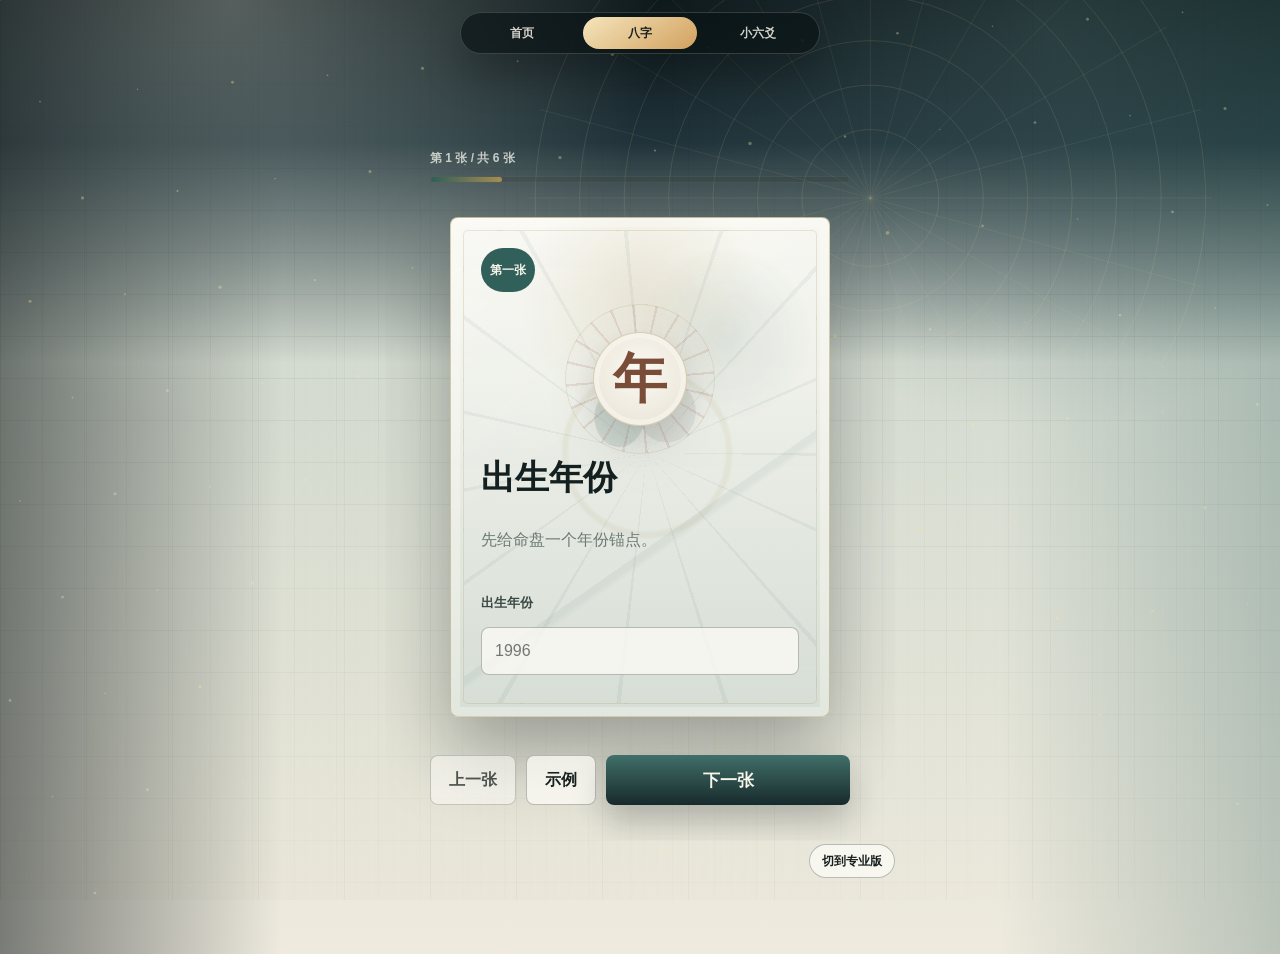
==== commit 93fd8a8c: "Publish MingLi 1.1.1 test page" ====
--- a/bazi/index.html
+++ b/bazi/index.html
@@ -4,7 +4,6792 @@
   <meta charset="UTF-8">
   <meta name="viewport" content="width=device-width, initial-scale=1.0">
   <title>MingLi 命理卡牌</title>
-  <link rel="stylesheet" href="../styles.css">
+  <style>
+:root {
+  --void: #081113;
+  --ink: #17201f;
+  --ink-soft: #3a4846;
+  --muted: #6d7a76;
+  --paper: #eeeadf;
+  --paper-light: #fbfaf4;
+  --paper-deep: #cbd2c8;
+  --gold: #a98e55;
+  --gold-deep: #6f603f;
+  --cinnabar: #8f3f32;
+  --jade: #315f59;
+  --blue: #315769;
+  --line: rgba(23, 32, 31, 0.14);
+  --line-strong: rgba(23, 32, 31, 0.28);
+  --shadow: 0 28px 80px rgba(8, 17, 19, 0.24);
+  --radius: 8px;
+  --fast: 170ms ease;
+  --deal: cubic-bezier(0.16, 1, 0.3, 1);
+}
+
+* {
+  box-sizing: border-box;
+}
+
+html {
+  min-height: 100%;
+  color-scheme: light;
+}
+
+body {
+  min-height: 100vh;
+  margin: 0;
+  font-family: "Microsoft YaHei", "PingFang SC", "Noto Sans SC", Arial, sans-serif;
+  color: var(--ink);
+  background:
+    radial-gradient(circle at 18% 0, rgba(225, 232, 224, 0.34), transparent 30%),
+    radial-gradient(circle at 82% 4%, rgba(73, 101, 102, 0.42), transparent 28%),
+    linear-gradient(90deg, rgba(6, 14, 16, 0.5), transparent 22%, transparent 78%, rgba(42, 86, 80, 0.26)),
+    linear-gradient(180deg, #0f1a1d 0, #20333a 15%, #d5dcd3 38%, #eeeade 100%);
+  overflow-x: hidden;
+  transition: opacity 220ms var(--deal), filter 220ms var(--deal), transform 220ms var(--deal);
+}
+
+body::before,
+body::after {
+  position: fixed;
+  inset: 0;
+  z-index: -3;
+  pointer-events: none;
+  content: "";
+}
+
+body.is-leaving {
+  opacity: 0;
+  filter: blur(8px);
+  transform: scale(0.985);
+}
+
+body::before {
+  background-image:
+    linear-gradient(rgba(22, 34, 35, 0.07) 1px, transparent 1px),
+    linear-gradient(90deg, rgba(22, 34, 35, 0.05) 1px, transparent 1px);
+  background-size: 42px 42px;
+  mask-image: linear-gradient(to bottom, transparent 0, rgba(0, 0, 0, 0.86) 24%, rgba(0, 0, 0, 0.24) 100%);
+}
+
+body::after {
+  z-index: -2;
+  background:
+    repeating-linear-gradient(90deg, rgba(32, 46, 45, 0.035) 0 1px, transparent 1px 86px),
+    linear-gradient(90deg, rgba(247, 247, 239, 0.4), rgba(255, 255, 255, 0));
+  mix-blend-mode: multiply;
+}
+
+#starCanvas {
+  position: fixed;
+  inset: 0;
+  z-index: -1;
+  width: 100%;
+  height: 100%;
+  opacity: 0.72;
+  pointer-events: none;
+}
+
+button,
+input,
+select {
+  font: inherit;
+}
+
+button {
+  border: 0;
+  cursor: pointer;
+}
+
+.page {
+  width: min(1240px, calc(100% - 36px));
+  min-height: 100vh;
+  margin: 0 auto;
+  padding: 24px 0 42px;
+}
+
+.hero {
+  min-height: 128px;
+  display: grid;
+  grid-template-columns: 1fr;
+  gap: 18px;
+  align-items: center;
+  color: #f4f1e8;
+}
+
+.hero-copy {
+  display: flex;
+  align-items: center;
+  gap: 18px;
+  min-width: 0;
+}
+
+.seal {
+  display: grid;
+  width: 78px;
+  height: 78px;
+  flex: 0 0 auto;
+  place-items: center;
+  color: #f7f2e6;
+  background:
+    linear-gradient(145deg, rgba(255, 255, 255, 0.12), transparent),
+    var(--cinnabar);
+  border: 2px solid rgba(232, 218, 178, 0.62);
+  border-radius: 50%;
+  box-shadow: 0 16px 38px rgba(0, 0, 0, 0.26), inset 0 0 0 6px rgba(255, 245, 216, 0.08);
+  font-family: Georgia, "Times New Roman", serif;
+  font-size: 22px;
+  letter-spacing: 0;
+  writing-mode: vertical-rl;
+}
+
+.eyebrow {
+  margin: 0 0 8px;
+  color: var(--gold);
+  font-size: 12px;
+  font-weight: 800;
+  letter-spacing: 0;
+}
+
+.hero h1 {
+  max-width: 760px;
+  margin: 0;
+  color: #f7f2e6;
+  font-family: Georgia, "Microsoft YaHei", serif;
+  font-size: clamp(34px, 5vw, 60px);
+  line-height: 1;
+  letter-spacing: 0;
+  text-shadow: 0 12px 36px rgba(0, 0, 0, 0.38);
+}
+
+.hero-text {
+  max-width: 650px;
+  margin: 18px 0 0;
+  color: rgba(239, 240, 230, 0.82);
+  font-size: 16px;
+  line-height: 1.8;
+}
+
+.tarot-stage {
+  display: none;
+  position: relative;
+  min-height: 250px;
+  isolation: isolate;
+  place-items: center;
+  perspective: 1200px;
+}
+
+.tarot-stage::before {
+  position: absolute;
+  width: 250px;
+  height: 250px;
+  border: 1px solid rgba(232, 218, 178, 0.18);
+  border-radius: 50%;
+  background:
+    radial-gradient(circle, rgba(232, 218, 178, 0.16), transparent 62%),
+    repeating-conic-gradient(rgba(232, 218, 178, 0.2) 0 1deg, transparent 1deg 30deg);
+  content: "";
+  filter: drop-shadow(0 22px 48px rgba(0, 0, 0, 0.28));
+}
+
+.tarot-stage::after {
+  position: absolute;
+  z-index: -1;
+  width: 260px;
+  height: 76px;
+  border-radius: 50%;
+  background: radial-gradient(ellipse, rgba(12, 8, 5, 0.42), transparent 68%);
+  content: "";
+  transform: translateY(104px);
+}
+
+.tarot-card {
+  position: absolute;
+  --card-delay: 0ms;
+  display: grid;
+  width: 112px;
+  height: 168px;
+  place-items: center;
+  color: #f4f1e8;
+  transform-style: preserve-3d;
+  transition: transform 920ms var(--deal), filter 260ms ease, opacity 260ms ease;
+  transition-delay: var(--card-delay);
+  will-change: transform, filter;
+}
+
+.tarot-card::before,
+.tarot-card::after {
+  position: absolute;
+  inset: 0;
+  border-radius: 8px;
+  backface-visibility: hidden;
+  content: "";
+  transition: transform 920ms var(--deal);
+  transition-delay: var(--card-delay);
+}
+
+.tarot-card::before {
+  background:
+    linear-gradient(145deg, rgba(255, 255, 255, 0.16), transparent 34%),
+    radial-gradient(circle at center, transparent 0 28%, rgba(232, 218, 178, 0.2) 29% 31%, transparent 32%),
+    repeating-linear-gradient(45deg, rgba(232, 218, 178, 0.12) 0 1px, transparent 1px 10px),
+    #11191a;
+  border: 1px solid rgba(232, 218, 178, 0.45);
+  box-shadow: 0 26px 48px rgba(0, 0, 0, 0.32), inset 0 0 0 8px rgba(232, 218, 178, 0.06);
+}
+
+.tarot-card::after {
+  background:
+    linear-gradient(180deg, rgba(251, 250, 244, 0.98), rgba(204, 213, 203, 0.96)),
+    var(--paper);
+  border: 1px solid rgba(232, 218, 178, 0.72);
+  transform: rotateY(180deg);
+  box-shadow: 0 26px 48px rgba(0, 0, 0, 0.26);
+}
+
+.card-back,
+.card-face {
+  position: relative;
+  z-index: 2;
+  display: grid;
+  place-items: center;
+  width: 72px;
+  height: 72px;
+  font-family: Georgia, "Microsoft YaHei", serif;
+  font-size: 44px;
+  font-weight: 900;
+  backface-visibility: hidden;
+}
+
+.card-back {
+  color: rgba(232, 218, 178, 0.86);
+  transform: rotateY(0deg);
+  transition: transform 920ms var(--deal);
+  transition-delay: var(--card-delay);
+}
+
+.card-face {
+  position: absolute;
+  color: #142020;
+  font-size: 36px;
+  line-height: 0.92;
+  text-shadow: 0 1px 0 rgba(251, 250, 244, 0.72);
+  transform: rotateY(180deg);
+  transition: transform 920ms var(--deal);
+  transition-delay: var(--card-delay);
+  text-orientation: upright;
+  writing-mode: vertical-rl;
+}
+
+.card-a {
+  transform: translateX(-92px) rotateZ(-12deg);
+}
+
+.card-b {
+  transform: translateY(-18px) rotateZ(3deg);
+}
+
+.card-c {
+  transform: translateX(92px) rotateZ(13deg);
+}
+
+body.is-shuffling .tarot-card {
+  filter: brightness(1.05);
+  transition-duration: 240ms;
+}
+
+body.is-shuffling .tarot-card::before,
+body.is-shuffling .tarot-card::after,
+body.is-shuffling .card-back,
+body.is-shuffling .card-face {
+  transition-duration: 180ms;
+}
+
+body.is-shuffling .card-a {
+  transform: translateX(-74px) translateY(16px) rotateZ(-8deg);
+}
+
+body.is-shuffling .card-b {
+  transform: translateY(2px) rotateZ(0deg);
+}
+
+body.is-shuffling .card-c {
+  transform: translateX(74px) translateY(16px) rotateZ(8deg);
+}
+
+body.is-reading .card-a,
+body.has-reading .card-a {
+  transform: translateX(-116px) translateY(10px) translateZ(34px) rotateZ(-18deg);
+}
+
+body.is-reading .card-b,
+body.has-reading .card-b {
+  transform: translateY(-46px) translateZ(52px) rotateZ(0deg);
+}
+
+body.is-reading .card-c,
+body.has-reading .card-c {
+  transform: translateX(116px) translateY(10px) translateZ(34px) rotateZ(18deg);
+}
+
+body.is-reading .card-a {
+  --card-delay: 80ms;
+  transition-delay: 80ms;
+}
+
+body.is-reading .card-b {
+  --card-delay: 260ms;
+  transition-delay: 260ms;
+}
+
+body.is-reading .card-c {
+  --card-delay: 440ms;
+  transition-delay: 440ms;
+}
+
+body.is-reading .tarot-card::before,
+body.has-reading .tarot-card::before,
+body.is-reading .card-back,
+body.has-reading .card-back {
+  transform: rotateY(180deg);
+}
+
+body.is-reading .tarot-card::after,
+body.has-reading .tarot-card::after,
+body.is-reading .card-face,
+body.has-reading .card-face {
+  transform: rotateY(360deg);
+}
+
+body.is-reading .tarot-card,
+body.has-reading .tarot-card {
+  filter: drop-shadow(0 28px 46px rgba(8, 17, 19, 0.34)) brightness(1.04);
+}
+
+body.has-reading .tarot-card {
+  --card-delay: 0ms;
+  transition-delay: 0ms;
+}
+
+body.is-reading .tarot-stage::before {
+  animation: pulseWheel 900ms ease-in-out infinite alternate;
+}
+
+body:not(.is-reading) .tarot-stage::before {
+  animation: wheelDrift 16s linear infinite;
+}
+
+@keyframes pulseWheel {
+  from {
+    transform: scale(0.96) rotate(0deg);
+    opacity: 0.72;
+  }
+  to {
+    transform: scale(1.04) rotate(10deg);
+    opacity: 1;
+  }
+}
+
+@keyframes wheelDrift {
+  from {
+    transform: rotate(0deg);
+  }
+  to {
+    transform: rotate(360deg);
+  }
+}
+
+.workbench {
+  display: grid;
+  grid-template-columns: minmax(360px, 0.9fr) minmax(0, 1.1fr);
+  gap: 22px;
+  align-items: start;
+}
+
+body.stage-input .hero,
+body.stage-casting .hero,
+body.stage-result .hero {
+  display: none;
+}
+
+body.stage-input .workbench,
+body.stage-casting .workbench,
+body.stage-result .workbench {
+  min-height: calc(100vh - 66px);
+  display: grid;
+  grid-template-columns: 1fr;
+  align-items: center;
+  justify-items: center;
+}
+
+body.stage-input .reading-column,
+body.stage-input .chart-panel,
+body.stage-input .result-panel,
+body.stage-casting .form-panel,
+body.stage-casting .result-panel,
+body.stage-result .form-panel,
+body.stage-result .chart-panel {
+  display: none;
+}
+
+body.stage-casting .reading-column,
+body.stage-result .reading-column {
+  width: min(1040px, 100%);
+}
+
+body.stage-casting .chart-panel,
+body.stage-result .result-panel {
+  margin: 0 auto;
+}
+
+.panel {
+  position: relative;
+  background:
+    linear-gradient(180deg, rgba(251, 250, 244, 0.96), rgba(224, 229, 221, 0.9)),
+    var(--paper);
+  border: 1px solid rgba(23, 32, 31, 0.18);
+  border-radius: var(--radius);
+  box-shadow: var(--shadow);
+}
+
+.panel::before {
+  position: absolute;
+  inset: 9px;
+  pointer-events: none;
+  border: 1px solid rgba(169, 142, 85, 0.2);
+  border-radius: 5px;
+  content: "";
+}
+
+.form-panel {
+  width: min(510px, 100%);
+  position: relative;
+  top: auto;
+  overflow: hidden;
+  padding: 0;
+  background: transparent;
+  border: 0;
+  box-shadow: none;
+}
+
+.form-panel > * {
+  position: relative;
+  z-index: 1;
+}
+
+.form-panel::before {
+  content: none;
+}
+
+body.stage-input .panel-title {
+  display: none;
+}
+
+.card-progress {
+  display: grid;
+  gap: 9px;
+  width: min(420px, calc(100% - 42px));
+  margin: 0 auto 14px;
+  color: rgba(239, 240, 230, 0.78);
+  font-size: 12px;
+  font-weight: 900;
+}
+
+.progress-track {
+  height: 7px;
+  overflow: hidden;
+  background: rgba(23, 32, 31, 0.1);
+  border: 1px solid rgba(169, 142, 85, 0.14);
+  border-radius: 999px;
+}
+
+.progress-track span {
+  display: block;
+  width: 0%;
+  height: 100%;
+  background: linear-gradient(90deg, var(--jade), var(--gold));
+  border-radius: inherit;
+  transition: width 360ms var(--deal);
+}
+
+.question-deck {
+  position: relative;
+  display: grid;
+  min-height: 540px;
+  place-items: center;
+  perspective: 1600px;
+  perspective-origin: center 44%;
+}
+
+.question-card {
+  position: absolute;
+  inset: auto;
+  display: grid;
+  grid-template-rows: auto 142px auto auto auto;
+  align-content: stretch;
+  gap: 12px;
+  width: min(380px, 84vw);
+  min-height: 500px;
+  --tilt-x: 0deg;
+  --tilt-y: 0deg;
+  --card-glyph: "命";
+  --card-ink: #315f59;
+  --card-wash: rgba(49, 95, 89, 0.13);
+  --card-seal: #8f3f32;
+  padding: 30px 30px 32px;
+  overflow: hidden;
+  background:
+    radial-gradient(circle at 50% 16%, rgba(169, 142, 85, 0.16), transparent 26%),
+    linear-gradient(145deg, rgba(255, 255, 255, 0.24), transparent 42%),
+    linear-gradient(180deg, rgba(251, 250, 244, 0.98), rgba(213, 221, 212, 0.96));
+  border: 1px solid rgba(169, 142, 85, 0.42);
+  border-radius: var(--radius);
+  box-shadow: 0 34px 78px rgba(8, 17, 19, 0.34), inset 0 0 0 9px rgba(251, 250, 244, 0.32);
+  opacity: 0;
+  pointer-events: none;
+  transform: translateY(28px) rotateY(180deg) rotateZ(4deg) scale(0.92);
+  transform-origin: center center;
+  transform-style: preserve-3d;
+  transition: opacity 340ms ease, transform 620ms var(--deal), filter 340ms ease;
+}
+
+.question-card[data-field="year"] {
+  --card-glyph: "年";
+  --card-ink: #7a4d39;
+  --card-wash: rgba(143, 63, 50, 0.14);
+}
+
+.question-card[data-field="month"] {
+  --card-glyph: "月";
+  --card-ink: #315769;
+  --card-wash: rgba(49, 87, 105, 0.15);
+}
+
+.question-card[data-field="day"] {
+  --card-glyph: "日";
+  --card-ink: #9a753d;
+  --card-wash: rgba(169, 142, 85, 0.16);
+}
+
+.question-card[data-field="period"],
+.question-card[data-field="hour"] {
+  --card-glyph: "时";
+  --card-ink: #315f59;
+  --card-wash: rgba(49, 95, 89, 0.15);
+}
+
+.question-card[data-field="name"] {
+  --card-glyph: "名";
+  --card-ink: #8f3f32;
+  --card-wash: rgba(143, 63, 50, 0.12);
+}
+
+.question-card[data-field="concern"] {
+  --card-glyph: "问";
+  --card-ink: #6d5630;
+  --card-wash: rgba(169, 142, 85, 0.16);
+}
+
+.question-card[data-field="minute"] {
+  --card-glyph: "刻";
+}
+
+.question-card[data-field="city"] {
+  --card-glyph: "城";
+}
+
+.question-card[data-field="longitude"] {
+  --card-glyph: "经";
+}
+
+.question-card[data-field="timezone"] {
+  --card-glyph: "区";
+}
+
+.question-card[data-field="useTrueSolarTime"] {
+  --card-glyph: "阳";
+}
+
+.question-card[data-field="yearBoundary"] {
+  --card-glyph: "界";
+}
+
+.question-card[data-field="dayBoundary"] {
+  --card-glyph: "更";
+}
+
+.question-card[hidden] {
+  display: none;
+}
+
+.question-card::before {
+  position: absolute;
+  inset: 12px;
+  z-index: 0;
+  pointer-events: none;
+  border: 1px solid rgba(169, 142, 85, 0.25);
+  border-radius: 5px;
+  background:
+    radial-gradient(circle at 74% 22%, rgba(49, 95, 89, 0.12), transparent 20%),
+    radial-gradient(circle at 52% 47%, transparent 0 25%, rgba(169, 142, 85, 0.11) 26% 27%, transparent 28%),
+    repeating-conic-gradient(from 18deg at 52% 47%, rgba(49, 95, 89, 0.08) 0 1deg, transparent 1deg 24deg),
+    linear-gradient(145deg, transparent 0 62%, rgba(49, 95, 89, 0.08) 62% 63%, transparent 64%);
+  opacity: 0.78;
+  content: "";
+}
+
+.question-card::after {
+  position: absolute;
+  inset: 0;
+  z-index: 1;
+  display: grid;
+  place-items: center;
+  color: rgba(232, 218, 178, 0.88);
+  background:
+    radial-gradient(circle at 50% 31%, transparent 0 20%, rgba(232, 218, 178, 0.18) 21% 22%, transparent 23%),
+    radial-gradient(circle at 50% 31%, transparent 0 33%, rgba(232, 218, 178, 0.12) 34% 35%, transparent 36%),
+    linear-gradient(145deg, transparent 0 54%, rgba(232, 218, 178, 0.18) 54% 55%, transparent 56%),
+    linear-gradient(28deg, transparent 0 62%, rgba(232, 218, 178, 0.12) 62% 63%, transparent 64%),
+    radial-gradient(ellipse at 24% 78%, rgba(238, 234, 223, 0.14) 0 18%, transparent 19%),
+    radial-gradient(ellipse at 55% 82%, rgba(238, 234, 223, 0.16) 0 27%, transparent 28%),
+    radial-gradient(ellipse at 84% 79%, rgba(238, 234, 223, 0.12) 0 20%, transparent 21%),
+    repeating-linear-gradient(45deg, rgba(232, 218, 178, 0.08) 0 1px, transparent 1px 12px),
+    linear-gradient(160deg, #101919, #29443f);
+  border-radius: inherit;
+  backface-visibility: hidden;
+  content: "MingLi\A命理";
+  font-family: Georgia, "Microsoft YaHei", serif;
+  font-size: 42px;
+  font-weight: 900;
+  line-height: 1.2;
+  text-align: center;
+  white-space: pre;
+  text-shadow: 0 12px 30px rgba(0, 0, 0, 0.26);
+  transform: rotateY(180deg);
+}
+
+.question-card > * {
+  position: relative;
+  z-index: 2;
+  backface-visibility: hidden;
+}
+
+.card-mark {
+  order: 2;
+  position: relative;
+  display: grid;
+  width: 150px;
+  aspect-ratio: 1;
+  place-items: center;
+  justify-self: center;
+  color: var(--card-ink);
+  filter: drop-shadow(0 20px 24px rgba(8, 17, 19, 0.08));
+}
+
+.card-mark::before,
+.card-mark::after {
+  position: absolute;
+  pointer-events: none;
+  content: "";
+  backface-visibility: hidden;
+}
+
+.card-mark::before {
+  inset: 28px;
+  z-index: 1;
+  display: grid;
+  place-items: center;
+  color: var(--card-ink);
+  background:
+    radial-gradient(circle at 50% 42%, rgba(251, 250, 244, 0.92), rgba(238, 234, 223, 0.78) 62%, rgba(169, 142, 85, 0.1)),
+    var(--paper);
+  border: 1px solid rgba(169, 142, 85, 0.32);
+  border-radius: 50%;
+  box-shadow: inset 0 0 0 5px rgba(251, 250, 244, 0.52), 0 14px 28px rgba(8, 17, 19, 0.1);
+  content: var(--card-glyph);
+  font-family: Georgia, "Microsoft YaHei", serif;
+  font-size: 54px;
+  font-weight: 900;
+  line-height: 1;
+}
+
+.card-mark::after {
+  inset: 0;
+  border: 1px solid rgba(169, 142, 85, 0.22);
+  border-radius: 50%;
+  background:
+    radial-gradient(circle at 50% 50%, transparent 0 40%, rgba(169, 142, 85, 0.18) 41% 42%, transparent 43%),
+    repeating-conic-gradient(from 12deg, var(--card-wash) 0 2deg, transparent 2deg 18deg),
+    radial-gradient(ellipse at 36% 76%, rgba(49, 95, 89, 0.16) 0 18%, transparent 19%),
+    radial-gradient(ellipse at 68% 72%, rgba(23, 32, 31, 0.08) 0 20%, transparent 21%);
+  mask-image: radial-gradient(circle, transparent 0 32%, #000 33% 74%, transparent 75%);
+  opacity: 0.88;
+}
+
+.question-card.is-active .card-mark::after {
+  animation: cardMarkTurn 18s linear infinite;
+}
+
+.question-card.is-active {
+  opacity: 1;
+  pointer-events: auto;
+  transform: translateY(0) rotateX(var(--tilt-x)) rotateY(var(--tilt-y)) rotateZ(0) scale(1);
+}
+
+.question-card.is-before {
+  opacity: 0;
+  transform: translateY(40px) rotateY(-70deg) rotateZ(-10deg) scale(0.86);
+}
+
+.question-card.is-after {
+  opacity: 0;
+  transform: translateY(34px) rotateY(180deg) rotateZ(6deg) scale(0.9);
+}
+
+.question-card.is-dealing {
+  animation: dealCard 520ms var(--deal) both;
+}
+
+.question-card.is-flipping-out {
+  opacity: 0;
+  filter: blur(2px);
+  transform: translateY(-38px) rotateY(-180deg) rotateZ(-9deg) scale(0.9);
+}
+
+.question-card.shake {
+  animation: cardShake 280ms ease;
+}
+
+.step-kicker {
+  order: 1;
+  width: fit-content;
+  min-height: 27px;
+  display: inline-flex;
+  align-items: center;
+  padding: 4px 9px;
+  color: #f8f5ea;
+  background: var(--jade);
+  border-radius: 999px;
+  font-size: 12px;
+  font-weight: 900;
+}
+
+.question-card h3 {
+  order: 3;
+  margin: 0;
+  color: #142020;
+  font-family: Georgia, "Microsoft YaHei", serif;
+  font-size: 34px;
+  line-height: 1.15;
+}
+
+.question-card p {
+  order: 4;
+  max-width: 390px;
+  margin: 0;
+  color: var(--muted);
+  line-height: 1.8;
+}
+
+.question-card .field {
+  order: 5;
+  align-self: auto;
+  margin-top: 10px;
+}
+
+.panel-title,
+.chart-head {
+  display: flex;
+  align-items: flex-start;
+  justify-content: space-between;
+  gap: 14px;
+  margin-bottom: 20px;
+}
+
+.panel-title h2,
+.chart-head h2 {
+  margin: 0;
+  color: var(--ink);
+  font-size: 26px;
+  line-height: 1.2;
+}
+
+.badge {
+  display: inline-flex;
+  align-items: center;
+  min-height: 32px;
+  padding: 5px 11px;
+  color: #f8f5ea;
+  background: var(--jade);
+  border: 1px solid rgba(232, 218, 178, 0.3);
+  border-radius: 999px;
+  font-size: 12px;
+  font-weight: 800;
+  white-space: nowrap;
+}
+
+.badge-red {
+  background: var(--cinnabar);
+}
+
+.field-grid {
+  display: grid;
+  grid-template-columns: repeat(2, minmax(0, 1fr));
+  gap: 14px;
+}
+
+.field-grid.compact {
+  margin-top: 14px;
+}
+
+.field {
+  display: grid;
+  gap: 7px;
+  min-width: 0;
+}
+
+.field.full {
+  grid-column: 1 / -1;
+}
+
+.field span,
+.check span {
+  color: var(--ink-soft);
+  font-size: 13px;
+  font-weight: 800;
+}
+
+input,
+select {
+  width: 100%;
+  height: 48px;
+  color: var(--ink);
+  background: rgba(251, 250, 244, 0.78);
+  border: 1px solid var(--line-strong);
+  border-radius: var(--radius);
+  outline: none;
+  padding: 0 13px;
+  transition: border-color var(--fast), box-shadow var(--fast), background var(--fast);
+}
+
+input:focus,
+select:focus {
+  background: var(--paper-light);
+  border-color: rgba(49, 95, 89, 0.72);
+  box-shadow: 0 0 0 4px rgba(49, 95, 89, 0.13);
+}
+
+.field.is-fed input,
+.field.is-fed select {
+  border-color: rgba(169, 142, 85, 0.86);
+  box-shadow: 0 0 0 4px rgba(169, 142, 85, 0.13);
+}
+
+.pro-toggle {
+  position: fixed;
+  right: max(18px, calc((100vw - 510px) / 2));
+  bottom: 22px;
+  z-index: 2;
+  min-height: 34px;
+  padding: 0 12px;
+  color: var(--ink);
+  background: rgba(251, 250, 244, 0.82);
+  border: 1px solid var(--line-strong);
+  border-radius: 999px;
+  font-size: 12px;
+  font-weight: 900;
+  transition: background var(--fast), transform var(--fast), border-color var(--fast);
+}
+
+.pro-toggle:hover,
+.pro-toggle[aria-pressed="true"] {
+  color: #f8f5ea;
+  background: var(--jade);
+  border-color: rgba(232, 218, 178, 0.3);
+}
+
+.switch-row {
+  display: grid;
+  grid-template-columns: repeat(2, minmax(0, 1fr));
+  gap: 10px;
+  margin-top: 14px;
+}
+
+.advanced-box {
+  margin-top: 14px;
+  padding: 12px;
+  background: rgba(251, 250, 244, 0.44);
+  border: 1px solid var(--line);
+  border-radius: var(--radius);
+}
+
+.advanced-box summary {
+  color: var(--ink);
+  cursor: pointer;
+  font-size: 13px;
+  font-weight: 900;
+  line-height: 1.6;
+}
+
+.advanced-box[open] summary {
+  margin-bottom: 4px;
+}
+
+.check {
+  display: flex;
+  min-height: 42px;
+  align-items: center;
+  gap: 9px;
+  padding: 9px 11px;
+  background: rgba(251, 250, 244, 0.58);
+  border: 1px solid var(--line);
+  border-radius: var(--radius);
+}
+
+.check input {
+  width: 18px;
+  height: 18px;
+  accent-color: var(--cinnabar);
+}
+
+.actions {
+  display: flex;
+  gap: 10px;
+  width: min(420px, calc(100% - 42px));
+  margin: 18px auto 0;
+}
+
+.btn {
+  position: relative;
+  display: inline-flex;
+  min-height: 50px;
+  align-items: center;
+  justify-content: center;
+  padding: 0 18px;
+  border-radius: var(--radius);
+  overflow: hidden;
+  transition: transform var(--fast), box-shadow var(--fast), background var(--fast);
+  white-space: nowrap;
+}
+
+.btn:disabled {
+  cursor: not-allowed;
+  opacity: 0.72;
+  transform: none;
+}
+
+.btn:focus-visible {
+  outline: 3px solid rgba(49, 95, 89, 0.25);
+  outline-offset: 3px;
+}
+
+.btn.primary {
+  flex: 1;
+  color: #f8f5ea;
+  background:
+    linear-gradient(180deg, #416f69, #172a2b);
+  box-shadow: 0 16px 34px rgba(8, 17, 19, 0.24);
+  font-size: 17px;
+  font-weight: 900;
+}
+
+.btn.secondary {
+  color: var(--ink);
+  background: rgba(251, 250, 244, 0.78);
+  border: 1px solid var(--line-strong);
+  font-weight: 800;
+}
+
+.btn:not(:disabled):hover {
+  transform: translateY(-1px);
+}
+
+.btn.primary:not(:disabled):hover {
+  box-shadow: 0 20px 38px rgba(8, 17, 19, 0.3);
+}
+
+.form-note,
+.error {
+  margin: 13px 0 0;
+  font-size: 12px;
+  line-height: 1.75;
+}
+
+.form-note {
+  display: none;
+  color: var(--muted);
+  width: min(420px, calc(100% - 42px));
+  margin-right: auto;
+  margin-left: auto;
+  padding-right: 110px;
+}
+
+.error {
+  min-height: 22px;
+  width: min(420px, calc(100% - 42px));
+  margin-right: auto;
+  margin-left: auto;
+  color: var(--cinnabar);
+  font-weight: 800;
+}
+
+.reading-column {
+  min-width: 0;
+}
+
+.chart-panel {
+  overflow: hidden;
+  padding: 28px;
+}
+
+.chart-panel::after {
+  position: absolute;
+  inset: -35% auto -35% -46%;
+  width: 34%;
+  pointer-events: none;
+  background: linear-gradient(90deg, transparent, rgba(237, 236, 222, 0.5), transparent);
+  content: "";
+  opacity: 0;
+  transform: rotate(13deg);
+}
+
+body.is-reading .chart-panel::after {
+  animation: chartSweep 1180ms var(--deal);
+}
+
+.chart-head {
+  margin-bottom: 16px;
+}
+
+.chart-head p:not(.eyebrow) {
+  margin: 7px 0 0;
+  color: var(--muted);
+  font-size: 13px;
+  line-height: 1.7;
+}
+
+.cast-steps {
+  display: grid;
+  grid-template-columns: repeat(5, minmax(0, 1fr));
+  gap: 8px;
+  margin: 0 0 18px;
+}
+
+.cast-step {
+  position: relative;
+  min-height: 30px;
+  display: grid;
+  place-items: center;
+  color: var(--muted);
+  background: rgba(251, 250, 244, 0.52);
+  border: 1px solid var(--line);
+  border-radius: 999px;
+  font-size: 12px;
+  font-weight: 900;
+  overflow: hidden;
+}
+
+.cast-step::after {
+  position: absolute;
+  inset: 0;
+  background: linear-gradient(90deg, transparent, rgba(232, 218, 178, 0.62), transparent);
+  content: "";
+  opacity: 0;
+  transform: translateX(-100%);
+}
+
+.cast-step.done,
+.cast-step.active {
+  color: #f8f5ea;
+  background: var(--jade);
+  border-color: rgba(232, 218, 178, 0.3);
+}
+
+.cast-step.active::after {
+  animation: stepSweep 980ms ease-in-out infinite;
+  opacity: 1;
+}
+
+.chart-body {
+  display: grid;
+  grid-template-columns: minmax(260px, 340px) minmax(0, 1fr);
+  gap: 22px;
+  align-items: center;
+}
+
+.astrolabe {
+  position: relative;
+  aspect-ratio: 1;
+  min-width: 0;
+  overflow: hidden;
+  border: 1px solid rgba(23, 32, 31, 0.24);
+  border-radius: 50%;
+  background: rgba(245, 246, 239, 0.78);
+  box-shadow: inset 0 0 0 17px rgba(49, 95, 89, 0.05), 0 20px 42px rgba(8, 17, 19, 0.14);
+  transition: transform 860ms var(--deal), box-shadow 860ms var(--deal);
+}
+
+.plate-spin-layer {
+  position: absolute;
+  inset: 0;
+  border-radius: 50%;
+  pointer-events: none;
+}
+
+.plate-spin-layer {
+  z-index: 0;
+  background:
+    repeating-conic-gradient(from -15deg, rgba(49, 95, 89, 0.18) 0deg 1.4deg, transparent 1.4deg 15deg),
+    radial-gradient(circle at center, rgba(17, 25, 26, 0.96) 0 18%, rgba(238, 234, 223, 0.94) 18% 19%, transparent 19% 33%, rgba(169, 142, 85, 0.14) 33% 34%, transparent 34% 52%, rgba(49, 87, 105, 0.16) 52% 53%, transparent 53%),
+    rgba(245, 246, 239, 0.78);
+  animation: plateIdleSpin 18s linear infinite;
+}
+
+body.is-reading .astrolabe {
+  animation: astrolabeCast 1120ms var(--deal);
+}
+
+body.is-shuffling .astrolabe {
+  animation: plateLift 1180ms cubic-bezier(0.2, 0.7, 0.2, 1) both;
+  box-shadow: inset 0 0 0 17px rgba(232, 218, 178, 0.08), 0 28px 70px rgba(8, 17, 19, 0.26);
+}
+
+body.is-shuffling .plate-spin-layer {
+  animation-duration: 1.1s;
+}
+
+body.is-zoomed .chart-panel {
+  box-shadow: 0 34px 96px rgba(8, 17, 19, 0.28);
+}
+
+body.is-zoomed .chart-body {
+  align-items: start;
+}
+
+body.is-zoomed .astrolabe {
+  transform: scale(1.1);
+}
+
+.data-flight-layer {
+  position: absolute;
+  inset: 0;
+  z-index: 6;
+  pointer-events: none;
+}
+
+.data-token {
+  position: absolute;
+  left: 50%;
+  top: 50%;
+  display: grid;
+  min-width: 64px;
+  gap: 2px;
+  padding: 8px 10px;
+  color: #fbfaf4;
+  background:
+    linear-gradient(145deg, rgba(255, 255, 255, 0.12), transparent),
+    rgba(10, 22, 23, 0.9);
+  border: 1px solid rgba(232, 218, 178, 0.38);
+  border-radius: 8px;
+  box-shadow: 0 14px 28px rgba(8, 17, 19, 0.28), 0 0 22px rgba(232, 218, 178, 0.08);
+  opacity: 0;
+  text-align: center;
+  transform: translate(var(--start-x), var(--start-y)) scale(0.92);
+  animation: dataTokenFly 1600ms var(--deal) var(--flight-delay, 0ms) both;
+}
+
+.data-token b {
+  color: var(--gold);
+  font-size: 12px;
+  line-height: 1;
+}
+
+.data-token em {
+  max-width: 96px;
+  overflow: hidden;
+  font-size: 13px;
+  font-style: normal;
+  font-weight: 900;
+  line-height: 1.25;
+  text-overflow: ellipsis;
+  white-space: nowrap;
+}
+
+.astrolabe::before,
+.astrolabe::after {
+  position: absolute;
+  inset: 10%;
+  content: "";
+  border: 1px solid rgba(23, 32, 31, 0.16);
+  border-radius: 50%;
+}
+
+.astrolabe::after {
+  inset: 27%;
+  border-color: rgba(49, 95, 89, 0.24);
+}
+
+.compass-line {
+  position: absolute;
+  inset: 7%;
+  pointer-events: none;
+}
+
+.compass-line.vertical {
+  border-left: 1px solid rgba(169, 142, 85, 0.26);
+  left: 50%;
+}
+
+.compass-line.horizontal {
+  border-top: 1px solid rgba(169, 142, 85, 0.26);
+  top: 50%;
+}
+
+.plate-center {
+  position: absolute;
+  inset: 35%;
+  z-index: 2;
+  display: grid;
+  place-items: center;
+  color: #f4f1e8;
+  background:
+    linear-gradient(180deg, rgba(255, 255, 255, 0.08), transparent),
+    #131716;
+  border: 1px solid rgba(232, 218, 178, 0.3);
+  border-radius: 50%;
+  box-shadow: 0 16px 30px rgba(8, 17, 19, 0.32);
+  text-align: center;
+}
+
+.plate-center strong {
+  display: block;
+  font-size: clamp(34px, 5vw, 50px);
+  line-height: 1;
+}
+
+.plate-center span {
+  display: block;
+  margin-top: 5px;
+  color: rgba(239, 240, 230, 0.76);
+  font-size: 11px;
+}
+
+.ring-item {
+  position: absolute;
+  z-index: 3;
+  display: grid;
+  width: 66px;
+  min-height: 58px;
+  place-items: center;
+  color: #142020;
+  background:
+    linear-gradient(180deg, rgba(251, 250, 244, 0.96), rgba(204, 213, 203, 0.92));
+  border: 1px solid rgba(23, 32, 31, 0.2);
+  border-radius: 6px;
+  box-shadow: 0 12px 24px rgba(8, 17, 19, 0.12);
+  transform: translate(-50%, -50%);
+  text-align: center;
+}
+
+.ring-item b {
+  font-size: 22px;
+  line-height: 1;
+}
+
+.ring-item span {
+  color: var(--muted);
+  font-size: 11px;
+}
+
+.ring-item.year {
+  left: 50%;
+  top: 13%;
+}
+
+.ring-item.month {
+  left: 87%;
+  top: 50%;
+}
+
+.ring-item.day {
+  left: 50%;
+  top: 87%;
+}
+
+.ring-item.hour {
+  left: 13%;
+  top: 50%;
+}
+
+body.has-reading .ring-item {
+  animation: ringDeal 520ms var(--deal) both;
+}
+
+body.has-reading .ring-item.year {
+  animation-delay: 80ms;
+}
+
+body.has-reading .ring-item.month {
+  animation-delay: 160ms;
+}
+
+body.has-reading .ring-item.day {
+  animation-delay: 240ms;
+}
+
+body.has-reading .ring-item.hour {
+  animation-delay: 320ms;
+}
+
+.ring-item.is-computing {
+  animation: ringCompute 720ms var(--deal) var(--compute-delay, 0ms) both;
+}
+
+.plate-center.is-computing {
+  animation: centerCompute 980ms ease-in-out infinite alternate;
+}
+
+.quick-facts {
+  display: grid;
+  gap: 10px;
+  align-content: start;
+}
+
+.calc-live-panel {
+  position: relative;
+  display: grid;
+  gap: 13px;
+  padding: 16px;
+  overflow: hidden;
+  color: #fbfaf4;
+  background:
+    radial-gradient(circle at 86% 12%, rgba(232, 218, 178, 0.16), transparent 28%),
+    linear-gradient(145deg, rgba(49, 95, 89, 0.94), rgba(8, 17, 19, 0.95));
+  border: 1px solid rgba(232, 218, 178, 0.24);
+  border-radius: var(--radius);
+  box-shadow: 0 18px 42px rgba(8, 17, 19, 0.18), inset 0 0 0 1px rgba(255, 255, 255, 0.05);
+  animation: calcPanelIn 520ms var(--deal) both;
+}
+
+.calc-live-panel::before {
+  position: absolute;
+  inset: 10px;
+  pointer-events: none;
+  border: 1px solid rgba(232, 218, 178, 0.1);
+  border-radius: 6px;
+  content: "";
+}
+
+.calc-live-panel > * {
+  position: relative;
+  z-index: 1;
+}
+
+.calc-live-head {
+  display: flex;
+  align-items: center;
+  justify-content: space-between;
+  gap: 12px;
+}
+
+.calc-live-head span {
+  color: rgba(232, 218, 178, 0.76);
+  font-size: 12px;
+  font-weight: 900;
+}
+
+.calc-live-head strong {
+  color: #fbfaf4;
+  font-size: 15px;
+}
+
+.calc-progress {
+  height: 8px;
+  overflow: hidden;
+  background: rgba(251, 250, 244, 0.1);
+  border: 1px solid rgba(232, 218, 178, 0.14);
+  border-radius: 999px;
+}
+
+.calc-progress span {
+  display: block;
+  height: 100%;
+  background: linear-gradient(90deg, var(--jade), var(--gold));
+  border-radius: inherit;
+  transition: width 520ms var(--deal);
+}
+
+.calc-log {
+  display: grid;
+  gap: 8px;
+}
+
+.calc-log p {
+  display: grid;
+  grid-template-columns: 36px minmax(0, 1fr);
+  gap: 9px;
+  align-items: center;
+  margin: 0;
+  padding: 8px 10px;
+  color: rgba(251, 250, 244, 0.52);
+  background: rgba(251, 250, 244, 0.055);
+  border: 1px solid rgba(232, 218, 178, 0.1);
+  border-radius: 7px;
+  font-size: 13px;
+  line-height: 1.45;
+  transition: color 260ms ease, background 260ms ease, border-color 260ms ease, transform 260ms var(--deal);
+}
+
+.calc-log p b {
+  display: grid;
+  width: 30px;
+  height: 30px;
+  place-items: center;
+  color: rgba(232, 218, 178, 0.68);
+  background: rgba(251, 250, 244, 0.08);
+  border-radius: 50%;
+  font-size: 11px;
+}
+
+.calc-log p.active,
+.calc-log p.done {
+  color: #fbfaf4;
+  border-color: rgba(232, 218, 178, 0.22);
+  transform: translateX(2px);
+}
+
+.calc-log p.active {
+  background: rgba(232, 218, 178, 0.13);
+}
+
+.calc-log p.done {
+  background: rgba(49, 95, 89, 0.34);
+}
+
+.element-scan {
+  display: grid;
+  gap: 7px;
+  opacity: 0;
+  transform: translateY(8px);
+  transition: opacity 360ms ease, transform 360ms var(--deal);
+}
+
+.calc-live-panel.show-elements .element-scan {
+  opacity: 1;
+  transform: translateY(0);
+}
+
+.element-scan span {
+  display: grid;
+  grid-template-columns: 22px minmax(0, 1fr) 38px;
+  gap: 8px;
+  align-items: center;
+  color: rgba(251, 250, 244, 0.78);
+  font-size: 12px;
+  font-weight: 900;
+}
+
+.element-scan i {
+  display: block;
+  height: 6px;
+  overflow: hidden;
+  background: rgba(251, 250, 244, 0.12);
+  border-radius: 999px;
+}
+
+.element-scan i::before {
+  display: block;
+  width: 0;
+  height: 100%;
+  background: var(--scan-color);
+  border-radius: inherit;
+  content: "";
+}
+
+.element-scan span.is-active i::before {
+  animation: scanFill 780ms var(--deal) var(--scan-delay, 0ms) both;
+}
+
+.fact {
+  display: grid;
+  grid-template-columns: 62px minmax(0, 1fr);
+  gap: 12px;
+  align-items: start;
+  padding: 12px 13px;
+  background: rgba(251, 250, 244, 0.62);
+  border: 1px solid var(--line);
+  border-radius: var(--radius);
+}
+
+.popup-stack .fact {
+  position: relative;
+  overflow: hidden;
+  background:
+    linear-gradient(180deg, rgba(251, 250, 244, 0.98), rgba(205, 215, 205, 0.94));
+  border-color: rgba(49, 95, 89, 0.18);
+  box-shadow: 0 14px 28px rgba(8, 17, 19, 0.11);
+  transform-origin: left center;
+}
+
+.popup-stack .fact::before {
+  position: absolute;
+  inset: 7px;
+  pointer-events: none;
+  border: 1px solid rgba(169, 142, 85, 0.16);
+  border-radius: 5px;
+  content: "";
+}
+
+body.has-reading .popup-stack .fact {
+  animation: popupCard 620ms var(--deal) both;
+}
+
+body.has-reading .popup-stack .fact:nth-child(2) {
+  animation-delay: 160ms;
+}
+
+body.has-reading .popup-stack .fact:nth-child(3) {
+  animation-delay: 320ms;
+}
+
+.fact-key {
+  color: var(--muted);
+  font-size: 12px;
+  font-weight: 800;
+  line-height: 1.7;
+}
+
+.fact-value {
+  min-width: 0;
+  color: var(--ink);
+  font-weight: 900;
+  line-height: 1.55;
+}
+
+.result-panel {
+  margin-top: 22px;
+  overflow: hidden;
+  padding: clamp(16px, 2.4vw, 26px);
+  background:
+    radial-gradient(circle at 14% 7%, rgba(169, 142, 85, 0.17), transparent 26%),
+    radial-gradient(circle at 86% 0, rgba(49, 95, 89, 0.18), transparent 28%),
+    linear-gradient(180deg, rgba(251, 250, 244, 0.98), rgba(218, 225, 216, 0.94));
+}
+
+.result-panel::after {
+  position: absolute;
+  inset: auto -14% -32% 48%;
+  width: 520px;
+  height: 520px;
+  pointer-events: none;
+  background:
+    repeating-conic-gradient(from 4deg, rgba(169, 142, 85, 0.09) 0 1deg, transparent 1deg 16deg),
+    radial-gradient(circle, transparent 0 54%, rgba(49, 95, 89, 0.08) 55% 56%, transparent 57%);
+  border-radius: 50%;
+  content: "";
+  opacity: 0.78;
+  transform: rotate(-10deg);
+}
+
+.result-deck {
+  position: relative;
+  display: grid;
+  gap: 14px;
+  touch-action: pan-y;
+}
+
+.result-deck-head {
+  position: relative;
+  display: flex;
+  align-items: flex-start;
+  justify-content: space-between;
+  gap: 14px;
+  padding: 0 2px 2px 15px;
+}
+
+.result-deck-head::before {
+  position: absolute;
+  left: 0;
+  top: 3px;
+  bottom: 5px;
+  width: 4px;
+  background: linear-gradient(180deg, var(--cinnabar), var(--gold));
+  border-radius: 999px;
+  content: "";
+}
+
+.result-deck-head h3 {
+  margin: 0;
+  color: #111c1b;
+  font-family: Georgia, "Microsoft YaHei", serif;
+  font-size: clamp(22px, 3vw, 31px);
+  line-height: 1.25;
+}
+
+.result-cover {
+  position: relative;
+  display: flex;
+  min-height: 78px;
+  align-items: center;
+  gap: 17px;
+  overflow: hidden;
+  padding: 13px 16px;
+  color: #f8f5ea;
+  background:
+    radial-gradient(circle at 82% 36%, rgba(232, 218, 178, 0.16), transparent 25%),
+    repeating-conic-gradient(from 10deg at 86% 40%, rgba(232, 218, 178, 0.08) 0 1deg, transparent 1deg 17deg),
+    linear-gradient(135deg, #101c1e, #294a46 58%, #1b2a2b);
+  border: 1px solid rgba(169, 142, 85, 0.34);
+  border-radius: var(--radius);
+  box-shadow: 0 18px 38px rgba(8, 17, 19, 0.18), inset 0 0 0 1px rgba(251, 250, 244, 0.06);
+}
+
+.result-cover::after {
+  position: absolute;
+  inset: 10px;
+  pointer-events: none;
+  border: 1px solid rgba(232, 218, 178, 0.16);
+  border-radius: 5px;
+  content: "";
+}
+
+.report-seal {
+  display: grid;
+  width: 52px;
+  height: 52px;
+  flex: 0 0 auto;
+  place-items: center;
+  color: #f8f5ea;
+  background:
+    linear-gradient(145deg, rgba(255, 255, 255, 0.16), transparent),
+    var(--cinnabar);
+  border: 1px solid rgba(232, 218, 178, 0.46);
+  border-radius: 50%;
+  box-shadow: 0 14px 28px rgba(0, 0, 0, 0.22);
+  font-family: Georgia, "Times New Roman", serif;
+  font-size: 18px;
+  font-weight: 900;
+}
+
+.result-cover p,
+.result-cover strong,
+.result-cover span {
+  display: block;
+  margin: 0;
+}
+
+.result-cover p {
+  color: rgba(232, 218, 178, 0.86);
+  font-size: 12px;
+  font-weight: 900;
+}
+
+.result-cover strong {
+  margin-top: 4px;
+  font-family: Georgia, "Microsoft YaHei", serif;
+  font-size: clamp(19px, 2.6vw, 25px);
+  line-height: 1.25;
+}
+
+.result-cover span:not(.report-seal) {
+  margin-top: 6px;
+  color: rgba(239, 240, 230, 0.72);
+  font-size: 12px;
+  font-weight: 800;
+}
+
+.result-page-frame {
+  min-height: 310px;
+  perspective: 1200px;
+  counter-reset: reportPage;
+}
+
+.result-card-page.section {
+  display: none;
+  position: relative;
+  min-height: 310px;
+  margin-top: 0;
+  padding: clamp(22px, 3.2vw, 34px);
+  overflow: hidden;
+  background:
+    linear-gradient(135deg, rgba(255, 255, 255, 0.42), transparent 28%),
+    radial-gradient(circle at 76% 18%, rgba(169, 142, 85, 0.11), transparent 24%),
+    linear-gradient(180deg, rgba(251, 250, 244, 0.97), rgba(232, 234, 225, 0.93));
+  border: 1px solid rgba(23, 32, 31, 0.17);
+  border-top: 0;
+  border-radius: var(--radius);
+  box-shadow: 0 20px 48px rgba(8, 17, 19, 0.14), inset 0 0 0 1px rgba(255, 255, 255, 0.46);
+  counter-increment: reportPage;
+  transform-origin: center bottom;
+}
+
+.result-card-page.section::before,
+.result-card-page.section::after {
+  position: absolute;
+  pointer-events: none;
+  content: "";
+}
+
+.result-card-page.section::before {
+  inset: 12px;
+  border: 1px solid rgba(169, 142, 85, 0.18);
+  border-radius: 5px;
+}
+
+.result-card-page.section::after {
+  right: -88px;
+  bottom: -128px;
+  width: 320px;
+  height: 320px;
+  background:
+    radial-gradient(circle, rgba(169, 142, 85, 0.13), transparent 43%),
+    repeating-conic-gradient(from 12deg, rgba(49, 95, 89, 0.08) 0 1deg, transparent 1deg 18deg);
+  border-radius: 50%;
+  opacity: 0.82;
+}
+
+.result-card-page.section > * {
+  position: relative;
+  z-index: 1;
+}
+
+.result-card-page.section h3 {
+  display: flex;
+  align-items: center;
+  gap: 12px;
+  margin: 0 0 18px;
+  color: #111c1b;
+  font-family: Georgia, "Microsoft YaHei", serif;
+  font-size: clamp(22px, 3vw, 30px);
+  line-height: 1.25;
+}
+
+.result-card-page.section h3::before {
+  display: inline-grid;
+  width: 42px;
+  height: 42px;
+  flex: 0 0 auto;
+  place-items: center;
+  color: #f8f5ea;
+  background:
+    linear-gradient(145deg, rgba(255, 255, 255, 0.16), transparent),
+    var(--cinnabar);
+  border: 1px solid rgba(169, 142, 85, 0.38);
+  border-radius: 50%;
+  box-shadow: 0 12px 24px rgba(143, 63, 50, 0.18);
+  content: counter(reportPage, decimal-leading-zero);
+  font-family: Georgia, "Times New Roman", serif;
+  font-size: 14px;
+  font-weight: 900;
+}
+
+.result-card-page.section h3::after {
+  height: 1px;
+  flex: 1 1 auto;
+  min-width: 34px;
+  background: linear-gradient(90deg, rgba(169, 142, 85, 0.45), transparent);
+  content: "";
+}
+
+.result-card-page.is-active {
+  display: block;
+  animation: resultPageDeal 560ms var(--deal) both;
+}
+
+.constellation-stage {
+  position: relative;
+  min-height: 190px;
+  overflow: hidden;
+  border: 1px solid rgba(169, 142, 85, 0.24);
+  border-radius: var(--radius);
+  background:
+    radial-gradient(circle at 18% 18%, rgba(232, 218, 178, 0.18), transparent 24%),
+    radial-gradient(circle at 74% 58%, rgba(49, 95, 89, 0.28), transparent 33%),
+    radial-gradient(circle at 52% 44%, rgba(239, 240, 230, 0.07), transparent 42%),
+    linear-gradient(180deg, rgba(7, 17, 19, 0.98), rgba(25, 44, 46, 0.94));
+  box-shadow: inset 0 0 0 1px rgba(251, 250, 244, 0.06), inset 0 -48px 90px rgba(0, 0, 0, 0.2), 0 24px 54px rgba(8, 17, 19, 0.22);
+}
+
+.constellation-stage::before,
+.constellation-stage::after {
+  position: absolute;
+  inset: 0;
+  pointer-events: none;
+  content: "";
+}
+
+.constellation-stage::before {
+  background-image:
+    radial-gradient(circle, rgba(232, 218, 178, 0.62) 0 1px, transparent 1.5px),
+    radial-gradient(circle, rgba(239, 240, 230, 0.32) 0 1px, transparent 1.5px),
+    linear-gradient(rgba(232, 218, 178, 0.055) 1px, transparent 1px),
+    linear-gradient(90deg, rgba(232, 218, 178, 0.045) 1px, transparent 1px);
+  background-position: 11% 26%, 73% 18%;
+  background-size: 83px 71px, 127px 94px, 42px 42px, 42px 42px;
+  opacity: 0.66;
+}
+
+.constellation-stage::after {
+  background:
+    radial-gradient(circle at 50% 50%, transparent 0 42%, rgba(8, 17, 19, 0.2) 76%),
+    repeating-conic-gradient(from 9deg, rgba(232, 218, 178, 0.05) 0 1deg, transparent 1deg 18deg);
+  opacity: 0.8;
+  mask-image: radial-gradient(circle at 50% 50%, rgba(0, 0, 0, 0.9), transparent 74%);
+}
+
+.constellation-lines {
+  position: absolute;
+  inset: 7% 4%;
+  width: 92%;
+  height: 86%;
+  overflow: visible;
+}
+
+.constellation-lines line {
+  stroke: rgba(232, 218, 178, 0.46);
+  stroke-width: 0.62;
+  stroke-linecap: round;
+  stroke-dasharray: 52;
+  stroke-dashoffset: 52;
+  filter: drop-shadow(0 0 7px rgba(232, 218, 178, 0.22));
+  animation: starLine 780ms var(--delay) ease forwards;
+}
+
+.star-field {
+  position: absolute;
+  inset: 7% 4%;
+  z-index: 1;
+}
+
+.result-star {
+  position: absolute;
+  display: grid;
+  width: 22px;
+  height: 22px;
+  place-items: center;
+  padding: 0;
+  background: transparent;
+  transform: translate(-50%, -50%) scale(0.52);
+  opacity: 0.22;
+  transition: transform 420ms var(--deal), opacity 420ms ease;
+}
+
+.result-star span {
+  display: block;
+  width: 10px;
+  height: 10px;
+  background: rgba(239, 240, 230, 0.62);
+  border-radius: 50%;
+  box-shadow: 0 0 0 0 rgba(232, 218, 178, 0), 0 0 16px rgba(239, 240, 230, 0.24);
+}
+
+.result-star b {
+  position: absolute;
+  left: 22px;
+  top: -7px;
+  width: max-content;
+  max-width: 128px;
+  color: rgba(239, 240, 230, 0.78);
+  font-size: 12px;
+  font-weight: 900;
+  line-height: 1.3;
+  opacity: 0;
+  transform: translateX(-5px);
+  transition: opacity 360ms ease, transform 360ms ease;
+}
+
+.result-star.is-lit {
+  opacity: 1;
+  transform: translate(-50%, -50%) scale(1);
+}
+
+.result-star.is-lit span {
+  background: #f8f5ea;
+  box-shadow: 0 0 0 6px rgba(232, 218, 178, 0.08), 0 0 26px rgba(232, 218, 178, 0.88);
+  animation: starPulse 1180ms ease-in-out infinite alternate;
+}
+
+.result-star.is-lit b {
+  opacity: 1;
+  transform: translateX(0);
+}
+
+.result-star.is-active {
+  z-index: 2;
+  transform: translate(-50%, -50%) scale(1.25);
+}
+
+.result-star.is-active span {
+  background: var(--gold);
+  box-shadow: 0 0 0 8px rgba(169, 142, 85, 0.12), 0 0 34px rgba(232, 218, 178, 0.9);
+}
+
+.result-nav {
+  display: grid;
+  grid-template-columns: minmax(88px, auto) 1fr minmax(88px, auto);
+  gap: 12px;
+  align-items: center;
+}
+
+.result-dots {
+  display: flex;
+  flex-wrap: wrap;
+  justify-content: center;
+  gap: 7px;
+}
+
+.result-dot {
+  width: 9px;
+  height: 9px;
+  padding: 0;
+  background: rgba(23, 32, 31, 0.22);
+  border-radius: 50%;
+  transition: transform var(--fast), background var(--fast);
+}
+
+.result-dot.is-active {
+  background: var(--cinnabar);
+  transform: scale(1.35);
+}
+
+.result-panel.reveal {
+  animation: resultReveal 680ms cubic-bezier(0.2, 0.8, 0.2, 1);
+}
+
+.result-panel.reveal .section {
+  animation: sectionDeal 520ms var(--deal) both;
+}
+
+.result-panel.reveal .section:nth-child(2) {
+  animation-delay: 70ms;
+}
+
+.result-panel.reveal .section:nth-child(3) {
+  animation-delay: 140ms;
+}
+
+.result-panel.reveal .section:nth-child(4) {
+  animation-delay: 210ms;
+}
+
+.result-panel.reveal .section:nth-child(5) {
+  animation-delay: 280ms;
+}
+
+.result-panel.reveal .section:nth-child(6) {
+  animation-delay: 350ms;
+}
+
+.result-panel.reveal .pillar,
+.result-panel.reveal .calc-card,
+.result-panel.reveal .insight,
+.result-panel.reveal .oracle-card {
+  animation: dealtCard 560ms var(--deal) both;
+}
+
+.result-panel.reveal .pillar:nth-child(2),
+.result-panel.reveal .calc-card:nth-child(2),
+.result-panel.reveal .insight:nth-child(2) {
+  animation-delay: 90ms;
+}
+
+.result-panel.reveal .pillar:nth-child(3),
+.result-panel.reveal .insight:nth-child(3) {
+  animation-delay: 180ms;
+}
+
+.result-panel.reveal .pillar:nth-child(4) {
+  animation-delay: 270ms;
+}
+
+.result-panel.reveal .bar span {
+  animation: barGrow 620ms 260ms var(--deal) both;
+  transform-origin: left center;
+}
+
+@keyframes resultReveal {
+  from {
+    opacity: 0;
+    transform: translateY(18px) scale(0.985);
+    filter: blur(8px);
+  }
+  to {
+    opacity: 1;
+    transform: translateY(0) scale(1);
+    filter: blur(0);
+  }
+}
+
+@keyframes chartSweep {
+  0% {
+    opacity: 0;
+    transform: translateX(0) rotate(13deg);
+  }
+  18% {
+    opacity: 1;
+  }
+  100% {
+    opacity: 0;
+    transform: translateX(420%) rotate(13deg);
+  }
+}
+
+@keyframes astrolabeCast {
+  0% {
+    opacity: 0.72;
+    transform: scale(0.96) rotate(-8deg);
+  }
+  55% {
+    opacity: 1;
+    transform: scale(1.025) rotate(5deg);
+  }
+  100% {
+    opacity: 1;
+    transform: scale(1) rotate(0deg);
+  }
+}
+
+@keyframes plateIdleSpin {
+  from {
+    transform: rotate(0deg);
+  }
+  to {
+    transform: rotate(360deg);
+  }
+}
+
+@keyframes plateLift {
+  0% {
+    transform: scale(1);
+    filter: brightness(1);
+  }
+  30% {
+    transform: scale(1.04) rotateX(0deg);
+    filter: brightness(1.06);
+  }
+  68% {
+    transform: scale(1.08) rotateX(4deg);
+    filter: brightness(1.04);
+  }
+  100% {
+    transform: scale(1.1) rotateX(0deg);
+    filter: brightness(1);
+  }
+}
+
+@keyframes dataTokenFly {
+  0% {
+    opacity: 0;
+    transform: translate(var(--start-x), var(--start-y)) scale(0.92);
+  }
+  18% {
+    opacity: 1;
+  }
+  68% {
+    opacity: 1;
+    transform: translate(0, 0) scale(1);
+  }
+  100% {
+    opacity: 0;
+    transform: translate(0, 0) scale(0.38);
+  }
+}
+
+@keyframes calcPanelIn {
+  from {
+    opacity: 0;
+    transform: translateX(22px) scale(0.98);
+  }
+  to {
+    opacity: 1;
+    transform: translateX(0) scale(1);
+  }
+}
+
+@keyframes ringCompute {
+  0% {
+    opacity: 0.4;
+    transform: translate(-50%, -50%) scale(0.72);
+  }
+  58% {
+    opacity: 1;
+    transform: translate(-50%, -50%) scale(1.08);
+  }
+  100% {
+    opacity: 1;
+    transform: translate(-50%, -50%) scale(1);
+  }
+}
+
+@keyframes centerCompute {
+  from {
+    box-shadow: 0 16px 30px rgba(8, 17, 19, 0.32), 0 0 0 rgba(232, 218, 178, 0);
+  }
+  to {
+    box-shadow: 0 16px 30px rgba(8, 17, 19, 0.32), 0 0 34px rgba(232, 218, 178, 0.34);
+  }
+}
+
+@keyframes scanFill {
+  from {
+    width: 0;
+  }
+  to {
+    width: var(--scan-width);
+  }
+}
+
+@keyframes popupCard {
+  from {
+    opacity: 0;
+    transform: translateX(-22px) translateY(10px) rotateY(-24deg) scale(0.94);
+    filter: blur(4px);
+  }
+  to {
+    opacity: 1;
+    transform: translateX(0) translateY(0) rotateY(0) scale(1);
+    filter: blur(0);
+  }
+}
+
+@keyframes stepSweep {
+  from {
+    transform: translateX(-100%);
+  }
+  to {
+    transform: translateX(100%);
+  }
+}
+
+@keyframes ringDeal {
+  from {
+    opacity: 0;
+    transform: translate(-50%, -50%) scale(0.72);
+  }
+  to {
+    opacity: 1;
+    transform: translate(-50%, -50%) scale(1);
+  }
+}
+
+@keyframes sectionDeal {
+  from {
+    opacity: 0;
+    transform: translateY(14px);
+  }
+  to {
+    opacity: 1;
+    transform: translateY(0);
+  }
+}
+
+@keyframes dealtCard {
+  from {
+    opacity: 0;
+    transform: translateY(12px) rotateX(8deg);
+  }
+  to {
+    opacity: 1;
+    transform: translateY(0) rotateX(0);
+  }
+}
+
+@keyframes dealCard {
+  0% {
+    opacity: 0;
+    transform: translateY(42px) rotateY(180deg) rotateZ(7deg) scale(0.9);
+  }
+  46% {
+    opacity: 1;
+    transform: translateY(8px) rotateY(180deg) rotateZ(-2deg) scale(0.98);
+  }
+  100% {
+    opacity: 1;
+    transform: translateY(0) rotateY(0) rotateZ(0) scale(1);
+  }
+}
+
+@keyframes cardMarkTurn {
+  from {
+    transform: rotate(0deg);
+  }
+  to {
+    transform: rotate(360deg);
+  }
+}
+
+@keyframes cardShake {
+  0%,
+  100% {
+    transform: translateX(0) rotateY(0) scale(1);
+  }
+  35% {
+    transform: translateX(-8px) rotateY(0) scale(1);
+  }
+  70% {
+    transform: translateX(8px) rotateY(0) scale(1);
+  }
+}
+
+@keyframes resultPageDeal {
+  from {
+    opacity: 0;
+    transform: translateY(18px) rotateX(7deg) scale(0.985);
+  }
+  to {
+    opacity: 1;
+    transform: translateY(0) rotateX(0) scale(1);
+  }
+}
+
+@keyframes starLine {
+  to {
+    stroke-dashoffset: 0;
+  }
+}
+
+@keyframes starPulse {
+  from {
+    transform: scale(0.9);
+    opacity: 0.78;
+  }
+  to {
+    transform: scale(1.18);
+    opacity: 1;
+  }
+}
+
+@keyframes barGrow {
+  from {
+    transform: scaleX(0);
+  }
+  to {
+    transform: scaleX(1);
+  }
+}
+
+.empty-state {
+  min-height: 320px;
+  display: grid;
+  place-items: center;
+  text-align: center;
+}
+
+.empty-state h2 {
+  margin: 0 0 10px;
+  font-size: 24px;
+  line-height: 1.3;
+}
+
+.empty-state p:not(.eyebrow) {
+  max-width: 520px;
+  margin: 0 auto;
+  color: var(--muted);
+  line-height: 1.85;
+}
+
+.section {
+  padding-top: 22px;
+  margin-top: 22px;
+  border-top: 1px solid var(--line);
+}
+
+.section:first-child {
+  padding-top: 0;
+  margin-top: 0;
+  border-top: 0;
+}
+
+.section h3 {
+  margin: 0 0 14px;
+  font-size: 20px;
+  line-height: 1.35;
+}
+
+.pillars {
+  display: grid;
+  grid-template-columns: repeat(4, minmax(118px, 1fr));
+  gap: 12px;
+}
+
+.pillar,
+.insight,
+.calc-card,
+.oracle-card {
+  background: rgba(251, 250, 244, 0.62);
+  border: 1px solid var(--line);
+  border-radius: var(--radius);
+}
+
+.pillar {
+  min-height: 136px;
+  padding: 14px;
+}
+
+.pillar-label,
+.meta-label {
+  color: var(--muted);
+  font-size: 12px;
+  font-weight: 900;
+}
+
+.pillar-name {
+  display: block;
+  margin: 11px 0 9px;
+  color: #142020;
+  font-size: 32px;
+  line-height: 1;
+}
+
+.pillar-meta,
+.calc-card p,
+.insight p,
+.oracle-card p {
+  margin: 0;
+  color: var(--ink-soft);
+  font-size: 13px;
+  line-height: 1.75;
+}
+
+.calc-grid {
+  display: grid;
+  grid-template-columns: repeat(2, minmax(0, 1fr));
+  gap: 12px;
+}
+
+.calc-card {
+  padding: 14px;
+}
+
+.calc-card strong {
+  display: block;
+  margin: 7px 0 4px;
+  font-size: 18px;
+}
+
+.element-grid {
+  display: grid;
+  gap: 10px;
+}
+
+.element-row {
+  display: grid;
+  grid-template-columns: 42px minmax(0, 1fr) 48px;
+  gap: 10px;
+  align-items: center;
+}
+
+.element-name {
+  font-weight: 900;
+}
+
+.bar {
+  height: 12px;
+  overflow: hidden;
+  background: rgba(23, 32, 31, 0.1);
+  border-radius: 999px;
+}
+
+.bar span {
+  display: block;
+  height: 100%;
+  width: 0%;
+  border-radius: inherit;
+  transition: width 460ms ease;
+}
+
+.element-score {
+  color: var(--muted);
+  font-size: 12px;
+  text-align: right;
+}
+
+.tags {
+  display: flex;
+  flex-wrap: wrap;
+  gap: 8px;
+  margin-top: 13px;
+}
+
+.tag {
+  display: inline-flex;
+  min-height: 31px;
+  align-items: center;
+  padding: 5px 10px;
+  color: #142020;
+  background: rgba(169, 142, 85, 0.16);
+  border: 1px solid rgba(169, 142, 85, 0.22);
+  border-radius: 999px;
+  font-size: 12px;
+  font-weight: 800;
+}
+
+.insight-grid {
+  display: grid;
+  grid-template-columns: repeat(3, minmax(0, 1fr));
+  gap: 12px;
+}
+
+.insight {
+  min-height: 154px;
+  padding: 15px;
+}
+
+.insight h4,
+.oracle-card h4 {
+  margin: 0 0 9px;
+  color: var(--ink);
+  font-size: 15px;
+}
+
+.oracle-card {
+  position: relative;
+  padding: 18px 18px 18px 68px;
+  overflow: hidden;
+}
+
+.oracle-card::before {
+  position: absolute;
+  left: 18px;
+  top: 18px;
+  display: grid;
+  width: 34px;
+  height: 34px;
+  place-items: center;
+  color: #f8f5ea;
+  background: var(--cinnabar);
+  border-radius: 50%;
+  content: "签";
+  font-weight: 900;
+}
+
+.pillar,
+.insight,
+.calc-card,
+.oracle-card {
+  position: relative;
+  overflow: hidden;
+  background:
+    linear-gradient(145deg, rgba(255, 255, 255, 0.48), transparent 36%),
+    linear-gradient(180deg, rgba(251, 250, 244, 0.9), rgba(225, 230, 221, 0.84));
+  border: 1px solid rgba(23, 32, 31, 0.14);
+  box-shadow: 0 14px 28px rgba(8, 17, 19, 0.08), inset 0 0 0 1px rgba(255, 255, 255, 0.42);
+}
+
+.pillar::before,
+.insight::before,
+.calc-card::before {
+  position: absolute;
+  left: 12px;
+  right: 12px;
+  top: 10px;
+  height: 2px;
+  pointer-events: none;
+  background: linear-gradient(90deg, var(--gold), transparent);
+  content: "";
+  opacity: 0.58;
+}
+
+.pillar {
+  min-height: 150px;
+  padding: 19px 15px 16px;
+  background:
+    radial-gradient(circle at 74% 22%, rgba(169, 142, 85, 0.13), transparent 28%),
+    linear-gradient(180deg, rgba(251, 250, 244, 0.96), rgba(220, 226, 217, 0.9));
+}
+
+.pillar-name {
+  font-family: Georgia, "Microsoft YaHei", serif;
+  font-size: 34px;
+}
+
+.calc-card {
+  min-height: 130px;
+  padding: 18px;
+}
+
+.calc-card strong {
+  color: #111c1b;
+  font-family: Georgia, "Microsoft YaHei", serif;
+  font-size: 19px;
+  line-height: 1.35;
+}
+
+.element-grid {
+  gap: 11px;
+  padding: 16px;
+  background:
+    radial-gradient(circle at 12% 18%, rgba(49, 95, 89, 0.11), transparent 30%),
+    rgba(251, 250, 244, 0.46);
+  border: 1px solid rgba(23, 32, 31, 0.12);
+  border-radius: var(--radius);
+}
+
+.element-row {
+  min-height: 38px;
+  padding: 0 10px;
+  background: rgba(251, 250, 244, 0.58);
+  border: 1px solid rgba(23, 32, 31, 0.08);
+  border-radius: 6px;
+}
+
+.bar {
+  height: 13px;
+  background: rgba(23, 32, 31, 0.09);
+  border: 1px solid rgba(23, 32, 31, 0.06);
+}
+
+.tag {
+  background: rgba(169, 142, 85, 0.13);
+  border-color: rgba(169, 142, 85, 0.24);
+}
+
+.insight {
+  min-height: 172px;
+  padding: 18px;
+}
+
+.insight::after,
+.calc-card::after {
+  position: absolute;
+  right: -34px;
+  bottom: -42px;
+  width: 110px;
+  height: 110px;
+  pointer-events: none;
+  background:
+    radial-gradient(circle, transparent 0 48%, rgba(49, 95, 89, 0.08) 49% 50%, transparent 51%),
+    repeating-conic-gradient(from 14deg, rgba(169, 142, 85, 0.06) 0 1deg, transparent 1deg 18deg);
+  border-radius: 50%;
+  content: "";
+}
+
+.insight h4,
+.oracle-card h4 {
+  color: #111c1b;
+  font-family: Georgia, "Microsoft YaHei", serif;
+  font-size: 16px;
+  line-height: 1.35;
+}
+
+.insight h4::before {
+  display: inline-block;
+  width: 7px;
+  height: 7px;
+  margin-right: 8px;
+  background: var(--cinnabar);
+  border-radius: 50%;
+  content: "";
+  vertical-align: 2px;
+}
+
+.oracle-card {
+  min-height: 172px;
+  padding: 24px 24px 24px 88px;
+  background:
+    linear-gradient(145deg, rgba(255, 255, 255, 0.42), transparent 34%),
+    radial-gradient(circle at 86% 25%, rgba(169, 142, 85, 0.18), transparent 28%),
+    linear-gradient(180deg, rgba(251, 250, 244, 0.96), rgba(220, 226, 217, 0.9));
+}
+
+.oracle-card::before {
+  left: 22px;
+  top: 22px;
+  width: 46px;
+  height: 46px;
+  box-shadow: 0 14px 26px rgba(143, 63, 50, 0.2);
+  content: "签";
+}
+
+.oracle-card::after {
+  position: absolute;
+  inset: 13px;
+  pointer-events: none;
+  border: 1px solid rgba(169, 142, 85, 0.18);
+  border-radius: 5px;
+  content: "";
+}
+
+.oracle-card::before {
+  content: "\7B7E";
+}
+
+.constellation-stage {
+  min-height: 250px;
+  display: grid;
+  grid-template-columns: minmax(220px, 0.42fr) minmax(0, 1fr);
+  align-items: center;
+  padding: 22px;
+}
+
+.constellation-copy {
+  position: relative;
+  z-index: 3;
+  display: grid;
+  gap: 7px;
+  max-width: 330px;
+  color: #f8f5ea;
+}
+
+.constellation-copy span {
+  color: rgba(232, 218, 178, 0.86);
+  font-size: 12px;
+  font-weight: 900;
+}
+
+.constellation-copy strong {
+  font-family: Georgia, "Microsoft YaHei", serif;
+  font-size: clamp(24px, 3.8vw, 38px);
+  line-height: 1.15;
+}
+
+.constellation-copy em {
+  color: rgba(239, 240, 230, 0.68);
+  font-size: 12px;
+  font-style: normal;
+  font-weight: 800;
+  line-height: 1.6;
+}
+
+.constellation-lines,
+.star-field {
+  inset: 13% 5% 12% 34%;
+  width: 61%;
+  height: 75%;
+}
+
+.result-star {
+  width: 42px;
+  height: 42px;
+  opacity: 0;
+  transform: translate(-50%, -50%) scale(0.35);
+}
+
+.result-star::before,
+.result-star::after {
+  position: absolute;
+  pointer-events: none;
+  content: "";
+}
+
+.result-star::before {
+  inset: 6px;
+  border: 1px solid rgba(232, 218, 178, 0.2);
+  border-radius: 50%;
+  transform: scale(0.6);
+  transition: transform 520ms var(--deal), border-color 520ms ease;
+}
+
+.result-star::after {
+  width: 1px;
+  height: 32px;
+  background: linear-gradient(transparent, rgba(232, 218, 178, 0.44), transparent);
+  opacity: 0;
+  transform: rotate(38deg);
+}
+
+.result-star span {
+  width: 11px;
+  height: 11px;
+  background: #f8f5ea;
+  box-shadow: 0 0 16px rgba(239, 240, 230, 0.32);
+}
+
+.result-star.is-lit {
+  opacity: 1;
+  transform: translate(-50%, -50%) scale(1);
+}
+
+.result-star.is-lit::before {
+  border-color: rgba(232, 218, 178, 0.38);
+  transform: scale(1);
+}
+
+.result-star.is-lit::after {
+  opacity: 0.7;
+}
+
+.result-star.is-active {
+  transform: translate(-50%, -50%) scale(1.2);
+}
+
+.result-star.is-active span {
+  background: #f3d98f;
+  box-shadow: 0 0 0 9px rgba(169, 142, 85, 0.12), 0 0 42px rgba(232, 218, 178, 0.95);
+}
+
+.star-sweep {
+  position: absolute;
+  left: 34%;
+  top: 50%;
+  z-index: 2;
+  width: 42%;
+  height: 1px;
+  pointer-events: none;
+  background: linear-gradient(90deg, transparent, rgba(232, 218, 178, 0.72), transparent);
+  filter: blur(0.3px) drop-shadow(0 0 10px rgba(232, 218, 178, 0.55));
+  opacity: 0;
+  transform: translateX(-30%) rotate(-12deg);
+}
+
+.result-deck.is-revealing .star-sweep {
+  animation: starSweep 2.8s ease-in-out both;
+}
+
+.report-scroll {
+  position: relative;
+  display: grid;
+  gap: 16px;
+  padding-left: 0;
+}
+
+.report-scroll::before {
+  position: absolute;
+  left: 17px;
+  top: 8px;
+  bottom: 8px;
+  width: 1px;
+  background: linear-gradient(180deg, rgba(169, 142, 85, 0.14), rgba(143, 63, 50, 0.42), rgba(169, 142, 85, 0.12));
+  content: "";
+}
+
+.report-section.section {
+  position: relative;
+  min-height: auto;
+  margin-top: 0;
+  padding: clamp(22px, 2.8vw, 30px);
+  overflow: hidden;
+  background:
+    linear-gradient(135deg, rgba(255, 255, 255, 0.46), transparent 30%),
+    radial-gradient(circle at 86% 16%, rgba(169, 142, 85, 0.11), transparent 24%),
+    linear-gradient(180deg, rgba(251, 250, 244, 0.96), rgba(230, 234, 225, 0.92));
+  border: 1px solid rgba(23, 32, 31, 0.15);
+  border-radius: var(--radius);
+  box-shadow: 0 18px 36px rgba(8, 17, 19, 0.1), inset 0 0 0 1px rgba(255, 255, 255, 0.48);
+  opacity: 0;
+  transform: translateY(24px);
+  transition: opacity 640ms ease, transform 640ms var(--deal), box-shadow 420ms ease;
+}
+
+.report-section.section::before {
+  position: absolute;
+  left: 20px;
+  top: 24px;
+  display: grid;
+  width: 34px;
+  height: 34px;
+  place-items: center;
+  color: #f8f5ea;
+  background: var(--cinnabar);
+  border: 1px solid rgba(232, 218, 178, 0.42);
+  border-radius: 50%;
+  box-shadow: 0 12px 24px rgba(143, 63, 50, 0.18);
+  content: attr(data-report-index);
+  font-family: Georgia, "Times New Roman", serif;
+  font-size: 12px;
+  font-weight: 900;
+}
+
+.report-section.section::after {
+  position: absolute;
+  right: -120px;
+  bottom: -160px;
+  width: 330px;
+  height: 330px;
+  pointer-events: none;
+  background:
+    radial-gradient(circle, rgba(169, 142, 85, 0.1), transparent 43%),
+    repeating-conic-gradient(from 12deg, rgba(49, 95, 89, 0.07) 0 1deg, transparent 1deg 18deg);
+  border-radius: 50%;
+  content: "";
+  opacity: 0.72;
+}
+
+.report-section.is-revealed {
+  opacity: 1;
+  transform: translateY(0);
+}
+
+.report-section.is-current {
+  box-shadow: 0 24px 52px rgba(8, 17, 19, 0.16), inset 0 0 0 1px rgba(255, 255, 255, 0.54);
+}
+
+.report-section > * {
+  position: relative;
+  z-index: 1;
+}
+
+.report-section h3 {
+  display: flex;
+  align-items: center;
+  gap: 12px;
+  margin: 0 0 18px;
+  padding-left: 52px;
+  color: #111c1b;
+  font-family: Georgia, "Microsoft YaHei", serif;
+  font-size: clamp(22px, 3vw, 30px);
+  line-height: 1.25;
+}
+
+.report-section h3::after {
+  height: 1px;
+  flex: 1 1 auto;
+  min-width: 34px;
+  background: linear-gradient(90deg, rgba(169, 142, 85, 0.45), transparent);
+  content: "";
+}
+
+.report-page-signature {
+  position: relative;
+  z-index: 1;
+  display: flex;
+  min-height: 62px;
+  align-items: center;
+  gap: 12px;
+  margin-top: 18px;
+  padding: 12px 14px;
+  background:
+    linear-gradient(90deg, rgba(169, 142, 85, 0.12), transparent),
+    rgba(251, 250, 244, 0.5);
+  border: 1px solid rgba(169, 142, 85, 0.16);
+  border-radius: var(--radius);
+}
+
+.report-page-signature span {
+  display: grid;
+  width: 42px;
+  height: 42px;
+  flex: 0 0 auto;
+  place-items: center;
+  color: #f8f5ea;
+  background: var(--cinnabar);
+  border-radius: 50%;
+  box-shadow: 0 12px 24px rgba(143, 63, 50, 0.15);
+  font-size: 12px;
+  font-weight: 900;
+}
+
+.report-page-signature strong {
+  color: var(--ink);
+  font-size: 14px;
+  line-height: 1.6;
+}
+
+.plain-guide {
+  position: relative;
+  z-index: 1;
+  margin-top: 16px;
+  padding: 16px;
+  background:
+    linear-gradient(145deg, rgba(255, 255, 255, 0.42), transparent 32%),
+    rgba(251, 250, 244, 0.58);
+  border: 1px solid rgba(23, 32, 31, 0.12);
+  border-radius: var(--radius);
+  box-shadow: inset 0 0 0 1px rgba(255, 255, 255, 0.28);
+}
+
+.plain-guide h4 {
+  display: flex;
+  align-items: center;
+  gap: 8px;
+  margin: 0 0 10px;
+  color: #111c1b;
+  font-size: 16px;
+  line-height: 1.35;
+}
+
+.plain-guide h4::before {
+  display: block;
+  width: 9px;
+  height: 9px;
+  background: var(--gold);
+  border-radius: 50%;
+  box-shadow: 0 0 0 5px rgba(169, 142, 85, 0.1);
+  content: "";
+}
+
+.plain-guide ul {
+  display: grid;
+  gap: 9px;
+  margin: 0;
+  padding: 0;
+  list-style: none;
+}
+
+.plain-guide li {
+  position: relative;
+  padding-left: 18px;
+  color: var(--ink-soft);
+  font-size: 14px;
+  line-height: 1.85;
+}
+
+.plain-guide li::before {
+  position: absolute;
+  left: 0;
+  top: 0.82em;
+  width: 7px;
+  height: 1px;
+  background: rgba(143, 63, 50, 0.68);
+  content: "";
+}
+
+.report-section[data-theme="wealth"] .plain-guide {
+  background:
+    radial-gradient(circle at 92% 10%, rgba(169, 142, 85, 0.16), transparent 24%),
+    rgba(253, 249, 235, 0.66);
+  border-color: rgba(169, 142, 85, 0.24);
+}
+
+.report-section[data-theme="wealth"] .plain-guide h4::before {
+  background: var(--gold);
+}
+
+.report-section[data-theme="wealth"] .report-page-signature {
+  background:
+    radial-gradient(circle at 88% 48%, rgba(169, 142, 85, 0.2), transparent 28%),
+    linear-gradient(90deg, rgba(169, 142, 85, 0.18), rgba(251, 250, 244, 0.48));
+  border-color: rgba(169, 142, 85, 0.26);
+}
+
+.report-section[data-theme="wealth"] .report-page-signature span {
+  background: var(--gold);
+  color: #142020;
+}
+
+.report-section[data-theme="future"] .report-page-signature span {
+  background: var(--blue);
+}
+
+.report-section[data-theme="relationship"] .report-page-signature span {
+  background: #a34b4a;
+}
+
+.report-section[data-theme="remedy"] .report-page-signature span,
+.report-section[data-theme="elements"] .report-page-signature span {
+  background: var(--jade);
+}
+
+.report-section[data-theme="oracle"] .report-page-signature span {
+  background: var(--cinnabar);
+}
+
+.result-page-frame {
+  min-height: min(620px, calc(100vh - 360px));
+  perspective: 1200px;
+  touch-action: pan-y;
+}
+
+.result-page-frame .report-section.section {
+  display: none;
+  min-height: min(560px, calc(100vh - 410px));
+  opacity: 0;
+  transform: translateY(18px) scale(0.985);
+  transform-origin: left center;
+  transform-style: preserve-3d;
+  backface-visibility: hidden;
+}
+
+.result-page-frame .report-section.is-current {
+  display: block;
+  opacity: 1;
+  transform: translateY(0) scale(1);
+  animation: reportPageIn 520ms var(--deal) both;
+}
+
+.result-deck.turn-next .result-page-frame > .report-section.is-current {
+  transform-origin: 50% 0;
+  animation: plaqueSwapNext 520ms var(--deal) both;
+}
+
+.result-deck.turn-prev .result-page-frame > .report-section.is-current {
+  transform-origin: 50% 0;
+  animation: plaqueSwapPrev 520ms var(--deal) both;
+}
+
+.swipe-hint {
+  display: flex;
+  align-items: center;
+  justify-content: flex-end;
+  gap: 9px;
+  min-height: 30px;
+  color: rgba(23, 32, 31, 0.58);
+  font-size: 12px;
+  font-weight: 900;
+}
+
+.swipe-hint i {
+  position: relative;
+  display: block;
+  width: 46px;
+  height: 1px;
+  background: linear-gradient(90deg, transparent, rgba(169, 142, 85, 0.78));
+  overflow: visible;
+}
+
+.swipe-hint i::after {
+  position: absolute;
+  right: 0;
+  top: -4px;
+  width: 9px;
+  height: 9px;
+  border-right: 2px solid rgba(169, 142, 85, 0.86);
+  border-top: 2px solid rgba(169, 142, 85, 0.86);
+  content: "";
+  transform: rotate(45deg);
+}
+
+.swipe-hint i::before {
+  position: absolute;
+  left: 0;
+  top: -2px;
+  width: 12px;
+  height: 5px;
+  background: rgba(169, 142, 85, 0.75);
+  border-radius: 999px;
+  content: "";
+  animation: swipeArrow 1.5s ease-in-out infinite;
+}
+
+.result-deck.has-swiped .swipe-hint {
+  opacity: 0.42;
+}
+
+.result-nav {
+  position: relative;
+  z-index: 2;
+  margin-top: 2px;
+}
+
+.result-dot {
+  background: rgba(23, 32, 31, 0.18);
+}
+
+.result-dot.is-active {
+  background: var(--gold);
+  box-shadow: 0 0 0 5px rgba(169, 142, 85, 0.12);
+}
+
+.report-motif {
+  position: absolute;
+  right: 24px;
+  top: 22px;
+  z-index: 0;
+  width: 180px;
+  height: 180px;
+  pointer-events: none;
+  opacity: 0.46;
+}
+
+.report-motif i {
+  position: absolute;
+  display: block;
+}
+
+.report-section[data-theme="wealth"] {
+  background:
+    radial-gradient(circle at 82% 22%, rgba(169, 142, 85, 0.22), transparent 28%),
+    radial-gradient(circle at 20% 0, rgba(143, 63, 50, 0.08), transparent 28%),
+    linear-gradient(180deg, rgba(253, 249, 235, 0.98), rgba(230, 232, 220, 0.93));
+  border-color: rgba(169, 142, 85, 0.28);
+}
+
+.report-section[data-theme="wealth"].is-current,
+.report-section[data-theme="wealth"].is-revealed {
+  box-shadow: 0 24px 54px rgba(111, 96, 63, 0.18), inset 0 0 0 1px rgba(255, 255, 255, 0.56);
+}
+
+.report-section[data-theme="wealth"] .insight {
+  background:
+    linear-gradient(145deg, rgba(255, 255, 255, 0.58), transparent 34%),
+    radial-gradient(circle at 84% 20%, rgba(169, 142, 85, 0.16), transparent 30%),
+    linear-gradient(180deg, rgba(253, 249, 235, 0.9), rgba(229, 231, 219, 0.84));
+  border-color: rgba(169, 142, 85, 0.26);
+}
+
+.report-section[data-theme="wealth"] .insight::before {
+  height: 3px;
+  background: linear-gradient(90deg, rgba(169, 142, 85, 0.95), rgba(169, 142, 85, 0.08), transparent);
+}
+
+.report-section[data-theme="wealth"] .insight::after {
+  right: 18px;
+  bottom: 16px;
+  display: grid;
+  width: 50px;
+  height: 50px;
+  place-items: center;
+  color: rgba(111, 96, 63, 0.5);
+  background:
+    radial-gradient(circle, rgba(255, 252, 235, 0.82), rgba(212, 188, 117, 0.38));
+  border: 1px solid rgba(169, 142, 85, 0.28);
+  border-radius: 50%;
+  content: "贝";
+  font-family: Georgia, "Microsoft YaHei", serif;
+  font-size: 20px;
+  font-weight: 900;
+  opacity: 0.42;
+}
+
+.report-section[data-theme="wealth"] .insight h4::before {
+  background: var(--gold);
+  box-shadow: 0 0 0 4px rgba(169, 142, 85, 0.12), 0 0 18px rgba(169, 142, 85, 0.34);
+}
+
+.report-section[data-theme="wealth"].is-revealed .insight::before {
+  animation: wealthLine 2.4s ease-in-out infinite;
+}
+
+.report-section[data-theme="wealth"].is-revealed .insight::after {
+  animation: wealthWatermark 3.2s ease-in-out infinite alternate;
+}
+
+.motif-wealth {
+  right: 18px;
+  top: 18px;
+  width: 220px;
+  height: 210px;
+  opacity: 0.72;
+}
+
+.wealth-stream {
+  left: 18px;
+  top: 96px;
+  width: 178px;
+  height: 42px;
+  border-top: 1px solid rgba(169, 142, 85, 0.42);
+  border-radius: 50%;
+  transform: rotate(-18deg);
+}
+
+.wealth-stream::before,
+.wealth-stream::after {
+  position: absolute;
+  content: "";
+}
+
+.wealth-stream::before {
+  inset: -18px 12px 0 20px;
+  border-top: 1px solid rgba(169, 142, 85, 0.22);
+  border-radius: 50%;
+}
+
+.wealth-stream::after {
+  left: 22px;
+  top: -3px;
+  width: 84px;
+  height: 1px;
+  background: linear-gradient(90deg, transparent, rgba(169, 142, 85, 0.9), transparent);
+  filter: drop-shadow(0 0 8px rgba(169, 142, 85, 0.44));
+  animation: wealthStream 2.6s ease-in-out infinite;
+}
+
+.wealth-coin {
+  display: grid;
+  width: 42px;
+  height: 42px;
+  place-items: center;
+  color: rgba(111, 96, 63, 0.92);
+  background:
+    radial-gradient(circle, rgba(255, 252, 235, 0.96), rgba(212, 188, 117, 0.78));
+  border: 1px solid rgba(169, 142, 85, 0.5);
+  border-radius: 50%;
+  box-shadow: 0 14px 26px rgba(111, 96, 63, 0.13), inset 0 0 0 5px rgba(255, 255, 255, 0.22);
+  font-family: Georgia, "Microsoft YaHei", serif;
+  font-size: 15px;
+  font-weight: 900;
+}
+
+.wealth-coin::after {
+  position: absolute;
+  inset: 13px;
+  border: 1px solid rgba(111, 96, 63, 0.22);
+  border-radius: 50%;
+  content: "";
+}
+
+.coin-a {
+  left: 70px;
+  top: 22px;
+}
+
+.coin-b {
+  left: 138px;
+  top: 70px;
+  width: 48px;
+  height: 48px;
+}
+
+.coin-c {
+  left: 42px;
+  top: 132px;
+}
+
+.wealth-ingot {
+  left: 118px;
+  top: 144px;
+  width: 60px;
+  height: 32px;
+  background:
+    radial-gradient(ellipse at 50% 30%, rgba(255, 249, 220, 0.95), rgba(169, 142, 85, 0.68) 62%, transparent 64%);
+  border-bottom: 1px solid rgba(111, 96, 63, 0.28);
+  border-radius: 50%;
+}
+
+.report-section[data-theme="wealth"].is-revealed .wealth-coin {
+  animation: wealthCoinFloat 3.4s ease-in-out infinite;
+}
+
+.report-section[data-theme="wealth"].is-revealed .coin-b {
+  animation-delay: 420ms;
+}
+
+.report-section[data-theme="wealth"].is-revealed .coin-c {
+  animation-delay: 860ms;
+}
+
+.report-section[data-theme="wealth"].is-revealed .wealth-ingot {
+  animation: wealthIngotGlow 2.8s ease-in-out infinite alternate;
+}
+
+.motif-future i {
+  width: 9px;
+  height: 9px;
+  background: rgba(232, 218, 178, 0.85);
+  border-radius: 50%;
+  box-shadow: 0 0 18px rgba(232, 218, 178, 0.5);
+}
+
+.motif-future i:nth-child(1) { left: 18px; top: 72px; }
+.motif-future i:nth-child(2) { left: 62px; top: 42px; }
+.motif-future i:nth-child(3) { left: 112px; top: 76px; }
+.motif-future i:nth-child(4) { left: 148px; top: 34px; }
+
+.motif-future::before {
+  position: absolute;
+  left: 24px;
+  top: 52px;
+  width: 130px;
+  height: 48px;
+  border-top: 1px solid rgba(49, 87, 105, 0.28);
+  border-radius: 50%;
+  content: "";
+  transform: rotate(-12deg);
+}
+
+.report-section[data-theme="future"].is-revealed .motif-future i {
+  animation: motifTwinkle 1.8s ease-in-out infinite alternate;
+}
+
+.motif-elements {
+  display: grid;
+  place-items: center;
+}
+
+.motif-elements i {
+  left: 50%;
+  top: 50%;
+  width: 42px;
+  height: 42px;
+  margin: -21px;
+  border-radius: 50%;
+  opacity: 0.76;
+  transform: rotate(calc(var(--i, 0) * 72deg)) translateY(-58px);
+}
+
+.motif-elements i:nth-child(1) { --i: 0; background: rgba(82, 126, 84, 0.22); }
+.motif-elements i:nth-child(2) { --i: 1; background: rgba(170, 76, 52, 0.18); }
+.motif-elements i:nth-child(3) { --i: 2; background: rgba(169, 142, 85, 0.22); }
+.motif-elements i:nth-child(4) { --i: 3; background: rgba(150, 155, 143, 0.22); }
+.motif-elements i:nth-child(5) { --i: 4; background: rgba(49, 87, 105, 0.2); }
+
+.report-section[data-theme="elements"].is-revealed .motif-elements {
+  animation: slowTurn 18s linear infinite;
+}
+
+.motif-relationship::before,
+.motif-relationship::after {
+  position: absolute;
+  left: 58px;
+  top: 52px;
+  width: 70px;
+  height: 92px;
+  border: 2px solid rgba(143, 63, 50, 0.24);
+  border-radius: 50% 50% 42% 42%;
+  content: "";
+}
+
+.motif-relationship::after {
+  left: 92px;
+  border-color: rgba(169, 142, 85, 0.24);
+  transform: rotate(18deg);
+}
+
+.motif-relationship i {
+  left: 80px;
+  top: 76px;
+  width: 76px;
+  height: 1px;
+  background: linear-gradient(90deg, transparent, rgba(143, 63, 50, 0.42), transparent);
+  transform: rotate(-18deg);
+}
+
+.motif-remedy {
+  border: 1px solid rgba(49, 95, 89, 0.14);
+  border-radius: 50%;
+  background:
+    repeating-conic-gradient(from 5deg, rgba(49, 95, 89, 0.08) 0 1deg, transparent 1deg 18deg),
+    radial-gradient(circle, transparent 0 42%, rgba(169, 142, 85, 0.1) 43% 44%, transparent 45%);
+}
+
+.report-section[data-theme="remedy"].is-revealed .motif-remedy {
+  animation: slowTurn 22s linear infinite;
+}
+
+.motif-oracle i:first-child {
+  left: 62px;
+  top: 48px;
+  display: grid;
+  width: 68px;
+  height: 68px;
+  place-items: center;
+  color: #f8f5ea;
+  background: rgba(143, 63, 50, 0.86);
+  border-radius: 50%;
+  font-size: 24px;
+  font-weight: 900;
+}
+
+.motif-oracle i:last-child {
+  left: 38px;
+  top: 34px;
+  width: 116px;
+  height: 116px;
+  border: 1px solid rgba(169, 142, 85, 0.24);
+  border-radius: 50%;
+}
+
+.motif-pillars i {
+  top: 42px;
+  width: 26px;
+  height: 92px;
+  background: linear-gradient(180deg, rgba(49, 95, 89, 0.18), rgba(169, 142, 85, 0.08));
+  border: 1px solid rgba(49, 95, 89, 0.13);
+  border-radius: 999px;
+}
+
+.motif-pillars i:nth-child(1) { left: 34px; }
+.motif-pillars i:nth-child(2) { left: 70px; }
+.motif-pillars i:nth-child(3) { left: 106px; }
+.motif-pillars i:nth-child(4) { left: 142px; }
+
+.motif-overview i,
+.motif-reading i,
+.motif-calibration i {
+  border: 1px solid rgba(169, 142, 85, 0.18);
+  border-radius: 50%;
+}
+
+.motif-overview i:nth-child(1),
+.motif-reading i:nth-child(1),
+.motif-calibration i:nth-child(1) {
+  inset: 26px;
+}
+
+.motif-overview i:nth-child(2),
+.motif-reading i:nth-child(2),
+.motif-calibration i:nth-child(2) {
+  inset: 54px;
+}
+
+.motif-overview i:nth-child(3),
+.motif-calibration i:nth-child(3) {
+  left: 88px;
+  top: 12px;
+  width: 1px;
+  height: 156px;
+  background: rgba(169, 142, 85, 0.16);
+  border: 0;
+  transform: rotate(32deg);
+}
+
+@keyframes wealthStream {
+  from {
+    transform: translateX(-16px);
+    opacity: 0;
+  }
+  45% {
+    opacity: 1;
+  }
+  to {
+    transform: translateX(82px);
+    opacity: 0;
+  }
+}
+
+@keyframes wealthLine {
+  0%,
+  100% {
+    opacity: 0.42;
+    transform: scaleX(0.54);
+    transform-origin: left center;
+  }
+  50% {
+    opacity: 1;
+    transform: scaleX(1);
+  }
+}
+
+@keyframes wealthWatermark {
+  from {
+    transform: translateY(4px) rotate(-8deg) scale(0.94);
+    opacity: 0.28;
+  }
+  to {
+    transform: translateY(-3px) rotate(8deg) scale(1.04);
+    opacity: 0.5;
+  }
+}
+
+@keyframes wealthCoinFloat {
+  0%,
+  100% {
+    transform: translateY(0) rotate(0deg);
+  }
+  50% {
+    transform: translateY(-8px) rotate(8deg);
+  }
+}
+
+@keyframes wealthIngotGlow {
+  from {
+    filter: drop-shadow(0 0 0 rgba(169, 142, 85, 0));
+    opacity: 0.72;
+  }
+  to {
+    filter: drop-shadow(0 0 18px rgba(169, 142, 85, 0.36));
+    opacity: 1;
+  }
+}
+
+@keyframes motifTwinkle {
+  from {
+    opacity: 0.48;
+    transform: scale(0.86);
+  }
+  to {
+    opacity: 1;
+    transform: scale(1.16);
+  }
+}
+
+@keyframes slowTurn {
+  to {
+    transform: rotate(360deg);
+  }
+}
+
+@keyframes reportPageIn {
+  from {
+    opacity: 0;
+    transform: translateY(18px) scale(0.985);
+  }
+  to {
+    opacity: 1;
+    transform: translateY(0) scale(1);
+  }
+}
+
+@keyframes swipeArrow {
+  0%,
+  100% {
+    opacity: 0;
+    transform: translateX(0);
+  }
+  35% {
+    opacity: 1;
+  }
+  70% {
+    opacity: 0.9;
+    transform: translateX(30px);
+  }
+}
+
+@keyframes starSweep {
+  0% {
+    opacity: 0;
+    transform: translateX(-36%) rotate(-12deg);
+  }
+  18%,
+  76% {
+    opacity: 1;
+  }
+  100% {
+    opacity: 0;
+    transform: translateX(78%) rotate(-12deg);
+  }
+}
+
+@media (max-width: 1020px) {
+  .hero,
+  .workbench,
+  .chart-body {
+    grid-template-columns: 1fr;
+  }
+
+  .hero {
+    min-height: auto;
+    padding: 26px 0 22px;
+  }
+
+  .tarot-stage {
+    min-height: 230px;
+    order: -1;
+  }
+
+  .form-panel {
+    position: static;
+  }
+
+  .astrolabe {
+    width: min(340px, 100%);
+    justify-self: center;
+  }
+
+  .pillars,
+  .insight-grid {
+    grid-template-columns: repeat(2, minmax(0, 1fr));
+  }
+}
+
+@media (max-width: 660px) {
+  .page {
+    width: min(100% - 20px, 1240px);
+    padding-top: 14px;
+  }
+
+  .hero {
+    gap: 12px;
+    padding: 14px 0 18px;
+  }
+
+  .hero-copy {
+    align-items: flex-start;
+    gap: 12px;
+  }
+
+  .seal {
+    width: 58px;
+    height: 58px;
+    font-size: 17px;
+  }
+
+  .hero h1 {
+    font-size: clamp(30px, 11vw, 44px);
+  }
+
+  .hero-text {
+    font-size: 14px;
+    line-height: 1.65;
+  }
+
+  .tarot-stage {
+    min-height: 230px;
+  }
+
+  .tarot-stage::before {
+    width: 218px;
+    height: 218px;
+  }
+
+  .tarot-stage::after {
+    width: 224px;
+    height: 58px;
+    transform: translateY(88px);
+  }
+
+  .tarot-card {
+    width: 92px;
+    height: 138px;
+  }
+
+  .card-back {
+    width: 62px;
+    height: 62px;
+    font-size: 35px;
+  }
+
+  .card-face {
+    width: 62px;
+    height: 70px;
+    font-size: 28px;
+  }
+
+  .card-a {
+    transform: translateX(-74px) rotateZ(-12deg);
+  }
+
+  .card-c {
+    transform: translateX(74px) rotateZ(13deg);
+  }
+
+  body.is-shuffling .card-a {
+    transform: translateX(-58px) translateY(14px) rotateZ(-8deg);
+  }
+
+  body.is-shuffling .card-c {
+    transform: translateX(58px) translateY(14px) rotateZ(8deg);
+  }
+
+  body.is-reading .card-a,
+  body.has-reading .card-a {
+    transform: translateX(-86px) translateY(6px) translateZ(28px) rotateZ(-18deg);
+  }
+
+  body.is-reading .card-b,
+  body.has-reading .card-b {
+    transform: translateY(-34px) translateZ(42px) rotateZ(0deg);
+  }
+
+  body.is-reading .card-c,
+  body.has-reading .card-c {
+    transform: translateX(86px) translateY(6px) translateZ(28px) rotateZ(18deg);
+  }
+
+  .form-panel,
+  .chart-panel,
+  .result-panel {
+    padding: 18px;
+  }
+
+  .form-panel {
+    padding: 0;
+  }
+
+  .question-deck,
+  .question-card {
+    min-height: 500px;
+  }
+
+  .question-card {
+    width: min(350px, 88vw);
+    padding: 22px;
+    grid-template-rows: auto 124px auto auto auto;
+  }
+
+  .card-mark {
+    width: 130px;
+  }
+
+  .card-mark::before {
+    inset: 25px;
+    font-size: 46px;
+  }
+
+  .question-card h3 {
+    font-size: 26px;
+  }
+
+  .panel-title,
+  .chart-head {
+    flex-direction: column;
+  }
+
+  .field-grid.compact,
+  .switch-row,
+  .pillars,
+  .calc-grid,
+  .insight-grid {
+    grid-template-columns: 1fr;
+  }
+
+  .field-grid:not(.compact) {
+    grid-template-columns: repeat(3, minmax(0, 1fr));
+    gap: 10px;
+  }
+
+  .actions {
+    width: min(350px, 88vw);
+    flex-direction: row;
+  }
+
+  .btn {
+    width: auto;
+    min-width: 0;
+  }
+
+  .btn.secondary {
+    flex: 0 0 82px;
+  }
+
+  .result-nav {
+    grid-template-columns: 82px 1fr 82px;
+    gap: 8px;
+  }
+
+  body.stage-result .page {
+    padding-bottom: 94px;
+  }
+
+  body.stage-result .result-nav {
+    position: fixed;
+    left: 14px;
+    right: 14px;
+    bottom: max(12px, env(safe-area-inset-bottom));
+    z-index: 20;
+    padding: 8px;
+    background: rgba(238, 234, 223, 0.88);
+    border: 1px solid rgba(23, 32, 31, 0.16);
+    border-radius: 10px;
+    box-shadow: 0 16px 42px rgba(8, 17, 19, 0.22);
+    backdrop-filter: blur(12px);
+  }
+
+  body.stage-result .result-nav .btn {
+    min-height: 48px;
+  }
+
+  body.stage-result .swipe-hint {
+    position: fixed;
+    left: 50%;
+    bottom: calc(max(12px, env(safe-area-inset-bottom)) + 74px);
+    z-index: 21;
+    justify-content: center;
+    width: fit-content;
+    min-height: 32px;
+    padding: 6px 11px;
+    background: rgba(238, 234, 223, 0.86);
+    border: 1px solid rgba(169, 142, 85, 0.22);
+    border-radius: 999px;
+    box-shadow: 0 10px 26px rgba(8, 17, 19, 0.14);
+    transform: translateX(-50%);
+    backdrop-filter: blur(10px);
+  }
+
+  .result-cover {
+    min-height: 78px;
+    gap: 13px;
+    padding: 14px;
+  }
+
+  .report-seal {
+    width: 50px;
+    height: 50px;
+    font-size: 17px;
+  }
+
+  .result-page-frame,
+  .result-card-page.section {
+    min-height: 360px;
+  }
+
+  .result-card-page.section {
+    padding: 20px 16px;
+  }
+
+  .result-card-page.section h3 {
+    gap: 9px;
+    font-size: 22px;
+  }
+
+  .result-card-page.section h3::before {
+    width: 36px;
+    height: 36px;
+    font-size: 12px;
+  }
+
+  .element-grid,
+  .calc-card,
+  .insight {
+    padding: 15px;
+  }
+
+  .oracle-card {
+    padding: 82px 16px 18px;
+  }
+
+  .constellation-stage {
+    min-height: 270px;
+    grid-template-columns: 1fr;
+    align-items: start;
+    padding: 18px;
+  }
+
+  .constellation-copy {
+    max-width: 100%;
+  }
+
+  .constellation-lines,
+  .star-field {
+    inset: 38% 5% 8% 5%;
+    width: 90%;
+    height: 54%;
+  }
+
+  .result-star {
+    width: 34px;
+    height: 34px;
+  }
+
+  .report-scroll {
+    gap: 13px;
+    padding-left: 0;
+  }
+
+  .report-section.section {
+    padding: 20px 16px;
+  }
+
+  .report-section.section::before {
+    left: 16px;
+    width: 28px;
+    height: 28px;
+    font-size: 10px;
+  }
+
+  .report-section h3 {
+    padding-left: 38px;
+  }
+
+  .report-page-signature {
+    min-height: 58px;
+    margin-top: 14px;
+    padding: 10px 12px;
+  }
+
+  .report-page-signature span {
+    width: 38px;
+    height: 38px;
+    font-size: 11px;
+  }
+
+  .plain-guide {
+    margin-top: 13px;
+    padding: 14px;
+  }
+
+  .plain-guide h4 {
+    font-size: 15px;
+  }
+
+  .plain-guide li {
+    font-size: 13px;
+    line-height: 1.78;
+  }
+
+  .ring-item {
+    width: 54px;
+    min-height: 50px;
+  }
+
+  .ring-item b {
+    font-size: 18px;
+  }
+
+  .fact {
+    grid-template-columns: 54px minmax(0, 1fr);
+  }
+}
+
+/* Immersive result reading */
+body.stage-result {
+  background:
+    radial-gradient(ellipse at 50% -10%, rgba(232, 218, 178, 0.18), transparent 36%),
+    radial-gradient(ellipse at 88% 12%, rgba(49, 95, 89, 0.32), transparent 34%),
+    radial-gradient(ellipse at 12% 48%, rgba(143, 63, 50, 0.16), transparent 30%),
+    linear-gradient(180deg, #061012 0, #0d1a1b 46%, #142522 100%);
+}
+
+body.stage-result #starCanvas {
+  opacity: 0.92;
+}
+
+body.stage-result .page {
+  width: 100%;
+  padding: 0;
+}
+
+body.stage-result .workbench {
+  min-height: 100svh;
+  align-items: stretch;
+}
+
+body.stage-result .reading-column {
+  width: 100%;
+  min-height: 100svh;
+}
+
+body.stage-result .result-panel {
+  width: 100%;
+  min-height: 100svh;
+  margin: 0;
+  padding: clamp(18px, 3.2vw, 38px);
+  overflow: visible;
+  background: transparent;
+  border: 0;
+  border-radius: 0;
+  box-shadow: none;
+}
+
+body.stage-result .result-panel::before,
+body.stage-result .result-panel::after {
+  content: none;
+}
+
+.result-deck {
+  --scene-a: rgba(232, 218, 178, 0.18);
+  --scene-b: rgba(49, 95, 89, 0.22);
+  --scene-c: rgba(143, 63, 50, 0.14);
+  --scene-line: rgba(232, 218, 178, 0.34);
+  isolation: isolate;
+  width: min(980px, calc(100vw - 32px));
+  min-height: calc(100svh - clamp(36px, 6vw, 76px));
+  margin: 0 auto;
+  padding: clamp(18px, 2.8vw, 32px);
+  overflow: hidden;
+  color: #f8f5ea;
+  background:
+    linear-gradient(145deg, rgba(255, 255, 255, 0.055), transparent 36%),
+    radial-gradient(ellipse at 50% 8%, var(--scene-a), transparent 42%),
+    linear-gradient(180deg, rgba(8, 17, 19, 0.92), rgba(13, 28, 28, 0.86));
+  border: 1px solid rgba(232, 218, 178, 0.18);
+  border-radius: var(--radius);
+  box-shadow: 0 34px 96px rgba(0, 0, 0, 0.34), inset 0 0 0 1px rgba(251, 250, 244, 0.05);
+}
+
+.result-deck[data-theme="overview"] {
+  --scene-a: rgba(232, 218, 178, 0.19);
+  --scene-b: rgba(49, 95, 89, 0.22);
+  --scene-c: rgba(143, 63, 50, 0.13);
+}
+
+.result-deck[data-theme="pillars"] {
+  --scene-a: rgba(232, 218, 178, 0.2);
+  --scene-b: rgba(91, 103, 93, 0.2);
+  --scene-c: rgba(143, 63, 50, 0.16);
+}
+
+.result-deck[data-theme="calibration"] {
+  --scene-a: rgba(232, 218, 178, 0.22);
+  --scene-b: rgba(49, 87, 105, 0.22);
+  --scene-c: rgba(169, 142, 85, 0.14);
+}
+
+.result-deck[data-theme="elements"] {
+  --scene-a: rgba(82, 126, 84, 0.18);
+  --scene-b: rgba(49, 95, 89, 0.24);
+  --scene-c: rgba(169, 142, 85, 0.14);
+}
+
+.result-deck[data-theme="future"] {
+  --scene-a: rgba(49, 87, 105, 0.28);
+  --scene-b: rgba(232, 218, 178, 0.18);
+  --scene-c: rgba(49, 95, 89, 0.2);
+}
+
+.result-deck[data-theme="wealth"] {
+  --scene-a: rgba(169, 142, 85, 0.28);
+  --scene-b: rgba(232, 218, 178, 0.2);
+  --scene-c: rgba(143, 63, 50, 0.16);
+  --scene-line: rgba(232, 218, 178, 0.48);
+}
+
+.result-deck[data-theme="relationship"] {
+  --scene-a: rgba(143, 63, 50, 0.22);
+  --scene-b: rgba(169, 142, 85, 0.18);
+  --scene-c: rgba(49, 95, 89, 0.16);
+}
+
+.result-deck[data-theme="remedy"] {
+  --scene-a: rgba(49, 95, 89, 0.28);
+  --scene-b: rgba(82, 126, 84, 0.16);
+  --scene-c: rgba(232, 218, 178, 0.14);
+}
+
+.result-deck[data-theme="oracle"] {
+  --scene-a: rgba(143, 63, 50, 0.24);
+  --scene-b: rgba(232, 218, 178, 0.2);
+  --scene-c: rgba(49, 95, 89, 0.16);
+}
+
+.result-deck::before,
+.result-deck::after {
+  position: absolute;
+  pointer-events: none;
+  content: "";
+}
+
+.result-deck::before {
+  right: -210px;
+  top: -230px;
+  width: 620px;
+  height: 620px;
+  background:
+    repeating-conic-gradient(from 9deg, rgba(232, 218, 178, 0.09) 0 1deg, transparent 1deg 13deg),
+    radial-gradient(circle, transparent 0 48%, rgba(232, 218, 178, 0.16) 49% 50%, transparent 51% 60%, rgba(232, 218, 178, 0.1) 61% 62%, transparent 63%);
+  border-radius: 50%;
+  opacity: 0.54;
+  transform: rotate(-14deg);
+  animation: slowTurn 68s linear infinite;
+}
+
+.result-deck::after {
+  inset: 0;
+  z-index: 0;
+  background:
+    linear-gradient(rgba(232, 218, 178, 0.035) 1px, transparent 1px),
+    linear-gradient(90deg, rgba(232, 218, 178, 0.028) 1px, transparent 1px),
+    radial-gradient(ellipse at 50% 50%, transparent 0 58%, rgba(0, 0, 0, 0.3) 100%);
+  background-size: 38px 38px, 38px 38px, 100% 100%;
+  mix-blend-mode: screen;
+  opacity: 0.58;
+}
+
+.result-deck > *:not(.result-ambient) {
+  position: relative;
+  z-index: 1;
+}
+
+.result-ambient {
+  position: absolute;
+  inset: 0;
+  z-index: 0;
+  overflow: hidden;
+  pointer-events: none;
+}
+
+.result-ambient span {
+  position: absolute;
+  display: block;
+}
+
+.ambient-wash {
+  inset: -12% -14%;
+  background:
+    radial-gradient(ellipse at 18% 20%, var(--scene-c), transparent 34%),
+    radial-gradient(ellipse at 82% 22%, var(--scene-a), transparent 32%),
+    radial-gradient(ellipse at 52% 78%, var(--scene-b), transparent 42%);
+  opacity: 0.84;
+  animation: inkWash 12s ease-in-out infinite alternate;
+}
+
+.ambient-ring {
+  left: 50%;
+  top: 54%;
+  width: 520px;
+  height: 520px;
+  margin: -260px;
+  background:
+    repeating-conic-gradient(from 18deg, rgba(232, 218, 178, 0.055) 0 1deg, transparent 1deg 18deg),
+    radial-gradient(circle, transparent 0 54%, rgba(232, 218, 178, 0.08) 55% 56%, transparent 57%);
+  border-radius: 50%;
+  opacity: 0.68;
+  animation: slowTurn 58s linear infinite reverse;
+}
+
+.ambient-thread {
+  width: 62%;
+  height: 1px;
+  background: linear-gradient(90deg, transparent, var(--scene-line), transparent);
+  filter: drop-shadow(0 0 8px rgba(232, 218, 178, 0.22));
+  transform-origin: center;
+}
+
+.ambient-thread.thread-a {
+  --thread-rotate: -10deg;
+  left: 2%;
+  top: 31%;
+  transform: rotate(-10deg);
+  animation: threadDrift 8s ease-in-out infinite;
+}
+
+.ambient-thread.thread-b {
+  --thread-rotate: 12deg;
+  right: 0;
+  top: 66%;
+  transform: rotate(12deg);
+  animation: threadDrift 9s ease-in-out infinite reverse;
+}
+
+.ambient-stars {
+  inset: 0;
+  background-image:
+    radial-gradient(circle, rgba(232, 218, 178, 0.72) 0 1px, transparent 1.8px),
+    radial-gradient(circle, rgba(239, 240, 230, 0.38) 0 1px, transparent 1.8px);
+  background-position: 9% 18%, 78% 12%;
+  background-size: 96px 88px, 132px 118px;
+  opacity: 0.54;
+  mask-image: linear-gradient(180deg, rgba(0, 0, 0, 0.8), transparent 84%);
+  animation: starFloat 14s linear infinite;
+}
+
+.result-deck .result-deck-head {
+  align-items: center;
+  padding: 0 0 2px 15px;
+  color: #f8f5ea;
+}
+
+.result-deck .result-deck-head::before {
+  background: linear-gradient(180deg, var(--gold), rgba(232, 218, 178, 0.32));
+  box-shadow: 0 0 22px rgba(232, 218, 178, 0.2);
+}
+
+.result-deck .result-deck-head .eyebrow {
+  color: rgba(232, 218, 178, 0.82);
+}
+
+.result-deck .result-deck-head h3 {
+  color: #f8f5ea;
+  text-shadow: 0 12px 32px rgba(0, 0, 0, 0.35);
+}
+
+.result-deck #resultPageCount {
+  color: #f8f5ea;
+  background: rgba(251, 250, 244, 0.08);
+  border: 1px solid rgba(232, 218, 178, 0.24);
+  box-shadow: inset 0 0 0 1px rgba(251, 250, 244, 0.05);
+  backdrop-filter: blur(10px);
+}
+
+.result-deck .constellation-stage {
+  min-height: 168px;
+  background:
+    linear-gradient(135deg, rgba(251, 250, 244, 0.07), transparent 40%),
+    radial-gradient(ellipse at 68% 45%, var(--scene-b), transparent 48%),
+    rgba(5, 13, 15, 0.52);
+  border-color: rgba(232, 218, 178, 0.18);
+  box-shadow: inset 0 0 0 1px rgba(251, 250, 244, 0.05), 0 24px 54px rgba(0, 0, 0, 0.2);
+  backdrop-filter: blur(8px);
+}
+
+.result-deck .constellation-copy strong {
+  color: #f8f5ea;
+}
+
+.result-deck .constellation-copy em,
+.result-deck .constellation-copy span {
+  color: rgba(239, 240, 230, 0.68);
+}
+
+.result-deck .constellation-lines line {
+  stroke: rgba(232, 218, 178, 0.56);
+  stroke-width: 0.72;
+}
+
+.result-page-frame {
+  position: relative;
+  min-height: min(690px, calc(100svh - 292px));
+  perspective: 1700px;
+  transform-style: preserve-3d;
+}
+
+.result-page-frame::before {
+  position: absolute;
+  left: 7%;
+  right: 7%;
+  bottom: -14px;
+  height: 42px;
+  pointer-events: none;
+  background: radial-gradient(ellipse, rgba(0, 0, 0, 0.34), transparent 68%);
+  content: "";
+  filter: blur(10px);
+  opacity: 0.72;
+}
+
+.result-page-frame::after {
+  content: none;
+}
+
+.result-page-frame .report-section.section {
+  position: relative;
+  z-index: 2;
+  min-height: min(640px, calc(100svh - 330px));
+  padding: clamp(24px, 3.8vw, 42px);
+  overflow: hidden;
+  background:
+    linear-gradient(112deg, rgba(255, 255, 255, 0.52), transparent 32%),
+    radial-gradient(ellipse at 82% 18%, rgba(169, 142, 85, 0.14), transparent 30%),
+    linear-gradient(180deg, rgba(253, 251, 243, 0.98), rgba(226, 231, 222, 0.96));
+  border-color: rgba(232, 218, 178, 0.36);
+  box-shadow:
+    0 28px 66px rgba(0, 0, 0, 0.28),
+    inset 16px 0 28px rgba(111, 96, 63, 0.08),
+    inset -1px 0 0 rgba(255, 255, 255, 0.54);
+  transform-origin: left center;
+}
+
+.result-page-frame .report-section.section::before {
+  left: clamp(18px, 3vw, 28px);
+  top: clamp(18px, 3vw, 28px);
+  background:
+    linear-gradient(145deg, rgba(255, 255, 255, 0.1), transparent),
+    var(--cinnabar);
+  box-shadow: 0 12px 24px rgba(143, 63, 50, 0.18), 0 0 0 6px rgba(143, 63, 50, 0.07);
+}
+
+.result-page-frame .report-section.section::after {
+  right: -80px;
+  bottom: -130px;
+  width: 320px;
+  height: 320px;
+  background:
+    radial-gradient(circle, rgba(169, 142, 85, 0.1), transparent 42%),
+    repeating-conic-gradient(from 12deg, rgba(49, 95, 89, 0.06) 0 1deg, transparent 1deg 18deg);
+}
+
+.result-page-frame .report-section.is-current {
+  animation: reportPageIn 680ms var(--deal) both;
+}
+
+.result-deck.turn-next .report-section.is-current {
+  animation: plaqueSwapNext 520ms var(--deal) both;
+}
+
+.result-deck.turn-prev .report-section.is-current {
+  animation: plaqueSwapPrev 520ms var(--deal) both;
+}
+
+.report-scene {
+  position: relative;
+  z-index: 1;
+  height: clamp(112px, 17vw, 166px);
+  margin: -4px 0 22px;
+  overflow: hidden;
+  background:
+    linear-gradient(135deg, rgba(255, 255, 255, 0.34), transparent 38%),
+    radial-gradient(ellipse at 62% 42%, rgba(232, 218, 178, 0.18), transparent 42%),
+    rgba(10, 22, 23, 0.78);
+  border: 1px solid rgba(169, 142, 85, 0.2);
+  border-radius: var(--radius);
+  box-shadow: inset 0 0 0 1px rgba(251, 250, 244, 0.08);
+}
+
+.report-scene::before,
+.report-scene::after {
+  position: absolute;
+  inset: 0;
+  pointer-events: none;
+  content: "";
+}
+
+.report-scene::before {
+  background:
+    linear-gradient(rgba(232, 218, 178, 0.06) 1px, transparent 1px),
+    linear-gradient(90deg, rgba(232, 218, 178, 0.04) 1px, transparent 1px);
+  background-size: 34px 34px;
+  opacity: 0.44;
+}
+
+.report-scene::after {
+  background: radial-gradient(ellipse at 50% 50%, transparent 0 54%, rgba(0, 0, 0, 0.28) 100%);
+}
+
+.report-scene span {
+  position: absolute;
+  display: block;
+}
+
+.scene-disc {
+  left: 50%;
+  top: 50%;
+  width: 142px;
+  height: 142px;
+  margin: -71px;
+  background:
+    repeating-conic-gradient(from 7deg, rgba(232, 218, 178, 0.16) 0 1deg, transparent 1deg 16deg),
+    radial-gradient(circle, transparent 0 47%, rgba(232, 218, 178, 0.15) 48% 49%, transparent 50%);
+  border-radius: 50%;
+  opacity: 0.72;
+}
+
+.scene-line {
+  width: 56%;
+  height: 1px;
+  background: linear-gradient(90deg, transparent, rgba(232, 218, 178, 0.6), transparent);
+  transform-origin: center;
+  opacity: 0.58;
+}
+
+.line-a {
+  --line-rotate: -14deg;
+  left: 20%;
+  top: 44%;
+  transform: rotate(-14deg);
+}
+
+.line-b {
+  --line-rotate: 9deg;
+  left: 23%;
+  top: 62%;
+  transform: rotate(9deg);
+}
+
+.scene-piece {
+  opacity: 0.88;
+}
+
+.report-section.is-current .scene-disc {
+  animation: slowTurn 28s linear infinite;
+}
+
+.report-section.is-current .scene-line {
+  animation: sceneLine 2.8s ease-in-out infinite;
+}
+
+.report-section.is-current .scene-piece {
+  animation: sceneFloat 4.2s ease-in-out infinite alternate;
+}
+
+.scene-overview .scene-piece {
+  width: 9px;
+  height: 9px;
+  background: rgba(232, 218, 178, 0.9);
+  border-radius: 50%;
+  box-shadow: 0 0 20px rgba(232, 218, 178, 0.52);
+}
+
+.scene-overview .piece-a { left: 24%; top: 34%; }
+.scene-overview .piece-b { left: 44%; top: 24%; animation-delay: 200ms; }
+.scene-overview .piece-c { left: 61%; top: 45%; animation-delay: 380ms; }
+.scene-overview .piece-d { left: 72%; top: 30%; animation-delay: 580ms; }
+.scene-overview .piece-e { left: 36%; top: 66%; animation-delay: 720ms; }
+
+.scene-pillars .scene-piece {
+  width: 34px;
+  height: 76px;
+  background: linear-gradient(180deg, rgba(253, 251, 243, 0.92), rgba(222, 216, 193, 0.76));
+  border: 1px solid rgba(169, 142, 85, 0.3);
+  border-radius: 4px;
+  box-shadow: 0 16px 28px rgba(0, 0, 0, 0.12);
+}
+
+.scene-pillars .piece-a { left: 28%; top: 28%; transform: rotate(-10deg); }
+.scene-pillars .piece-b { left: 40%; top: 21%; transform: rotate(4deg); animation-delay: 160ms; }
+.scene-pillars .piece-c { left: 52%; top: 31%; transform: rotate(-3deg); animation-delay: 320ms; }
+.scene-pillars .piece-d { left: 64%; top: 23%; transform: rotate(9deg); animation-delay: 480ms; }
+.scene-pillars .piece-e { display: none; }
+
+.scene-calibration .scene-disc {
+  background:
+    repeating-conic-gradient(from 0deg, rgba(232, 218, 178, 0.2) 0 2deg, transparent 2deg 14deg),
+    radial-gradient(circle, rgba(232, 218, 178, 0.14), transparent 58%);
+}
+
+.scene-calibration .scene-piece {
+  width: 12px;
+  height: 12px;
+  background: #f8f5ea;
+  border-radius: 50%;
+  box-shadow: 0 0 24px rgba(232, 218, 178, 0.7);
+}
+
+.scene-calibration .piece-a { left: 35%; top: 26%; }
+.scene-calibration .piece-b { left: 60%; top: 62%; opacity: 0.5; animation-delay: 240ms; }
+.scene-calibration .piece-c,
+.scene-calibration .piece-d,
+.scene-calibration .piece-e { display: none; }
+
+.scene-elements .scene-piece {
+  left: 50%;
+  top: 50%;
+  width: 36px;
+  height: 36px;
+  margin: -18px;
+  border-radius: 50%;
+  transform: rotate(calc(var(--i) * 72deg)) translateY(-52px);
+}
+
+.scene-elements .piece-a { --i: 0; background: rgba(82, 126, 84, 0.58); }
+.scene-elements .piece-b { --i: 1; background: rgba(170, 76, 52, 0.52); animation-delay: 140ms; }
+.scene-elements .piece-c { --i: 2; background: rgba(169, 142, 85, 0.58); animation-delay: 280ms; }
+.scene-elements .piece-d { --i: 3; background: rgba(178, 181, 169, 0.52); animation-delay: 420ms; }
+.scene-elements .piece-e { --i: 4; background: rgba(49, 87, 105, 0.55); animation-delay: 560ms; }
+
+.scene-reading .scene-piece {
+  width: 96px;
+  height: 32px;
+  border-top: 1px solid rgba(232, 218, 178, 0.46);
+  border-radius: 50%;
+}
+
+.scene-reading .piece-a { left: 31%; top: 48%; transform: rotate(-18deg); }
+.scene-reading .piece-b { left: 48%; top: 36%; transform: rotate(14deg); animation-delay: 260ms; }
+.scene-reading .piece-c { left: 43%; top: 62%; transform: rotate(4deg); animation-delay: 520ms; }
+.scene-reading .piece-d,
+.scene-reading .piece-e { display: none; }
+
+.scene-future .scene-piece {
+  width: 10px;
+  height: 10px;
+  background: #f8f5ea;
+  border-radius: 50%;
+  box-shadow: 0 0 28px rgba(232, 218, 178, 0.8);
+}
+
+.scene-future .piece-a { left: 26%; top: 58%; }
+.scene-future .piece-b { left: 38%; top: 38%; animation-delay: 160ms; }
+.scene-future .piece-c { left: 54%; top: 50%; animation-delay: 320ms; }
+.scene-future .piece-d { left: 68%; top: 30%; animation-delay: 480ms; }
+.scene-future .piece-e { left: 76%; top: 62%; animation-delay: 640ms; }
+
+.scene-wealth .scene-piece {
+  display: grid;
+  width: 42px;
+  height: 42px;
+  place-items: center;
+  color: rgba(77, 64, 36, 0.9);
+  background: radial-gradient(circle, rgba(255, 252, 235, 0.96), rgba(212, 188, 117, 0.76));
+  border: 1px solid rgba(232, 218, 178, 0.46);
+  border-radius: 50%;
+  box-shadow: 0 16px 30px rgba(111, 96, 63, 0.18), inset 0 0 0 5px rgba(255, 255, 255, 0.18);
+  font-family: Georgia, "Microsoft YaHei", serif;
+  font-size: 15px;
+  font-weight: 900;
+}
+
+.scene-wealth .piece-a { left: 29%; top: 30%; }
+.scene-wealth .piece-b { left: 49%; top: 21%; width: 48px; height: 48px; animation-delay: 190ms; }
+.scene-wealth .piece-c { left: 62%; top: 55%; animation-delay: 360ms; }
+.scene-wealth .piece-d { left: 37%; top: 62%; animation-delay: 560ms; }
+.scene-wealth .piece-e { display: none; }
+.scene-wealth .piece-a::after { content: "贝"; }
+.scene-wealth .piece-b::after { content: "财"; }
+.scene-wealth .piece-c::after { content: "金"; }
+.scene-wealth .piece-d::after { content: "禄"; }
+
+.scene-relationship .scene-piece {
+  width: 82px;
+  height: 104px;
+  border: 2px solid rgba(143, 63, 50, 0.42);
+  border-radius: 50% 50% 42% 42%;
+}
+
+.scene-relationship .piece-a { left: 37%; top: 18%; transform: rotate(-12deg); }
+.scene-relationship .piece-b { left: 49%; top: 20%; border-color: rgba(169, 142, 85, 0.42); transform: rotate(16deg); animation-delay: 260ms; }
+.scene-relationship .piece-c { left: 34%; top: 54%; width: 34%; height: 1px; background: linear-gradient(90deg, transparent, rgba(143, 63, 50, 0.72), transparent); border: 0; transform: rotate(-9deg); animation-delay: 520ms; }
+.scene-relationship .piece-d,
+.scene-relationship .piece-e { display: none; }
+
+.scene-remedy .scene-piece {
+  width: 18px;
+  height: 58px;
+  background: linear-gradient(180deg, rgba(232, 218, 178, 0.72), rgba(49, 95, 89, 0.38));
+  border-radius: 999px;
+  transform-origin: 50% 74px;
+}
+
+.scene-remedy .piece-a { left: 50%; top: 18%; transform: rotate(0deg); }
+.scene-remedy .piece-b { left: 50%; top: 18%; transform: rotate(72deg); animation-delay: 120ms; }
+.scene-remedy .piece-c { left: 50%; top: 18%; transform: rotate(144deg); animation-delay: 240ms; }
+.scene-remedy .piece-d { left: 50%; top: 18%; transform: rotate(216deg); animation-delay: 360ms; }
+.scene-remedy .piece-e { left: 50%; top: 18%; transform: rotate(288deg); animation-delay: 480ms; }
+
+.scene-oracle .scene-piece {
+  display: none;
+}
+
+.scene-oracle .scene-disc {
+  display: grid;
+  place-items: center;
+  background:
+    radial-gradient(circle, rgba(143, 63, 50, 0.9) 0 36%, transparent 37%),
+    repeating-conic-gradient(from 7deg, rgba(232, 218, 178, 0.15) 0 1deg, transparent 1deg 16deg);
+}
+
+.scene-oracle .scene-disc::after {
+  display: grid;
+  width: 64px;
+  height: 64px;
+  place-items: center;
+  color: #f8f5ea;
+  background: rgba(143, 63, 50, 0.9);
+  border: 1px solid rgba(232, 218, 178, 0.48);
+  border-radius: 50%;
+  content: "签";
+  font-family: Georgia, "Microsoft YaHei", serif;
+  font-size: 26px;
+  font-weight: 900;
+}
+
+.result-deck .report-motif {
+  top: 48px;
+  opacity: 0.34;
+  filter: drop-shadow(0 18px 34px rgba(0, 0, 0, 0.1));
+}
+
+.result-deck .plain-guide {
+  background:
+    linear-gradient(145deg, rgba(255, 255, 255, 0.54), transparent 34%),
+    rgba(251, 250, 244, 0.72);
+  border-color: rgba(169, 142, 85, 0.2);
+  box-shadow: inset 0 0 0 1px rgba(255, 255, 255, 0.34), 0 14px 30px rgba(8, 17, 19, 0.06);
+}
+
+.result-deck .insight,
+.result-deck .calc-card,
+.result-deck .pillar,
+.result-deck .oracle-card {
+  box-shadow: 0 14px 28px rgba(8, 17, 19, 0.07);
+}
+
+.result-deck .swipe-hint {
+  color: rgba(239, 240, 230, 0.62);
+}
+
+.result-deck .swipe-hint i {
+  background: linear-gradient(90deg, transparent, rgba(232, 218, 178, 0.82));
+}
+
+.result-deck .result-nav {
+  grid-template-columns: 54px minmax(0, 1fr) 54px;
+  padding: 8px;
+  background: rgba(251, 250, 244, 0.08);
+  border: 1px solid rgba(232, 218, 178, 0.15);
+  border-radius: var(--radius);
+  box-shadow: inset 0 0 0 1px rgba(251, 250, 244, 0.04);
+  backdrop-filter: blur(10px);
+}
+
+.result-page-button {
+  display: grid;
+  width: 54px;
+  min-width: 54px;
+  min-height: 50px;
+  place-items: center;
+  padding: 0;
+}
+
+.result-page-button span {
+  display: block;
+  transform: translateY(-1px);
+  font-family: Georgia, "Times New Roman", serif;
+  font-size: 34px;
+  font-weight: 900;
+  line-height: 1;
+}
+
+.result-deck .result-dot {
+  background: rgba(239, 240, 230, 0.28);
+}
+
+.result-deck .result-dot.is-active {
+  background: var(--gold);
+  box-shadow: 0 0 0 5px rgba(232, 218, 178, 0.13), 0 0 22px rgba(232, 218, 178, 0.45);
+}
+
+@keyframes inkWash {
+  from {
+    opacity: 0.7;
+    transform: translate3d(-1.8%, -1.2%, 0) scale(1);
+  }
+  to {
+    opacity: 0.95;
+    transform: translate3d(1.6%, 1%, 0) scale(1.035);
+  }
+}
+
+@keyframes threadDrift {
+  0%,
+  100% {
+    opacity: 0.28;
+    transform: translateX(-12px) rotate(var(--thread-rotate, -10deg));
+  }
+  45% {
+    opacity: 0.78;
+  }
+  70% {
+    transform: translateX(18px) rotate(var(--thread-rotate, -10deg));
+  }
+}
+
+@keyframes starFloat {
+  from {
+    background-position: 9% 18%, 78% 12%;
+  }
+  to {
+    background-position: 12% 22%, 74% 16%;
+  }
+}
+
+@keyframes sceneLine {
+  0%,
+  100% {
+    opacity: 0.24;
+    transform: translateX(-10px) rotate(var(--line-rotate, -14deg));
+  }
+  48% {
+    opacity: 0.74;
+  }
+  70% {
+    transform: translateX(14px) rotate(var(--line-rotate, -14deg));
+  }
+}
+
+@keyframes sceneFloat {
+  from {
+    filter: drop-shadow(0 8px 14px rgba(0, 0, 0, 0.1));
+  }
+  to {
+    filter: drop-shadow(0 16px 22px rgba(0, 0, 0, 0.16));
+    translate: 0 -8px;
+  }
+}
+
+@keyframes reportPageIn {
+  from {
+    opacity: 0;
+    transform: translateY(22px) rotateX(4deg) scale(0.985);
+  }
+  to {
+    opacity: 1;
+    transform: translateY(0) rotateX(0) scale(1);
+  }
+}
+
+@media (max-width: 660px) {
+  body.stage-result .page {
+    width: 100%;
+    padding: 0 0 104px;
+  }
+
+  body.stage-result .workbench,
+  body.stage-result .reading-column,
+  body.stage-result .result-panel {
+    min-height: 100svh;
+  }
+
+  body.stage-result .result-panel {
+    padding: 0;
+  }
+
+  body.stage-result .result-deck {
+    width: 100%;
+    min-height: 100svh;
+    padding: 14px 12px 116px;
+    border: 0;
+    border-radius: 0;
+  }
+
+  .result-deck .result-deck-head {
+    padding-left: 12px;
+  }
+
+  .result-deck .result-deck-head h3 {
+    font-size: 24px;
+  }
+
+  .result-deck .constellation-stage {
+    min-height: 178px;
+    padding: 16px;
+  }
+
+  .result-deck .constellation-copy strong {
+    font-size: 22px;
+  }
+
+  .result-deck .constellation-lines,
+  .result-deck .star-field {
+    inset: 42% 5% 8% 5%;
+    height: 50%;
+  }
+
+  .result-page-frame {
+    min-height: auto;
+    perspective: 1300px;
+  }
+
+  .result-page-frame::before {
+    left: 12%;
+    right: 12%;
+  }
+
+  .result-page-frame::after {
+    content: none;
+  }
+
+  .result-page-frame .report-section.section {
+    min-height: calc(100svh - 348px);
+    padding: 18px 14px 106px 18px;
+    border-radius: var(--radius);
+  }
+
+  .result-page-frame .report-section.section::before {
+    left: 15px;
+    top: 18px;
+  }
+
+  .report-scene {
+    height: 116px;
+    margin: -2px 0 16px;
+  }
+
+  .scene-disc {
+    width: 112px;
+    height: 112px;
+    margin: -56px;
+  }
+
+  .report-section h3 {
+    margin-bottom: 14px;
+    padding-left: 38px;
+    font-size: 23px;
+  }
+
+  .result-deck .report-motif {
+    right: -32px;
+    top: 54px;
+    width: 146px;
+    height: 146px;
+    opacity: 0.26;
+  }
+
+  .result-deck .plain-guide {
+    padding: 15px;
+  }
+
+  .result-deck .plain-guide li {
+    font-size: 13px;
+    line-height: 1.82;
+  }
+
+  body.stage-result .result-nav {
+    left: 50%;
+    right: auto;
+    width: min(342px, calc(100vw - 28px));
+    grid-template-columns: 48px minmax(0, 1fr) 48px;
+    background: rgba(10, 22, 23, 0.82);
+    border-color: rgba(232, 218, 178, 0.18);
+    box-shadow: 0 16px 42px rgba(0, 0, 0, 0.34), inset 0 0 0 1px rgba(251, 250, 244, 0.04);
+    transform: translateX(-50%);
+  }
+
+  body.stage-result .result-page-button {
+    width: 48px;
+    min-width: 48px;
+    min-height: 46px;
+  }
+
+  body.stage-result .result-page-button span {
+    font-size: 30px;
+  }
+
+  body.stage-result .swipe-hint {
+    top: 128px;
+    right: 18px;
+    bottom: auto;
+    left: auto;
+    color: rgba(239, 240, 230, 0.78);
+    background: rgba(10, 22, 23, 0.78);
+    border-color: rgba(232, 218, 178, 0.2);
+    transform: none;
+  }
+}
+
+/* 悬挂命牌：用轻量换牌动效承载结果页。 */
+.plaque-stage {
+  min-height: min(700px, calc(100svh - 284px));
+  padding-top: 76px;
+  perspective: 1050px;
+  transform-style: preserve-3d;
+  isolation: isolate;
+}
+
+.plaque-stage::before {
+  left: 11%;
+  right: 11%;
+  bottom: -12px;
+  height: 38px;
+  background: radial-gradient(ellipse, rgba(0, 0, 0, 0.36), transparent 70%);
+  filter: none;
+  opacity: 0.68;
+}
+
+.plaque-stage::after {
+  content: none;
+}
+
+.plaque-beam,
+.plaque-cord,
+.plaque-ring,
+.plaque-tassel,
+.plaque-shadow {
+  position: absolute;
+  pointer-events: none;
+}
+
+.plaque-beam {
+  left: 5%;
+  right: 5%;
+  top: 18px;
+  z-index: 5;
+  height: 24px;
+  background:
+    linear-gradient(180deg, rgba(255, 250, 224, 0.22), transparent 44%),
+    repeating-linear-gradient(90deg, rgba(255, 255, 255, 0.04) 0 11px, transparent 11px 32px),
+    linear-gradient(90deg, #321e19, #6f3f30 18%, #2d1b17 50%, #7b4d38 82%, #301d18);
+  border: 1px solid rgba(232, 218, 178, 0.32);
+  border-radius: 999px;
+  box-shadow: 0 16px 34px rgba(0, 0, 0, 0.3), inset 0 -6px 12px rgba(0, 0, 0, 0.2);
+}
+
+.plaque-beam::before,
+.plaque-beam::after {
+  position: absolute;
+  top: 50%;
+  width: 18px;
+  height: 18px;
+  background:
+    radial-gradient(circle, rgba(255, 248, 218, 0.76) 0 22%, transparent 24%),
+    radial-gradient(circle, rgba(169, 142, 85, 0.85), rgba(91, 62, 30, 0.92));
+  border-radius: 50%;
+  box-shadow: 0 0 0 3px rgba(232, 218, 178, 0.12);
+  content: "";
+  transform: translateY(-50%);
+}
+
+.plaque-beam::before {
+  left: 16%;
+}
+
+.plaque-beam::after {
+  right: 16%;
+}
+
+.plaque-cord {
+  top: 35px;
+  z-index: 4;
+  width: 2px;
+  height: 76px;
+  background: linear-gradient(180deg, rgba(232, 218, 178, 0.84), rgba(143, 63, 50, 0.58));
+  box-shadow: 0 0 0 1px rgba(42, 30, 24, 0.24), 0 0 12px rgba(232, 218, 178, 0.18);
+}
+
+.cord-left {
+  left: 21%;
+  transform: rotate(-7deg);
+  transform-origin: top center;
+}
+
+.cord-right {
+  right: 21%;
+  transform: rotate(7deg);
+  transform-origin: top center;
+}
+
+.plaque-ring {
+  top: 93px;
+  z-index: 6;
+  width: 22px;
+  height: 22px;
+  border: 3px solid rgba(185, 151, 74, 0.82);
+  border-radius: 50%;
+  box-shadow: inset 0 0 0 1px rgba(255, 250, 224, 0.24), 0 10px 18px rgba(0, 0, 0, 0.22);
+}
+
+.ring-left {
+  left: calc(21% - 10px);
+}
+
+.ring-right {
+  right: calc(21% - 10px);
+}
+
+.plaque-tassel {
+  top: 105px;
+  z-index: 1;
+  width: 18px;
+  height: 72px;
+  background:
+    linear-gradient(90deg, transparent 0 18%, rgba(232, 218, 178, 0.78) 18% 26%, transparent 26% 38%, rgba(143, 63, 50, 0.86) 38% 62%, transparent 62% 74%, rgba(232, 218, 178, 0.58) 74% 82%, transparent 82%),
+    linear-gradient(180deg, rgba(143, 63, 50, 0.92), rgba(91, 34, 31, 0.22));
+  border-radius: 999px 999px 6px 6px;
+  opacity: 0.68;
+  transform-origin: top center;
+}
+
+.plaque-tassel::before {
+  position: absolute;
+  left: 50%;
+  top: -8px;
+  width: 16px;
+  height: 12px;
+  background: radial-gradient(ellipse, rgba(232, 218, 178, 0.9), rgba(143, 63, 50, 0.84));
+  border-radius: 50%;
+  content: "";
+  transform: translateX(-50%);
+}
+
+.tassel-left {
+  left: calc(21% - 8px);
+}
+
+.tassel-right {
+  right: calc(21% - 8px);
+}
+
+.plaque-shadow {
+  left: 13%;
+  right: 13%;
+  bottom: -18px;
+  z-index: 0;
+  height: 46px;
+  background: radial-gradient(ellipse, rgba(0, 0, 0, 0.3), transparent 72%);
+  opacity: 0.72;
+}
+
+.plaque-stage .report-section.section {
+  display: none;
+  min-height: min(630px, calc(100svh - 342px));
+  padding: clamp(24px, 3.5vw, 40px);
+  overflow: hidden;
+  background:
+    radial-gradient(circle at 72% 18%, var(--theme-glow, rgba(169, 142, 85, 0.18)), transparent 28%) padding-box,
+    linear-gradient(145deg, rgba(51, 83, 77, 0.96), rgba(8, 18, 18, 0.98) 52%, rgba(65, 36, 29, 0.94)) padding-box,
+    linear-gradient(135deg, rgba(232, 218, 178, 0.88), rgba(49, 95, 89, 0.48) 46%, rgba(143, 63, 50, 0.52)) border-box;
+  border: 2px solid transparent;
+  border-radius: 8px;
+  box-shadow:
+    0 28px 62px rgba(0, 0, 0, 0.26),
+    inset 0 0 0 10px rgba(232, 218, 178, 0.045),
+    inset 0 0 0 1px rgba(255, 255, 255, 0.12);
+  opacity: 0;
+  transform: translateY(18px) rotateX(-3deg) scale(0.988);
+  transform-origin: 50% 0;
+  transform-style: preserve-3d;
+  will-change: transform, opacity;
+}
+
+.plaque-stage .report-section.section::before {
+  left: clamp(18px, 3vw, 28px);
+  top: clamp(18px, 3vw, 28px);
+  width: 38px;
+  height: 38px;
+  background:
+    linear-gradient(145deg, rgba(255, 255, 255, 0.12), transparent),
+    var(--cinnabar);
+  border-color: rgba(232, 218, 178, 0.54);
+  border-radius: 50%;
+  box-shadow: 0 12px 24px rgba(143, 63, 50, 0.2), 0 0 0 6px rgba(143, 63, 50, 0.08);
+}
+
+.plaque-stage .report-section.section::after {
+  inset: 12px;
+  z-index: 0;
+  width: auto;
+  height: auto;
+  pointer-events: none;
+  background:
+    linear-gradient(rgba(232, 218, 178, 0.075) 1px, transparent 1px),
+    linear-gradient(90deg, rgba(232, 218, 178, 0.05) 1px, transparent 1px),
+    radial-gradient(circle at 86% 12%, rgba(255, 255, 255, 0.07), transparent 28%);
+  background-size: 28px 28px, 28px 28px, auto;
+  border: 1px solid rgba(232, 218, 178, 0.16);
+  border-radius: 6px;
+  content: "";
+  opacity: 0.7;
+}
+
+.plaque-stage .report-section.is-current {
+  display: block;
+  opacity: 1;
+  transform: translateY(0) rotateX(0) scale(1);
+  animation: plaqueDropIn 560ms var(--deal) both;
+}
+
+.result-deck.turn-next .plaque-stage .report-section.is-current {
+  animation: plaqueSwapNext 520ms var(--deal) both;
+}
+
+.result-deck.turn-prev .plaque-stage .report-section.is-current {
+  animation: plaqueSwapPrev 520ms var(--deal) both;
+}
+
+.result-deck.turn-next .plaque-tassel,
+.result-deck.turn-prev .plaque-tassel {
+  animation: tasselSwing 700ms ease both;
+}
+
+.result-deck.turn-prev .plaque-tassel {
+  animation-direction: reverse;
+}
+
+.plaque-stage .report-section[data-theme="overview"],
+.plaque-stage .report-section[data-theme="reading"] {
+  --theme-glow: rgba(49, 95, 89, 0.18);
+}
+
+.plaque-stage .report-section[data-theme="pillars"] {
+  --theme-glow: rgba(49, 95, 89, 0.2);
+}
+
+.plaque-stage .report-section[data-theme="calibration"] {
+  --theme-glow: rgba(49, 87, 105, 0.18);
+}
+
+.plaque-stage .report-section[data-theme="elements"],
+.plaque-stage .report-section[data-theme="remedy"] {
+  --theme-glow: rgba(49, 95, 89, 0.22);
+}
+
+.plaque-stage .report-section[data-theme="future"] {
+  --theme-glow: rgba(49, 87, 105, 0.22);
+}
+
+.plaque-stage .report-section[data-theme="wealth"] {
+  --theme-glow: rgba(169, 142, 85, 0.26);
+}
+
+.plaque-stage .report-section[data-theme="relationship"] {
+  --theme-glow: rgba(143, 63, 50, 0.22);
+}
+
+.plaque-stage .report-section[data-theme="oracle"] {
+  --theme-glow: rgba(143, 63, 50, 0.18);
+}
+
+.plaque-stage .report-scene {
+  height: clamp(122px, 17vw, 170px);
+  margin: 0 0 20px;
+  border-color: rgba(232, 218, 178, 0.22);
+  border-radius: 6px;
+  box-shadow: inset 0 0 0 1px rgba(251, 250, 244, 0.08), 0 12px 26px rgba(8, 17, 19, 0.1);
+}
+
+.plaque-stage .report-section h3 {
+  color: #fbfaf4;
+  text-shadow: 0 12px 30px rgba(0, 0, 0, 0.34);
+}
+
+.plaque-stage .report-section h3::after {
+  background: linear-gradient(90deg, rgba(232, 218, 178, 0.72), transparent);
+}
+
+.plaque-stage .insight,
+.plaque-stage .calc-card,
+.plaque-stage .pillar,
+.plaque-stage .oracle-card {
+  background:
+    linear-gradient(145deg, rgba(255, 255, 255, 0.58), transparent 36%),
+    rgba(251, 250, 244, 0.84);
+  border-color: rgba(232, 218, 178, 0.22);
+}
+
+.plaque-stage .scene-overview,
+.plaque-stage .scene-reading {
+  background:
+    radial-gradient(ellipse at 42% 44%, rgba(232, 218, 178, 0.2), transparent 38%),
+    linear-gradient(135deg, rgba(49, 95, 89, 0.86), rgba(10, 22, 23, 0.86));
+}
+
+.plaque-stage .scene-pillars {
+  background:
+    linear-gradient(90deg, rgba(232, 218, 178, 0.08) 0 1px, transparent 1px 25%),
+    linear-gradient(135deg, rgba(35, 72, 63, 0.92), rgba(13, 28, 28, 0.88));
+}
+
+.plaque-stage .scene-calibration {
+  background:
+    radial-gradient(circle at 58% 48%, rgba(232, 218, 178, 0.18), transparent 42%),
+    conic-gradient(from -18deg at 58% 50%, rgba(232, 218, 178, 0.14), transparent 18%, rgba(49, 87, 105, 0.26), transparent 55%),
+    rgba(10, 22, 23, 0.86);
+}
+
+.plaque-stage .scene-elements,
+.plaque-stage .scene-remedy {
+  background:
+    radial-gradient(circle at 50% 50%, rgba(232, 218, 178, 0.14), transparent 44%),
+    repeating-conic-gradient(from 9deg, rgba(232, 218, 178, 0.12) 0 1deg, transparent 1deg 18deg),
+    rgba(8, 22, 20, 0.88);
+}
+
+.plaque-stage .scene-future {
+  background:
+    radial-gradient(circle at 74% 28%, rgba(232, 218, 178, 0.28), transparent 18%),
+    linear-gradient(145deg, rgba(18, 42, 50, 0.92), rgba(8, 17, 19, 0.88));
+}
+
+.plaque-stage .scene-wealth {
+  background:
+    radial-gradient(circle at 72% 36%, rgba(232, 218, 178, 0.24), transparent 36%),
+    linear-gradient(135deg, rgba(106, 80, 39, 0.82), rgba(22, 32, 27, 0.9));
+}
+
+.plaque-stage .scene-relationship {
+  background:
+    radial-gradient(ellipse at 42% 40%, rgba(143, 63, 50, 0.24), transparent 38%),
+    linear-gradient(135deg, rgba(64, 32, 32, 0.92), rgba(17, 25, 25, 0.88));
+}
+
+.plaque-stage .scene-oracle {
+  background:
+    radial-gradient(circle at 50% 50%, rgba(143, 63, 50, 0.32), transparent 28%),
+    linear-gradient(135deg, rgba(38, 27, 22, 0.92), rgba(10, 22, 23, 0.88));
+}
+
+.plaque-stage .report-section.is-current[data-theme="overview"] .scene-piece,
+.plaque-stage .report-section.is-current[data-theme="reading"] .scene-piece {
+  animation: starPulse 2.2s ease-in-out infinite alternate;
+}
+
+.plaque-stage .report-section.is-current[data-theme="pillars"] .scene-piece {
+  animation: bambooSlip 3.4s ease-in-out infinite alternate;
+}
+
+.plaque-stage .report-section.is-current[data-theme="calibration"] .scene-disc {
+  animation: slowTurn 20s linear infinite;
+}
+
+.plaque-stage .report-section.is-current[data-theme="future"] .scene-piece {
+  animation: starPulse 1.8s ease-in-out infinite alternate;
+}
+
+.plaque-stage .report-section.is-current[data-theme="wealth"] .scene-piece {
+  animation: coinRise 3.2s ease-in-out infinite alternate;
+}
+
+.plaque-stage .report-section.is-current[data-theme="relationship"] .scene-piece {
+  animation: silkBreathe 3.6s ease-in-out infinite alternate;
+}
+
+.plaque-stage .report-section.is-current[data-theme="elements"] .scene-disc,
+.plaque-stage .report-section.is-current[data-theme="remedy"] .scene-disc {
+  animation: slowTurn 24s linear infinite;
+}
+
+.plaque-stage .report-section.is-current[data-theme="oracle"] .scene-disc {
+  animation: sealPulse 2.8s ease-in-out infinite alternate;
+}
+
+.plaque-stage .plain-guide {
+  background:
+    linear-gradient(145deg, rgba(255, 255, 255, 0.58), transparent 36%),
+    rgba(251, 250, 244, 0.78);
+  border-color: rgba(169, 142, 85, 0.22);
+}
+
+.plaque-stage .report-page-signature {
+  background:
+    linear-gradient(90deg, rgba(169, 142, 85, 0.14), transparent),
+    rgba(251, 250, 244, 0.56);
+  border-color: rgba(169, 142, 85, 0.2);
+  border-radius: 6px;
+}
+
+.result-deck .constellation-stage {
+  min-height: 132px;
+}
+
+@keyframes plaqueDropIn {
+  from {
+    opacity: 0;
+    transform: translateY(-18px) rotateX(-7deg) scale(0.985);
+  }
+  62% {
+    opacity: 1;
+    transform: translateY(4px) rotateX(2deg) scale(1);
+  }
+  to {
+    opacity: 1;
+    transform: translateY(0) rotateX(0) scale(1);
+  }
+}
+
+@keyframes plaqueSwapNext {
+  from {
+    opacity: 0;
+    transform: translateX(28px) translateY(-10px) rotateZ(1.4deg) scale(0.988);
+  }
+  70% {
+    opacity: 1;
+    transform: translateX(-3px) translateY(2px) rotateZ(-0.45deg) scale(1);
+  }
+  to {
+    opacity: 1;
+    transform: translateX(0) translateY(0) rotateZ(0) scale(1);
+  }
+}
+
+@keyframes plaqueSwapPrev {
+  from {
+    opacity: 0;
+    transform: translateX(-28px) translateY(-10px) rotateZ(-1.4deg) scale(0.988);
+  }
+  70% {
+    opacity: 1;
+    transform: translateX(3px) translateY(2px) rotateZ(0.45deg) scale(1);
+  }
+  to {
+    opacity: 1;
+    transform: translateX(0) translateY(0) rotateZ(0) scale(1);
+  }
+}
+
+@keyframes tasselSwing {
+  0% {
+    transform: rotate(0deg);
+  }
+  32% {
+    transform: rotate(7deg);
+  }
+  64% {
+    transform: rotate(-4deg);
+  }
+  100% {
+    transform: rotate(0deg);
+  }
+}
+
+@keyframes starPulse {
+  from {
+    opacity: 0.58;
+    translate: 0 0;
+  }
+  to {
+    opacity: 1;
+    translate: 0 -7px;
+  }
+}
+
+@keyframes bambooSlip {
+  from {
+    opacity: 0.74;
+    translate: 0 4px;
+  }
+  to {
+    opacity: 1;
+    translate: 0 -6px;
+  }
+}
+
+@keyframes coinRise {
+  from {
+    opacity: 0.76;
+    translate: 0 8px;
+  }
+  to {
+    opacity: 1;
+    translate: 0 -8px;
+  }
+}
+
+@keyframes silkBreathe {
+  from {
+    opacity: 0.62;
+    translate: 0 3px;
+  }
+  to {
+    opacity: 0.96;
+    translate: 0 -5px;
+  }
+}
+
+@keyframes sealPulse {
+  from {
+    opacity: 0.72;
+    scale: 0.97;
+  }
+  to {
+    opacity: 1;
+    scale: 1.03;
+  }
+}
+
+@media (max-width: 660px) {
+  .result-deck .constellation-stage {
+    display: none;
+  }
+
+  body.stage-result .swipe-hint {
+    top: 72px;
+    right: 16px;
+    bottom: auto;
+    left: auto;
+    color: rgba(239, 240, 230, 0.78);
+    background: rgba(10, 22, 23, 0.82);
+    border-color: rgba(232, 218, 178, 0.22);
+    transform: none;
+  }
+
+  .plaque-stage {
+    min-height: auto;
+    padding-top: 58px;
+    perspective: 900px;
+  }
+
+  .plaque-beam {
+    left: 3%;
+    right: 3%;
+    top: 15px;
+    height: 20px;
+  }
+
+  .plaque-cord {
+    top: 32px;
+    height: 56px;
+  }
+
+  .cord-left {
+    left: 19%;
+  }
+
+  .cord-right {
+    right: 19%;
+  }
+
+  .plaque-ring {
+    top: 76px;
+    width: 18px;
+    height: 18px;
+    border-width: 2px;
+  }
+
+  .ring-left {
+    left: calc(19% - 8px);
+  }
+
+  .ring-right {
+    right: calc(19% - 8px);
+  }
+
+  .plaque-tassel {
+    top: 86px;
+    width: 14px;
+    height: 46px;
+  }
+
+  .tassel-left {
+    left: calc(19% - 6px);
+  }
+
+  .tassel-right {
+    right: calc(19% - 6px);
+  }
+
+  .plaque-stage .report-section.section {
+    min-height: calc(100svh - 224px);
+    padding: 16px 14px 106px;
+    border-width: 1px;
+  }
+
+  .plaque-stage .report-section.section::after {
+    inset: 8px;
+  }
+
+  .plaque-stage .report-scene {
+    height: 114px;
+    margin-bottom: 15px;
+  }
+}
+
+/* 命境面板：每一页一个独立命理场景。 */
+.result-ritual-stage {
+  position: relative;
+  min-height: min(720px, calc(100svh - 286px));
+  overflow: hidden;
+  perspective: 1100px;
+  touch-action: pan-y;
+  isolation: isolate;
+}
+
+.result-ritual-stage::before {
+  position: absolute;
+  left: 8%;
+  right: 8%;
+  bottom: -12px;
+  height: 42px;
+  pointer-events: none;
+  background: radial-gradient(ellipse, rgba(0, 0, 0, 0.34), transparent 70%);
+  content: "";
+  opacity: 0.7;
+}
+
+.ritual-aura,
+.ritual-rail,
+.ritual-corner {
+  position: absolute;
+  pointer-events: none;
+}
+
+.ritual-aura {
+  inset: 6% 4% 4%;
+  z-index: 0;
+  background:
+    radial-gradient(circle at 22% 18%, rgba(232, 218, 178, 0.12), transparent 22%),
+    radial-gradient(circle at 82% 16%, rgba(49, 95, 89, 0.22), transparent 30%);
+  opacity: 0.8;
+}
+
+.ritual-rail {
+  left: 4%;
+  right: 4%;
+  z-index: 3;
+  height: 1px;
+  background: linear-gradient(90deg, transparent, rgba(232, 218, 178, 0.62), transparent);
+}
+
+.rail-top {
+  top: 16px;
+}
+
+.rail-bottom {
+  bottom: 18px;
+}
+
+.ritual-corner {
+  z-index: 4;
+  width: 54px;
+  height: 54px;
+  border-color: rgba(232, 218, 178, 0.52);
+  opacity: 0.8;
+}
+
+.corner-a {
+  left: 10px;
+  top: 10px;
+  border-top: 1px solid;
+  border-left: 1px solid;
+}
+
+.corner-b {
+  right: 10px;
+  bottom: 12px;
+  border-right: 1px solid;
+  border-bottom: 1px solid;
+}
+
+.result-ritual-stage .report-section.section {
+  --theme-main: #315f59;
+  --theme-deep: #071213;
+  --theme-accent: #a98e55;
+  --theme-glow: rgba(169, 142, 85, 0.2);
+  --theme-symbol: "命";
+  position: relative;
+  z-index: 2;
+  display: none;
+  grid-template-rows: auto minmax(0, 1fr);
+  gap: 16px;
+  min-height: min(680px, calc(100svh - 316px));
+  padding: clamp(18px, 3vw, 28px);
+  overflow: hidden;
+  color: #fbfaf4;
+  background:
+    radial-gradient(circle at 76% 16%, var(--theme-glow), transparent 30%),
+    linear-gradient(145deg, var(--theme-main), var(--theme-deep) 56%, #1d1512);
+  border: 1px solid rgba(232, 218, 178, 0.26);
+  border-radius: 8px;
+  box-shadow:
+    0 28px 70px rgba(0, 0, 0, 0.3),
+    inset 0 0 0 1px rgba(255, 255, 255, 0.08),
+    inset 0 0 0 10px rgba(232, 218, 178, 0.035);
+  opacity: 0;
+  transform: translateY(18px) scale(0.988);
+  will-change: transform, opacity;
+}
+
+.result-ritual-stage .report-section.section::before {
+  left: clamp(18px, 3vw, 26px);
+  top: clamp(18px, 3vw, 26px);
+  z-index: 4;
+  width: 38px;
+  height: 38px;
+  color: #fbfaf4;
+  background:
+    linear-gradient(145deg, rgba(255, 255, 255, 0.14), transparent),
+    var(--cinnabar);
+  border-color: rgba(232, 218, 178, 0.5);
+  box-shadow: 0 12px 24px rgba(0, 0, 0, 0.2), 0 0 0 6px rgba(143, 63, 50, 0.08);
+}
+
+.result-ritual-stage .report-section.section::after {
+  position: absolute;
+  right: -18px;
+  top: 54px;
+  z-index: 0;
+  width: auto;
+  height: auto;
+  color: rgba(232, 218, 178, 0.11);
+  background: none;
+  border: 0;
+  content: var(--theme-symbol);
+  font-family: Georgia, "Times New Roman", serif;
+  font-size: clamp(124px, 28vw, 260px);
+  font-weight: 900;
+  line-height: 0.8;
+  opacity: 0.7;
+}
+
+.result-ritual-stage .report-section.is-current {
+  display: grid;
+  opacity: 1;
+  transform: translateY(0) scale(1);
+  animation: ritualPanelIn 260ms ease-out both;
+}
+
+.result-deck.turn-next .result-ritual-stage .report-section.is-current {
+  animation: ritualSwapNext 460ms cubic-bezier(0.16, 0.84, 0.2, 1) both;
+}
+
+.result-deck.turn-prev .result-ritual-stage .report-section.is-current {
+  animation: ritualSwapPrev 460ms cubic-bezier(0.16, 0.84, 0.2, 1) both;
+}
+
+.result-ritual-stage .report-section.is-exiting {
+  position: absolute;
+  inset: 0;
+  z-index: 8;
+  display: grid;
+  min-height: 100%;
+  pointer-events: none;
+  transform-origin: center;
+}
+
+.result-ritual-stage .report-section.exit-next {
+  animation: ritualExitNext 460ms cubic-bezier(0.28, 0.04, 0.18, 1) both;
+}
+
+.result-ritual-stage .report-section.exit-prev {
+  animation: ritualExitPrev 460ms cubic-bezier(0.28, 0.04, 0.18, 1) both;
+}
+
+.result-ritual-stage .report-section.is-swiping {
+  will-change: transform;
+}
+
+.result-deck.is-dragging .ritual-aura {
+  transform: translateX(calc(var(--swipe-x, 0px) * 0.1));
+  transition: none;
+}
+
+.result-deck.is-dragging .ritual-rail {
+  opacity: calc(0.62 + var(--swipe-progress, 0) * 0.24);
+  transform: translateX(calc(var(--swipe-x, 0px) * 0.08));
+}
+
+.result-deck.is-turning .ritual-rail {
+  animation: railFlash 460ms ease both;
+}
+
+.result-deck.is-turning .result-gate-nav {
+  animation: gateNavPulse 460ms ease both;
+}
+
+.result-ritual-stage .report-scene {
+  z-index: 2;
+  height: clamp(126px, 18vw, 176px);
+  margin: 0;
+  border-color: rgba(232, 218, 178, 0.2);
+  border-radius: 8px;
+  box-shadow: inset 0 0 0 1px rgba(251, 250, 244, 0.08), 0 18px 34px rgba(0, 0, 0, 0.2);
+}
+
+.result-ritual-stage .report-content {
+  position: relative;
+  z-index: 3;
+  display: grid;
+  align-content: start;
+  gap: 14px;
+  min-height: 0;
+  padding: 0 2px 94px;
+  overflow: auto;
+  scrollbar-width: none;
+}
+
+.result-ritual-stage .report-content::-webkit-scrollbar {
+  display: none;
+}
+
+.result-ritual-stage .report-content::before {
+  display: inline-grid;
+  width: fit-content;
+  min-height: 30px;
+  align-items: center;
+  padding: 4px 12px;
+  color: #fbfaf4;
+  background: rgba(251, 250, 244, 0.08);
+  border: 1px solid rgba(232, 218, 178, 0.22);
+  border-radius: 999px;
+  content: "命理总览";
+  font-size: 12px;
+  font-weight: 900;
+}
+
+.report-token span {
+  display: grid;
+  width: 24px;
+  height: 24px;
+  place-items: center;
+  color: #101918;
+  background: var(--gold);
+  border-radius: 50%;
+  font-family: Georgia, "Times New Roman", serif;
+  font-size: 11px;
+  font-weight: 900;
+}
+
+.report-token strong {
+  overflow: hidden;
+  font-size: 12px;
+  line-height: 1.25;
+  text-overflow: ellipsis;
+  white-space: nowrap;
+}
+
+.result-gate-nav {
+  position: relative;
+  z-index: 7;
+  display: grid;
+  grid-template-columns: minmax(86px, auto) minmax(0, 1fr) minmax(86px, auto);
+  gap: 10px;
+  align-items: center;
+  padding: 10px;
+  color: rgba(232, 218, 178, 0.86);
+  background: rgba(8, 17, 19, 0.64);
+  border: 1px solid rgba(232, 218, 178, 0.18);
+  border-radius: 8px;
+  box-shadow: inset 0 0 0 1px rgba(251, 250, 244, 0.04), 0 16px 34px rgba(0, 0, 0, 0.18);
+  backdrop-filter: blur(10px);
+}
+
+.result-gate {
+  position: relative;
+  min-height: 44px;
+  padding: 0 12px;
+  overflow: hidden;
+  color: #fbfaf4;
+  background:
+    radial-gradient(circle at 50% 0%, rgba(232, 218, 178, 0.16), transparent 48%),
+    linear-gradient(145deg, rgba(49, 95, 89, 0.58), rgba(8, 17, 19, 0.72));
+  border: 1px solid rgba(232, 218, 178, 0.24);
+  border-radius: 999px;
+  font-size: 13px;
+  font-weight: 900;
+  transition: transform 180ms ease, opacity 180ms ease, border-color 180ms ease;
+}
+
+.result-gate::before,
+.result-gate::after {
+  color: var(--gold);
+  font-family: Georgia, "Times New Roman", serif;
+  font-size: 18px;
+  line-height: 1;
+}
+
+.gate-prev::before {
+  margin-right: 5px;
+  content: "‹";
+}
+
+.gate-next::after {
+  display: inline-block;
+  margin-left: 5px;
+  content: "›";
+}
+
+.gate-next:not(:disabled)::after {
+  animation: gateArrowNudge 1350ms ease-in-out infinite;
+}
+
+.result-gate:active:not(:disabled) {
+  transform: scale(0.97);
+}
+
+.result-gate:disabled {
+  opacity: 0.34;
+}
+
+.result-gate-center {
+  position: relative;
+  display: grid;
+  gap: 3px;
+  min-width: 0;
+  text-align: center;
+}
+
+.result-gate-center::after {
+  width: 42px;
+  height: 2px;
+  justify-self: center;
+  overflow: hidden;
+  background: rgba(232, 218, 178, 0.18);
+  border-radius: 999px;
+  content: "";
+}
+
+.result-gate-center::before {
+  position: absolute;
+  right: calc(50% - 21px);
+  bottom: 0;
+  width: 13px;
+  height: 2px;
+  background: linear-gradient(90deg, transparent, rgba(232, 218, 178, 0.92));
+  border-radius: 999px;
+  content: "";
+  animation: swipeCueLine 1450ms ease-in-out infinite;
+}
+
+.result-deck.has-swiped .result-gate-center::before,
+.result-deck.has-swiped .gate-next::after {
+  animation-iteration-count: 1;
+}
+
+.result-gate-center strong,
+.result-gate-center em {
+  overflow: hidden;
+  text-overflow: ellipsis;
+  white-space: nowrap;
+}
+
+.result-gate-center strong {
+  color: #fbfaf4;
+  font-size: 14px;
+}
+
+.result-gate-center em {
+  color: rgba(232, 218, 178, 0.64);
+  font-size: 11px;
+  font-style: normal;
+  font-weight: 900;
+}
+
+@keyframes gateArrowNudge {
+  0%,
+  100% {
+    transform: translateX(0);
+    opacity: 0.72;
+  }
+
+  46% {
+    transform: translateX(5px);
+    opacity: 1;
+  }
+}
+
+@keyframes swipeCueLine {
+  0% {
+    transform: translateX(-30px);
+    opacity: 0;
+  }
+
+  24%,
+  72% {
+    opacity: 1;
+  }
+
+  100% {
+    transform: translateX(30px);
+    opacity: 0;
+  }
+}
+
+.report-token-board {
+  display: grid;
+  grid-template-columns: repeat(2, minmax(0, 1fr));
+  gap: 9px;
+  margin-top: 2px;
+}
+
+.report-token {
+  display: grid;
+  grid-template-columns: 26px minmax(0, 1fr);
+  gap: 8px;
+  align-items: center;
+  min-height: 48px;
+  padding: 9px 10px;
+  color: rgba(251, 250, 244, 0.76);
+  background: rgba(251, 250, 244, 0.075);
+  border: 1px solid rgba(232, 218, 178, 0.16);
+  border-radius: 8px;
+  text-align: left;
+}
+
+.report-token.is-active {
+  color: #fbfaf4;
+  background:
+    radial-gradient(circle at 12% 50%, rgba(232, 218, 178, 0.2), transparent 22%),
+    rgba(232, 218, 178, 0.11);
+  border-color: rgba(232, 218, 178, 0.4);
+  box-shadow: 0 12px 26px rgba(0, 0, 0, 0.18);
+}
+
+.report-detail {
+  min-height: 168px;
+}
+
+.report-info-panel[hidden] {
+  display: none !important;
+}
+
+.report-info-panel.is-active {
+  animation: infoReveal 420ms var(--deal) both;
+}
+
+.result-ritual-stage .report-section h3 {
+  margin: 0 0 2px;
+  padding-left: 54px;
+  color: #fbfaf4;
+  text-shadow: 0 12px 28px rgba(0, 0, 0, 0.28);
+}
+
+.result-ritual-stage .report-section h3::after {
+  background: linear-gradient(90deg, var(--theme-accent), transparent);
+}
+
+.result-ritual-stage .plain-guide,
+.result-ritual-stage .insight,
+.result-ritual-stage .calc-card,
+.result-ritual-stage .pillar,
+.result-ritual-stage .oracle-card {
+  background:
+    linear-gradient(145deg, rgba(255, 255, 255, 0.12), transparent 38%),
+    linear-gradient(180deg, rgba(251, 250, 244, 0.13), rgba(251, 250, 244, 0.075));
+  border-color: rgba(232, 218, 178, 0.22);
+  border-radius: 8px;
+  box-shadow: 0 14px 30px rgba(0, 0, 0, 0.18), inset 0 0 0 1px rgba(255, 255, 255, 0.06);
+  backdrop-filter: blur(6px);
+}
+
+.result-ritual-stage .plain-guide h4,
+.result-ritual-stage .insight h4,
+.result-ritual-stage .oracle-card h4 {
+  color: #fbfaf4;
+}
+
+.result-ritual-stage .plain-guide li,
+.result-ritual-stage .insight p,
+.result-ritual-stage .calc-card p,
+.result-ritual-stage .pillar-meta,
+.result-ritual-stage .oracle-card p {
+  color: rgba(251, 250, 244, 0.78);
+}
+
+.result-ritual-stage .calc-card strong,
+.result-ritual-stage .pillar-name,
+.result-ritual-stage .element-name,
+.result-ritual-stage .element-score {
+  color: #fbfaf4;
+}
+
+.result-ritual-stage .plain-guide h4::before {
+  background: var(--theme-accent);
+  box-shadow: 0 0 0 5px rgba(232, 218, 178, 0.12);
+}
+
+.result-ritual-stage .plain-guide li::before {
+  background: var(--theme-accent);
+}
+
+.result-ritual-stage .report-page-signature {
+  margin-top: 0;
+  background: rgba(251, 250, 244, 0.08);
+  border-color: rgba(232, 218, 178, 0.22);
+}
+
+.result-ritual-stage .report-page-signature strong {
+  color: rgba(251, 250, 244, 0.84);
+}
+
+.result-ritual-stage .report-motif {
+  z-index: 1;
+  right: clamp(-18px, 2vw, 20px);
+  top: clamp(78px, 12vw, 120px);
+  opacity: 0.42;
+}
+
+.result-ritual-stage .report-section[data-theme="overview"] {
+  --theme-main: #315f59;
+  --theme-deep: #081314;
+  --theme-accent: #d1bd7c;
+  --theme-glow: rgba(49, 95, 89, 0.34);
+  --theme-symbol: "命";
+}
+
+.result-ritual-stage .report-section[data-theme="pillars"] {
+  --theme-main: #244b42;
+  --theme-deep: #081412;
+  --theme-accent: #bed4b5;
+  --theme-glow: rgba(108, 157, 112, 0.25);
+  --theme-symbol: "柱";
+}
+
+.result-ritual-stage .report-section[data-theme="calibration"] {
+  --theme-main: #315769;
+  --theme-deep: #071218;
+  --theme-accent: #d7c27f;
+  --theme-glow: rgba(49, 87, 105, 0.34);
+  --theme-symbol: "晷";
+}
+
+.result-ritual-stage .report-section[data-theme="elements"] {
+  --theme-main: #315f59;
+  --theme-deep: #081412;
+  --theme-accent: #d2bc77;
+  --theme-glow: rgba(169, 142, 85, 0.28);
+  --theme-symbol: "行";
+}
+
+.result-ritual-stage .report-section[data-theme="reading"] {
+  --theme-main: #243e3d;
+  --theme-deep: #081113;
+  --theme-accent: #d8c88e;
+  --theme-glow: rgba(232, 218, 178, 0.2);
+  --theme-symbol: "观";
+}
+
+.result-ritual-stage .report-section[data-theme="future"] {
+  --theme-main: #2d5267;
+  --theme-deep: #07121a;
+  --theme-accent: #d8c88e;
+  --theme-glow: rgba(74, 121, 154, 0.36);
+  --theme-symbol: "运";
+}
+
+.result-ritual-stage .report-section[data-theme="wealth"] {
+  --theme-main: #6d5630;
+  --theme-deep: #15130c;
+  --theme-accent: #e1c46f;
+  --theme-glow: rgba(212, 184, 91, 0.34);
+  --theme-symbol: "财";
+}
+
+.result-ritual-stage .report-section[data-theme="relationship"] {
+  --theme-main: #6c3434;
+  --theme-deep: #1a0f10;
+  --theme-accent: #d8a078;
+  --theme-glow: rgba(143, 63, 50, 0.34);
+  --theme-symbol: "缘";
+}
+
+.result-ritual-stage .report-section[data-theme="remedy"] {
+  --theme-main: #2c6658;
+  --theme-deep: #081412;
+  --theme-accent: #cad892;
+  --theme-glow: rgba(49, 95, 89, 0.34);
+  --theme-symbol: "改";
+}
+
+.result-ritual-stage .report-section[data-theme="oracle"] {
+  --theme-main: #6f332e;
+  --theme-deep: #160e0d;
+  --theme-accent: #e0c37c;
+  --theme-glow: rgba(143, 63, 50, 0.34);
+  --theme-symbol: "签";
+}
+
+.result-ritual-stage .report-section[data-theme="pillars"] .report-content::before { content: "四柱命格"; }
+.result-ritual-stage .report-section[data-theme="calibration"] .report-content::before { content: "校时日晷"; }
+.result-ritual-stage .report-section[data-theme="elements"] .report-content::before { content: "五行气场"; }
+.result-ritual-stage .report-section[data-theme="reading"] .report-content::before { content: "命盘观照"; }
+.result-ritual-stage .report-section[data-theme="future"] .report-content::before { content: "流年星河"; }
+.result-ritual-stage .report-section[data-theme="wealth"] .report-content::before { content: "财帛宫"; }
+.result-ritual-stage .report-section[data-theme="relationship"] .report-content::before { content: "姻缘宫"; }
+.result-ritual-stage .report-section[data-theme="remedy"] .report-content::before { content: "改运方"; }
+.result-ritual-stage .report-section[data-theme="oracle"] .report-content::before { content: "收签落印"; }
+
+.result-ritual-stage .report-section[data-theme="future"] .plain-guide,
+.result-ritual-stage .report-section[data-theme="future"] .insight,
+.result-ritual-stage .report-section[data-theme="future"] .calc-card {
+  background:
+    radial-gradient(circle at 84% 18%, rgba(216, 200, 142, 0.16), transparent 30%),
+    linear-gradient(180deg, rgba(69, 112, 140, 0.18), rgba(251, 250, 244, 0.07));
+  border-color: rgba(216, 200, 142, 0.26);
+}
+
+.result-ritual-stage .report-section[data-theme="wealth"] .plain-guide,
+.result-ritual-stage .report-section[data-theme="wealth"] .insight,
+.result-ritual-stage .report-section[data-theme="wealth"] .calc-card {
+  background:
+    radial-gradient(circle at 88% 12%, rgba(225, 196, 111, 0.2), transparent 30%),
+    linear-gradient(180deg, rgba(169, 142, 85, 0.22), rgba(251, 250, 244, 0.08));
+  border-color: rgba(225, 196, 111, 0.34);
+}
+
+.result-ritual-stage .report-section[data-theme="relationship"] .plain-guide,
+.result-ritual-stage .report-section[data-theme="relationship"] .insight,
+.result-ritual-stage .report-section[data-theme="relationship"] .calc-card {
+  background:
+    radial-gradient(circle at 86% 18%, rgba(216, 160, 120, 0.18), transparent 30%),
+    linear-gradient(180deg, rgba(143, 63, 50, 0.18), rgba(251, 250, 244, 0.07));
+  border-color: rgba(216, 160, 120, 0.28);
+}
+
+.result-ritual-stage .report-section[data-theme="elements"] .plain-guide,
+.result-ritual-stage .report-section[data-theme="elements"] .insight,
+.result-ritual-stage .report-section[data-theme="remedy"] .plain-guide,
+.result-ritual-stage .report-section[data-theme="remedy"] .insight {
+  background:
+    radial-gradient(circle at 86% 14%, rgba(202, 216, 146, 0.16), transparent 30%),
+    linear-gradient(180deg, rgba(49, 95, 89, 0.2), rgba(251, 250, 244, 0.075));
+  border-color: rgba(202, 216, 146, 0.26);
+}
+
+.result-ritual-stage .report-section.is-current .report-content::before {
+  animation: ritualLabelIn 240ms ease-out both;
+}
+
+.result-ritual-stage .report-section.is-current .report-content > * {
+  animation: ritualTextIn 240ms ease-out both;
+}
+
+.result-ritual-stage .report-section.is-current .report-content > *:nth-child(3) { animation-delay: 60ms; }
+.result-ritual-stage .report-section.is-current .report-content > *:nth-child(4) { animation-delay: 110ms; }
+.result-ritual-stage .report-section.is-current .report-content > *:nth-child(5) { animation-delay: 160ms; }
+
+@keyframes ritualPanelIn {
+  from {
+    opacity: 0.96;
+    transform: translateY(5px) scale(0.997);
+  }
+  to {
+    opacity: 1;
+    transform: translateY(0) scale(1);
+  }
+}
+
+@keyframes ritualSwapNext {
+  from {
+    opacity: 0.72;
+    transform: translate3d(64px, 8px, 0) rotateY(-8deg) scale(0.972);
+  }
+  62% {
+    opacity: 1;
+    transform: translate3d(-5px, 0, 0) rotateY(1deg) scale(1.004);
+  }
+  to {
+    opacity: 1;
+    transform: translate3d(0, 0, 0) rotateY(0) scale(1);
+  }
+}
+
+@keyframes ritualSwapPrev {
+  from {
+    opacity: 0.72;
+    transform: translate3d(-64px, 8px, 0) rotateY(8deg) scale(0.972);
+  }
+  62% {
+    opacity: 1;
+    transform: translate3d(5px, 0, 0) rotateY(-1deg) scale(1.004);
+  }
+  to {
+    opacity: 1;
+    transform: translate3d(0, 0, 0) rotateY(0) scale(1);
+  }
+}
+
+@keyframes ritualExitNext {
+  from {
+    opacity: 0.96;
+    transform: translate3d(0, 0, 0) rotateY(0) scale(1);
+  }
+  to {
+    opacity: 0;
+    transform: translate3d(-72px, -6px, 0) rotateY(9deg) scale(0.975);
+  }
+}
+
+@keyframes ritualExitPrev {
+  from {
+    opacity: 0.96;
+    transform: translate3d(0, 0, 0) rotateY(0) scale(1);
+  }
+  to {
+    opacity: 0;
+    transform: translate3d(72px, -6px, 0) rotateY(-9deg) scale(0.975);
+  }
+}
+
+@keyframes railFlash {
+  0% {
+    opacity: 0.55;
+    transform: scaleX(0.72);
+  }
+  48% {
+    opacity: 1;
+    transform: scaleX(1);
+  }
+  100% {
+    opacity: 0.62;
+    transform: scaleX(1);
+  }
+}
+
+@keyframes gateNavPulse {
+  0%,
+  100% {
+    transform: translateY(0);
+    border-color: rgba(232, 218, 178, 0.18);
+  }
+  48% {
+    transform: translateY(-2px);
+    border-color: rgba(232, 218, 178, 0.42);
+  }
+}
+
+@keyframes ritualLabelIn {
+  from {
+    opacity: 0.9;
+    transform: translateY(-2px);
+  }
+  to {
+    opacity: 1;
+    transform: translateY(0);
+  }
+}
+
+@keyframes ritualTextIn {
+  from {
+    opacity: 0.92;
+    transform: translateY(4px);
+  }
+  to {
+    opacity: 1;
+    transform: translateY(0);
+  }
+}
+
+@keyframes infoReveal {
+  from {
+    opacity: 0.9;
+    transform: translateY(4px) scale(0.995);
+  }
+  to {
+    opacity: 1;
+    transform: translateY(0) scale(1);
+  }
+}
+
+@media (max-width: 660px) {
+  .result-ritual-stage {
+    min-height: auto;
+  }
+
+  .ritual-rail,
+  .ritual-corner {
+    display: none;
+  }
+
+  .result-ritual-stage .report-section.section {
+    min-height: calc(100svh - 164px);
+    padding: 14px;
+    gap: 12px;
+  }
+
+  .result-ritual-stage .report-section.section::after {
+    right: -12px;
+    top: 78px;
+    font-size: 132px;
+  }
+
+  .result-ritual-stage .report-scene {
+    height: 132px;
+  }
+
+  .result-ritual-stage .report-content {
+    gap: 12px;
+    padding-bottom: 112px;
+  }
+
+  .result-ritual-stage .report-section h3 {
+    padding-left: 48px;
+    font-size: 26px;
+  }
+
+  .result-ritual-stage .report-motif {
+    right: -50px;
+    top: 118px;
+    opacity: 0.22;
+  }
+
+  .report-token-board {
+    grid-template-columns: 1fr;
+  }
+}
+
+/* Mobile tightening: primary experience is phone-first. */
+@media (max-width: 660px) {
+  body.stage-casting .page,
+  body.stage-result .page {
+    width: 100%;
+    padding: 0;
+  }
+
+  body.stage-casting .workbench {
+    min-height: 100svh;
+    align-items: stretch;
+  }
+
+  body.stage-casting .reading-column {
+    width: 100%;
+    min-height: 100svh;
+  }
+
+  body.stage-casting .chart-panel {
+    width: 100%;
+    min-height: 100svh;
+    padding: 12px;
+    border: 0;
+    border-radius: 0;
+    box-shadow: none;
+  }
+
+  body.stage-casting .chart-panel::before {
+    inset: 8px;
+  }
+
+  body.stage-casting .chart-head {
+    margin-bottom: 10px;
+  }
+
+  body.stage-casting .chart-head h2 {
+    margin: 0;
+    font-size: clamp(28px, 9vw, 36px);
+    line-height: 1.08;
+  }
+
+  body.stage-casting .chart-head p:not(.eyebrow) {
+    margin-top: 6px;
+    font-size: 13px;
+    line-height: 1.55;
+  }
+
+  body.stage-casting .badge-red {
+    padding: 7px 12px;
+    font-size: 14px;
+  }
+
+  body.stage-casting .cast-steps {
+    gap: 5px;
+    margin-bottom: 10px;
+  }
+
+  body.stage-casting .cast-step {
+    min-height: 26px;
+    font-size: 11px;
+  }
+
+  body.stage-casting .chart-body {
+    display: grid;
+    gap: 10px;
+  }
+
+  body.stage-casting .astrolabe {
+    width: min(282px, 76vw);
+  }
+
+  body.stage-casting .ring-item {
+    width: 54px;
+    min-height: 48px;
+  }
+
+  body.stage-casting .ring-item b {
+    font-size: 19px;
+  }
+
+  body.stage-casting .ring-item span {
+    font-size: 10px;
+  }
+
+  body.stage-casting .data-token {
+    min-width: 52px;
+    padding: 6px 8px;
+  }
+
+  body.stage-casting .calc-live-panel {
+    gap: 9px;
+    padding: 12px;
+  }
+
+  body.stage-casting .calc-live-head strong {
+    font-size: 14px;
+  }
+
+  body.stage-casting .calc-log {
+    gap: 6px;
+  }
+
+  body.stage-casting .calc-log p {
+    min-height: 42px;
+    grid-template-columns: 30px minmax(0, 1fr);
+    padding: 6px 8px;
+    font-size: 12px;
+  }
+
+  body.stage-casting .calc-log p b {
+    width: 26px;
+    height: 26px;
+    font-size: 10px;
+  }
+
+  body.stage-casting .element-scan {
+    gap: 5px;
+  }
+
+  body.stage-result .result-panel {
+    padding: 0;
+  }
+
+  body.stage-result .result-deck {
+    width: 100%;
+    min-height: 100svh;
+    gap: 8px;
+    padding: 10px 9px 82px;
+    border: 0;
+    border-radius: 0;
+    box-shadow: none;
+  }
+
+  .result-deck .result-deck-head {
+    min-height: 56px;
+    align-items: center;
+    padding: 0 2px 0 11px;
+  }
+
+  .result-deck .result-deck-head h3 {
+    font-size: clamp(28px, 9vw, 34px);
+    line-height: 1.05;
+  }
+
+  .result-deck .result-deck-head .eyebrow {
+    margin-bottom: 4px;
+    font-size: 11px;
+  }
+
+  .result-deck #resultPageCount {
+    min-width: 66px;
+    padding: 7px 10px;
+    font-size: 18px;
+  }
+
+  .result-deck .constellation-stage {
+    display: none;
+  }
+
+  .result-ritual-stage {
+    min-height: auto;
+  }
+
+  .result-ritual-stage::before,
+  .ritual-aura,
+  .ritual-rail,
+  .ritual-corner {
+    display: none;
+  }
+
+  .result-ritual-stage .report-section.section {
+    height: calc(100svh - 154px);
+    min-height: 0;
+    grid-template-rows: 82px minmax(0, 1fr);
+    gap: 8px;
+    padding: 10px;
+    border-radius: 8px;
+  }
+
+  .result-ritual-stage .report-section.section::before {
+    left: 13px;
+    top: 13px;
+    width: 32px;
+    height: 32px;
+    font-size: 11px;
+  }
+
+  .result-ritual-stage .report-section.section::after {
+    right: -10px;
+    top: 84px;
+    font-size: 102px;
+    opacity: 0.46;
+  }
+
+  .result-ritual-stage .report-scene {
+    height: 82px;
+    min-height: 82px;
+    border-radius: 7px;
+  }
+
+  .result-ritual-stage .scene-disc {
+    width: 82px;
+    height: 82px;
+    margin: -41px;
+  }
+
+  .result-ritual-stage .report-content {
+    gap: 8px;
+    padding: 0 0 8px;
+  }
+
+  .result-ritual-stage .report-content::before {
+    min-height: 24px;
+    padding: 3px 9px;
+    font-size: 11px;
+  }
+
+  .result-ritual-stage .report-section h3 {
+    margin: 0;
+    padding-left: 42px;
+    font-size: clamp(22px, 7.2vw, 27px);
+    line-height: 1.08;
+  }
+
+  .result-ritual-stage .report-motif {
+    right: -58px;
+    top: 90px;
+    width: 120px;
+    height: 120px;
+    opacity: 0.16;
+  }
+
+  .report-token-board {
+    grid-template-columns: repeat(2, minmax(0, 1fr));
+    gap: 6px;
+  }
+
+  .report-token {
+    min-height: 38px;
+    grid-template-columns: 22px minmax(0, 1fr);
+    gap: 6px;
+    padding: 6px 7px;
+  }
+
+  .report-token span {
+    width: 21px;
+    height: 21px;
+    font-size: 10px;
+  }
+
+  .report-token strong {
+    font-size: 11px;
+  }
+
+  .report-detail {
+    min-height: 0;
+  }
+
+  .result-ritual-stage .plain-guide,
+  .result-ritual-stage .insight,
+  .result-ritual-stage .calc-card,
+  .result-ritual-stage .pillar,
+  .result-ritual-stage .oracle-card {
+    padding: 12px;
+  }
+
+  .result-ritual-stage .plain-guide h4,
+  .result-ritual-stage .insight h4,
+  .result-ritual-stage .oracle-card h4 {
+    font-size: 18px;
+  }
+
+  .result-ritual-stage .plain-guide li,
+  .result-ritual-stage .insight p,
+  .result-ritual-stage .calc-card p,
+  .result-ritual-stage .oracle-card p {
+    font-size: 14px;
+    line-height: 1.62;
+  }
+
+  .result-ritual-stage .report-page-signature {
+    min-height: 44px;
+    gap: 9px;
+    padding: 9px 10px;
+  }
+
+  .result-ritual-stage .report-page-signature span {
+    width: 36px;
+    height: 36px;
+    font-size: 11px;
+  }
+
+  .result-ritual-stage .report-page-signature strong {
+    font-size: 12px;
+    line-height: 1.4;
+  }
+
+}
+
+/* Mobile result tuning: compact hand-held ritual cards. */
+@media (max-width: 660px) {
+  body.stage-result .result-deck {
+    gap: 7px;
+    padding: 8px 12px max(12px, env(safe-area-inset-bottom));
+    align-content: start;
+  }
+
+  .result-deck .result-deck-head {
+    min-height: 34px;
+    grid-template-columns: minmax(0, 1fr) auto;
+    padding: 0 2px;
+  }
+
+  .result-deck .result-deck-head .eyebrow {
+    margin: 0;
+    color: rgba(232, 218, 178, 0.88);
+    font-size: 12px;
+    line-height: 1;
+  }
+
+  .result-deck .result-deck-head h3 {
+    position: absolute;
+    width: 1px;
+    height: 1px;
+    overflow: hidden;
+    clip: rect(0 0 0 0);
+    white-space: nowrap;
+  }
+
+  .result-deck #resultPageCount {
+    min-width: 48px;
+    padding: 5px 8px;
+    font-size: 13px;
+    letter-spacing: 0;
+  }
+
+  .result-ritual-stage {
+    width: 100%;
+    max-width: 376px;
+    margin: 0 auto;
+  }
+
+  .result-ritual-stage .report-section.section {
+    height: auto;
+    grid-template-rows: 58px auto;
+    gap: 7px;
+    padding: 9px;
+    border-radius: 10px;
+  }
+
+  .result-ritual-stage .report-section.section::before {
+    left: 11px;
+    top: 11px;
+    width: 28px;
+    height: 28px;
+    font-size: 10px;
+  }
+
+  .result-ritual-stage .report-section.section::after {
+    right: -8px;
+    top: 72px;
+    font-size: 76px;
+    opacity: 0.32;
+  }
+
+  .result-ritual-stage .report-scene {
+    height: 58px;
+    min-height: 58px;
+  }
+
+  .result-ritual-stage .scene-disc {
+    width: 58px;
+    height: 58px;
+    margin: -29px;
+  }
+
+  .result-ritual-stage .report-content {
+    gap: 7px;
+    padding: 0 0 4px;
+    overflow: visible;
+  }
+
+  .result-ritual-stage .report-content::before {
+    min-height: 21px;
+    padding: 2px 7px;
+    font-size: 10px;
+  }
+
+  .result-ritual-stage .report-section h3 {
+    padding-left: 36px;
+    font-size: clamp(19px, 6vw, 23px);
+    line-height: 1.08;
+  }
+
+  .result-ritual-stage .report-section h3::after {
+    max-width: 44%;
+  }
+
+  .result-ritual-stage .report-motif {
+    right: -50px;
+    top: 72px;
+    width: 98px;
+    height: 98px;
+    opacity: 0.14;
+  }
+
+  .report-token-board {
+    gap: 5px;
+    margin-top: 0;
+  }
+
+  .report-token {
+    min-height: 33px;
+    grid-template-columns: 18px minmax(0, 1fr);
+    gap: 5px;
+    padding: 5px 6px;
+    border-radius: 7px;
+  }
+
+  .report-token span {
+    width: 18px;
+    height: 18px;
+    font-size: 9px;
+  }
+
+  .report-token strong {
+    font-size: 10px;
+  }
+
+  .result-ritual-stage .plain-guide,
+  .result-ritual-stage .insight,
+  .result-ritual-stage .calc-card,
+  .result-ritual-stage .pillar,
+  .result-ritual-stage .oracle-card {
+    padding: 10px;
+    border-radius: 7px;
+  }
+
+  .result-ritual-stage .plain-guide h4,
+  .result-ritual-stage .insight h4,
+  .result-ritual-stage .oracle-card h4 {
+    font-size: 15px;
+  }
+
+  .result-ritual-stage .plain-guide li,
+  .result-ritual-stage .insight p,
+  .result-ritual-stage .calc-card p,
+  .result-ritual-stage .pillar-meta,
+  .result-ritual-stage .oracle-card p {
+    font-size: 13px;
+    line-height: 1.55;
+  }
+
+  .result-ritual-stage .report-page-signature {
+    min-height: 36px;
+    gap: 7px;
+    padding: 7px 8px;
+  }
+
+  .result-ritual-stage .report-page-signature span {
+    width: 30px;
+    height: 30px;
+    font-size: 10px;
+  }
+
+  .result-ritual-stage .report-page-signature strong {
+    font-size: 11px;
+    line-height: 1.35;
+  }
+
+  .result-gate-nav {
+    width: 100%;
+    max-width: 376px;
+    grid-template-columns: 64px minmax(0, 1fr) 64px;
+    gap: 6px;
+    margin: 0 auto;
+    padding: 6px;
+    border-radius: 10px;
+  }
+
+  .result-gate {
+    min-height: 36px;
+    padding: 0 7px;
+    font-size: 11px;
+  }
+
+  .result-gate::before,
+  .result-gate::after {
+    font-size: 15px;
+  }
+
+  .gate-prev::before {
+    margin-right: 3px;
+  }
+
+  .gate-next::after {
+    margin-left: 3px;
+  }
+
+  .result-gate-center strong {
+    font-size: 12px;
+  }
+
+  .result-gate-center em {
+    font-size: 10px;
+  }
+}
+
+@media (prefers-reduced-motion: reduce) {
+  *,
+  *::before,
+  *::after {
+    scroll-behavior: auto !important;
+    transition-duration: 0.01ms !important;
+    animation-duration: 0.01ms !important;
+    animation-iteration-count: 1 !important;
+  }
+}
+
+/* Shared product navigation for the multi-tool site shell. */
+.product-nav {
+  position: fixed;
+  top: max(12px, env(safe-area-inset-top));
+  left: 50%;
+  z-index: 80;
+  display: grid;
+  width: min(360px, calc(100% - 28px));
+  min-height: 42px;
+  grid-template-columns: repeat(3, minmax(0, 1fr));
+  gap: 4px;
+  padding: 4px;
+  color: rgba(244, 241, 232, 0.86);
+  background: rgba(8, 17, 19, 0.66);
+  border: 1px solid rgba(238, 234, 223, 0.18);
+  border-radius: 999px;
+  box-shadow: 0 18px 42px rgba(0, 0, 0, 0.28);
+  backdrop-filter: blur(14px);
+  transform: translateX(-50%);
+}
+
+.product-nav a {
+  display: grid;
+  min-width: 0;
+  place-items: center;
+  color: inherit;
+  text-decoration: none;
+  border-radius: 999px;
+  font-size: 12px;
+  font-weight: 900;
+  -webkit-tap-highlight-color: transparent;
+}
+
+.product-nav a.is-active {
+  color: #17201f;
+  background: linear-gradient(145deg, #f5e5bc, #d2a15f);
+}
+
+.product-nav ~ .page {
+  padding-top: 78px;
+}
+
+body.stage-casting .product-nav,
+body.stage-result .product-nav {
+  top: max(8px, env(safe-area-inset-top));
+  opacity: 0.98;
+  background: rgba(8, 17, 19, 0.84);
+  transform: translateX(-50%) scale(0.94);
+  transform-origin: top center;
+}
+
+body.stage-casting .product-nav ~ .page,
+body.stage-result .product-nav ~ .page {
+  padding-top: 0;
+}
+
+@media (max-width: 660px) {
+  body.stage-result .product-nav ~ .page .result-panel {
+    padding-top: 58px;
+  }
+
+  body.stage-result .product-nav ~ .page .result-deck {
+    min-height: calc(100svh - 74px);
+  }
+}
+
+</style>
 </head>
 <body class="stage-input">
   <canvas id="starCanvas" aria-hidden="true"></canvas>
@@ -322,7 +7107,2254 @@
     </section>
   </main>
 
-  <script src="../app.js"></script>
-  <script src="../route.js"></script>
+  <script>
+const stems = [
+  { name: "甲", element: "木", yinYang: "阳", image: "参天之木" },
+  { name: "乙", element: "木", yinYang: "阴", image: "花草藤蔓" },
+  { name: "丙", element: "火", yinYang: "阳", image: "太阳之火" },
+  { name: "丁", element: "火", yinYang: "阴", image: "灯烛之火" },
+  { name: "戊", element: "土", yinYang: "阳", image: "高山厚土" },
+  { name: "己", element: "土", yinYang: "阴", image: "田园湿土" },
+  { name: "庚", element: "金", yinYang: "阳", image: "刀剑之金" },
+  { name: "辛", element: "金", yinYang: "阴", image: "珠玉之金" },
+  { name: "壬", element: "水", yinYang: "阳", image: "江河之水" },
+  { name: "癸", element: "水", yinYang: "阴", image: "雨露之水" }
+];
+
+const branches = [
+  { name: "子", element: "水", yinYang: "阳", zodiac: "鼠", hidden: ["癸"] },
+  { name: "丑", element: "土", yinYang: "阴", zodiac: "牛", hidden: ["己", "癸", "辛"] },
+  { name: "寅", element: "木", yinYang: "阳", zodiac: "虎", hidden: ["甲", "丙", "戊"] },
+  { name: "卯", element: "木", yinYang: "阴", zodiac: "兔", hidden: ["乙"] },
+  { name: "辰", element: "土", yinYang: "阳", zodiac: "龙", hidden: ["戊", "乙", "癸"] },
+  { name: "巳", element: "火", yinYang: "阴", zodiac: "蛇", hidden: ["丙", "戊", "庚"] },
+  { name: "午", element: "火", yinYang: "阳", zodiac: "马", hidden: ["丁", "己"] },
+  { name: "未", element: "土", yinYang: "阴", zodiac: "羊", hidden: ["己", "丁", "乙"] },
+  { name: "申", element: "金", yinYang: "阳", zodiac: "猴", hidden: ["庚", "壬", "戊"] },
+  { name: "酉", element: "金", yinYang: "阴", zodiac: "鸡", hidden: ["辛"] },
+  { name: "戌", element: "土", yinYang: "阳", zodiac: "狗", hidden: ["戊", "辛", "丁"] },
+  { name: "亥", element: "水", yinYang: "阴", zodiac: "猪", hidden: ["壬", "甲"] }
+];
+
+const elementOrder = ["木", "火", "土", "金", "水"];
+const elementColors = {
+  "木": "#236758",
+  "火": "#a7372d",
+  "土": "#c79a49",
+  "金": "#76766f",
+  "水": "#244f6a"
+};
+
+const elementProfiles = {
+  "木": {
+    trait: "木主生发，重规划、成长与连接，适合在长期积累中打开局面。",
+    career: "事业上宜做教育策划、内容增长、产品规划、咨询协调等需要生发力的事务。",
+    relation: "关系中重理解和空间，被信任时更愿意主动承担。",
+    balance: "木气过旺时想法过密，宜用边界和执行清单收束。"
+  },
+  "火": {
+    trait: "火主光明，重表达、热情与传播，行动力来自被点燃和被看见。",
+    career: "事业上宜做传播营销、设计表达、培训演讲、活动运营和需要快速响应的工作。",
+    relation: "关系中需要热度和回应，真诚表达比反复试探更顺。",
+    balance: "火气过旺时容易急躁，宜留冷静期，先判断再推进。"
+  },
+  "土": {
+    trait: "土主承载，重稳定、秩序与兑现，擅长把复杂事情落地。",
+    career: "事业上宜做项目管理、财务风控、组织运营、供应链和长期建设型工作。",
+    relation: "关系中看重可靠与责任，越稳定越能释放柔软面。",
+    balance: "土气过旺时容易顾虑多，宜用小步试错推动变化。"
+  },
+  "金": {
+    trait: "金主肃杀，重规则、标准和决断，适合处理需要边界感的问题。",
+    career: "事业上宜做法务合规、数据分析、工程质量、金融审计和流程治理。",
+    relation: "关系中看重尊重与清晰承诺，直接沟通比含混暗示有效。",
+    balance: "金气过旺时容易苛刻，宜保留弹性，给人和事一点余地。"
+  },
+  "水": {
+    trait: "水主流动，重学习、洞察和适应，擅长在信息变化中找路径。",
+    career: "事业上宜做研究分析、技术学习、跨域沟通、信息交易和策略型工作。",
+    relation: "关系中需要安全感和精神交流，稳定节奏会提升信任。",
+    balance: "水气过旺时容易犹豫分散，宜设截止点，把判断变成行动。"
+  }
+};
+
+const generates = { "木": "火", "火": "土", "土": "金", "金": "水", "水": "木" };
+const controls = { "木": "土", "火": "金", "土": "水", "金": "木", "水": "火" };
+
+const cityPresets = [
+  { name: "北京", longitude: 116.4074, timezone: 8 },
+  { name: "上海", longitude: 121.4737, timezone: 8 },
+  { name: "广州", longitude: 113.2644, timezone: 8 },
+  { name: "深圳", longitude: 114.0579, timezone: 8 },
+  { name: "成都", longitude: 104.0665, timezone: 8 },
+  { name: "西安", longitude: 108.9398, timezone: 8 },
+  { name: "杭州", longitude: 120.1551, timezone: 8 },
+  { name: "武汉", longitude: 114.3054, timezone: 8 },
+  { name: "重庆", longitude: 106.5516, timezone: 8 },
+  { name: "乌鲁木齐", longitude: 87.6168, timezone: 8 },
+  { name: "香港", longitude: 114.1694, timezone: 8 },
+  { name: "台北", longitude: 121.5654, timezone: 8 },
+  { name: "东京", longitude: 139.6917, timezone: 9 },
+  { name: "伦敦", longitude: -0.1276, timezone: 0 },
+  { name: "纽约", longitude: -74.006, timezone: -5 },
+  { name: "洛杉矶", longitude: -118.2437, timezone: -8 }
+];
+
+const periodPresets = [
+  { value: "unknown", label: "不确定，只按年月日先看", hour: 12, minute: 0, confidence: "low", text: "未提供时辰，年柱、月柱、日柱较稳定，时柱仅作参考。" },
+  { value: "zi", label: "子时 23:00-00:59", hour: 0, minute: 0, confidence: "medium", text: "选择了传统时辰区间，按区间中点估算时柱。" },
+  { value: "chou", label: "丑时 01:00-02:59", hour: 2, minute: 0, confidence: "medium", text: "选择了传统时辰区间，按区间中点估算时柱。" },
+  { value: "yin", label: "寅时 03:00-04:59", hour: 4, minute: 0, confidence: "medium", text: "选择了传统时辰区间，按区间中点估算时柱。" },
+  { value: "mao", label: "卯时 05:00-06:59", hour: 6, minute: 0, confidence: "medium", text: "选择了传统时辰区间，按区间中点估算时柱。" },
+  { value: "chen", label: "辰时 07:00-08:59", hour: 8, minute: 0, confidence: "medium", text: "选择了传统时辰区间，按区间中点估算时柱。" },
+  { value: "si", label: "巳时 09:00-10:59", hour: 10, minute: 0, confidence: "medium", text: "选择了传统时辰区间，按区间中点估算时柱。" },
+  { value: "wu", label: "午时 11:00-12:59", hour: 12, minute: 0, confidence: "medium", text: "选择了传统时辰区间，按区间中点估算时柱。" },
+  { value: "wei", label: "未时 13:00-14:59", hour: 14, minute: 0, confidence: "medium", text: "选择了传统时辰区间，按区间中点估算时柱。" },
+  { value: "shen", label: "申时 15:00-16:59", hour: 16, minute: 0, confidence: "medium", text: "选择了传统时辰区间，按区间中点估算时柱。" },
+  { value: "you", label: "酉时 17:00-18:59", hour: 18, minute: 0, confidence: "medium", text: "选择了传统时辰区间，按区间中点估算时柱。" },
+  { value: "xu", label: "戌时 19:00-20:59", hour: 20, minute: 0, confidence: "medium", text: "选择了传统时辰区间，按区间中点估算时柱。" },
+  { value: "hai", label: "亥时 21:00-22:59", hour: 22, minute: 0, confidence: "medium", text: "选择了传统时辰区间，按区间中点估算时柱。" },
+  { value: "morning", label: "只记得上午", hour: 9, minute: 0, confidence: "low", text: "只提供宽泛时段，时柱可能有变化，核心解读以前三柱为主。" },
+  { value: "afternoon", label: "只记得下午", hour: 15, minute: 0, confidence: "low", text: "只提供宽泛时段，时柱可能有变化，核心解读以前三柱为主。" },
+  { value: "evening", label: "只记得晚上", hour: 20, minute: 0, confidence: "low", text: "只提供宽泛时段，时柱可能有变化，核心解读以前三柱为主。" }
+];
+
+const concernProfiles = {
+  overview: {
+    label: "整体命盘",
+    theme: "overview",
+    line: "先从整体命盘看起，再慢慢进入财富、关系和改运。"
+  },
+  future: {
+    label: "未来运势",
+    theme: "future",
+    line: "先看未来三个月和年度主线，把趋势落成可行动的节奏。"
+  },
+  wealth: {
+    label: "财富事业",
+    theme: "wealth",
+    line: "先看适合的来财方式、事业发力点和守财提醒。"
+  },
+  relationship: {
+    label: "姻缘关系",
+    theme: "relationship",
+    line: "先看吸引力来源、相处节奏和关系里的盲区。"
+  },
+  remedy: {
+    label: "改运行动",
+    theme: "remedy",
+    line: "先看可以改变日常状态的补运方向，而不是等结果。"
+  },
+  oracle: {
+    label: "签文建议",
+    theme: "oracle",
+    line: "先收一段签文，把前面的判断压成今天能记住的一句话。"
+  }
+};
+
+const solarTerms = [
+  { name: "小寒", degree: 285, month: 1, day: 6, jieBranch: 1 },
+  { name: "大寒", degree: 300, month: 1, day: 20 },
+  { name: "立春", degree: 315, month: 2, day: 4, jieBranch: 2 },
+  { name: "雨水", degree: 330, month: 2, day: 19 },
+  { name: "惊蛰", degree: 345, month: 3, day: 6, jieBranch: 3 },
+  { name: "春分", degree: 0, month: 3, day: 21 },
+  { name: "清明", degree: 15, month: 4, day: 5, jieBranch: 4 },
+  { name: "谷雨", degree: 30, month: 4, day: 20 },
+  { name: "立夏", degree: 45, month: 5, day: 6, jieBranch: 5 },
+  { name: "小满", degree: 60, month: 5, day: 21 },
+  { name: "芒种", degree: 75, month: 6, day: 6, jieBranch: 6 },
+  { name: "夏至", degree: 90, month: 6, day: 21 },
+  { name: "小暑", degree: 105, month: 7, day: 7, jieBranch: 7 },
+  { name: "大暑", degree: 120, month: 7, day: 23 },
+  { name: "立秋", degree: 135, month: 8, day: 8, jieBranch: 8 },
+  { name: "处暑", degree: 150, month: 8, day: 23 },
+  { name: "白露", degree: 165, month: 9, day: 8, jieBranch: 9 },
+  { name: "秋分", degree: 180, month: 9, day: 23 },
+  { name: "寒露", degree: 195, month: 10, day: 8, jieBranch: 10 },
+  { name: "霜降", degree: 210, month: 10, day: 24 },
+  { name: "立冬", degree: 225, month: 11, day: 8, jieBranch: 11 },
+  { name: "小雪", degree: 240, month: 11, day: 22 },
+  { name: "大雪", degree: 255, month: 12, day: 7, jieBranch: 0 },
+  { name: "冬至", degree: 270, month: 12, day: 22 }
+];
+
+const termCache = new Map();
+const msPerDay = 86400000;
+const hourMs = 3600000;
+
+const controlsMap = {
+  year: document.querySelector("#birthYear"),
+  month: document.querySelector("#birthMonth"),
+  day: document.querySelector("#birthDay"),
+  hour: document.querySelector("#birthHour"),
+  minute: document.querySelector("#birthMinute"),
+  period: document.querySelector("#birthPeriod"),
+  city: document.querySelector("#cityPreset"),
+  longitude: document.querySelector("#longitude"),
+  timezone: document.querySelector("#timeZone"),
+  name: document.querySelector("#displayName"),
+  concern: document.querySelector("#mainConcern"),
+  useTrueSolarTime: document.querySelector("#useTrueSolarTime"),
+  showTermDetails: document.querySelector("#showTermDetails"),
+  yearBoundary: document.querySelector("#yearBoundary"),
+  dayBoundary: document.querySelector("#dayBoundary"),
+  exactTime: document.querySelector("#useExactTime"),
+  advancedBox: document.querySelector("#advancedBox"),
+  modeToggle: document.querySelector("#modeToggle")
+};
+
+const form = document.querySelector("#birthForm");
+const errorBox = document.querySelector("#formError");
+const resultPanel = document.querySelector("#resultPanel");
+const sampleButton = document.querySelector("#sampleButton");
+const prevCardButton = document.querySelector("#prevCard");
+const primaryButton = form.querySelector(".btn.primary");
+const castSteps = [...document.querySelectorAll(".cast-step")];
+const cardFaces = [...document.querySelectorAll(".card-face")];
+const questionCards = [...document.querySelectorAll(".question-card")];
+const cardProgressText = document.querySelector("#cardProgressText");
+const cardProgressBar = document.querySelector("#cardProgressBar");
+const modeEyebrow = document.querySelector("#modeEyebrow");
+const questionTitle = document.querySelector("#questionTitle");
+const idleCardFaces = ["生", "辰", "命"];
+const basicCardFields = ["year", "month", "day", "period", "name", "concern"];
+const proCardFields = [
+  "year",
+  "month",
+  "day",
+  "period",
+  "name",
+  "concern",
+  "hour",
+  "minute",
+  "city",
+  "longitude",
+  "timezone",
+  "useTrueSolarTime",
+  "yearBoundary",
+  "dayBoundary"
+];
+const wizardState = {
+  mode: "basic",
+  index: 0,
+  isFlipping: false
+};
+let readingTimers = [];
+let resultRevealTimers = [];
+let resultTurnTimer = 0;
+
+initControls();
+drawStarField();
+setStage("input");
+syncCardFlow();
+
+form.addEventListener("submit", (event) => {
+  event.preventDefault();
+  goNextCard();
+});
+
+sampleButton.addEventListener("click", () => {
+  setMode("basic");
+  controlsMap.year.value = "1996";
+  controlsMap.month.value = "8";
+  controlsMap.day.value = "18";
+  controlsMap.period.value = "si";
+  controlsMap.hour.value = "9";
+  controlsMap.minute.value = "15";
+  controlsMap.city.value = "成都";
+  applyCityPreset("成都");
+  controlsMap.name.value = "来客";
+  controlsMap.concern.value = "future";
+  controlsMap.exactTime.checked = false;
+  controlsMap.useTrueSolarTime.value = "false";
+  controlsMap.showTermDetails.checked = false;
+  controlsMap.yearBoundary.value = "lichun";
+  controlsMap.dayBoundary.value = "zi";
+  syncCardFlow();
+  const data = readForm();
+  if (data) beginReading(data);
+});
+
+controlsMap.city.addEventListener("change", () => applyCityPreset(controlsMap.city.value));
+prevCardButton.addEventListener("click", goPrevCard);
+controlsMap.modeToggle.addEventListener("click", () => setMode(controlsMap.advancedBox.open ? "basic" : "pro"));
+questionCards.forEach((card) => {
+  card.addEventListener("pointermove", tiltActiveCard);
+  card.addEventListener("pointerleave", resetCardTilt);
+});
+window.addEventListener("resize", drawStarField);
+
+function initControls() {
+  for (let month = 1; month <= 12; month += 1) {
+    controlsMap.month.append(new Option(`${month}月`, String(month)));
+  }
+
+  periodPresets.forEach((period) => {
+    controlsMap.period.append(new Option(period.label, period.value));
+  });
+
+  for (let hour = 0; hour <= 23; hour += 1) {
+    const branch = branches[getHourBranchIndex(hour)].name;
+    controlsMap.hour.append(new Option(`${String(hour).padStart(2, "0")}:00（${branch}时）`, String(hour)));
+  }
+
+  cityPresets.forEach((city) => controlsMap.city.append(new Option(city.name, city.name)));
+  controlsMap.city.value = "北京";
+  applyCityPreset("北京");
+  setMode("basic");
+}
+
+function setMode(mode) {
+  const isPro = mode === "pro";
+  setStage("input");
+  wizardState.mode = isPro ? "pro" : "basic";
+  wizardState.index = 0;
+  controlsMap.advancedBox.open = isPro;
+  controlsMap.exactTime.checked = isPro;
+  controlsMap.showTermDetails.checked = isPro;
+  controlsMap.useTrueSolarTime.value = isPro ? "true" : "false";
+  controlsMap.modeToggle.textContent = isPro ? "回到普通版" : "切到专业版";
+  controlsMap.modeToggle.setAttribute("aria-pressed", String(isPro));
+  modeEyebrow.textContent = isPro ? "专业校准模式" : "普通用户模式";
+  questionTitle.textContent = isPro ? "逐张校准命盘" : "先填你记得的";
+  syncCardFlow();
+}
+
+function beginReading(data) {
+  const chart = buildChart(data);
+  clearReadingTimers();
+  setStage("casting");
+  setReadingState(true, "命脉图成形中...");
+  setCardFaces(idleCardFaces);
+  resetCastSteps();
+  setupCalculationFlow(data, chart);
+  document.body.classList.remove("is-reading", "has-reading", "is-zoomed");
+  document.body.classList.add("is-shuffling");
+  resultPanel.classList.remove("reveal");
+  document.querySelector("#plateTitle").textContent = "命数正在入盘";
+  document.querySelector("#plateSubtitle").textContent = "出生信息会化成数据签飞入命盘，依次校时、排柱、归五行，再生成结果。";
+
+  queueReadingStep(() => {
+    setCastStep(1);
+    updateCalculationFlow(1, "出生数据正在入盘", 22);
+  }, 420);
+  queueReadingStep(() => {
+    setCastStep(2);
+    updateCalculationFlow(2, "校正时辰与节令边界", 42);
+    document.body.classList.add("is-zoomed");
+  }, 980);
+  queueReadingStep(() => {
+    updateCalculationFlow(3, "四柱正在落位", 64);
+    revealCastingPillars(chart);
+    setCardFaces(chart.pillars.slice(0, 3).map((pillar) => pillar.name));
+    document.body.classList.remove("is-shuffling");
+    document.body.classList.add("is-reading");
+    setCastStep(3);
+  }, 1680);
+  queueReadingStep(() => {
+    updateCalculationFlow(4, "五行权重正在归集", 82);
+    revealCastingElements(chart);
+    setCastStep(4);
+  }, 2500);
+  queueReadingStep(() => {
+    updateCalculationFlow(5, "结果签文正在生成", 96);
+    document.querySelector("#centerStem").textContent = chart.dayMaster.name;
+    document.querySelector(".plate-center")?.classList.add("is-computing");
+  }, 3220);
+
+  queueReadingStep(() => {
+    renderChart(data, chart);
+    document.body.classList.remove("is-reading");
+    document.body.classList.add("has-reading");
+    updateCalculationFlow(5, "命盘已成，停留观盘", 100);
+    document.querySelector("#plateSubtitle").textContent = "四柱与五行已经入盘，先停留片刻，再展开结果签。";
+    setCastStep(4);
+  }, 4180);
+
+  queueReadingStep(() => {
+    resultPanel.classList.add("reveal");
+    setStage("result");
+    setReadingState(false);
+  }, 7600);
+}
+
+function setStage(stage) {
+  document.body.classList.toggle("stage-input", stage === "input");
+  document.body.classList.toggle("stage-casting", stage === "casting");
+  document.body.classList.toggle("stage-result", stage === "result");
+}
+
+function queueReadingStep(callback, delay) {
+  readingTimers.push(window.setTimeout(callback, delay));
+}
+
+function clearReadingTimers() {
+  readingTimers.forEach((timer) => window.clearTimeout(timer));
+  readingTimers = [];
+}
+
+function clearResultRevealTimers() {
+  resultRevealTimers.forEach((timer) => window.clearTimeout(timer));
+  resultRevealTimers = [];
+}
+
+function resetCastSteps() {
+  castSteps.forEach((step, index) => {
+    step.classList.toggle("active", index === 0);
+    step.classList.remove("done");
+  });
+}
+
+function setCastStep(activeIndex) {
+  castSteps.forEach((step, index) => {
+    step.classList.toggle("active", index === activeIndex);
+    step.classList.toggle("done", index < activeIndex);
+  });
+}
+
+function setReadingState(isReading, loadingText = "起盘中...") {
+  primaryButton.disabled = isReading;
+  sampleButton.disabled = isReading;
+  prevCardButton.disabled = isReading || wizardState.index === 0;
+  if (isReading) {
+    primaryButton.textContent = loadingText;
+  } else {
+    syncCardFlow();
+  }
+}
+
+function setupCalculationFlow(data, chart) {
+  const astrolabe = document.querySelector(".astrolabe");
+  const quickFacts = document.querySelector("#quickFacts");
+  const concern = getConcernProfile(data.concern);
+  astrolabe.querySelector(".data-flight-layer")?.remove();
+  astrolabe.querySelectorAll(".is-computing").forEach((item) => item.classList.remove("is-computing"));
+  document.querySelector("#centerStem").textContent = "--";
+  document.querySelector("#yearRing").textContent = "--";
+  document.querySelector("#monthRing").textContent = "--";
+  document.querySelector("#dayRing").textContent = "--";
+  document.querySelector("#hourRing").textContent = "--";
+
+  const tokens = [
+    { label: "年", value: `${data.year}`, x: "-118px", y: "-112px" },
+    { label: "月", value: `${data.month}月`, x: "124px", y: "-104px" },
+    { label: "日", value: `${data.day}日`, x: "130px", y: "104px" },
+    { label: "时", value: data.hasExactTime ? `${pad2(data.hour)}:${pad2(data.minute)}` : data.period.label, x: "-126px", y: "112px" },
+    { label: "名", value: data.displayName || "来客", x: "0px", y: "-150px" },
+    { label: "问", value: concern.label, x: "0px", y: "150px" }
+  ];
+  const flight = document.createElement("div");
+  flight.className = "data-flight-layer";
+  flight.setAttribute("aria-hidden", "true");
+  flight.innerHTML = tokens.map((token, index) => `
+    <span class="data-token" style="--start-x:${token.x};--start-y:${token.y};--flight-delay:${index * 130}ms">
+      <b>${token.label}</b><em>${token.value}</em>
+    </span>
+  `).join("");
+  astrolabe.append(flight);
+
+  quickFacts.innerHTML = `
+    <div class="calc-live-panel">
+      <div class="calc-live-head">
+        <span>实时推演</span>
+        <strong id="calcFlowStatus">等待数据入盘</strong>
+      </div>
+      <div class="calc-progress" aria-hidden="true"><span id="calcProgressBar" style="width:8%"></span></div>
+      <div class="calc-log">
+        <p data-flow-step="1"><b>01</b><span>出生年月日时化为命数签</span></p>
+        <p data-flow-step="2"><b>02</b><span>校正时辰、节令与换日口径</span></p>
+        <p data-flow-step="3"><b>03</b><span>年柱、月柱、日柱、时柱依次落位</span></p>
+        <p data-flow-step="4"><b>04</b><span>五行权重归集，判断日主强弱</span></p>
+        <p data-flow-step="5"><b>05</b><span>生成财富、姻缘、运势与改运签</span></p>
+      </div>
+      <div class="element-scan" aria-label="五行权重预览">
+        ${elementOrder.map((element) => `
+          <span style="--scan-width:${chart.normalized[element]}%;--scan-color:${elementColors[element]}">
+            <b>${element}</b><i></i><em>${chart.normalized[element]}%</em>
+          </span>
+        `).join("")}
+      </div>
+    </div>
+  `;
+}
+
+function updateCalculationFlow(step, status, progress) {
+  const statusEl = document.querySelector("#calcFlowStatus");
+  const progressEl = document.querySelector("#calcProgressBar");
+  if (statusEl) statusEl.textContent = status;
+  if (progressEl) progressEl.style.width = `${progress}%`;
+  document.querySelectorAll("[data-flow-step]").forEach((item) => {
+    const itemStep = Number(item.dataset.flowStep);
+    item.classList.toggle("done", itemStep < step);
+    item.classList.toggle("active", itemStep === step);
+  });
+  document.querySelector(".calc-live-panel")?.classList.toggle("show-elements", step >= 4);
+}
+
+function revealCastingPillars(chart) {
+  [
+    ["#yearRing", chart.pillars[0].name],
+    ["#monthRing", chart.pillars[1].name],
+    ["#dayRing", chart.pillars[2].name],
+    ["#hourRing", chart.pillars[3].name]
+  ].forEach(([selector, value], index) => {
+    const ring = document.querySelector(selector);
+    ring.textContent = value;
+    ring.closest(".ring-item")?.style.setProperty("--compute-delay", `${index * 130}ms`);
+    ring.closest(".ring-item")?.classList.add("is-computing");
+  });
+}
+
+function revealCastingElements(chart) {
+  document.querySelector("#centerStem").textContent = chart.dayMaster.name;
+  document.querySelector(".plate-center")?.classList.add("is-computing");
+  document.querySelectorAll(".element-scan span").forEach((item, index) => {
+    item.style.setProperty("--scan-delay", `${index * 90}ms`);
+    item.classList.add("is-active");
+  });
+}
+
+function setCardFaces(values) {
+  cardFaces.forEach((face, index) => {
+    face.textContent = values[index] || idleCardFaces[index];
+  });
+}
+
+function getActiveCardFields() {
+  return wizardState.mode === "pro" ? proCardFields : basicCardFields;
+}
+
+function syncCardFlow() {
+  const fields = getActiveCardFields();
+  wizardState.index = Math.min(wizardState.index, fields.length - 1);
+  questionCards.forEach((card) => {
+    const cardIndex = fields.indexOf(card.dataset.field);
+    const isInMode = cardIndex !== -1;
+    card.hidden = !isInMode;
+    card.classList.toggle("is-active", cardIndex === wizardState.index);
+    card.classList.toggle("is-before", isInMode && cardIndex < wizardState.index);
+    card.classList.toggle("is-after", isInMode && cardIndex > wizardState.index);
+  });
+  const current = wizardState.index + 1;
+  cardProgressText.textContent = `第 ${current} 张 / 共 ${fields.length} 张`;
+  cardProgressBar.style.width = `${Math.round((current / fields.length) * 100)}%`;
+  prevCardButton.disabled = wizardState.index === 0 || primaryButton.disabled;
+  primaryButton.textContent = wizardState.index === fields.length - 1 ? "进入命盘图" : "下一张";
+}
+
+function goNextCard() {
+  if (wizardState.isFlipping || primaryButton.disabled) return;
+  const fields = getActiveCardFields();
+  const currentField = fields[wizardState.index];
+  const currentCard = getActiveCard();
+  if (!validateCardField(currentField)) return;
+  errorBox.textContent = "";
+
+  if (wizardState.index === fields.length - 1) {
+    const data = readForm();
+    if (data) {
+      wizardState.isFlipping = true;
+      currentCard?.classList.add("is-flipping-out");
+      window.setTimeout(() => {
+        currentCard?.classList.remove("is-flipping-out");
+        wizardState.isFlipping = false;
+        beginReading(data);
+      }, 560);
+    }
+    return;
+  }
+
+  wizardState.isFlipping = true;
+  currentCard?.classList.add("is-flipping-out");
+  window.setTimeout(() => {
+    currentCard?.classList.remove("is-flipping-out");
+    wizardState.index += 1;
+    syncCardFlow();
+    getActiveCard()?.classList.add("is-dealing");
+    window.setTimeout(() => getActiveCard()?.classList.remove("is-dealing"), 520);
+    focusActiveControl();
+    wizardState.isFlipping = false;
+  }, 560);
+}
+
+function goPrevCard() {
+  if (wizardState.isFlipping || primaryButton.disabled || wizardState.index === 0) return;
+  wizardState.index -= 1;
+  syncCardFlow();
+  focusActiveControl();
+}
+
+function getActiveCard() {
+  const field = getActiveCardFields()[wizardState.index];
+  return questionCards.find((card) => card.dataset.field === field);
+}
+
+function focusActiveControl() {
+  const control = getCardControl(getActiveCardFields()[wizardState.index]);
+  window.setTimeout(() => control?.focus({ preventScroll: true }), 80);
+}
+
+function tiltActiveCard(event) {
+  const card = event.currentTarget;
+  if (!card.classList.contains("is-active") || wizardState.isFlipping) return;
+  const rect = card.getBoundingClientRect();
+  const x = (event.clientX - rect.left) / rect.width - 0.5;
+  const y = (event.clientY - rect.top) / rect.height - 0.5;
+  card.style.setProperty("--tilt-x", `${(-y * 7).toFixed(2)}deg`);
+  card.style.setProperty("--tilt-y", `${(x * 9).toFixed(2)}deg`);
+}
+
+function resetCardTilt(event) {
+  event.currentTarget.style.setProperty("--tilt-x", "0deg");
+  event.currentTarget.style.setProperty("--tilt-y", "0deg");
+}
+
+function getCardControl(field) {
+  return {
+    year: controlsMap.year,
+    month: controlsMap.month,
+    day: controlsMap.day,
+    period: controlsMap.period,
+    name: controlsMap.name,
+    concern: controlsMap.concern,
+    hour: controlsMap.hour,
+    minute: controlsMap.minute,
+    city: controlsMap.city,
+    longitude: controlsMap.longitude,
+    timezone: controlsMap.timezone,
+    useTrueSolarTime: controlsMap.useTrueSolarTime,
+    yearBoundary: controlsMap.yearBoundary,
+    dayBoundary: controlsMap.dayBoundary
+  }[field];
+}
+
+function validateCardField(field) {
+  const control = getCardControl(field);
+  if (!control) return true;
+
+  if (field === "year") {
+    const year = Number(control.value);
+    if (!Number.isInteger(year) || year < 1900 || year > 2100) {
+      return failCard("请填写 1900 到 2100 之间的出生年份。");
+    }
+  } else if (field === "month") {
+    const month = Number(control.value);
+    if (!Number.isInteger(month) || month < 1 || month > 12) {
+      return failCard("请选择出生月份。");
+    }
+  } else if (field === "day") {
+    const year = Number(controlsMap.year.value);
+    const month = Number(controlsMap.month.value);
+    const day = Number(control.value);
+    const maxDay = new Date(year, month, 0).getDate();
+    if (!Number.isInteger(day) || day < 1 || day > maxDay) {
+      return failCard(`该月份最多 ${maxDay} 天，请检查出生日期。`);
+    }
+  } else if (field === "name" && !control.value.trim()) {
+    return failCard("请填一个称呼，用来生成结果标题。");
+  } else if (field === "hour") {
+    const hour = Number(control.value);
+    if (!Number.isInteger(hour) || hour < 0 || hour > 23) {
+      return failCard("请选择具体出生小时。");
+    }
+  } else if (field === "minute") {
+    const minute = Number(control.value);
+    if (!Number.isInteger(minute) || minute < 0 || minute > 59) {
+      return failCard("出生分钟请填写 0 到 59。");
+    }
+  } else if (field === "longitude") {
+    const longitude = Number(control.value);
+    if (!Number.isFinite(longitude) || longitude < -180 || longitude > 180) {
+      return failCard("经度必须在 -180 到 180 之间。");
+    }
+  } else if (field === "timezone") {
+    const timezone = Number(control.value);
+    if (!Number.isFinite(timezone) || timezone < -12 || timezone > 14) {
+      return failCard("时区必须在 UTC-12 到 UTC+14 之间。");
+    }
+  } else if (control.required && !control.value) {
+    return failCard("这一张卡还没有填完。");
+  }
+
+  control.closest(".field")?.classList.add("is-fed");
+  return true;
+}
+
+function failCard(message) {
+  const card = getActiveCard();
+  showError(message);
+  card?.classList.add("shake");
+  window.setTimeout(() => card?.classList.remove("shake"), 320);
+  return false;
+}
+
+function applyCityPreset(name) {
+  const city = cityPresets.find((item) => item.name === name);
+  if (!city) return;
+  controlsMap.longitude.value = city.longitude;
+  controlsMap.timezone.value = city.timezone;
+}
+
+function readForm() {
+  const period = periodPresets.find((item) => item.value === controlsMap.period.value) || periodPresets[0];
+  const hasExactTime = controlsMap.exactTime.checked;
+  const data = {
+    year: Number(controlsMap.year.value),
+    month: Number(controlsMap.month.value),
+    day: Number(controlsMap.day.value),
+    hour: hasExactTime ? Number(controlsMap.hour.value) : period.hour,
+    minute: hasExactTime ? Number(controlsMap.minute.value || 0) : period.minute,
+    longitude: Number(controlsMap.longitude.value || 116.4074),
+    timezone: Number(controlsMap.timezone.value || 8),
+    displayName: controlsMap.name.value.trim(),
+    concern: controlsMap.concern.value || "overview",
+    useTrueSolarTime: controlsMap.useTrueSolarTime.value === "true",
+    showTermDetails: controlsMap.showTermDetails.checked,
+    yearBoundary: controlsMap.yearBoundary.value,
+    dayBoundary: controlsMap.dayBoundary.value,
+    period,
+    hasExactTime
+  };
+
+  if (!Number.isInteger(data.year) || data.year < 1900 || data.year > 2100) {
+    return showError("请填写 1900 到 2100 之间的出生年份。");
+  }
+  if (!Number.isInteger(data.month) || data.month < 1 || data.month > 12) {
+    return showError("请选择出生月份。");
+  }
+  const maxDay = new Date(data.year, data.month, 0).getDate();
+  if (!Number.isInteger(data.day) || data.day < 1 || data.day > maxDay) {
+    return showError(`该月份最多 ${maxDay} 天，请检查出生日期。`);
+  }
+  if (hasExactTime && (!Number.isInteger(data.hour) || data.hour < 0 || data.hour > 23)) {
+    return showError("请选择具体出生小时，或关闭“我知道具体小时分钟”。");
+  }
+  if (hasExactTime && (!Number.isInteger(data.minute) || data.minute < 0 || data.minute > 59)) {
+    return showError("出生分钟请填写 0 到 59。");
+  }
+  if (!Number.isFinite(data.longitude) || data.longitude < -180 || data.longitude > 180) {
+    return showError("经度必须在 -180 到 180 之间。");
+  }
+  if (!Number.isFinite(data.timezone) || data.timezone < -12 || data.timezone > 14) {
+    return showError("时区必须在 UTC-12 到 UTC+14 之间。");
+  }
+
+  errorBox.textContent = "";
+  return data;
+}
+
+function showError(message) {
+  errorBox.textContent = message;
+  return null;
+}
+
+function buildChart(data) {
+  const localClockMs = Date.UTC(data.year, data.month - 1, data.day, data.hour, data.minute);
+  const civilUtcMs = localClockMs - data.timezone * hourMs;
+  const eotMinutes = equationOfTimeMinutes(data.year, data.month, data.day, data.hour, data.minute);
+  const longitudeMinutes = 4 * (data.longitude - data.timezone * 15);
+  const correctionMinutes = data.useTrueSolarTime ? eotMinutes + longitudeMinutes : 0;
+  const chartClockMs = localClockMs + correctionMinutes * 60000;
+  const calculationUtcMs = civilUtcMs + correctionMinutes * 60000;
+  const chartParts = getUtcParts(chartClockMs);
+  const dayParts = getDayBoundaryParts(chartClockMs, data.dayBoundary);
+  const yearPillar = getYearPillarByBoundary(data.yearBoundary, calculationUtcMs, chartParts.year);
+  const monthPillar = getMonthPillar(calculationUtcMs, chartParts.year);
+  const dayPillar = getDayPillar(dayParts.year, dayParts.month, dayParts.day);
+  const hourPillar = getHourPillar(chartParts.hour, dayPillar.stemIndex);
+  const pillars = [
+    { label: "年柱", key: "year", ...yearPillar },
+    { label: "月柱", key: "month", ...monthPillar },
+    { label: "日柱", key: "day", ...dayPillar },
+    { label: "时柱", key: "hour", ...hourPillar }
+  ];
+  const terms = getJieContext(calculationUtcMs, chartParts.year);
+  const variants = getSchoolVariants(calculationUtcMs, chartClockMs, chartParts.year);
+  const elementScores = scoreElements(pillars);
+  const totalScore = Object.values(elementScores).reduce((sum, value) => sum + value, 0);
+  const normalized = Object.fromEntries(
+    elementOrder.map((element) => [element, Math.round((elementScores[element] / totalScore) * 100)])
+  );
+  const dominantElement = elementOrder.reduce((best, element) => (
+    elementScores[element] > elementScores[best] ? element : best
+  ), elementOrder[0]);
+  const dayMaster = stems[dayPillar.stemIndex];
+  const supportElement = getMotherElement(dayMaster.element);
+  const selfSupport = normalized[dayMaster.element] + normalized[supportElement];
+  const strength = getStrength(selfSupport);
+  const usefulElements = getUsefulElements(dayMaster.element, strength.level);
+
+  return {
+    pillars,
+    chartParts,
+    dayParts,
+    calculationUtcMs,
+    civilUtcMs,
+    localClockMs,
+    correction: {
+      eotMinutes,
+      longitudeMinutes,
+      totalMinutes: correctionMinutes
+    },
+    terms,
+    variants,
+    elementScores,
+    normalized,
+    dominantElement,
+    dayMaster,
+    selfSupport,
+    strength,
+    usefulElements
+  };
+}
+
+function getYearPillarByBoundary(boundary, referenceUtcMs, localYear) {
+  let pillarYear = localYear;
+  if (boundary === "lichun") {
+    const liChun = getTermByName(localYear, "立春").utcMs;
+    pillarYear = referenceUtcMs < liChun ? localYear - 1 : localYear;
+  } else if (boundary === "dongzhi") {
+    const winterSolstice = getTermByName(localYear, "冬至").utcMs;
+    pillarYear = referenceUtcMs >= winterSolstice ? localYear + 1 : localYear;
+  }
+  const index = mod(pillarYear - 4, 60);
+  return { ...makePillar(index % 10, index % 12), pillarYear };
+}
+
+function getMonthPillar(referenceUtcMs, localYear) {
+  const monthSolarYear = getSolarYearByLiChun(referenceUtcMs, localYear);
+  const yearStemIndex = mod(monthSolarYear - 4, 60) % 10;
+  const currentJie = getJieContext(referenceUtcMs, localYear).previous;
+  const branchIndex = currentJie.jieBranch;
+  const yinStartStem = getMonthStartStem(yearStemIndex);
+  const stemIndex = mod(yinStartStem + mod(branchIndex - 2, 12), 10);
+  return { ...makePillar(stemIndex, branchIndex), monthSolarYear, term: currentJie };
+}
+
+function getSolarYearByLiChun(referenceUtcMs, localYear) {
+  const liChun = getTermByName(localYear, "立春").utcMs;
+  return referenceUtcMs < liChun ? localYear - 1 : localYear;
+}
+
+function getDayBoundaryParts(chartClockMs, boundary) {
+  const parts = getUtcParts(chartClockMs);
+  if (boundary === "zi" && parts.hour >= 23) {
+    return getUtcParts(chartClockMs + msPerDay);
+  }
+  return parts;
+}
+
+function getDayPillar(year, month, day) {
+  const jdn = getJulianDayNumber(year, month, day);
+  const index = mod(jdn + 49, 60);
+  return makePillar(index % 10, index % 12);
+}
+
+function getHourPillar(hour, dayStemIndex) {
+  const branchIndex = getHourBranchIndex(hour);
+  const startStem = getHourStartStem(dayStemIndex);
+  return makePillar(mod(startStem + branchIndex, 10), branchIndex);
+}
+
+function getHourBranchIndex(hour) {
+  return Math.floor((hour + 1) / 2) % 12;
+}
+
+function getMonthStartStem(yearStemIndex) {
+  if (yearStemIndex === 0 || yearStemIndex === 5) return 2;
+  if (yearStemIndex === 1 || yearStemIndex === 6) return 4;
+  if (yearStemIndex === 2 || yearStemIndex === 7) return 6;
+  if (yearStemIndex === 3 || yearStemIndex === 8) return 8;
+  return 0;
+}
+
+function getHourStartStem(dayStemIndex) {
+  if (dayStemIndex === 0 || dayStemIndex === 5) return 0;
+  if (dayStemIndex === 1 || dayStemIndex === 6) return 2;
+  if (dayStemIndex === 2 || dayStemIndex === 7) return 4;
+  if (dayStemIndex === 3 || dayStemIndex === 8) return 6;
+  return 8;
+}
+
+function makePillar(stemIndex, branchIndex) {
+  return {
+    name: `${stems[stemIndex].name}${branches[branchIndex].name}`,
+    stemIndex,
+    branchIndex,
+    stem: stems[stemIndex],
+    branch: branches[branchIndex]
+  };
+}
+
+function getSchoolVariants(referenceUtcMs, chartClockMs, localYear) {
+  const ziParts = getDayBoundaryParts(chartClockMs, "zi");
+  const midnightParts = getDayBoundaryParts(chartClockMs, "midnight");
+  return {
+    years: [
+      { label: "立春起年", value: getYearPillarByBoundary("lichun", referenceUtcMs, localYear).name },
+      { label: "冬至换年", value: getYearPillarByBoundary("dongzhi", referenceUtcMs, localYear).name },
+      { label: "公历年对照", value: getYearPillarByBoundary("calendar", referenceUtcMs, localYear).name }
+    ],
+    days: [
+      { label: "子初换日", value: getDayPillar(ziParts.year, ziParts.month, ziParts.day).name },
+      { label: "正子换日", value: getDayPillar(midnightParts.year, midnightParts.month, midnightParts.day).name }
+    ]
+  };
+}
+
+function getJieContext(referenceUtcMs, localYear) {
+  const terms = [
+    ...getSolarTermsForYear(localYear - 1),
+    ...getSolarTermsForYear(localYear),
+    ...getSolarTermsForYear(localYear + 1)
+  ].filter((term) => Number.isInteger(term.jieBranch))
+    .sort((a, b) => a.utcMs - b.utcMs);
+  let previous = terms[0];
+  let next = terms[terms.length - 1];
+  for (let index = 0; index < terms.length; index += 1) {
+    if (terms[index].utcMs <= referenceUtcMs) previous = terms[index];
+    if (terms[index].utcMs > referenceUtcMs) {
+      next = terms[index];
+      break;
+    }
+  }
+  return { previous, next };
+}
+
+function getTermByName(year, name) {
+  return getSolarTermsForYear(year).find((term) => term.name === name);
+}
+
+function getSolarTermsForYear(year) {
+  if (termCache.has(year)) return termCache.get(year);
+  const terms = solarTerms.map((term) => ({
+    ...term,
+    year,
+    utcMs: findSolarTermUtcMs(year, term)
+  }));
+  termCache.set(year, terms);
+  return terms;
+}
+
+function findSolarTermUtcMs(year, term) {
+  let low = Date.UTC(year, term.month - 1, term.day - 4, 0, 0);
+  let high = Date.UTC(year, term.month - 1, term.day + 4, 0, 0);
+  for (let index = 0; index < 64; index += 1) {
+    const mid = (low + high) / 2;
+    const diff = angleDiff(sunApparentLongitude(toJulianDay(mid)), term.degree);
+    if (diff < 0) low = mid;
+    else high = mid;
+  }
+  return Math.round((low + high) / 2);
+}
+
+function sunApparentLongitude(jd) {
+  const t = (jd - 2451545.0) / 36525;
+  const l0 = normalizeDegrees(280.46646 + 36000.76983 * t + 0.0003032 * t * t);
+  const m = normalizeDegrees(357.52911 + 35999.05029 * t - 0.0001537 * t * t);
+  const c = (1.914602 - 0.004817 * t - 0.000014 * t * t) * sinDeg(m)
+    + (0.019993 - 0.000101 * t) * sinDeg(2 * m)
+    + 0.000289 * sinDeg(3 * m);
+  const omega = 125.04 - 1934.136 * t;
+  return normalizeDegrees(l0 + c - 0.00569 - 0.00478 * sinDeg(omega));
+}
+
+function equationOfTimeMinutes(year, month, day, hour, minute) {
+  const dayStart = Date.UTC(year, month - 1, day);
+  const yearStart = Date.UTC(year, 0, 1);
+  const dayOfYear = Math.floor((dayStart - yearStart) / msPerDay) + 1;
+  const gamma = (2 * Math.PI / 365) * (dayOfYear - 1 + ((hour + minute / 60) - 12) / 24);
+  return 229.18 * (
+    0.000075
+    + 0.001868 * Math.cos(gamma)
+    - 0.032077 * Math.sin(gamma)
+    - 0.014615 * Math.cos(2 * gamma)
+    - 0.040849 * Math.sin(2 * gamma)
+  );
+}
+
+function scoreElements(pillars) {
+  const scores = Object.fromEntries(elementOrder.map((element) => [element, 0]));
+  pillars.forEach((pillar) => {
+    scores[pillar.stem.element] += 2;
+    scores[pillar.branch.element] += 1.5;
+    pillar.branch.hidden.forEach((hiddenStem) => {
+      const stem = stems.find((item) => item.name === hiddenStem);
+      scores[stem.element] += 0.45;
+    });
+  });
+  return scores;
+}
+
+function getMotherElement(element) {
+  return Object.keys(generates).find((key) => generates[key] === element);
+}
+
+function getChildElement(element) {
+  return generates[element];
+}
+
+function getControllingElement(element) {
+  return Object.keys(controls).find((key) => controls[key] === element);
+}
+
+function getStrength(selfSupport) {
+  if (selfSupport >= 48) {
+    return { label: "偏旺", level: "strong", text: "日主根气较足，宜把能量导向输出、协作和成果兑现。" };
+  }
+  if (selfSupport <= 30) {
+    return { label: "偏弱", level: "weak", text: "日主更需要资源和节奏支持，先蓄力再发力会更稳。" };
+  }
+  return { label: "中和", level: "balanced", text: "五行结构较均衡，关键在阶段取舍，不宜多线平均用力。" };
+}
+
+function getUsefulElements(dayElement, level) {
+  if (level === "weak") return [dayElement, getMotherElement(dayElement)];
+  if (level === "strong") return [getChildElement(dayElement), controls[dayElement], getControllingElement(dayElement)];
+  return [getChildElement(dayElement), getMotherElement(dayElement)];
+}
+
+function buildFutureInsights(chart, usefulText) {
+  const base = {
+    weak: {
+      near: `近期不要硬撑。先把睡眠、预算、资料、人手补齐，再去接新机会；${usefulText}稳了，做事会明显没那么费劲。`,
+      year: "今年适合先打底，再放大。先补能力和资源，再把一个项目、一个客户或一个方向做扎实。",
+      risk: "容易因为不好意思拒绝而把自己排满。凡是会连续消耗你两周以上的事，先别立刻答应。",
+      action: "这周先做一件事：把最重要的目标写成三步，只推进第一步；其他临时请求先延后一天再回复。"
+    },
+    strong: {
+      near: `近期行动力够，适合把卡住的事往前推。但重点不是更用力，而是把力气放到交付、协作和成果上。`,
+      year: "今年适合把已经开始的事收成作品、业绩或可展示的结果。越能复盘和交付，越容易有回报。",
+      risk: "容易太急、太强势，替别人决定。事情推进前，多问一句“你需要我怎么配合”。",
+      action: "这周先收尾一件拖着的事，不再新开太多任务；把结果发出去，让别人看见你的交付。"
+    },
+    balanced: {
+      near: `近期不是没机会，而是容易什么都想试。先选一到两个主线，把${usefulText}相关动作排进日程。`,
+      year: "今年适合少换方向，多深耕。已经有基础的事，比完全从零开始的事更容易见效。",
+      risk: "容易一直比较，迟迟不定。拖延越久，状态越散。",
+      action: "这周做一个取舍：保留一个主线目标，删掉一个不重要的安排，让精力重新集中。"
+    }
+  };
+  return base[chart.strength.level];
+}
+
+function buildWealthInsights(chart, dayProfile, dominantProfile, usefulText) {
+  const dayElement = chart.dayMaster.element;
+  const wealthElement = controls[dayElement];
+  const hasWealthTone = chart.normalized[wealthElement] >= 18;
+  return {
+    money: hasWealthTone
+      ? "你的赚钱方式更适合靠稳定交付、清晰报价、长期客户和可复购服务，不适合把希望押在一次运气上。"
+      : `现在不适合只追短期赚钱机会。先把${usefulText}补起来，用作品、能力、专业度和稳定输出间接生财。`,
+    career: `${dayProfile.career}当前${chart.dominantElement}气突出，${dominantProfile.balance}做事业时别只凭感觉，把目标拆成能检查的节点。`,
+    risk: chart.strength.level === "strong"
+      ? "守财关键是控制冲动决策，尤其避免为了证明自己而加码投入。"
+      : chart.strength.level === "weak"
+        ? "守财关键是先留安全垫，重大支出前先确认现金流和支持系统。"
+        : "守财关键是少做分散小投入，把钱和精力集中在能长期复利的方向。",
+    action: hasWealthTone
+      ? "这周先整理价格、服务内容或作品案例，让别人知道你能稳定提供什么价值。"
+      : "这周先别急着加大投入，先做一份账：固定收入、固定支出、可动用现金和未来三个月压力。"
+  };
+}
+
+function buildRelationshipInsights(chart, dayProfile, usefulText) {
+  const textByLevel = {
+    weak: {
+      attraction: "你的吸引力来自细腻、可靠和愿意理解对方，但不要用过度付出来换安全感。",
+      rhythm: `关系里先要稳定节奏，再谈深度承诺。补${usefulText}后再表达需求，会更容易被认真接住。`,
+      blindSpot: "盲区是容易委屈自己或把沉默当成体贴；重要感受要说清楚，不要等对方猜。",
+      action: "这周练习一句话：“我希望这件事可以这样处理”，不要只说“都可以”。"
+    },
+    strong: {
+      attraction: "你的吸引力来自直接、能扛事和有行动力，适合被坦诚、成熟、有边界的人看见。",
+      rhythm: `关系里要多留倾听空间，用${usefulText}把强表达转成温和互动，亲密感会更稳。`,
+      blindSpot: "盲区是节奏太快或替对方安排太多；越在乎，越要给对方选择余地。",
+      action: "这周少替对方下结论，多问一句：“你真实想法是什么？”"
+    },
+    balanced: {
+      attraction: "你的吸引力来自稳定、好沟通和能照顾整体局面，关系适合慢慢加深。",
+      rhythm: `关系里保持共同目标和固定沟通，补${usefulText}能让关系从舒服走向确定。`,
+      blindSpot: "盲区是太讲道理而少表达偏爱；适当直接示好，会比保持体面更有温度。",
+      action: "这周主动表达一次具体喜欢或感谢，让对方知道你不是只在理性分析。"
+    }
+  };
+  return {
+    ...textByLevel[chart.strength.level],
+    rhythm: `${textByLevel[chart.strength.level].rhythm}${dayProfile.relation}`
+  };
+}
+
+function buildRemedyInsights(chart, usefulText) {
+  const elementActions = {
+    木: "多接触成长型环境：学习、阅读、早起散步、绿植、长期计划。",
+    火: "多做表达与点亮：晒太阳、运动、发布作品、主动沟通、参与热闹场域。",
+    土: "多做落地与整理：收纳、记账、规律饮食、项目复盘、固定作息。",
+    金: "多做边界与规则：断舍离、流程化、清单管理、训练专业标准。",
+    水: "多做流动与更新：旅行、复盘、冥想、信息整理、学习新工具。"
+  };
+  const actions = chart.usefulElements.map((element) => elementActions[element]).join("");
+  return {
+    direction: `你的改运重点先看${usefulText}。说白了，就是把生活环境、习惯、人际和选择调到更支持你的状态。`,
+    action: actions,
+    boundary: chart.strength.level === "strong"
+      ? "少逞强、少硬控、少同时开局；把强势能量收进作品、结果和长期信用。"
+      : chart.strength.level === "weak"
+        ? "少熬夜、少借力不足时硬撑、少被他人节奏牵着走；先养气，再出手。"
+        : "少摇摆、少平均用力、少为了所有人满意而模糊目标；越清楚，越有运。",
+    today: "今天就能开始：清理一个让你分心的东西，固定一个小习惯，坚持七天，比临时求好运更有用。"
+  };
+}
+
+function renderChart(data, chart) {
+  const titleName = data.displayName || "来客";
+  const usefulText = chart.usefulElements.map((element) => `${element}气`).join("、");
+  const dateText = `${data.year}年${data.month}月${data.day}日 ${pad2(data.hour)}:${pad2(data.minute)}`;
+  const solarTimeText = formatParts(chart.chartParts);
+  const dayProfile = elementProfiles[chart.dayMaster.element];
+  const dominantProfile = elementProfiles[chart.dominantElement];
+  const timeCorrection = formatSignedMinutes(chart.correction.totalMinutes);
+  const confidenceLabel = data.hasExactTime ? "高" : data.period.confidence === "medium" ? "中" : "低";
+  const hourNote = data.hasExactTime ? "具体时刻已提供，时柱可信度较高。" : data.period.text;
+  const futureTexts = buildFutureInsights(chart, usefulText);
+  const wealthTexts = buildWealthInsights(chart, dayProfile, dominantProfile, usefulText);
+  const relationshipTexts = buildRelationshipInsights(chart, dayProfile, usefulText);
+  const remedyTexts = buildRemedyInsights(chart, usefulText);
+  const concern = getConcernProfile(data.concern);
+
+  document.querySelector("#plateTitle").textContent = `${titleName}的 MingLi 命盘`;
+  document.querySelector("#plateSubtitle").textContent = `${dateText}，校正后为 ${solarTimeText}。`;
+  document.querySelector("#zodiacBadge").textContent = `${chart.pillars[0].branch.zodiac}年`;
+  document.querySelector("#centerStem").textContent = chart.dayMaster.name;
+  document.querySelector("#yearRing").textContent = chart.pillars[0].name;
+  document.querySelector("#monthRing").textContent = chart.pillars[1].name;
+  document.querySelector("#dayRing").textContent = chart.pillars[2].name;
+  document.querySelector("#hourRing").textContent = chart.pillars[3].name;
+
+  document.querySelector("#quickFacts").innerHTML = `
+    <div class="fact">
+      <span class="fact-key">校时</span>
+      <span class="fact-value">${data.hasExactTime ? "具体时间" : data.period.label} · ${data.useTrueSolarTime ? `真太阳时 ${solarTimeText}` : `默认时间 ${solarTimeText}`}</span>
+    </div>
+    <div class="fact">
+      <span class="fact-key">节令</span>
+      <span class="fact-value">${chart.terms.previous.name}后，${chart.terms.next.name}前，月令属${branches[chart.pillars[1].branchIndex].name}</span>
+    </div>
+    <div class="fact">
+      <span class="fact-key">日主</span>
+      <span class="fact-value">${chart.dayMaster.name}${chart.dayMaster.element}，${chart.dayMaster.image}，时柱可信度${confidenceLabel}</span>
+    </div>
+  `;
+
+  resultPanel.innerHTML = `
+    <div class="section">
+      <h3>结果大纲</h3>
+      <div class="insight-grid">
+        <article class="insight">
+          <h4>命盘主调</h4>
+          <p>${chart.dayMaster.name}${chart.dayMaster.element}日主，当前五行以${chart.dominantElement}气最显，整体呈${chart.strength.label}格局。</p>
+        </article>
+        <article class="insight">
+          <h4>行动方向</h4>
+          <p>先看${usefulText}的补益方向，把精力放到一到两个明确目标上，少做分散消耗。</p>
+        </article>
+        <article class="insight">
+          <h4>时间可信度</h4>
+          <p>${data.hasExactTime ? "已使用具体出生时刻，四柱结果更完整。" : "按你提供的大概时段起盘，前三柱稳定，时柱作为趋势参考。"}</p>
+        </article>
+        <article class="insight">
+          <h4>本次重点</h4>
+          <p>你选择先看${concern.label}。${concern.line}</p>
+        </article>
+      </div>
+    </div>
+
+    <div class="section">
+      <h3>四柱八字</h3>
+      <div class="pillars">
+        ${chart.pillars.map((pillar) => {
+          const meaning = pillarMeaning(pillar.key, data);
+          return `
+          <article class="pillar">
+            <span class="pillar-label">${pillar.label} · ${meaning.short}</span>
+            <strong class="pillar-name">${pillar.name}</strong>
+            <p class="pillar-meta">${meaning.symbol}<br>${meaning.detail}</p>
+          </article>
+        `;
+        }).join("")}
+      </div>
+    </div>
+
+    <div class="section">
+      <h3>起盘可信度</h3>
+      <div class="calc-grid">
+        <article class="calc-card">
+          <span class="meta-label">用户输入</span>
+          <strong>${data.hasExactTime ? `${pad2(data.hour)}:${pad2(data.minute)}` : data.period.label}</strong>
+          <p>${hourNote}</p>
+        </article>
+        <article class="calc-card">
+          <span class="meta-label">默认口径</span>
+          <strong>${data.useTrueSolarTime ? "专业校正" : "基础起盘"}</strong>
+          <p>${data.useTrueSolarTime ? `经度和时差方程合计 ${timeCorrection}。` : "基础版隐藏城市与流派参数，采用常用规则快速起盘。"}</p>
+        </article>
+      </div>
+    </div>
+
+    ${data.showTermDetails ? `
+      <div class="section">
+        <h3>专业校验</h3>
+        <div class="calc-grid">
+          <article class="calc-card">
+            <span class="meta-label">真太阳时</span>
+            <strong>${data.useTrueSolarTime ? solarTimeText : "未启用校正"}</strong>
+            <p>经度修正 ${formatSignedMinutes(chart.correction.longitudeMinutes)}，时差方程 ${formatSignedMinutes(chart.correction.eotMinutes)}，合计 ${timeCorrection}。</p>
+          </article>
+          <article class="calc-card">
+            <span class="meta-label">节令边界</span>
+            <strong>${chart.terms.previous.name} → ${chart.terms.next.name}</strong>
+            <p>${chart.terms.previous.name}：${formatTermTime(chart.terms.previous.utcMs, data.timezone)}；${chart.terms.next.name}：${formatTermTime(chart.terms.next.utcMs, data.timezone)}。</p>
+          </article>
+        </div>
+      </div>
+    ` : ""}
+
+    ${data.showTermDetails ? `
+      <div class="section">
+        <h3>流派差异</h3>
+        <div class="calc-grid">
+          <article class="calc-card">
+            <span class="meta-label">年柱分界</span>
+            <strong>${chart.variants.years.map((item) => `${item.label}：${item.value}`).join(" · ")}</strong>
+            <p>当前采用：${getYearBoundaryLabel(data.yearBoundary)}。</p>
+          </article>
+          <article class="calc-card">
+            <span class="meta-label">日柱换日</span>
+            <strong>${chart.variants.days.map((item) => `${item.label}：${item.value}`).join(" · ")}</strong>
+            <p>当前采用：${getDayBoundaryLabel(data.dayBoundary)}。</p>
+          </article>
+        </div>
+      </div>
+    ` : ""}
+
+    <div class="section">
+      <h3>五行分布</h3>
+      <div class="element-grid">
+        ${elementOrder.map((element) => `
+          <div class="element-row">
+            <span class="element-name">${element}</span>
+            <div class="bar" aria-label="${element} ${chart.normalized[element]}%">
+              <span style="width: ${chart.normalized[element]}%; background: ${elementColors[element]}"></span>
+            </div>
+            <span class="element-score">${chart.normalized[element]}%</span>
+          </div>
+        `).join("")}
+      </div>
+      <div class="tags">
+        <span class="tag">日主：${chart.dayMaster.name}${chart.dayMaster.element}</span>
+        <span class="tag">旺衰：${chart.strength.label}</span>
+        <span class="tag">主导五行：${chart.dominantElement}</span>
+        <span class="tag">补益方向：${usefulText}</span>
+      </div>
+    </div>
+
+    <div class="section">
+      <h3>命盘解读</h3>
+      <div class="insight-grid">
+        <article class="insight">
+          <h4>性格底色</h4>
+          <p>${dayProfile.trait}${chart.strength.text}</p>
+        </article>
+        <article class="insight">
+          <h4>事业财运</h4>
+          <p>${dayProfile.career}此盘${chart.dominantElement}气最显，${dominantProfile.balance}</p>
+        </article>
+        <article class="insight">
+          <h4>关系节奏</h4>
+          <p>${dayProfile.relation}补${usefulText}，少用消耗感换取安全感。</p>
+        </article>
+      </div>
+    </div>
+
+    <div class="section">
+      <h3>未来运势</h3>
+      <div class="insight-grid">
+        <article class="insight">
+          <h4>近期三个月</h4>
+          <p>${futureTexts.near}</p>
+        </article>
+        <article class="insight">
+          <h4>年度主线</h4>
+          <p>${futureTexts.year}</p>
+        </article>
+        <article class="insight">
+          <h4>需要避开的坑</h4>
+          <p>${futureTexts.risk}</p>
+        </article>
+        <article class="insight">
+          <h4>这周怎么做</h4>
+          <p>${futureTexts.action}</p>
+        </article>
+      </div>
+    </div>
+
+    <div class="section">
+      <h3>财富事业</h3>
+      <div class="insight-grid">
+        <article class="insight">
+          <h4>来财方式</h4>
+          <p>${wealthTexts.money}</p>
+        </article>
+        <article class="insight">
+          <h4>事业发力点</h4>
+          <p>${wealthTexts.career}</p>
+        </article>
+        <article class="insight">
+          <h4>守财提醒</h4>
+          <p>${wealthTexts.risk}</p>
+        </article>
+        <article class="insight">
+          <h4>这周怎么做</h4>
+          <p>${wealthTexts.action}</p>
+        </article>
+      </div>
+    </div>
+
+    <div class="section">
+      <h3>姻缘关系</h3>
+      <div class="insight-grid">
+        <article class="insight">
+          <h4>吸引力来源</h4>
+          <p>${relationshipTexts.attraction}</p>
+        </article>
+        <article class="insight">
+          <h4>适合的相处</h4>
+          <p>${relationshipTexts.rhythm}</p>
+        </article>
+        <article class="insight">
+          <h4>关系盲区</h4>
+          <p>${relationshipTexts.blindSpot}</p>
+        </article>
+        <article class="insight">
+          <h4>这周怎么说</h4>
+          <p>${relationshipTexts.action}</p>
+        </article>
+      </div>
+    </div>
+
+    <div class="section">
+      <h3>改运指南</h3>
+      <div class="insight-grid">
+        <article class="insight">
+          <h4>补运方向</h4>
+          <p>${remedyTexts.direction}</p>
+        </article>
+        <article class="insight">
+          <h4>行动仪式</h4>
+          <p>${remedyTexts.action}</p>
+        </article>
+        <article class="insight">
+          <h4>日常取舍</h4>
+          <p>${remedyTexts.boundary}</p>
+        </article>
+        <article class="insight">
+          <h4>今天就做</h4>
+          <p>${remedyTexts.today}</p>
+        </article>
+      </div>
+    </div>
+
+    <div class="section">
+      <h3>签文建议</h3>
+      <article class="oracle-card">
+        <h4>${buildOracleTitle(chart)}</h4>
+        <p>${buildOracleText(chart)}</p>
+      </article>
+    </div>
+  `;
+  enhanceReadableResultSections({
+    data,
+    chart,
+    usefulText,
+    dayProfile,
+    dominantProfile,
+    futureTexts,
+    wealthTexts,
+    relationshipTexts,
+    remedyTexts,
+    solarTimeText,
+    confidenceLabel,
+    hourNote
+  });
+  setupResultDeck(data.concern);
+}
+
+function enhanceReadableResultSections(context) {
+  const sections = [...resultPanel.querySelectorAll(".section")];
+  const {
+    data,
+    chart,
+    usefulText,
+    dayProfile,
+    dominantProfile,
+    futureTexts,
+    wealthTexts,
+    relationshipTexts,
+    remedyTexts,
+    solarTimeText,
+    confidenceLabel,
+    hourNote
+  } = context;
+  const strongestElement = chart.dominantElement;
+  const weakestElement = elementOrder.reduce((lowest, element) => (
+    chart.normalized[element] < chart.normalized[lowest] ? element : lowest
+  ), elementOrder[0]);
+  const wealthElement = controls[chart.dayMaster.element];
+  const userTimeText = data.hasExactTime ? `${pad2(data.hour)}:${pad2(data.minute)}` : data.period.label;
+  const readable = [
+    {
+      summary: "先看三句话",
+      points: [
+        `你的命盘核心是${chart.dayMaster.name}${chart.dayMaster.element}日主，整体属于${chart.strength.label}。简单说，这代表你做事的底层能量和当前需要的节奏。`,
+        `${strongestElement}气最明显，容易成为你的惯性优势；${weakestElement}气较弱，往往是需要刻意补上的能力或环境。`,
+        `这份报告只看趋势和象意，不替你做决定；后面会拆成财富、关系、未来运势和改运行动，按建议落到日常就能用。`
+      ]
+    },
+    {
+      summary: "四柱代表什么",
+      points: [
+        "年柱像你的外缘底色：早年环境、家族气质，以及别人初接触你时感受到的风格。",
+        "月柱像你的成长土壤：做事节奏、事业习惯、资源从哪里来；日柱代表你自己，是性格和选择的核心。",
+        "时柱看后劲和愿望：未来想经营什么、长期潜力在哪里。时间不准时，它只作为趋势参考。"
+      ]
+    },
+    {
+      summary: "起盘可信度",
+      points: [
+        `你提供的时间为${userTimeText}，当前时柱可信度为${confidenceLabel}。${hourNote}`,
+        `本次显示的校时结果为${solarTimeText}。如果出生时间只是大概，财富、姻缘、性格大方向仍可参考，但细到某一年某一月的判断要保守。`,
+        "如果后续能拿到更准确的小时分钟，专业版可以再用真太阳时、经度、换日流派把盘校得更细。"
+      ]
+    },
+    {
+      summary: "五行白话",
+      points: [
+        `${strongestElement}气高，说明你容易先用${elementMeaning(strongestElement)}的方式处理事情，这通常是优势，也可能成为惯性。`,
+        `${weakestElement}气低，代表${elementMeaning(weakestElement)}这类能力需要后天补足；不是缺点，而是提醒你要借环境、习惯或伙伴来补。`,
+        `对你来说，当前更值得补的是${usefulText}。把它理解成“让自己更顺的方向”，不是固定幸运色或玄学口号。`
+      ]
+    },
+    {
+      summary: "命盘解读",
+      points: [
+        `${dayProfile.trait}这说明你的优势不是单一性格，而是一套做选择的方式。`,
+        `${chart.strength.text}所以遇到机会时，先判断自己是需要“先蓄力”还是“先输出”，不要照搬别人的节奏。`,
+        `${dominantProfile.balance}这句话落到现实里，就是你越能把优势放进具体作品、计划和关系里，越容易得到正反馈。`
+      ]
+    },
+    {
+      summary: "未来运势怎么用",
+      points: [
+        futureTexts.near,
+        futureTexts.year,
+        futureTexts.action
+      ]
+    },
+    {
+      summary: "财富运重点",
+      points: [
+        `你的财星对应${wealthElement}，当前财星权重约${chart.normalized[wealthElement]}%。这不是“有没有钱”的判决，而是看你更适合怎么把能力变成收入。`,
+        wealthTexts.money,
+        wealthTexts.career,
+        `守财提醒：${wealthTexts.risk}`,
+        wealthTexts.action
+      ]
+    },
+    {
+      summary: "姻缘关系重点",
+      points: [
+        relationshipTexts.attraction,
+        relationshipTexts.rhythm,
+        relationshipTexts.blindSpot,
+        relationshipTexts.action
+      ]
+    },
+    {
+      summary: "改运行动表",
+      points: [
+        remedyTexts.direction,
+        remedyTexts.action,
+        remedyTexts.boundary,
+        remedyTexts.today
+      ]
+    },
+    {
+      summary: "最后怎么落地",
+      points: [
+        "签文不是让你等结果，而是把前面所有判断收成一句行动提醒。",
+        buildOracleText(chart),
+        "最适合你的用法是：今天选一个建议执行，三天后看状态，一周后看结果。能被执行的建议，才真的会改变运势。"
+      ]
+    }
+  ];
+
+  sections.forEach((section, index) => {
+    const detail = readable[index];
+    if (!detail) return;
+    const detailHtml = `
+      <div class="plain-guide">
+        <h4>${detail.summary}</h4>
+        <ul>
+          ${detail.points.map((point) => `<li>${point}</li>`).join("")}
+        </ul>
+      </div>
+    `;
+    const heading = section.querySelector("h3");
+    if (heading) {
+      heading.insertAdjacentHTML("afterend", detailHtml);
+    } else {
+      section.insertAdjacentHTML("afterbegin", detailHtml);
+    }
+  });
+}
+
+function elementMeaning(element) {
+  return {
+    木: "成长、规划、学习和向外扩展",
+    火: "表达、行动、热情和被看见",
+    土: "稳定、承接、资源整合和落地",
+    金: "规则、边界、判断和专业标准",
+    水: "流动、信息、复盘和灵活变化"
+  }[element] || "调整节奏";
+}
+
+function pillarMeaning(key, data) {
+  const meanings = {
+    year: {
+      short: "外缘底色",
+      symbol: "象征你的早年环境、家族气质和外界第一眼感受到的风格。",
+      detail: "它不是决定命运的标签，更像人生开场时带来的背景音。"
+    },
+    month: {
+      short: "成长土壤",
+      symbol: "象征你形成习惯的环境、事业土壤和做事节奏。",
+      detail: "看它是为了知道你在哪类环境里更容易被滋养、被看见。"
+    },
+    day: {
+      short: "自我核心",
+      symbol: "象征你自己：性格底层、选择方式，以及亲密关系里的真实状态。",
+      detail: "这一柱是整张盘的中心，后面的财富、关系和改运都围绕它展开。"
+    },
+    hour: {
+      short: "后劲愿望",
+      symbol: "象征长期潜力、未来愿望、子女缘分和晚一点才显出来的能力。",
+      detail: data.hasExactTime ? "出生时刻越准确，这一柱越适合看长期规划。" : "你提供的是大概时段，所以这一柱先当作趋势参考。"
+    }
+  };
+  return meanings[key] || meanings.day;
+}
+
+function getConcernProfile(concern) {
+  return concernProfiles[concern] || concernProfiles.overview;
+}
+
+function setupResultDeck(preferredConcern = "overview") {
+  const sections = [...resultPanel.querySelectorAll(".section")];
+  if (!sections.length) return;
+  clearResultRevealTimers();
+
+  const deck = document.createElement("div");
+  deck.className = "result-deck";
+  const starPoints = getConstellationPoints(7);
+  deck.innerHTML = `
+    <div class="result-ambient" aria-hidden="true">
+      <span class="ambient-wash"></span>
+      <span class="ambient-ring"></span>
+      <span class="ambient-thread thread-a"></span>
+      <span class="ambient-thread thread-b"></span>
+      <span class="ambient-stars"></span>
+    </div>
+    <div class="result-deck-head">
+      <div>
+        <p class="eyebrow">本地命签 · 仅作参考</p>
+        <h3 id="resultPageTitle">${sections[0].querySelector("h3")?.textContent || "结果"}</h3>
+      </div>
+      <span class="badge" id="resultPageCount">1 / ${sections.length}</span>
+    </div>
+    <div class="constellation-stage" aria-label="北斗星轨">
+      <div class="constellation-copy">
+        <span>MingLi 命理报告</span>
+        <strong id="resultCurrentTitle">点亮一枚星签，再看对应信息</strong>
+        <em>四柱 · 五行 · 运势 · 财富 · 姻缘 · 改运</em>
+      </div>
+      <svg class="constellation-lines" viewBox="0 0 100 58" aria-hidden="true">
+        ${starPoints.slice(1).map((point, index) => {
+          const previous = starPoints[index];
+          return `<line x1="${previous.x}" y1="${previous.y}" x2="${point.x}" y2="${point.y}" style="--delay:${index * 120}ms"></line>`;
+        }).join("")}
+      </svg>
+      <div class="star-field" aria-label="北斗星点"></div>
+      <span class="star-sweep" aria-hidden="true"></span>
+    </div>
+    <div class="result-stage result-ritual-stage" aria-label="命理分析场景">
+      <span class="ritual-aura" aria-hidden="true"></span>
+      <span class="ritual-rail rail-top" aria-hidden="true"></span>
+      <span class="ritual-rail rail-bottom" aria-hidden="true"></span>
+      <span class="ritual-corner corner-a" aria-hidden="true"></span>
+      <span class="ritual-corner corner-b" aria-hidden="true"></span>
+    </div>
+    <div class="result-gate-nav" aria-label="切换结果签">
+      <button class="result-gate gate-prev" type="button" data-report-nav="prev" aria-label="上一签">
+        <span>上一签</span>
+      </button>
+      <div class="result-gate-center">
+        <strong id="resultNavTitle">${sections[0].querySelector("h3")?.textContent || "结果"}</strong>
+        <em id="resultNavHint">左滑看下一签</em>
+      </div>
+      <button class="result-gate gate-next" type="button" data-report-nav="next" aria-label="下一签">
+        <span>下一签</span>
+      </button>
+    </div>
+  `;
+
+  const pageFrameEl = deck.querySelector(".result-stage");
+  const starFieldEl = deck.querySelector(".star-field");
+  starPoints.forEach((point, index) => {
+    const star = document.createElement("button");
+    star.className = "result-star";
+    star.type = "button";
+    star.style.left = `${point.x}%`;
+    star.style.top = `${point.y}%`;
+    star.style.setProperty("--delay", `${index * 160}ms`);
+    star.setAttribute("aria-label", `点亮第 ${index + 1} 颗星`);
+    star.innerHTML = "<span></span>";
+    star.addEventListener("click", () => {
+      clearResultRevealTimers();
+      deck.classList.remove("is-revealing");
+      const targetIndex = getSectionIndexForStar(index, starPoints.length, sections.length);
+      setReportPage(deck, targetIndex, true);
+    });
+    starFieldEl.append(star);
+  });
+
+  sections.forEach((section, index) => {
+    const title = section.querySelector("h3")?.textContent || "";
+    const theme = getReportTheme(title, index);
+    section.classList.add("report-section");
+    section.classList.remove("result-card-page", "is-active", "is-revealed");
+    section.style.setProperty("--reveal-order", index);
+    section.dataset.theme = theme;
+    section.dataset.reportIndex = String(index + 1).padStart(2, "0");
+    section.insertAdjacentHTML("afterbegin", `${buildReportScene(theme)}${buildReportMotif(theme)}`);
+    section.insertAdjacentHTML("beforeend", buildReportFooter(theme));
+    wrapReportContent(section);
+    pageFrameEl.append(section);
+  });
+
+  deck.querySelector('[data-report-nav="prev"]').addEventListener("click", () => {
+    setReportPage(deck, getReportPage(deck) - 1, true);
+  });
+  deck.querySelector('[data-report-nav="next"]').addEventListener("click", () => {
+    setReportPage(deck, getReportPage(deck) + 1, true);
+  });
+  bindReportSwipe(deck, deck);
+  resultPanel.replaceChildren(deck);
+  startReportPager(deck, getConcernProfile(preferredConcern).theme);
+}
+
+function getConstellationPoints(count) {
+  const points = [
+    { x: 15, y: 58 },
+    { x: 30, y: 49 },
+    { x: 43, y: 54 },
+    { x: 53, y: 40 },
+    { x: 65, y: 46 },
+    { x: 75, y: 33 },
+    { x: 86, y: 24 }
+  ];
+  return points.slice(0, Math.min(count, points.length));
+}
+
+function getReportTheme(title, index) {
+  if (title.includes("四柱")) return "pillars";
+  if (title.includes("可信") || title.includes("校验") || title.includes("流派")) return "calibration";
+  if (title.includes("五行")) return "elements";
+  if (title.includes("命盘")) return "reading";
+  if (title.includes("未来") || title.includes("运势")) return "future";
+  if (title.includes("财富") || title.includes("事业")) return "wealth";
+  if (title.includes("姻缘") || title.includes("关系")) return "relationship";
+  if (title.includes("改运")) return "remedy";
+  if (title.includes("签文")) return "oracle";
+  return index === 0 ? "overview" : "reading";
+}
+
+function buildReportMotif(theme) {
+  const motifs = {
+    overview: `
+      <span class="report-motif motif-overview" aria-hidden="true">
+        <i></i><i></i><i></i>
+      </span>
+    `,
+    pillars: `
+      <span class="report-motif motif-pillars" aria-hidden="true">
+        <i></i><i></i><i></i><i></i>
+      </span>
+    `,
+    calibration: `
+      <span class="report-motif motif-calibration" aria-hidden="true">
+        <i></i><i></i><i></i>
+      </span>
+    `,
+    elements: `
+      <span class="report-motif motif-elements" aria-hidden="true">
+        <i></i><i></i><i></i><i></i><i></i>
+      </span>
+    `,
+    reading: `
+      <span class="report-motif motif-reading" aria-hidden="true">
+        <i></i><i></i>
+      </span>
+    `,
+    future: `
+      <span class="report-motif motif-future" aria-hidden="true">
+        <i></i><i></i><i></i><i></i>
+      </span>
+    `,
+    wealth: `
+      <span class="report-motif motif-wealth" aria-hidden="true">
+        <i class="wealth-stream"></i>
+        <i class="wealth-coin coin-a">贝</i>
+        <i class="wealth-coin coin-b">财</i>
+        <i class="wealth-coin coin-c">金</i>
+        <i class="wealth-ingot"></i>
+      </span>
+    `,
+    relationship: `
+      <span class="report-motif motif-relationship" aria-hidden="true">
+        <i></i><i></i><i></i>
+      </span>
+    `,
+    remedy: `
+      <span class="report-motif motif-remedy" aria-hidden="true">
+        <i></i><i></i><i></i>
+      </span>
+    `,
+    oracle: `
+      <span class="report-motif motif-oracle" aria-hidden="true">
+        <i>签</i><i></i>
+      </span>
+    `
+  };
+  return motifs[theme] || motifs.reading;
+}
+
+function buildReportScene(theme) {
+  return `
+    <div class="report-scene scene-${theme}" aria-hidden="true">
+      <span class="scene-disc"></span>
+      <span class="scene-line line-a"></span>
+      <span class="scene-line line-b"></span>
+      <span class="scene-piece piece-a"></span>
+      <span class="scene-piece piece-b"></span>
+      <span class="scene-piece piece-c"></span>
+      <span class="scene-piece piece-d"></span>
+      <span class="scene-piece piece-e"></span>
+    </div>
+  `;
+}
+
+function buildReportFooter(theme) {
+  const footers = {
+    overview: ["总览", "先看全局，再入细章"],
+    pillars: ["四柱", "看象意，不背术语"],
+    calibration: ["校准", "时间越清，判断越稳；不确定就保守看"],
+    elements: ["五行", "气有偏重，取用有序"],
+    reading: ["命盘", "性情与选择互相成局"],
+    future: ["运势", "看趋势，也看可行动的节奏"],
+    wealth: ["财帛", "先看现金流与信用，再谈偏财"],
+    relationship: ["姻缘", "关系贵在节奏相合，不做吓人的断语"],
+    remedy: ["改运", "改运先改日常取舍"],
+    oracle: ["签文", "收束一念，落到今天能做的一步"]
+  };
+  const [label, text] = footers[theme] || footers.reading;
+  return `
+    <div class="report-page-signature" aria-hidden="true">
+      <span>${label}</span>
+      <strong>${text}</strong>
+    </div>
+  `;
+}
+
+function getSectionIndexForStar(starIndex, starCount, sectionCount) {
+  if (sectionCount <= 1 || starCount <= 1) return 0;
+  return Math.min(sectionCount - 1, Math.round((starIndex / (starCount - 1)) * (sectionCount - 1)));
+}
+
+function getStarIndexForSection(sectionIndex, sectionCount, starCount) {
+  if (sectionCount <= 1 || starCount <= 1) return 0;
+  return Math.min(starCount - 1, Math.round((sectionIndex / (sectionCount - 1)) * (starCount - 1)));
+}
+
+function startReportPager(deck, preferredTheme = "overview") {
+  clearResultRevealTimers();
+  const sections = getReportSections(deck);
+  const stars = [...deck.querySelectorAll(".result-star")];
+  const preferredIndex = Math.max(0, sections.findIndex((section) => section.dataset.theme === preferredTheme));
+  sections.forEach((section) => section.classList.remove("is-revealed", "is-current"));
+  stars.forEach((star) => star.classList.remove("is-lit", "is-active"));
+  deck.classList.add("is-revealing");
+  setReportPage(deck, preferredIndex);
+  resultRevealTimers.push(window.setTimeout(() => {
+    deck.classList.remove("is-revealing");
+  }, 1200));
+}
+
+function getReportPage(deck) {
+  return Number(deck.dataset.page || 0);
+}
+
+function getReportSections(deck) {
+  return [...deck.querySelectorAll(".result-stage > .report-section")];
+}
+
+function wrapReportContent(section) {
+  const content = document.createElement("div");
+  content.className = "report-content";
+  [...section.children].forEach((child) => {
+    if (child.classList.contains("report-scene") || child.classList.contains("report-motif")) return;
+    content.append(child);
+  });
+  buildReportInfoPicker(section, content);
+  section.append(content);
+}
+
+function buildReportInfoPicker(section, content) {
+  const title = content.querySelector("h3");
+  const signature = content.querySelector(".report-page-signature");
+  const sources = [...content.children].filter((child) => child !== title && child !== signature);
+  const panels = [];
+
+  sources.forEach((source) => {
+    if (source.classList.contains("insight-grid") || source.classList.contains("calc-grid") || source.classList.contains("pillars")) {
+      [...source.children].forEach((child) => panels.push(child));
+      source.remove();
+      return;
+    }
+    panels.push(source);
+  });
+
+  if (!panels.length && signature) panels.push(signature);
+
+  const board = document.createElement("div");
+  board.className = "report-token-board";
+  board.setAttribute("aria-label", "选择要查看的信息");
+  const detail = document.createElement("div");
+  detail.className = "report-detail";
+
+  panels.forEach((panel, index) => {
+    const active = index === 0;
+    panel.classList.add("report-info-panel");
+    panel.classList.toggle("is-active", active);
+    panel.hidden = !active;
+    panel.dataset.infoIndex = String(index);
+    const button = document.createElement("button");
+    button.className = "report-token";
+    button.type = "button";
+    button.dataset.infoIndex = String(index);
+    button.innerHTML = `<span>${String(index + 1).padStart(2, "0")}</span><strong>${getReportInfoLabel(panel, index)}</strong>`;
+    button.classList.toggle("is-active", active);
+    button.setAttribute("aria-pressed", String(active));
+    button.addEventListener("click", () => setActiveReportInfo(section, index));
+    board.append(button);
+    detail.append(panel);
+  });
+
+  if (title) title.after(board, detail);
+  else content.prepend(board, detail);
+  if (signature && signature.parentElement !== content) content.append(signature);
+}
+
+function getReportInfoLabel(panel, index) {
+  const selectors = ["h4", ".meta-label", ".pillar-label", ".pillar-name", ".tag", ".element-name"];
+  for (const selector of selectors) {
+    const text = panel.querySelector(selector)?.textContent?.trim();
+    if (text) return text.slice(0, 8);
+  }
+  if (panel.classList.contains("element-grid")) return "五行分布";
+  if (panel.classList.contains("tags")) return "关键标签";
+  return `信息${index + 1}`;
+}
+
+function setActiveReportInfo(section, infoIndex, focus = true) {
+  const safeIndex = Math.max(0, infoIndex);
+  section.dataset.activeInfo = String(safeIndex);
+  const tokens = [...section.querySelectorAll(".report-token")];
+  const panels = [...section.querySelectorAll(".report-info-panel")];
+  tokens.forEach((token, index) => {
+    const active = index === safeIndex;
+    token.classList.toggle("is-active", active);
+    token.setAttribute("aria-pressed", String(active));
+  });
+  panels.forEach((panel, index) => {
+    const active = index === safeIndex;
+    panel.classList.toggle("is-active", active);
+    panel.hidden = !active;
+  });
+  if (focus) panels[safeIndex]?.scrollIntoView({ block: "nearest", behavior: "smooth" });
+}
+
+function bindReportSwipe(deck, frame) {
+  let startX = 0;
+  let startY = 0;
+  let startTime = 0;
+  let tracking = false;
+  let activeSection = null;
+
+  function startSwipe(x, y) {
+    startX = x;
+    startY = y;
+    startTime = Date.now();
+    tracking = true;
+    activeSection = getReportSections(deck)[getReportPage(deck)];
+    deck.classList.add("is-dragging");
+    deck.classList.remove("swipe-left", "swipe-right");
+    deck.style.setProperty("--swipe-x", "0px");
+    deck.style.setProperty("--swipe-progress", "0");
+    activeSection?.classList.add("is-swiping");
+  }
+
+  function moveSwipe(x, y, event) {
+    if (!tracking) return;
+    const dx = x - startX;
+    const dy = y - startY;
+    if (Math.abs(dx) > 18 && Math.abs(dx) > Math.abs(dy) * 1.2) {
+      event?.preventDefault?.();
+      const limited = Math.max(-86, Math.min(86, dx * 0.42));
+      const progress = Math.min(1, Math.abs(dx) / 150);
+      deck.classList.toggle("swipe-left", dx < 0);
+      deck.classList.toggle("swipe-right", dx > 0);
+      deck.style.setProperty("--swipe-x", `${limited}px`);
+      deck.style.setProperty("--swipe-progress", progress.toFixed(3));
+      if (activeSection) {
+        activeSection.style.transition = "none";
+        activeSection.style.transform = `translate3d(${limited}px, 0, 0) rotateY(${limited * -0.045}deg) scale(${1 - progress * 0.018})`;
+      }
+    }
+  }
+
+  function clearSwipe() {
+    deck.classList.remove("is-dragging", "swipe-left", "swipe-right");
+    deck.style.removeProperty("--swipe-x");
+    deck.style.removeProperty("--swipe-progress");
+    if (!activeSection) return;
+    activeSection.classList.remove("is-swiping");
+    activeSection.style.transition = "transform 180ms ease-out";
+    activeSection.style.transform = "";
+    window.setTimeout(() => {
+      if (activeSection) activeSection.style.transition = "";
+      activeSection = null;
+    }, 190);
+  }
+
+  function finishSwipe(x, y) {
+    if (!tracking) return;
+    tracking = false;
+    const dx = x - startX;
+    const dy = y - startY;
+    const elapsed = Date.now() - startTime;
+    const shouldTurn = Math.abs(dx) >= 46 && Math.abs(dx) >= Math.abs(dy) * 1.08 && elapsed <= 1000;
+    if (!shouldTurn) {
+      clearSwipe();
+      return;
+    }
+    deck.classList.remove("is-dragging", "swipe-left", "swipe-right");
+    deck.style.removeProperty("--swipe-x");
+    deck.style.removeProperty("--swipe-progress");
+    if (activeSection) {
+      activeSection.classList.remove("is-swiping");
+      activeSection.style.transition = "";
+      activeSection.style.transform = "";
+      activeSection = null;
+    }
+    deck.classList.add("has-swiped");
+    setReportPage(deck, getReportPage(deck) + (dx < 0 ? 1 : -1), true);
+  }
+
+  frame.addEventListener("touchstart", (event) => {
+    const touch = event.touches[0];
+    if (!touch) return;
+    startSwipe(touch.clientX, touch.clientY);
+  }, { passive: true });
+
+  frame.addEventListener("touchmove", (event) => {
+    const touch = event.touches[0];
+    if (!touch) return;
+    moveSwipe(touch.clientX, touch.clientY, event);
+  }, { passive: false });
+
+  frame.addEventListener("touchend", (event) => {
+    const touch = event.changedTouches[0];
+    if (!touch) {
+      tracking = false;
+      return clearSwipe();
+    }
+    finishSwipe(touch.clientX, touch.clientY);
+  }, { passive: true });
+
+  frame.addEventListener("touchcancel", () => {
+    tracking = false;
+    clearSwipe();
+  }, { passive: true });
+
+  frame.addEventListener("pointerdown", (event) => {
+    if (event.pointerType === "touch" || event.button !== 0) return;
+    frame.setPointerCapture?.(event.pointerId);
+    startSwipe(event.clientX, event.clientY);
+  });
+
+  frame.addEventListener("pointermove", (event) => {
+    if (event.pointerType === "touch") return;
+    moveSwipe(event.clientX, event.clientY, event);
+  });
+
+  frame.addEventListener("pointerup", (event) => {
+    if (event.pointerType === "touch") return;
+    finishSwipe(event.clientX, event.clientY);
+  });
+
+  frame.addEventListener("pointercancel", () => {
+    tracking = false;
+    clearSwipe();
+  });
+}
+
+function setReportPage(deck, nextIndex, userDriven = false) {
+  if (userDriven) {
+    clearResultRevealTimers();
+    deck.classList.remove("is-revealing");
+  }
+  const sections = getReportSections(deck);
+  const stars = [...deck.querySelectorAll(".result-star")];
+  const previous = getReportPage(deck);
+  const page = Math.max(0, Math.min(nextIndex, sections.length - 1));
+  const activeStar = getStarIndexForSection(page, sections.length, stars.length);
+  const direction = page > previous ? "next" : page < previous ? "prev" : "still";
+  if (resultTurnTimer) window.clearTimeout(resultTurnTimer);
+  sections.forEach((section) => {
+    section.classList.remove("is-exiting", "exit-next", "exit-prev");
+    section.removeAttribute("aria-hidden");
+  });
+  deck.classList.remove("is-turning", "turn-next", "turn-prev");
+  if (direction !== "still") {
+    const exitingSection = sections[previous];
+    exitingSection?.classList.add("is-exiting", `exit-${direction}`);
+    exitingSection?.setAttribute("aria-hidden", "true");
+    deck.classList.add("is-turning", `turn-${direction}`);
+    resultTurnTimer = window.setTimeout(() => {
+      deck.classList.remove("is-turning", "turn-next", "turn-prev");
+      sections.forEach((section) => {
+        section.classList.remove("is-exiting", "exit-next", "exit-prev");
+        section.removeAttribute("aria-hidden");
+      });
+    }, 620);
+  }
+  deck.dataset.page = String(page);
+  sections.forEach((section, index) => {
+    const active = index === page;
+    section.classList.toggle("is-current", active);
+    section.classList.toggle("is-revealed", active);
+  });
+  stars.forEach((star, index) => {
+    star.classList.toggle("is-active", index === activeStar);
+    star.classList.toggle("is-lit", index <= activeStar);
+    star.setAttribute("aria-current", index === activeStar ? "step" : "false");
+  });
+  const title = sections[page]?.querySelector("h3")?.textContent || "结果";
+  deck.dataset.theme = sections[page]?.dataset.theme || "reading";
+  deck.querySelector("#resultPageTitle").textContent = title;
+  deck.querySelector("#resultCurrentTitle").textContent = title;
+  deck.querySelector("#resultPageCount").textContent = `${page + 1} / ${sections.length}`;
+  deck.querySelector("#resultNavTitle").textContent = title;
+  deck.querySelector("#resultNavHint").textContent = page >= sections.length - 1 ? "右滑回上一签" : "左滑看下一签";
+  const prevButton = deck.querySelector('[data-report-nav="prev"]');
+  const nextButton = deck.querySelector('[data-report-nav="next"]');
+  prevButton.disabled = page === 0;
+  nextButton.disabled = page === sections.length - 1;
+}
+
+function buildOracleTitle(chart) {
+  if (chart.strength.level === "weak") return "先藏锋，后发令";
+  if (chart.strength.level === "strong") return "收其势，成其器";
+  return "守中宫，择一门";
+}
+
+function buildOracleText(chart) {
+  const usefulText = chart.usefulElements.join("、");
+  const profile = elementProfiles[chart.dominantElement];
+  if (chart.strength.level === "weak") {
+    return `此盘宜先补${usefulText}，重要事务先找资源、搭框架、定节奏，再进入竞争。${profile.balance}`;
+  }
+  if (chart.strength.level === "strong") {
+    return `此盘宜泄秀制衡，补${usefulText}可把强执行力转成成果。越是关键时刻，越要复盘与倾听。`;
+  }
+  return `此盘贵在中和，补${usefulText}可以让节奏更清楚。保持一到两个核心目标，少平均用力。`;
+}
+
+function formatTermTime(utcMs, timezone) {
+  return `${formatParts(getUtcParts(utcMs + timezone * hourMs))} UTC${timezone >= 0 ? "+" : ""}${timezone}`;
+}
+
+function formatParts(parts) {
+  return `${parts.year}-${pad2(parts.month)}-${pad2(parts.day)} ${pad2(parts.hour)}:${pad2(parts.minute)}`;
+}
+
+function formatSignedMinutes(value) {
+  const sign = value >= 0 ? "+" : "-";
+  const absolute = Math.abs(value);
+  const minutes = Math.floor(absolute);
+  const seconds = Math.round((absolute - minutes) * 60);
+  return `${sign}${minutes}分${pad2(seconds)}秒`;
+}
+
+function getYearBoundaryLabel(value) {
+  return { lichun: "立春起年", dongzhi: "冬至换年", calendar: "公历年对照" }[value];
+}
+
+function getDayBoundaryLabel(value) {
+  return { zi: "子初 23:00 换日", midnight: "正子 00:00 换日" }[value];
+}
+
+function getUtcParts(ms) {
+  const date = new Date(ms);
+  return {
+    year: date.getUTCFullYear(),
+    month: date.getUTCMonth() + 1,
+    day: date.getUTCDate(),
+    hour: date.getUTCHours(),
+    minute: date.getUTCMinutes()
+  };
+}
+
+function getJulianDayNumber(year, month, day) {
+  const a = Math.floor((14 - month) / 12);
+  const y = year + 4800 - a;
+  const m = month + 12 * a - 3;
+  return day
+    + Math.floor((153 * m + 2) / 5)
+    + 365 * y
+    + Math.floor(y / 4)
+    - Math.floor(y / 100)
+    + Math.floor(y / 400)
+    - 32045;
+}
+
+function toJulianDay(ms) {
+  return ms / msPerDay + 2440587.5;
+}
+
+function normalizeDegrees(value) {
+  return mod(value, 360);
+}
+
+function angleDiff(value, target) {
+  return mod(value - target + 540, 360) - 180;
+}
+
+function sinDeg(value) {
+  return Math.sin(value * Math.PI / 180);
+}
+
+function mod(value, divisor) {
+  return ((value % divisor) + divisor) % divisor;
+}
+
+function pad2(value) {
+  return String(value).padStart(2, "0");
+}
+
+function drawStarField() {
+  const canvas = document.querySelector("#starCanvas");
+  const context = canvas.getContext("2d");
+  const ratio = window.devicePixelRatio || 1;
+  const width = window.innerWidth;
+  const height = window.innerHeight;
+  canvas.width = Math.floor(width * ratio);
+  canvas.height = Math.floor(height * ratio);
+  context.setTransform(ratio, 0, 0, ratio, 0, 0);
+  context.clearRect(0, 0, width, height);
+
+  const centerX = width * 0.68;
+  const centerY = height * 0.22;
+  const radius = Math.min(width, height) * 0.38;
+  context.strokeStyle = "rgba(255, 222, 159, 0.16)";
+  context.lineWidth = 1;
+  for (let index = 0; index < 7; index += 1) {
+    context.beginPath();
+    context.arc(centerX, centerY, radius * (0.2 + index * 0.13), 0, Math.PI * 2);
+    context.stroke();
+  }
+
+  context.strokeStyle = "rgba(255, 222, 159, 0.11)";
+  for (let index = 0; index < 24; index += 1) {
+    const angle = Math.PI * 2 * index / 24 - Math.PI / 2;
+    context.beginPath();
+    context.moveTo(centerX, centerY);
+    context.lineTo(centerX + Math.cos(angle) * radius, centerY + Math.sin(angle) * radius);
+    context.stroke();
+  }
+
+  context.fillStyle = "rgba(255, 226, 170, 0.48)";
+  for (let index = 0; index < 120; index += 1) {
+    const x = (index * 137.5) % width;
+    const y = (index * 89.3) % height;
+    const size = 0.7 + ((index * 19) % 18) / 15;
+    context.beginPath();
+    context.arc(x, y, size, 0, Math.PI * 2);
+    context.fill();
+  }
+}
+
+</script>
+  <script>
+(function () {
+  const routeSelector = "a[href]:not([target]):not([download])";
+  const canAnimate = !window.matchMedia("(prefers-reduced-motion: reduce)").matches;
+
+  document.documentElement.classList.add("route-ready");
+
+  window.addEventListener("pageshow", () => {
+    document.body.classList.remove("is-leaving");
+  });
+
+  document.addEventListener("click", (event) => {
+    const link = event.target.closest(routeSelector);
+    if (!link || event.defaultPrevented) return;
+    if (event.metaKey || event.ctrlKey || event.shiftKey || event.altKey) return;
+
+    const target = new URL(link.href, window.location.href);
+    const current = new URL(window.location.href);
+    if (target.href === current.href) {
+      event.preventDefault();
+      return;
+    }
+    if (target.hash && target.pathname === current.pathname) return;
+    if (target.protocol !== current.protocol) return;
+    if (target.origin !== current.origin) return;
+
+    event.preventDefault();
+    if (!canAnimate) {
+      window.location.href = target.href;
+      return;
+    }
+
+    document.body.classList.add("is-leaving");
+    window.setTimeout(() => {
+      window.location.href = target.href;
+    }, 220);
+  });
+})();
+
+</script>
 </body>
 </html>
